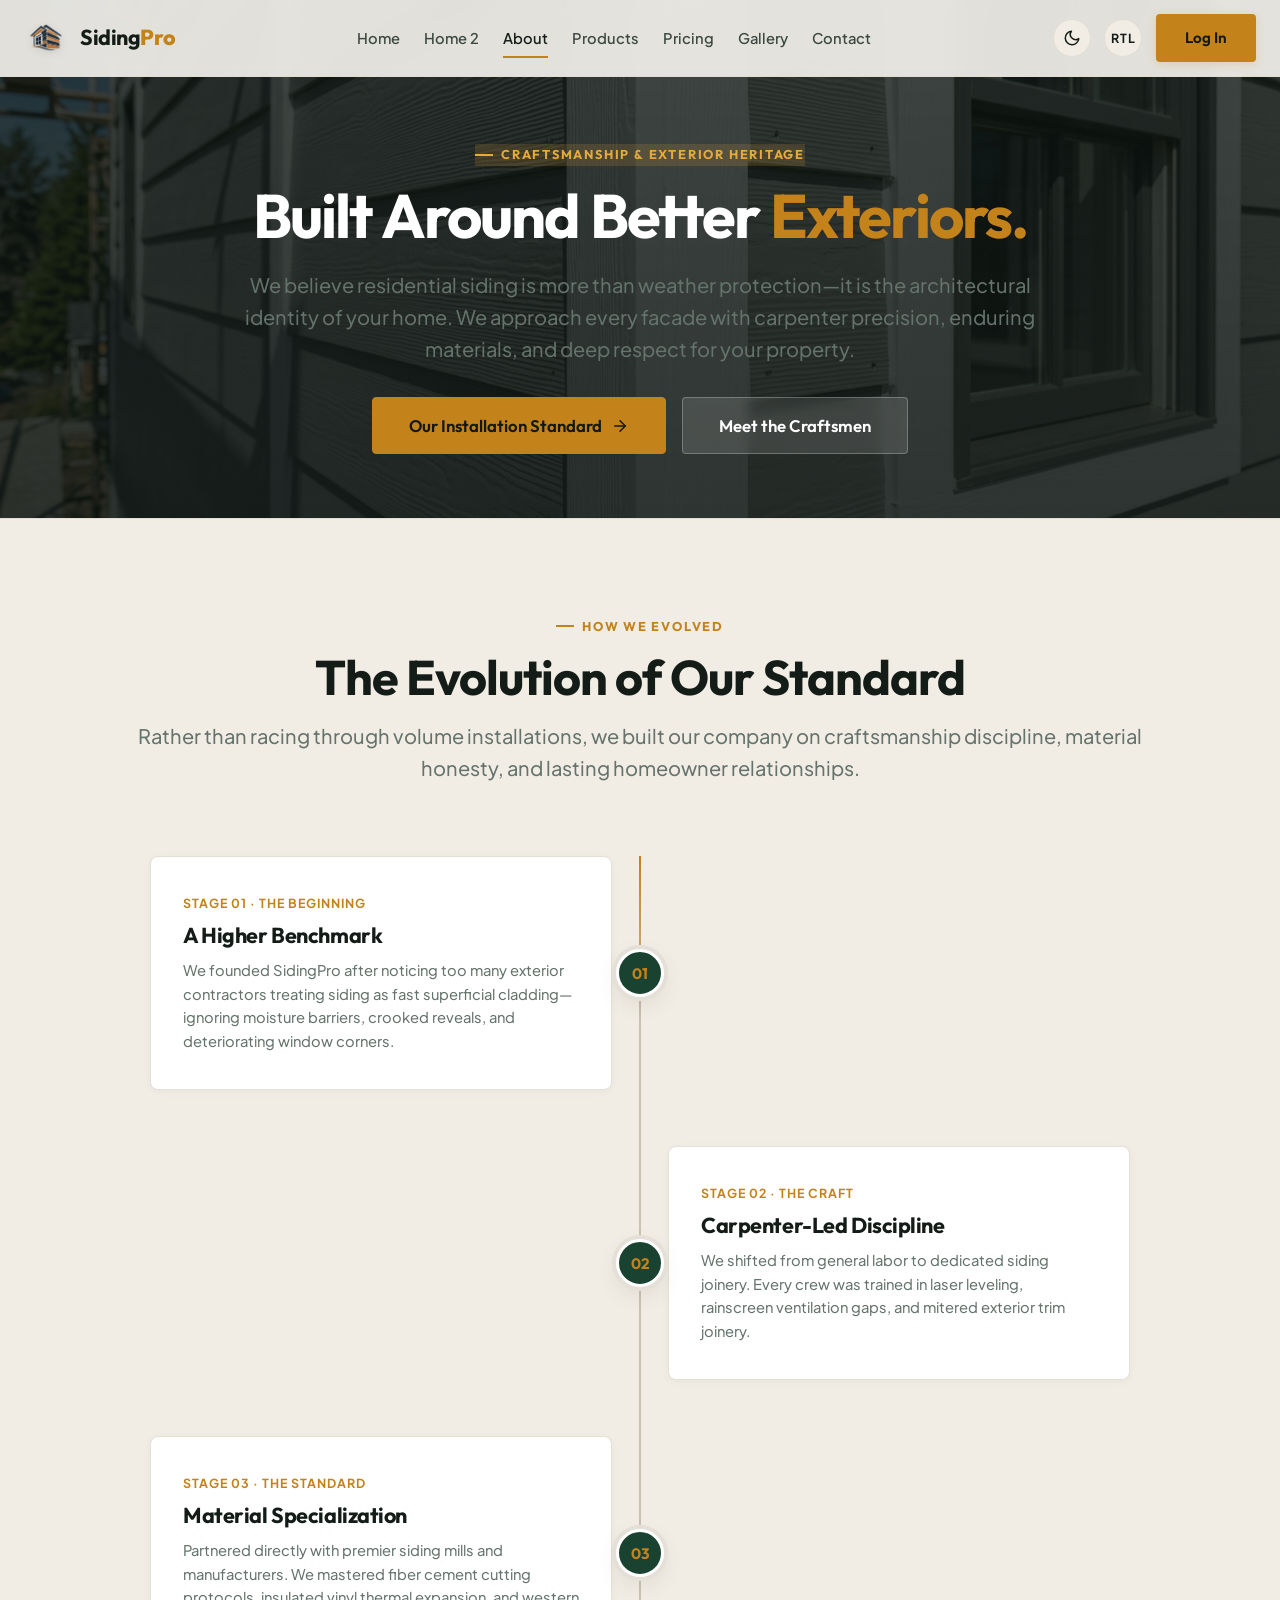
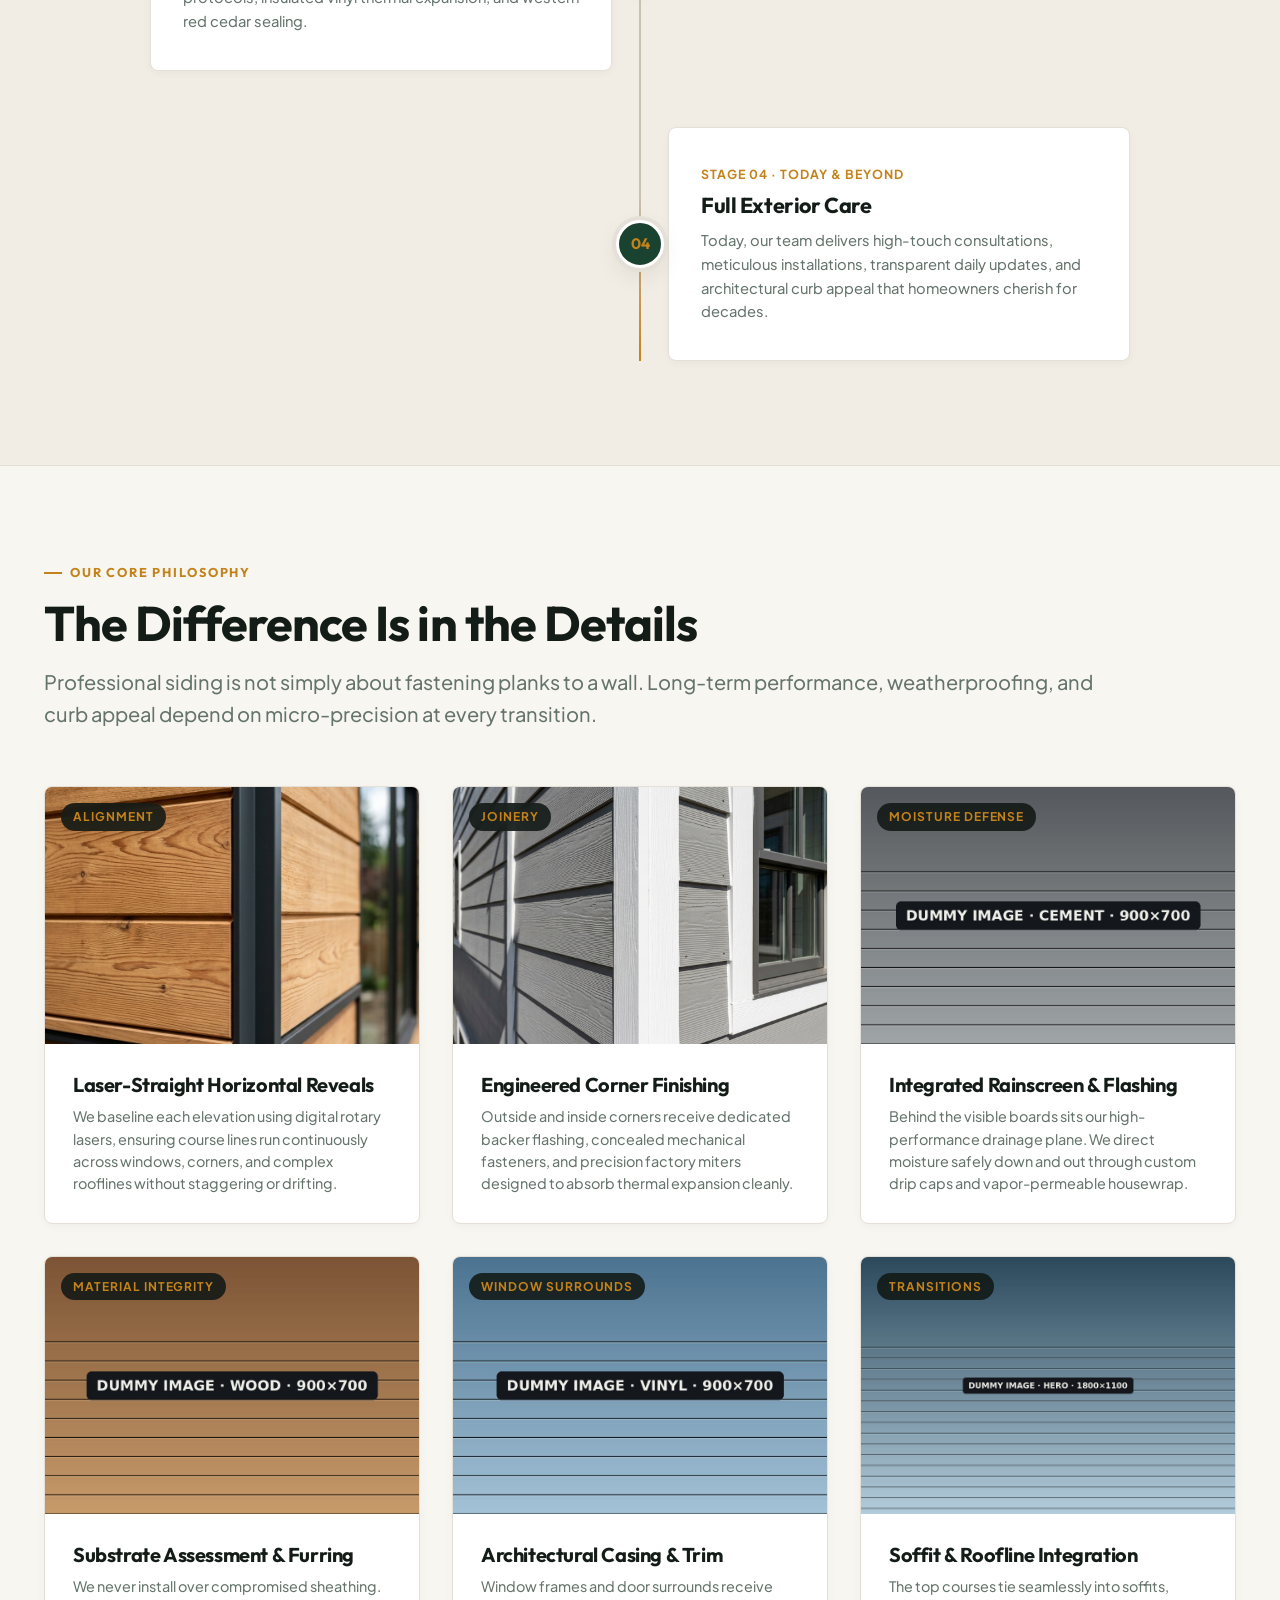
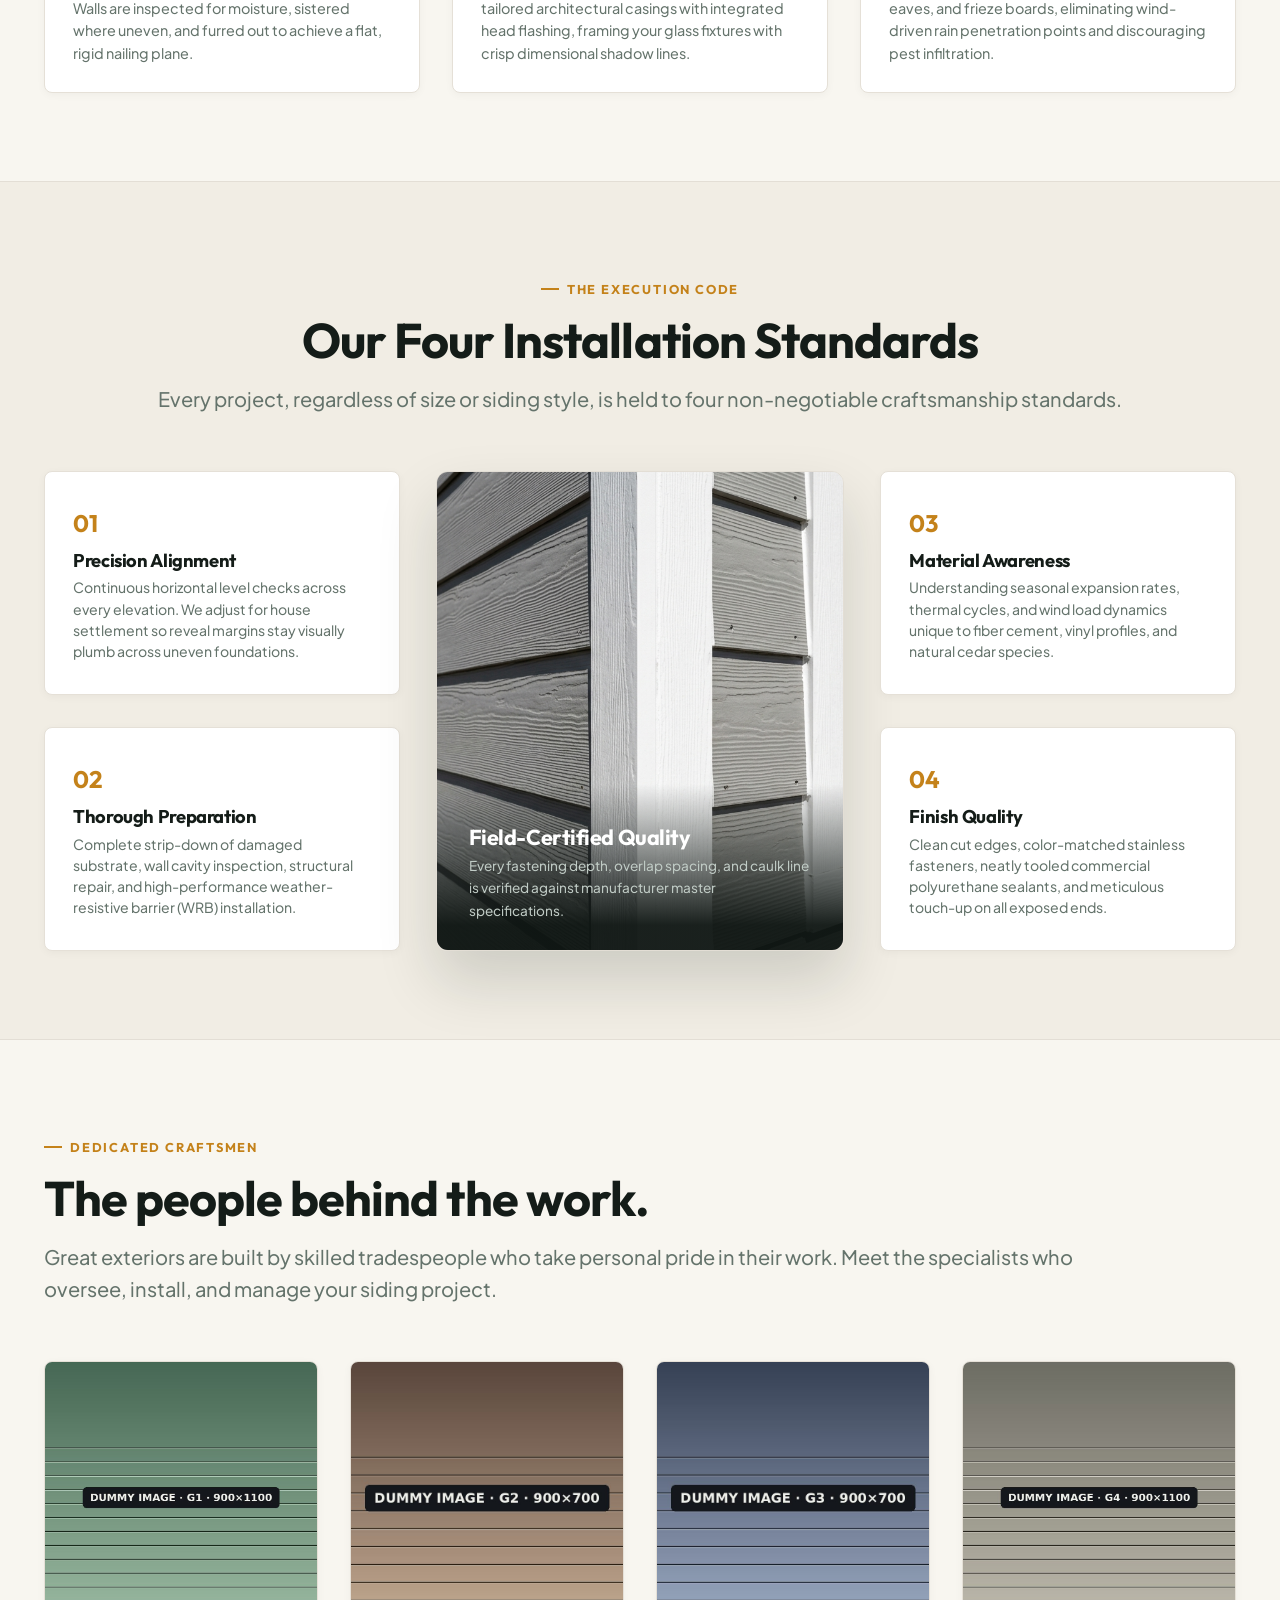
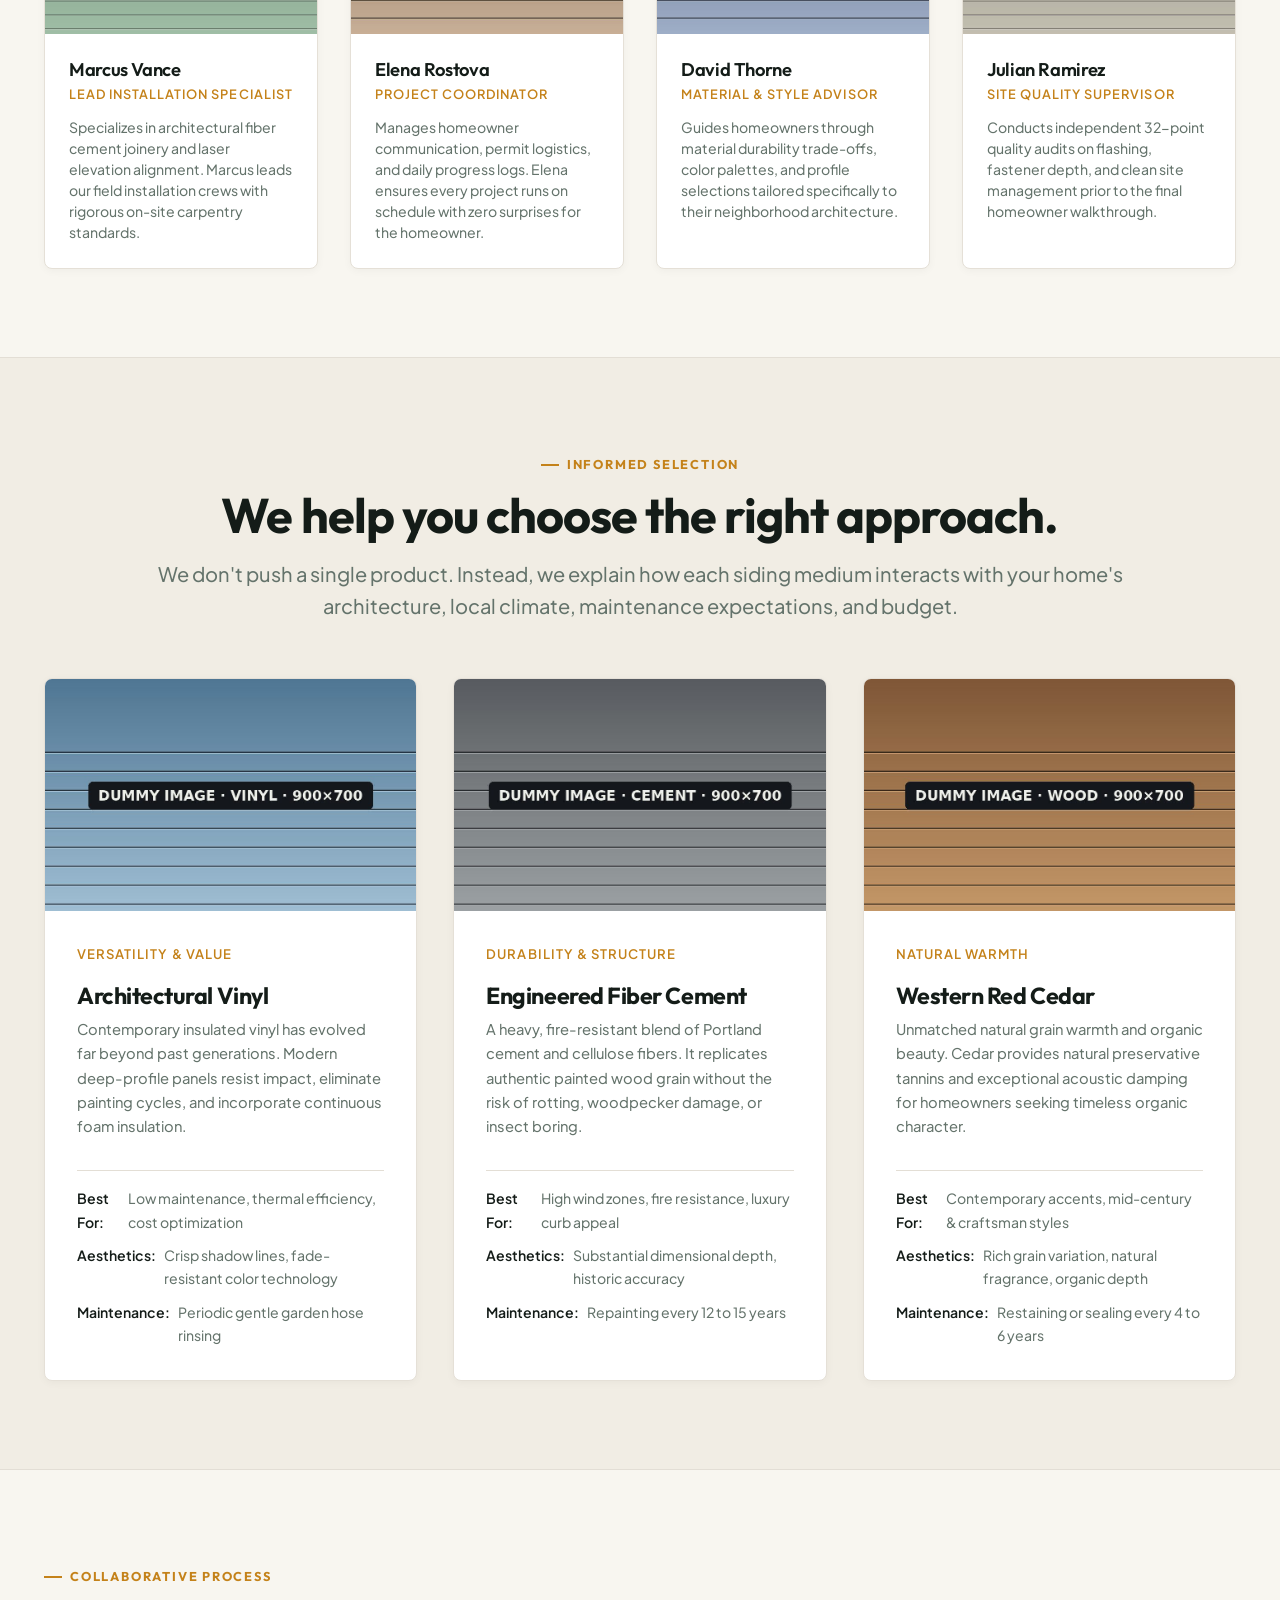
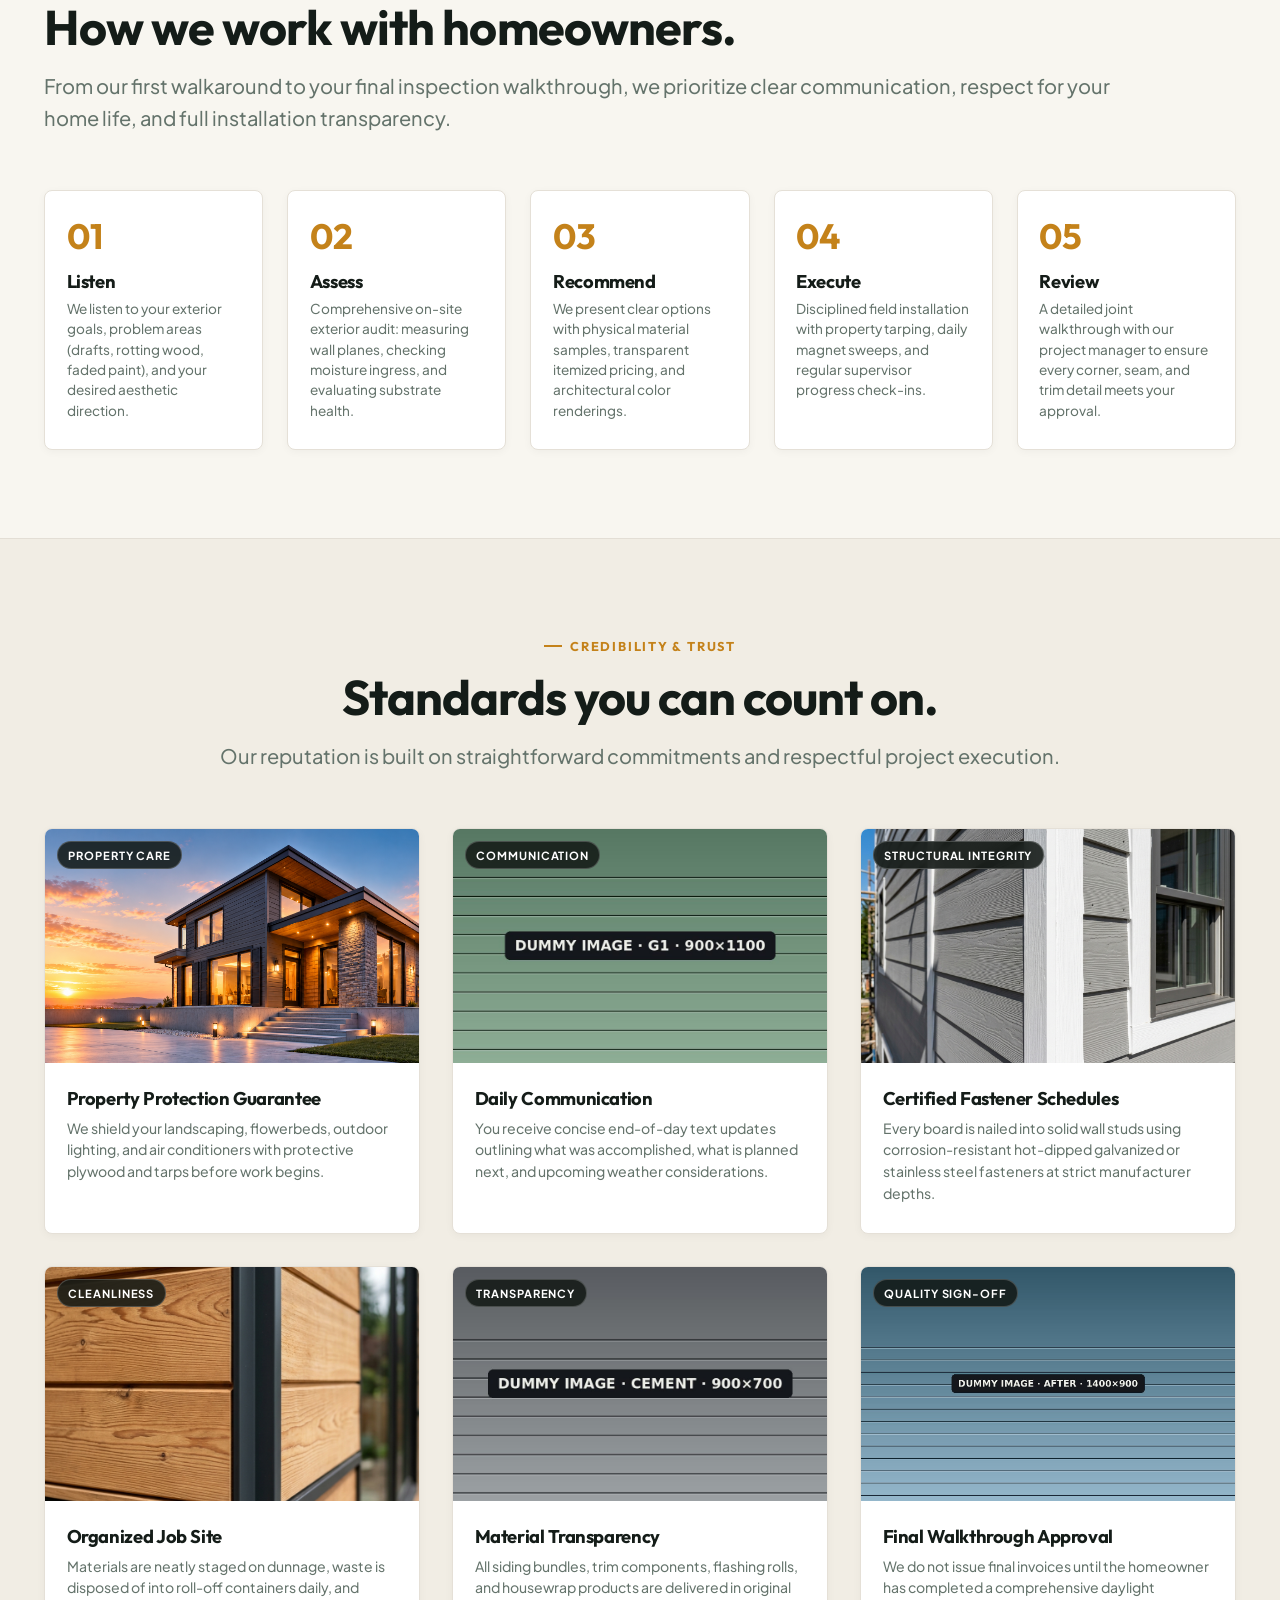
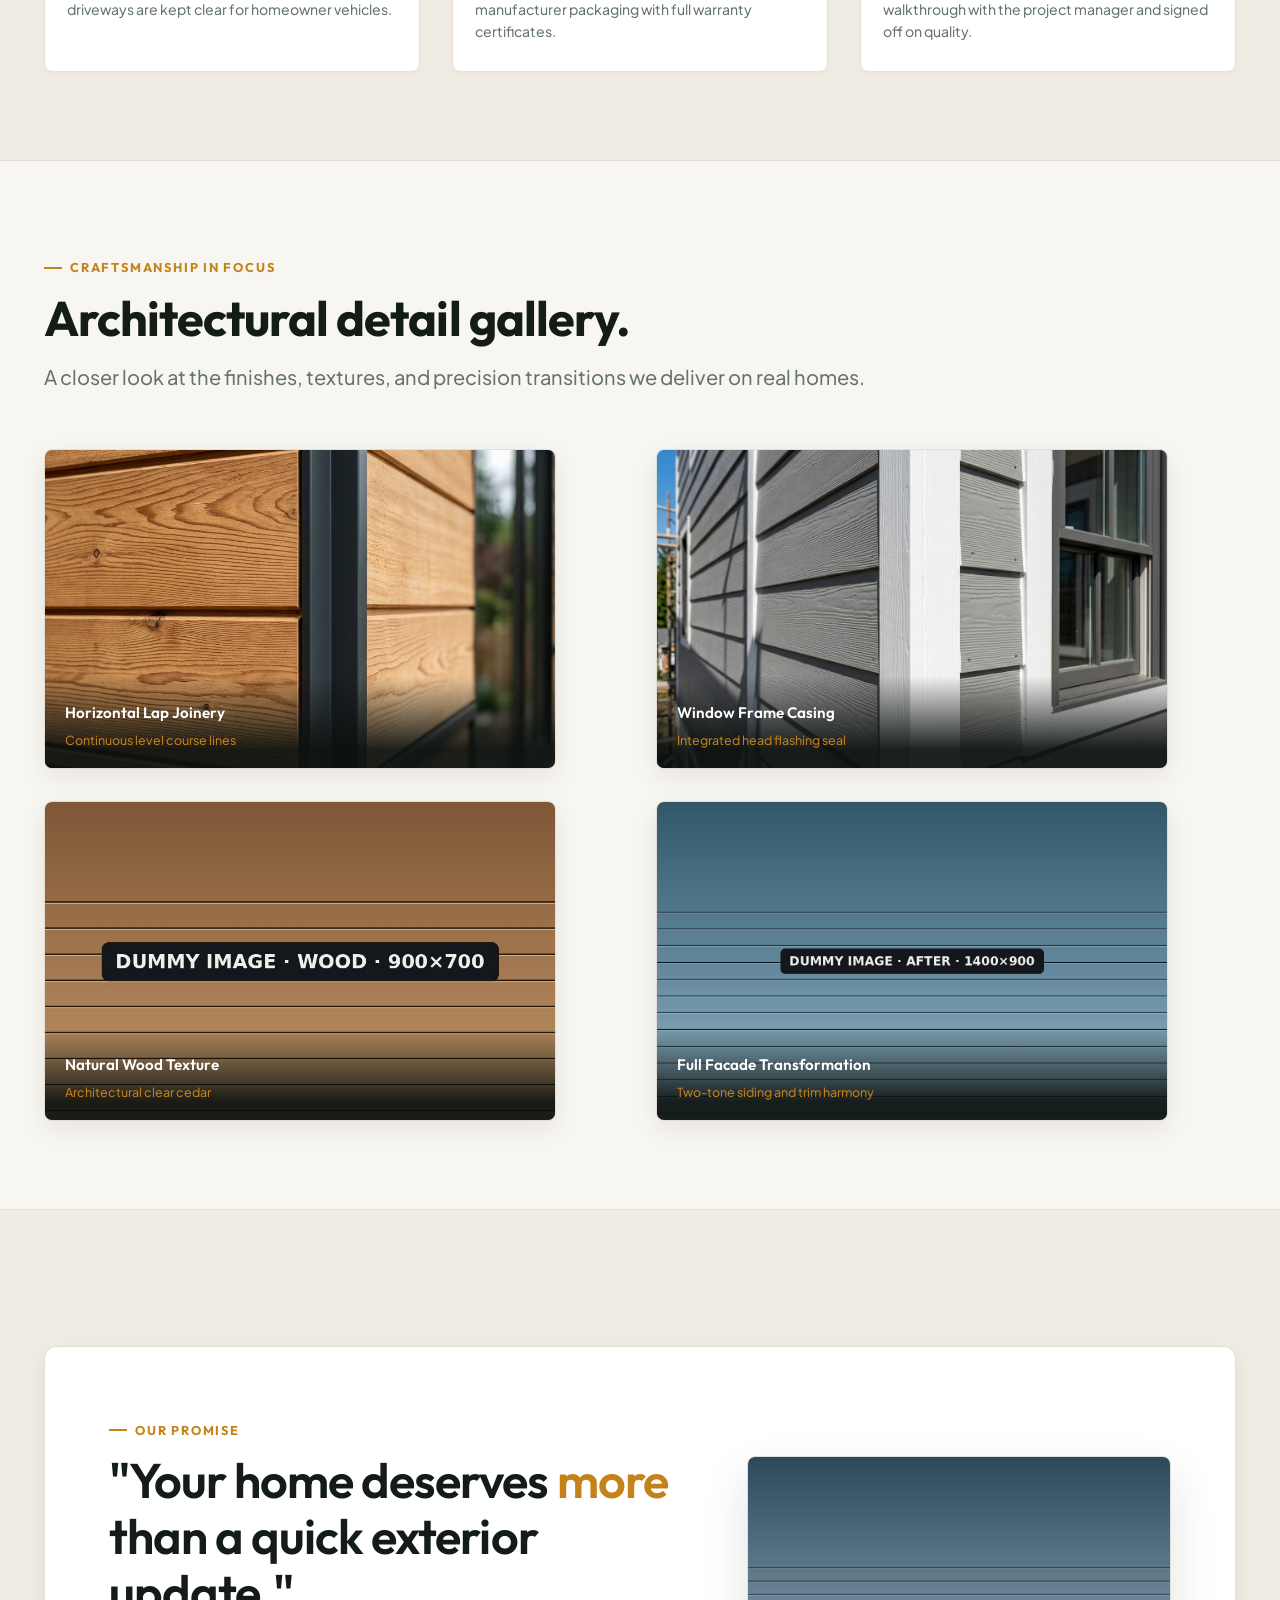
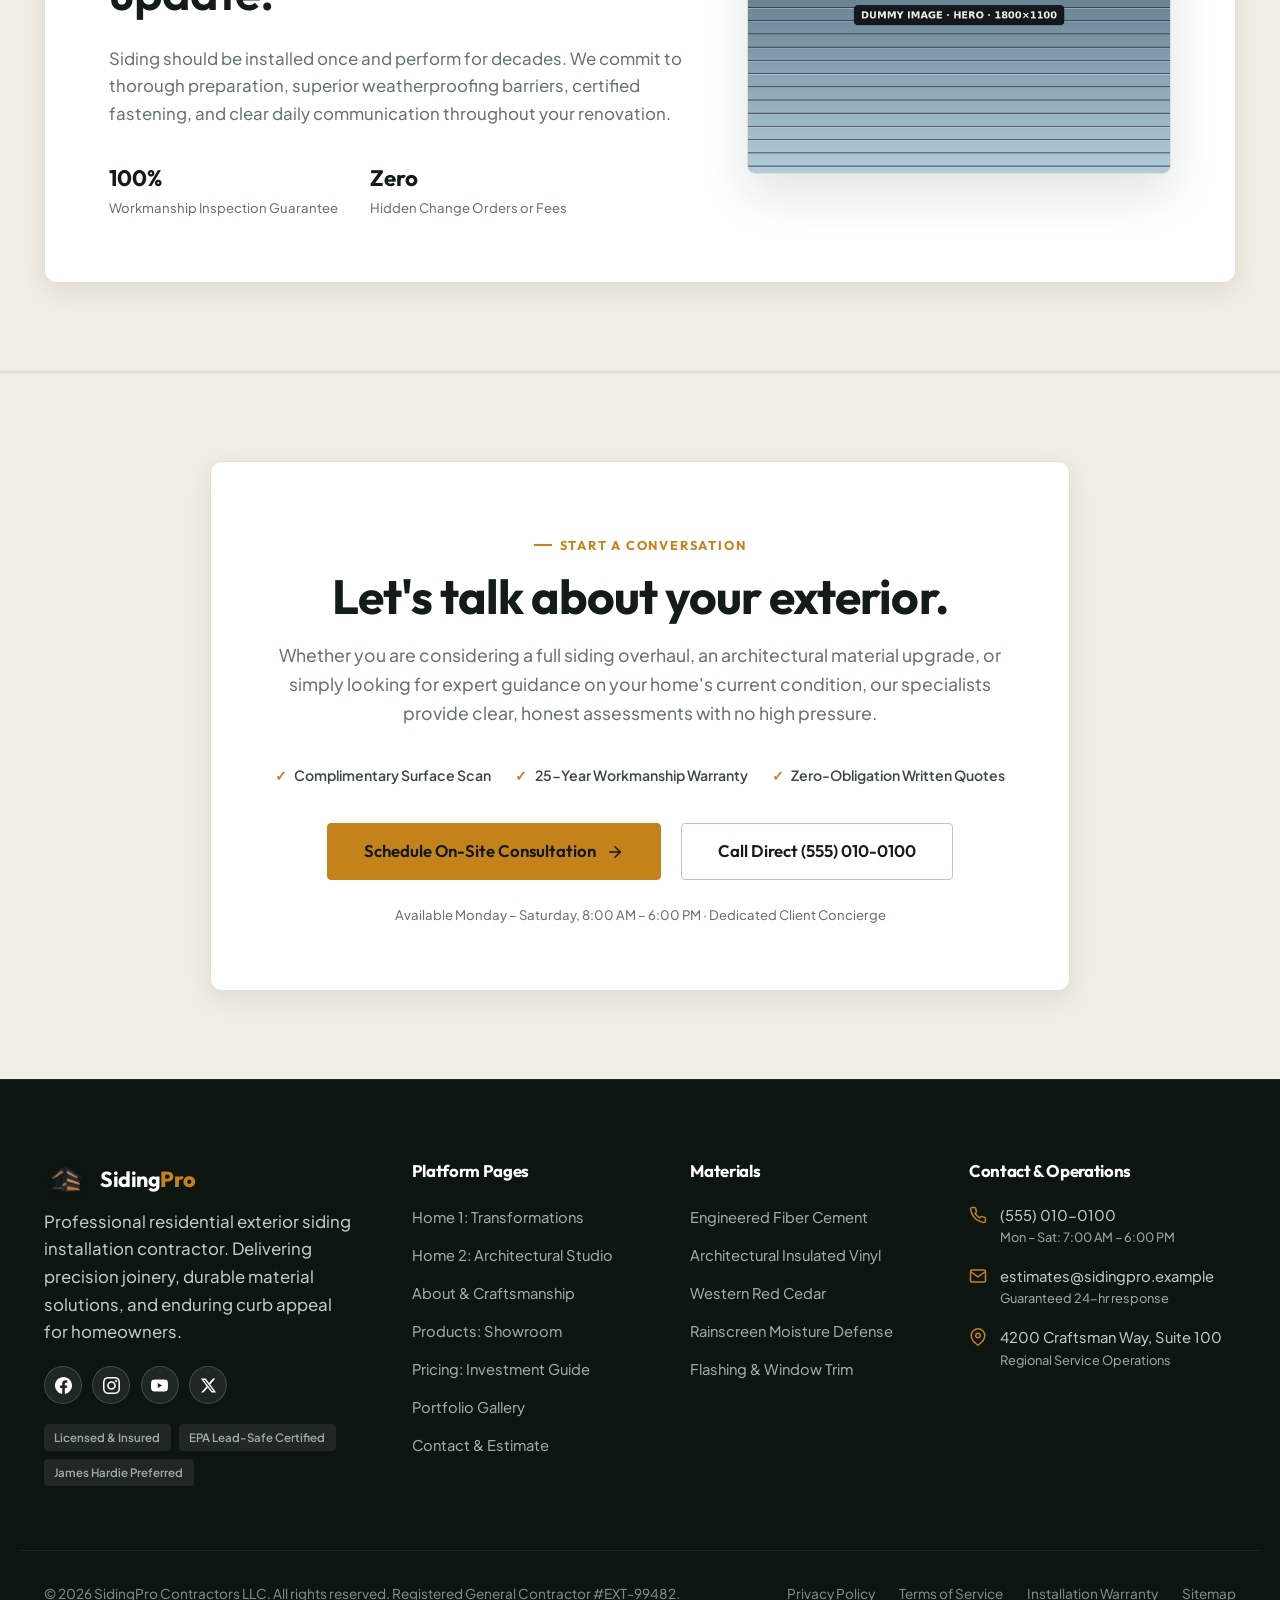
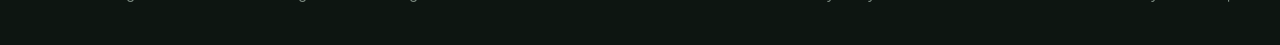
==== about.html @ b1157928 "ok fixed the issue" ====
<!DOCTYPE html>
<html lang="en" dir="ltr" data-theme="light">
<head>
  <meta charset="utf-8">
  <meta name="viewport" content="width=device-width, initial-scale=1">
  <title>About Us &amp; Our Craftsmanship | SidingPro Exterior Specialists</title>
  <meta name="description" content="Discover SidingPro's installation philosophy, meticulous exterior craftsmanship standards, and the dedicated team transforming residential exteriors.">
  <!-- Favicon -->
  <link rel="icon" type="image/png" href="images/Logo.png">
  <link rel="stylesheet" href="style.css">
</head>
<body>

  <!-- Global Header Navigation -->
  <header class="site-header">
    <div class="container-wide header-container">
      <a href="index.html" class="site-logo" aria-label="SidingPro Home">
        <img src="images/Logo.png" alt="SidingPro Logo" class="site-logo-img">
        <span class="site-logo-text">Siding<b>Pro</b></span>
      </a>

      <!-- Standardized Main Navigation Links -->
      <nav class="main-nav" id="mainNav" aria-label="Main Navigation">
        <a href="index.html" class="nav-link">Home</a>
        <a href="home2.html" class="nav-link">Home 2</a>
        <a href="about.html" class="nav-link active" aria-current="page">About</a>
        <a href="products.html" class="nav-link">Products</a>
        <a href="pricing.html" class="nav-link">Pricing</a>
        <a href="gallery.html" class="nav-link">Gallery</a>
        <a href="contact.html" class="nav-link">Contact</a>
      </nav>

      <!-- Header Controls: Theme & Direction (Desktop) -> Login -> Mobile Menu -->
      <div class="header-actions">
        <!-- Theme Toggle with SVG Icons (Desktop) -->
        <button type="button" class="icon-ctrl-btn theme-toggle desktop-only-ctrl" aria-label="Toggle theme">
          <svg class="icon-moon" width="18" height="18" viewBox="0 0 24 24" fill="none" stroke="currentColor" stroke-width="2" stroke-linecap="round" stroke-linejoin="round" aria-hidden="true">
            <path d="M21 12.79A9 9 0 1 1 11.21 3 7 7 0 0 0 21 12.79z"></path>
          </svg>
          <svg class="icon-sun" style="display:none;" width="18" height="18" viewBox="0 0 24 24" fill="none" stroke="currentColor" stroke-width="2" stroke-linecap="round" stroke-linejoin="round" aria-hidden="true">
            <circle cx="12" cy="12" r="5"></circle>
            <line x1="12" y1="1" x2="12" y2="3"></line>
            <line x1="12" y1="21" x2="12" y2="23"></line>
            <line x1="4.22" y1="4.22" x2="5.64" y2="5.64"></line>
            <line x1="18.36" y1="18.36" x2="19.78" y2="19.78"></line>
            <line x1="1" y1="12" x2="3" y2="12"></line>
            <line x1="21" y1="12" x2="23" y2="12"></line>
            <line x1="4.22" y1="19.78" x2="5.64" y2="18.36"></line>
            <line x1="18.36" y1="5.64" x2="19.78" y2="4.22"></line>
          </svg>
        </button>

        <!-- Direction Toggle (RTL / LTR) (Desktop) -->
        <button type="button" class="icon-ctrl-btn dir-toggle desktop-only-ctrl" aria-label="Toggle text direction LTR/RTL">
          <span class="dir-toggle-text">RTL</span>
        </button>

        <!-- Auth Controls: Direct Log In Link -->
        <a href="login.html" class="btn btn-login">
          <span>Log In</span>
        </a>

        <!-- Mobile Menu Hamburger -->
        <button type="button" class="mobile-menu-btn" aria-label="Open mobile navigation" aria-expanded="false" aria-controls="mobileDrawer">
          <span></span>
          <span></span>
          <span></span>
        </button>
      </div>
    </div>
  </header>

  <main id="mainContent">
    <!-- ====================================================================
         1. HERO — OUR APPROACH (Centered Architectural Text Hero)
         ==================================================================== -->
    <section class="about-hero" id="approach">
      <div class="container about-hero-grid">
        <div class="about-hero-copy">
          <span class="eyebrow rv">Craftsmanship &amp; Exterior Heritage</span>
          <h1 class="about-hero-heading rv rv-delay-1">Built Around Better <span style="color:var(--brand-accent);">Exteriors.</span></h1>
          <p class="about-hero-lead rv rv-delay-2">
            We believe residential siding is more than weather protection—it is the architectural identity of your home. We approach every facade with carpenter precision, enduring materials, and deep respect for your property.
          </p>

          <div class="about-hero-actions rv rv-delay-3">
            <a href="#standards" class="btn btn-primary btn-lg">
              <span>Our Installation Standard</span>
              <svg class="arrow-icon" viewBox="0 0 24 24" fill="none" stroke="currentColor" stroke-width="2" stroke-linecap="round" stroke-linejoin="round"><line x1="5" y1="12" x2="19" y2="12"></line><polyline points="12 5 19 12 12 19"></polyline></svg>
            </a>
            <a href="#team" class="btn btn-ghost-light btn-lg">
              <span>Meet the Craftsmen</span>
            </a>
          </div>
        </div>
      </div>
    </section>

    <!-- ====================================================================
         2. COMPANY STORY (Visual Timeline / Editorial Evolution)
         ==================================================================== -->
    <section class="section-shell bg-subtle-section" id="story">
      <div class="container">
        <div class="section-head text-center">
          <span class="eyebrow rv">How We Evolved</span>
          <h2 class="section-title rv rv-delay-1">The Evolution of Our Standard</h2>
          <p class="section-sub rv rv-delay-2">Rather than racing through volume installations, we built our company on craftsmanship discipline, material honesty, and lasting homeowner relationships.</p>
        </div>

        <div class="story-timeline-wrap">
          <div class="story-timeline-vertical">
            <!-- Stage 1 -->
            <div class="story-vertical-item">
              <article class="story-vertical-card rv">
                <span class="story-vertical-period">Stage 01 · The Beginning</span>
                <h3 class="story-vertical-title">A Higher Benchmark</h3>
                <p class="story-vertical-desc">
                  We founded SidingPro after noticing too many exterior contractors treating siding as fast superficial cladding—ignoring moisture barriers, crooked reveals, and deteriorating window corners.
                </p>
              </article>
              <div class="story-vertical-node" aria-hidden="true">01</div>
              <div class="story-vertical-spacer" aria-hidden="true"></div>
            </div>

            <!-- Stage 2 -->
            <div class="story-vertical-item">
              <div class="story-vertical-spacer" aria-hidden="true"></div>
              <div class="story-vertical-node" aria-hidden="true">02</div>
              <article class="story-vertical-card rv rv-delay-1">
                <span class="story-vertical-period">Stage 02 · The Craft</span>
                <h3 class="story-vertical-title">Carpenter-Led Discipline</h3>
                <p class="story-vertical-desc">
                  We shifted from general labor to dedicated siding joinery. Every crew was trained in laser leveling, rainscreen ventilation gaps, and mitered exterior trim joinery.
                </p>
              </article>
            </div>

            <!-- Stage 3 -->
            <div class="story-vertical-item">
              <article class="story-vertical-card rv rv-delay-2">
                <span class="story-vertical-period">Stage 03 · The Standard</span>
                <h3 class="story-vertical-title">Material Specialization</h3>
                <p class="story-vertical-desc">
                  Partnered directly with premier siding mills and manufacturers. We mastered fiber cement cutting protocols, insulated vinyl thermal expansion, and western red cedar sealing.
                </p>
              </article>
              <div class="story-vertical-node" aria-hidden="true">03</div>
              <div class="story-vertical-spacer" aria-hidden="true"></div>
            </div>

            <!-- Stage 4 -->
            <div class="story-vertical-item">
              <div class="story-vertical-spacer" aria-hidden="true"></div>
              <div class="story-vertical-node" aria-hidden="true">04</div>
              <article class="story-vertical-card rv rv-delay-3">
                <span class="story-vertical-period">Stage 04 · Today &amp; Beyond</span>
                <h3 class="story-vertical-title">Full Exterior Care</h3>
                <p class="story-vertical-desc">
                  Today, our team delivers high-touch consultations, meticulous installations, transparent daily updates, and architectural curb appeal that homeowners cherish for decades.
                </p>
              </article>
            </div>
          </div>
        </div>
      </div>
    </section>

    <!-- ====================================================================
         3. CRAFTSMANSHIP PHILOSOPHY (The Difference is in the Details)
         ==================================================================== -->
    <section class="section-shell" id="philosophy">
      <div class="container">
        <div class="section-head">
          <span class="eyebrow rv">Our Core Philosophy</span>
          <h2 class="section-title rv rv-delay-1">The Difference Is in the Details</h2>
          <p class="section-sub rv rv-delay-2">Professional siding is not simply about fastening planks to a wall. Long-term performance, weatherproofing, and curb appeal depend on micro-precision at every transition.</p>
        </div>

        <div class="craft-philosophy-grid">
          <!-- Card 1 -->
          <article class="craft-detail-card rv">
            <div class="craft-detail-thumb">
              <img src="images/arch_detail.jpg" alt="Close-up detail of architectural siding reveals and precision trim lines">
              <span class="craft-detail-badge">Alignment</span>
            </div>
            <div class="craft-detail-content">
              <h3>Laser-Straight Horizontal Reveals</h3>
              <p>We baseline each elevation using digital rotary lasers, ensuring course lines run continuously across windows, corners, and complex rooflines without staggering or drifting.</p>
            </div>
          </article>

          <!-- Card 2 -->
          <article class="craft-detail-card rv rv-delay-1">
            <div class="craft-detail-thumb">
              <img src="images/craftsmanship.jpg" alt="Detail view of custom corner trim joinery and weather seal">
              <span class="craft-detail-badge">Joinery</span>
            </div>
            <div class="craft-detail-content">
              <h3>Engineered Corner Finishing</h3>
              <p>Outside and inside corners receive dedicated backer flashing, concealed mechanical fasteners, and precision factory miters designed to absorb thermal expansion cleanly.</p>
            </div>
          </article>

          <!-- Card 3 -->
          <article class="craft-detail-card rv rv-delay-2">
            <div class="craft-detail-thumb">
              <img src="images/cement.jpg" alt="Close up texture of fiber cement siding panels and water management flashing">
              <span class="craft-detail-badge">Moisture Defense</span>
            </div>
            <div class="craft-detail-content">
              <h3>Integrated Rainscreen &amp; Flashing</h3>
              <p>Behind the visible boards sits our high-performance drainage plane. We direct moisture safely down and out through custom drip caps and vapor-permeable housewrap.</p>
            </div>
          </article>

          <!-- Card 4 -->
          <article class="craft-detail-card rv">
            <div class="craft-detail-thumb">
              <img src="images/wood.jpg" alt="Natural cedar wood siding grain with architectural stain finish">
              <span class="craft-detail-badge">Material Integrity</span>
            </div>
            <div class="craft-detail-content">
              <h3>Substrate Assessment &amp; Furring</h3>
              <p>We never install over compromised sheathing. Walls are inspected for moisture, sistered where uneven, and furred out to achieve a flat, rigid nailing plane.</p>
            </div>
          </article>

          <!-- Card 5 -->
          <article class="craft-detail-card rv rv-delay-1">
            <div class="craft-detail-thumb">
              <img src="images/vinyl.jpg" alt="Clean vinyl horizontal lap siding with seamless j-channel trim">
              <span class="craft-detail-badge">Window Surrounds</span>
            </div>
            <div class="craft-detail-content">
              <h3>Architectural Casing &amp; Trim</h3>
              <p>Window frames and door surrounds receive tailored architectural casings with integrated head flashing, framing your glass fixtures with crisp dimensional shadow lines.</p>
            </div>
          </article>

          <!-- Card 6 -->
          <article class="craft-detail-card rv rv-delay-2">
            <div class="craft-detail-thumb">
              <img src="images/hero.jpg" alt="Finished home exterior with clean roofline transition and soffit integration">
              <span class="craft-detail-badge">Transitions</span>
            </div>
            <div class="craft-detail-content">
              <h3>Soffit &amp; Roofline Integration</h3>
              <p>The top courses tie seamlessly into soffits, eaves, and frieze boards, eliminating wind-driven rain penetration points and discouraging pest infiltration.</p>
            </div>
          </article>
        </div>
      </div>
    </section>

    <!-- ====================================================================
         4. OUR INSTALLATION STANDARD (4 Principles Around Central Visual)
         ==================================================================== -->
    <section class="section-shell bg-subtle-section" id="standards">
      <div class="container">
        <div class="section-head text-center">
          <span class="eyebrow rv">The Execution Code</span>
          <h2 class="section-title rv rv-delay-1">Our Four Installation Standards</h2>
          <p class="section-sub rv rv-delay-2">Every project, regardless of size or siding style, is held to four non-negotiable craftsmanship standards.</p>
        </div>

        <div class="standard-complex-wrap">
          <!-- Column 1: Principles 1 & 2 -->
          <div class="standard-col">
            <div class="standard-item-box rv">
              <span class="standard-item-num">01</span>
              <h3 class="standard-item-title">Precision Alignment</h3>
              <p class="standard-item-text">
                Continuous horizontal level checks across every elevation. We adjust for house settlement so reveal margins stay visually plumb across uneven foundations.
              </p>
            </div>

            <div class="standard-item-box rv rv-delay-1">
              <span class="standard-item-num">02</span>
              <h3 class="standard-item-title">Thorough Preparation</h3>
              <p class="standard-item-text">
                Complete strip-down of damaged substrate, wall cavity inspection, structural repair, and high-performance weather-resistive barrier (WRB) installation.
              </p>
            </div>
          </div>

          <!-- Central Focal Image -->
          <div class="standard-central-visual rv rv-delay-2">
            <img src="images/craftsmanship.jpg" alt="Master installer checking alignment and precision fastening on residential siding">
            <div class="standard-visual-overlay">
              <h3>Field-Certified Quality</h3>
              <p>Every fastening depth, overlap spacing, and caulk line is verified against manufacturer master specifications.</p>
            </div>
          </div>

          <!-- Column 2: Principles 3 & 4 -->
          <div class="standard-col">
            <div class="standard-item-box rv">
              <span class="standard-item-num">03</span>
              <h3 class="standard-item-title">Material Awareness</h3>
              <p class="standard-item-text">
                Understanding seasonal expansion rates, thermal cycles, and wind load dynamics unique to fiber cement, vinyl profiles, and natural cedar species.
              </p>
            </div>

            <div class="standard-item-box rv rv-delay-1">
              <span class="standard-item-num">04</span>
              <h3 class="standard-item-title">Finish Quality</h3>
              <p class="standard-item-text">
                Clean cut edges, color-matched stainless fasteners, neatly tooled commercial polyurethane sealants, and meticulous touch-up on all exposed ends.
              </p>
            </div>
          </div>
        </div>
      </div>
    </section>

    <!-- ====================================================================
         5. PEOPLE BEHIND THE WORK (Human Team Editorial)
         ==================================================================== -->
    <section class="section-shell" id="team">
      <div class="container">
        <div class="section-head">
          <span class="eyebrow rv">Dedicated Craftsmen</span>
          <h2 class="section-title rv rv-delay-1">The people behind the work.</h2>
          <p class="section-sub rv rv-delay-2">Great exteriors are built by skilled tradespeople who take personal pride in their work. Meet the specialists who oversee, install, and manage your siding project.</p>
        </div>

        <div class="team-editorial-grid">
          <!-- Person 1 -->
          <article class="team-card rv">
            <div class="team-photo-wrap">
              <img src="images/g1.jpg" alt="Lead Installation Specialist reviewing architectural drawings on site">
            </div>
            <div class="team-body">
              <h3 class="team-name">Marcus Vance</h3>
              <span class="team-role">Lead Installation Specialist</span>
              <p class="team-bio">Specializes in architectural fiber cement joinery and laser elevation alignment. Marcus leads our field installation crews with rigorous on-site carpentry standards.</p>
            </div>
          </article>

          <!-- Person 2 -->
          <article class="team-card rv rv-delay-1">
            <div class="team-photo-wrap">
              <img src="images/g2.jpg" alt="Exterior Project Coordinator consulting on material samples">
            </div>
            <div class="team-body">
              <h3 class="team-name">Elena Rostova</h3>
              <span class="team-role">Project Coordinator</span>
              <p class="team-bio">Manages homeowner communication, permit logistics, and daily progress logs. Elena ensures every project runs on schedule with zero surprises for the homeowner.</p>
            </div>
          </article>

          <!-- Person 3 -->
          <article class="team-card rv rv-delay-2">
            <div class="team-photo-wrap">
              <img src="images/g3.jpg" alt="Architectural Material Advisor holding color and texture palettes">
            </div>
            <div class="team-body">
              <h3 class="team-name">David Thorne</h3>
              <span class="team-role">Material &amp; Style Advisor</span>
              <p class="team-bio">Guides homeowners through material durability trade-offs, color palettes, and profile selections tailored specifically to their neighborhood architecture.</p>
            </div>
          </article>

          <!-- Person 4 -->
          <article class="team-card rv rv-delay-3">
            <div class="team-photo-wrap">
              <img src="images/g4.jpg" alt="Site Quality Supervisor inspecting completed window surrounds">
            </div>
            <div class="team-body">
              <h3 class="team-name">Julian Ramirez</h3>
              <span class="team-role">Site Quality Supervisor</span>
              <p class="team-bio">Conducts independent 32-point quality audits on flashing, fastener depth, and clean site management prior to the final homeowner walkthrough.</p>
            </div>
          </article>
        </div>
      </div>
    </section>

    <!-- ====================================================================
         6. MATERIAL KNOWLEDGE (Architectural Guidance)
         ==================================================================== -->
    <section class="section-shell bg-subtle-section" id="materials">
      <div class="container">
        <div class="section-head text-center">
          <span class="eyebrow rv">Informed Selection</span>
          <h2 class="section-title rv rv-delay-1">We help you choose the right approach.</h2>
          <p class="section-sub rv rv-delay-2">We don't push a single product. Instead, we explain how each siding medium interacts with your home's architecture, local climate, maintenance expectations, and budget.</p>
        </div>

        <div class="material-knowledge-grid">
          <!-- Material 1: Vinyl -->
          <article class="mat-knowledge-card rv">
            <div class="mat-knowledge-img">
              <img src="images/vinyl.jpg" alt="Modern insulated vinyl siding in deep architectural tone">
            </div>
            <div class="mat-knowledge-body">
              <span class="mat-knowledge-role">Versatility &amp; Value</span>
              <h3>Architectural Vinyl</h3>
              <p style="color:var(--text-muted);font-size:0.92rem;">
                Contemporary insulated vinyl has evolved far beyond past generations. Modern deep-profile panels resist impact, eliminate painting cycles, and incorporate continuous foam insulation.
              </p>
              <ul class="mat-knowledge-points">
                <li><strong>Best For:</strong> Low maintenance, thermal efficiency, cost optimization</li>
                <li><strong>Aesthetics:</strong> Crisp shadow lines, fade-resistant color technology</li>
                <li><strong>Maintenance:</strong> Periodic gentle garden hose rinsing</li>
              </ul>
            </div>
          </article>

          <!-- Material 2: Fiber Cement -->
          <article class="mat-knowledge-card rv rv-delay-1">
            <div class="mat-knowledge-img">
              <img src="images/cement.jpg" alt="Architectural fiber cement lap siding on residential home">
            </div>
            <div class="mat-knowledge-body">
              <span class="mat-knowledge-role">Durability &amp; Structure</span>
              <h3>Engineered Fiber Cement</h3>
              <p style="color:var(--text-muted);font-size:0.92rem;">
                A heavy, fire-resistant blend of Portland cement and cellulose fibers. It replicates authentic painted wood grain without the risk of rotting, woodpecker damage, or insect boring.
              </p>
              <ul class="mat-knowledge-points">
                <li><strong>Best For:</strong> High wind zones, fire resistance, luxury curb appeal</li>
                <li><strong>Aesthetics:</strong> Substantial dimensional depth, historic accuracy</li>
                <li><strong>Maintenance:</strong> Repainting every 12 to 15 years</li>
              </ul>
            </div>
          </article>

          <!-- Material 3: Cedar Wood -->
          <article class="mat-knowledge-card rv rv-delay-2">
            <div class="mat-knowledge-img">
              <img src="images/wood.jpg" alt="Western red cedar siding installed with precision architectural lines">
            </div>
            <div class="mat-knowledge-body">
              <span class="mat-knowledge-role">Natural Warmth</span>
              <h3>Western Red Cedar</h3>
              <p style="color:var(--text-muted);font-size:0.92rem;">
                Unmatched natural grain warmth and organic beauty. Cedar provides natural preservative tannins and exceptional acoustic damping for homeowners seeking timeless organic character.
              </p>
              <ul class="mat-knowledge-points">
                <li><strong>Best For:</strong> Contemporary accents, mid-century &amp; craftsman styles</li>
                <li><strong>Aesthetics:</strong> Rich grain variation, natural fragrance, organic depth</li>
                <li><strong>Maintenance:</strong> Restaining or sealing every 4 to 6 years</li>
              </ul>
            </div>
          </article>
        </div>
      </div>
    </section>

    <!-- ====================================================================
         7. HOW WE WORK WITH HOMEOWNERS (5-Step Customer Journey)
         ==================================================================== -->
    <section class="section-shell" id="journey">
      <div class="container">
        <div class="section-head">
          <span class="eyebrow rv">Collaborative Process</span>
          <h2 class="section-title rv rv-delay-1">How we work with homeowners.</h2>
          <p class="section-sub rv rv-delay-2">From our first walkaround to your final inspection walkthrough, we prioritize clear communication, respect for your home life, and full installation transparency.</p>
        </div>

        <div class="journey-flow">
          <!-- Step 1 -->
          <div class="journey-step-card rv">
            <div class="journey-num">01</div>
            <h3 class="journey-step-title">Listen</h3>
            <p class="journey-step-desc">We listen to your exterior goals, problem areas (drafts, rotting wood, faded paint), and your desired aesthetic direction.</p>
          </div>

          <!-- Step 2 -->
          <div class="journey-step-card rv rv-delay-1">
            <div class="journey-num">02</div>
            <h3 class="journey-step-title">Assess</h3>
            <p class="journey-step-desc">Comprehensive on-site exterior audit: measuring wall planes, checking moisture ingress, and evaluating substrate health.</p>
          </div>

          <!-- Step 3 -->
          <div class="journey-step-card rv rv-delay-2">
            <div class="journey-num">03</div>
            <h3 class="journey-step-title">Recommend</h3>
            <p class="journey-step-desc">We present clear options with physical material samples, transparent itemized pricing, and architectural color renderings.</p>
          </div>

          <!-- Step 4 -->
          <div class="journey-step-card rv rv-delay-3">
            <div class="journey-num">04</div>
            <h3 class="journey-step-title">Execute</h3>
            <p class="journey-step-desc">Disciplined field installation with property tarping, daily magnet sweeps, and regular supervisor progress check-ins.</p>
          </div>

          <!-- Step 5 -->
          <div class="journey-step-card rv rv-delay-4">
            <div class="journey-num">05</div>
            <h3 class="journey-step-title">Review</h3>
            <p class="journey-step-desc">A detailed joint walkthrough with our project manager to ensure every corner, seam, and trim detail meets your approval.</p>
          </div>
        </div>
      </div>
    </section>

    <!-- ====================================================================
         8. QUALITY & TRUST SECTION (Credibility Principles)
         ==================================================================== -->
    <section class="section-shell bg-subtle-section">
      <div class="container">
        <div class="section-head text-center">
          <span class="eyebrow rv">Credibility &amp; Trust</span>
          <h2 class="section-title rv rv-delay-1">Standards you can count on.</h2>
          <p class="section-sub rv rv-delay-2">Our reputation is built on straightforward commitments and respectful project execution.</p>
        </div>

        <div class="trust-principles-grid">
          <!-- 01 -->
          <article class="trust-principle-card rv">
            <div class="trust-card-thumb">
              <img src="images/Home/hero.png" alt="Property and landscaping protection during exterior siding installation" loading="lazy">
              <span class="trust-card-tag">Property Care</span>
            </div>
            <div class="trust-card-body">
              <h3>Property Protection Guarantee</h3>
              <p>We shield your landscaping, flowerbeds, outdoor lighting, and air conditioners with protective plywood and tarps before work begins.</p>
            </div>
          </article>

          <!-- 02 -->
          <article class="trust-principle-card rv rv-delay-1">
            <div class="trust-card-thumb">
              <img src="images/g1.jpg" alt="Dedicated field project manager providing daily exterior progress updates" loading="lazy">
              <span class="trust-card-tag">Communication</span>
            </div>
            <div class="trust-card-body">
              <h3>Daily Communication</h3>
              <p>You receive concise end-of-day text updates outlining what was accomplished, what is planned next, and upcoming weather considerations.</p>
            </div>
          </article>

          <!-- 03 -->
          <article class="trust-principle-card rv rv-delay-2">
            <div class="trust-card-thumb">
              <img src="images/craftsmanship.jpg" alt="Master craftsman checking siding fastener depth and spacing" loading="lazy">
              <span class="trust-card-tag">Structural Integrity</span>
            </div>
            <div class="trust-card-body">
              <h3>Certified Fastener Schedules</h3>
              <p>Every board is nailed into solid wall studs using corrosion-resistant hot-dipped galvanized or stainless steel fasteners at strict manufacturer depths.</p>
            </div>
          </article>

          <!-- 04 -->
          <article class="trust-principle-card rv">
            <div class="trust-card-thumb">
              <img src="images/arch_detail.jpg" alt="Organized materials staged neatly on protective dunnage" loading="lazy">
              <span class="trust-card-tag">Cleanliness</span>
            </div>
            <div class="trust-card-body">
              <h3>Organized Job Site</h3>
              <p>Materials are neatly staged on dunnage, waste is disposed of into roll-off containers daily, and driveways are kept clear for homeowner vehicles.</p>
            </div>
          </article>

          <!-- 05 -->
          <article class="trust-principle-card rv rv-delay-1">
            <div class="trust-card-thumb">
              <img src="images/cement.jpg" alt="Mill direct siding packaging and warranty certificates" loading="lazy">
              <span class="trust-card-tag">Transparency</span>
            </div>
            <div class="trust-card-body">
              <h3>Material Transparency</h3>
              <p>All siding bundles, trim components, flashing rolls, and housewrap products are delivered in original manufacturer packaging with full warranty certificates.</p>
            </div>
          </article>

          <!-- 06 -->
          <article class="trust-principle-card rv rv-delay-2">
            <div class="trust-card-thumb">
              <img src="images/after.jpg" alt="Final daylight inspection and homeowner quality walkthrough" loading="lazy">
              <span class="trust-card-tag">Quality Sign-Off</span>
            </div>
            <div class="trust-card-body">
              <h3>Final Walkthrough Approval</h3>
              <p>We do not issue final invoices until the homeowner has completed a comprehensive daylight walkthrough with the project manager and signed off on quality.</p>
            </div>
          </article>
        </div>
      </div>
    </section>

    <!-- ====================================================================
         9. ARCHITECTURAL DETAIL GALLERY (Asymmetric Masonry Showcase)
         ==================================================================== -->
    <section class="section-shell">
      <div class="container">
        <div class="section-head">
          <span class="eyebrow rv">Craftsmanship In Focus</span>
          <h2 class="section-title rv rv-delay-1">Architectural detail gallery.</h2>
          <p class="section-sub rv rv-delay-2">A closer look at the finishes, textures, and precision transitions we deliver on real homes.</p>
        </div>

        <div class="masonry-gallery-grid">
          <!-- Item 1 -->
          <div class="gallery-masonry-item rv">
            <img src="images/arch_detail.jpg" alt="Crisp horizontal siding lines meeting corner trim">
            <div class="gallery-item-caption">
              <span class="gallery-caption-title">Horizontal Lap Joinery</span>
              <span class="gallery-caption-sub">Continuous level course lines</span>
            </div>
          </div>

          <!-- Item 2 -->
          <div class="gallery-masonry-item rv rv-delay-1">
            <img src="images/craftsmanship.jpg" alt="Close-up of precise trim work around custom window">
            <div class="gallery-item-caption">
              <span class="gallery-caption-title">Window Frame Casing</span>
              <span class="gallery-caption-sub">Integrated head flashing seal</span>
            </div>
          </div>

          <!-- Item 3 -->
          <div class="gallery-masonry-item rv">
            <img src="images/wood.jpg" alt="Rich texture of cedar wood siding finish">
            <div class="gallery-item-caption">
              <span class="gallery-caption-title">Natural Wood Texture</span>
              <span class="gallery-caption-sub">Architectural clear cedar</span>
            </div>
          </div>

          <!-- Item 4 -->
          <div class="gallery-masonry-item rv rv-delay-1">
            <img src="images/after.jpg" alt="Completed residential siding transformation with modern curb appeal">
            <div class="gallery-item-caption">
              <span class="gallery-caption-title">Full Facade Transformation</span>
              <span class="gallery-caption-sub">Two-tone siding and trim harmony</span>
            </div>
          </div>
        </div>
      </div>
    </section>

    <!-- ====================================================================
         10. OUR COMMITMENT (Typographic Manifesto Block)
         ==================================================================== -->
    <section class="section-shell bg-subtle-section">
      <div class="container">
        <div class="commitment-block">
          <div>
            <span class="eyebrow rv">Our Promise</span>
            <h2 class="commitment-quote rv rv-delay-1">
              "Your home deserves <span>more</span> than a quick exterior update."
            </h2>
            <p class="commitment-body rv rv-delay-2">
              Siding should be installed once and perform for decades. We commit to thorough preparation, superior weatherproofing barriers, certified fastening, and clear daily communication throughout your renovation.
            </p>
            <div class="rv rv-delay-3" style="display:flex;gap:2rem;flex-wrap:wrap;">
              <div>
                <div style="font-family:var(--font-display);font-weight:700;font-size:1.4rem;color:var(--text-main);">100%</div>
                <div style="font-size:0.82rem;color:var(--text-muted);">Workmanship Inspection Guarantee</div>
              </div>
              <div>
                <div style="font-family:var(--font-display);font-weight:700;font-size:1.4rem;color:var(--text-main);">Zero</div>
                <div style="font-size:0.82rem;color:var(--text-muted);">Hidden Change Orders or Fees</div>
              </div>
            </div>
          </div>

          <div class="commitment-image-wrap rv rv-delay-2">
            <img src="images/hero.jpg" alt="Finished architectural exterior home standing strong in twilight">
          </div>
        </div>
      </div>
    </section>

    <!-- ====================================================================
         11. CONSULTATION-FOCUSED QUIET CTA SECTION (IMAGE-FREE DIRECT CTA)
         ==================================================================== -->
    <section class="section-shell about-cta-section" id="contact-consult">
      <div class="container">
        <div class="about-cta-box rv">
          <span class="eyebrow" style="margin-inline:auto;">Start A Conversation</span>
          <h2>Let's talk about your exterior.</h2>
          <p>
            Whether you are considering a full siding overhaul, an architectural material upgrade, or simply looking for expert guidance on your home's current condition, our specialists provide clear, honest assessments with no high pressure.
          </p>

          <!-- Reassurance Badges -->
          <div style="display:flex;justify-content:center;gap:1.5rem;flex-wrap:wrap;margin-block-end:2.25rem;">
            <div style="display:inline-flex;align-items:center;gap:0.45rem;font-size:0.88rem;font-weight:600;color:var(--text-body);">
              <span style="color:var(--brand-accent);">✓</span> Complimentary Surface Scan
            </div>
            <div style="display:inline-flex;align-items:center;gap:0.45rem;font-size:0.88rem;font-weight:600;color:var(--text-body);">
              <span style="color:var(--brand-accent);">✓</span> 25-Year Workmanship Warranty
            </div>
            <div style="display:inline-flex;align-items:center;gap:0.45rem;font-size:0.88rem;font-weight:600;color:var(--text-body);">
              <span style="color:var(--brand-accent);">✓</span> Zero-Obligation Written Quotes
            </div>
          </div>

          <div class="about-cta-actions">
            <a href="contact.html" class="btn btn-primary btn-lg">
              <span>Schedule On-Site Consultation</span>
              <svg class="arrow-icon" viewBox="0 0 24 24" fill="none" stroke="currentColor" stroke-width="2" stroke-linecap="round" stroke-linejoin="round"><line x1="5" y1="12" x2="19" y2="12"></line><polyline points="12 5 19 12 12 19"></polyline></svg>
            </a>
            <a href="tel:+15550100100" class="btn btn-outline btn-lg">
              <span>Call Direct (555) 010-0100</span>
            </a>
          </div>

          <div style="margin-block-start:1.5rem;font-size:0.82rem;color:var(--text-muted);">
            Available Monday – Saturday, 8:00 AM – 6:00 PM · Dedicated Client Concierge
          </div>
        </div>
      </div>
    </section>
  </main>

  <!-- ====================================================================
       12. GLOBAL SITE FOOTER
       ==================================================================== -->
  <footer class="site-footer">
    <div class="container footer-grid">
      <!-- Col 1: Brand & Bio -->
      <div class="footer-brand">
        <a href="index.html" class="site-logo" style="color:#ffffff;">
          <img src="images/Logo.png" alt="SidingPro Logo" class="site-logo-img">
          <span class="site-logo-text">Siding<b>Pro</b></span>
        </a>
        <p class="footer-desc">
          Professional residential exterior siding installation contractor. Delivering precision joinery, durable material solutions, and enduring curb appeal for homeowners.
        </p>

        <!-- Social Media Icons: FB, Insta, YT, X -->
        <div class="footer-social-links" aria-label="Social media channels">
          <a href="https://facebook.com" class="footer-social-btn" aria-label="Follow SidingPro on Facebook" target="_blank" rel="noopener noreferrer">
            <svg viewBox="0 0 24 24" width="18" height="18" fill="currentColor"><path d="M24 12.073c0-6.627-5.373-12-12-12s-12 5.373-12 12c0 5.99 4.388 10.954 10.125 11.854v-8.385H7.078v-3.47h3.047V9.43c0-3.007 1.792-4.669 4.533-4.669 1.312 0 2.686.235 2.686.235v2.953H15.83c-1.491 0-1.956.925-1.956 1.874v2.25h3.328l-.532 3.47h-2.796v8.385C19.612 23.027 24 18.062 24 12.073z"/></svg>
          </a>
          <a href="https://instagram.com" class="footer-social-btn" aria-label="Follow SidingPro on Instagram" target="_blank" rel="noopener noreferrer">
            <svg viewBox="0 0 24 24" width="18" height="18" fill="currentColor"><path d="M12 2.163c3.204 0 3.584.012 4.85.07 3.252.148 4.771 1.691 4.919 4.919.058 1.265.069 1.645.069 4.849 0 3.205-.012 3.584-.069 4.849-.149 3.225-1.664 4.771-4.919 4.919-1.266.058-1.644.07-4.85.07-3.204 0-3.584-.012-4.849-.07-3.26-.149-4.771-1.699-4.919-4.92-.058-1.265-.07-1.644-.07-4.849 0-3.204.013-3.583.07-4.849.149-3.227 1.664-4.771 4.919-4.919 1.266-.057 1.645-.069 4.849-.069zm0-2.163c-3.259 0-3.667.014-4.947.072-4.358.2-6.78 2.618-6.98 6.98-.059 1.281-.073 1.689-.073 4.948 0 3.259.014 3.668.072 4.948.2 4.358 2.618 6.78 6.98 6.98 1.281.058 1.689.072 4.948.072 3.259 0 3.668-.014 4.948-.072 4.354-.2 6.782-2.618 6.979-6.98.059-1.28.073-1.689.073-4.948 0-3.259-.014-3.667-.072-4.947-.196-4.354-2.617-6.78-6.979-6.98-1.281-.059-1.69-.073-4.949-.073zm0 5.838c-3.403 0-6.162 2.759-6.162 6.162s2.759 6.163 6.162 6.163 6.162-2.759 6.162-6.163c0-3.403-2.759-6.162-6.162-6.162zm0 10.162c-2.209 0-4-1.79-4-4 0-2.209 1.791-4 4-4s4 1.791 4 4c0 2.21-1.791 4-4 4zm6.406-11.845c-.796 0-1.441.645-1.441 1.44s.645 1.44 1.441 1.44c.795 0 1.439-.645 1.439-1.44s-.644-1.44-1.439-1.44z"/></svg>
          </a>
          <a href="https://youtube.com" class="footer-social-btn" aria-label="Watch SidingPro on YouTube" target="_blank" rel="noopener noreferrer">
            <svg viewBox="0 0 24 24" width="18" height="18" fill="currentColor"><path d="M23.498 6.186a3.016 3.016 0 0 0-2.122-2.136C19.505 3.545 12 3.545 12 3.545s-7.505 0-9.377.505A3.017 3.017 0 0 0 .502 6.186C0 8.07 0 12 0 12s0 3.93.502 5.814a3.016 3.016 0 0 0 2.122 2.136c1.871.505 9.376.505 9.376.505s7.505 0 9.377-.505a3.015 3.015 0 0 0 2.122-2.136C24 15.93 24 12 24 12s0-3.93-.502-5.814zM9.545 15.568V8.432L15.818 12l-6.273 3.568z"/></svg>
          </a>
          <a href="https://x.com" class="footer-social-btn" aria-label="Follow SidingPro on X" target="_blank" rel="noopener noreferrer">
            <svg viewBox="0 0 24 24" width="16" height="16" fill="currentColor"><path d="M18.244 2.25h3.308l-7.227 8.26 8.502 11.24H16.17l-5.214-6.817L4.99 21.75H1.68l7.73-8.835L1.254 2.25H8.08l4.713 6.231zm-1.161 17.52h1.833L7.084 4.126H5.117z"/></svg>
          </a>
        </div>

        <div class="footer-badges">
          <span class="badge-tag">Licensed &amp; Insured</span>
          <span class="badge-tag">EPA Lead-Safe Certified</span>
          <span class="badge-tag">James Hardie Preferred</span>
        </div>
      </div>

      <!-- Col 2: Navigation -->
      <div>
        <h4 class="footer-heading">Platform Pages</h4>
        <ul class="footer-links">
          <li><a href="index.html">Home 1: Transformations</a></li>
          <li><a href="home2.html">Home 2: Architectural Studio</a></li>
          <li><a href="about.html">About &amp; Craftsmanship</a></li>
          <li><a href="products.html">Products: Showroom</a></li>
          <li><a href="pricing.html">Pricing: Investment Guide</a></li>
          <li><a href="gallery.html">Portfolio Gallery</a></li>
          <li><a href="contact.html">Contact &amp; Estimate</a></li>
        </ul>
      </div>

      <!-- Col 3: Materials -->
      <div>
        <h4 class="footer-heading">Materials</h4>
        <ul class="footer-links">
          <li><a href="#materials">Engineered Fiber Cement</a></li>
          <li><a href="#materials">Architectural Insulated Vinyl</a></li>
          <li><a href="#materials">Western Red Cedar</a></li>
          <li><a href="#philosophy">Rainscreen Moisture Defense</a></li>
          <li><a href="#standards">Flashing &amp; Window Trim</a></li>
        </ul>
      </div>

      <!-- Col 4: Contact -->
      <div>
        <h4 class="footer-heading">Contact &amp; Operations</h4>
        <div class="footer-contact-info">
          <div class="footer-contact-item">
            <svg viewBox="0 0 24 24" width="18" height="18" fill="none" stroke="currentColor" stroke-width="2"><path d="M22 16.92v3a2 2 0 0 1-2.18 2 19.79 19.79 0 0 1-8.63-3.07 19.5 19.5 0 0 1-6-6 19.79 19.79 0 0 1-3.07-8.67A2 2 0 0 1 4.11 2h3a2 2 0 0 1 2 1.72 12.84 12.84 0 0 0 .7 2.81 2 2 0 0 1-.45 2.11L8.09 9.91a16 16 0 0 0 6 6l1.27-1.27a2 2 0 0 1 2.11-.45 12.84 12.84 0 0 0 2.81.7A2 2 0 0 1 22 16.92z"></path></svg>
            <div>
              <a href="tel:+15550100">(555) 010-0100</a>
              <div style="font-size:0.8rem;opacity:0.8;">Mon – Sat: 7:00 AM – 6:00 PM</div>
            </div>
          </div>
          <div class="footer-contact-item">
            <svg viewBox="0 0 24 24" width="18" height="18" fill="none" stroke="currentColor" stroke-width="2"><path d="M4 4h16c1.1 0 2 .9 2 2v12c0 1.1-.9 2-2 2H4c-1.1 0-2-.9-2-2V6c0-1.1.9-2 2-2z"></path><polyline points="22,6 12,13 2,6"></polyline></svg>
            <div>
              <a href="mailto:estimates@sidingpro.example">estimates@sidingpro.example</a>
              <div style="font-size:0.8rem;opacity:0.8;">Guaranteed 24-hr response</div>
            </div>
          </div>
          <div class="footer-contact-item">
            <svg viewBox="0 0 24 24" width="18" height="18" fill="none" stroke="currentColor" stroke-width="2"><path d="M21 10c0 7-9 13-9 13s-9-6-9-13a9 9 0 0 1 18 0z"></path><circle cx="12" cy="10" r="3"></circle></svg>
            <div>
              <span>4200 Craftsman Way, Suite 100</span>
              <div style="font-size:0.8rem;opacity:0.8;">Regional Service Operations</div>
            </div>
          </div>
        </div>
      </div>
    </div>

    <!-- Sub-footer -->
    <div class="container footer-bottom">
      <div>
        © <span class="current-year">2026</span> SidingPro Contractors LLC. All rights reserved. Registered General Contractor #EXT-99482.
      </div>
      <div class="footer-bottom-links">
        <a href="#approach">Privacy Policy</a>
        <a href="#approach">Terms of Service</a>
        <a href="#standards">Installation Warranty</a>
        <a href="#story">Sitemap</a>
      </div>
    </div>
  </footer>

  <!-- Accessible Login Modal -->
  <div class="modal-overlay" id="loginModal" role="dialog" aria-modal="true" aria-labelledby="loginTitle" aria-hidden="true">
    <div class="modal-dialog">
      <div class="modal-header">
        <div>
          <h3 class="modal-title" id="loginTitle">Client Portal</h3>
          <p class="modal-sub">Sign in to track your siding project schedule &amp; invoices</p>
        </div>
        <button type="button" class="modal-close-btn" aria-label="Close modal">✕</button>
      </div>

      <div id="loginSuccessMsg" class="form-success-banner" style="display:none;margin-block-end:1rem;">
        ✓ Authentication successful. Redirecting to client portal...
      </div>

      <form id="loginForm">
        <div class="form-group">
          <label class="form-label" for="loginEmail">Email Address</label>
          <input type="email" id="loginEmail" class="form-input" required placeholder="name@example.com">
        </div>
        <div class="form-group">
          <label class="form-label" for="loginPassword">Password</label>
          <input type="password" id="loginPassword" class="form-input" required placeholder="••••••••">
        </div>
        <button type="submit" class="btn btn-primary" style="width:100%;padding:0.85rem;margin-block-start:0.5rem;">
          <span>Sign In to Portal</span>
        </button>
      </form>
    </div>
  </div>

  <!-- Unified Global Engine Script -->
  <script src="script.js"></script>
</body>
</html>
---- style.css ----
/* ==========================================================================
   SIDINGPRO ARCHITECTURAL PLATFORM - MASTER UNIFIED STYLESHEET
   100% Comprehensive Styling for Home 1 (index.html), Home 2 (home2.html)
   and About Page (about.html) in Light & Dark Mode and LTR & RTL.
   ========================================================================== */

@import url('https://fonts.googleapis.com/css2?family=Outfit:wght@400;500;600;700&family=Plus+Jakarta+Sans:wght@400;450;500;600;700&display=swap');

/* ==========================================================================
   1. DESIGN TOKENS & THEMING ENGINE
   ========================================================================== */
:root {
  /* Architectural Light Palette */
  --bg-body: #f8f6f0;
  --bg-surface: #ffffff;
  --bg-subtle: #f1ede4;
  --bg-card: #ffffff;
  --bg-elevated: #ffffff;
  --bg-dark-section: #151d19;
  
  --text-main: #141c18;
  --text-body: #3c4942;
  --text-muted: #64736b;
  --text-on-dark: #f8faf8;
  --text-on-dark-body: #c1ccc6;
  
  --border-subtle: #e3ded5;
  --border-card: #e5e0d7;
  --border-strong: #c8c1b4;
  
  /* Brand Accents */
  --brand-green: #1a4231;
  --brand-green-light: #245842;
  --brand-accent: #c4821a;
  --brand-accent-hover: #b07012;
  --brand-accent-bg: rgba(196, 130, 26, 0.12);
  --brand-accent-glow: rgba(196, 130, 26, 0.28);
  
  /* Typography */
  --font-display: 'Outfit', -apple-system, BlinkMacSystemFont, "Segoe UI", sans-serif;
  --font-body: 'Plus Jakarta Sans', -apple-system, BlinkMacSystemFont, "Segoe UI", sans-serif;
  --fw-heading: 600;
  --fw-body: 450;
  --fw-medium: 550;
  --fw-bold: 700;
  
  /* Elevation & Shadows */
  --shadow-sm: 0 2px 8px rgba(20, 28, 24, 0.04);
  --shadow-md: 0 8px 24px rgba(20, 28, 24, 0.08);
  --shadow-lg: 0 20px 48px rgba(20, 28, 24, 0.12);
  --shadow-xl: 0 30px 60px rgba(20, 28, 24, 0.16);
  
  --radius-sm: 4px;
  --radius-md: 8px;
  --radius-lg: 12px;
  --radius-full: 9999px;
  
  --container-max: 1240px;
  --container-wide: 1360px;
  
  --transition-fast: 0.2s cubic-bezier(0.16, 1, 0.3, 1);
  --transition-normal: 0.35s cubic-bezier(0.16, 1, 0.3, 1);
  --transition-slow: 0.65s cubic-bezier(0.16, 1, 0.3, 1);
}

/* Dark Mode Theme */
[data-theme="dark"] {
  --bg-body: #101513;
  --bg-surface: #151d19;
  --bg-subtle: #1b2420;
  --bg-card: #19221d;
  --bg-elevated: #202b25;
  --bg-dark-section: #0c110f;
  
  --text-main: #f5f6f4;
  --text-body: #c1ccc6;
  --text-muted: #829289;
  --text-on-dark: #f8faf8;
  --text-on-dark-body: #c1ccc6;
  
  --border-subtle: #24302a;
  --border-card: #27342e;
  --border-strong: #3b4e44;
  
  --brand-green: #295b45;
  --brand-green-light: #347157;
  --brand-accent: #d8962c;
  --brand-accent-hover: #e8a73d;
  --brand-accent-bg: rgba(216, 150, 44, 0.16);
  --brand-accent-glow: rgba(216, 150, 44, 0.35);
  
  --shadow-sm: 0 2px 8px rgba(0, 0, 0, 0.4);
  --shadow-md: 0 10px 28px rgba(0, 0, 0, 0.5);
  --shadow-lg: 0 24px 50px rgba(0, 0, 0, 0.65);
  --shadow-xl: 0 35px 70px rgba(0, 0, 0, 0.75);
}

/* ==========================================================================
   2. BASE RESET & FLUID TYPOGRAPHY
   ========================================================================== */
*, *::before, *::after {
  box-sizing: border-box;
  margin: 0;
  padding: 0;
}

html {
  font-size: 16px;
  scroll-behavior: smooth;
  -webkit-text-size-adjust: 100%;
  overflow-x: hidden;
  max-width: 100vw;
}

body {
  font-family: var(--font-body);
  font-weight: var(--fw-body);
  font-size: 1.05rem;
  line-height: 1.65;
  color: var(--text-body);
  background-color: var(--bg-body);
  transition: background-color var(--transition-normal), color var(--transition-normal);
  overflow-x: hidden;
  max-width: 100vw;
  text-rendering: optimizeLegibility;
  -webkit-font-smoothing: antialiased;
}

h1, h2, h3, h4, h5, h6 {
  font-family: var(--font-display);
  font-weight: var(--fw-heading);
  color: var(--text-main);
  line-height: 1.18;
  letter-spacing: -0.02em;
}

h1 {
  font-size: clamp(2.5rem, 4.8vw, 4.25rem);
  font-weight: 700;
  line-height: 1.1;
  letter-spacing: -0.03em;
}

h2 {
  font-size: clamp(2rem, 3.8vw, 3.25rem);
  font-weight: 700;
  line-height: 1.18;
  letter-spacing: -0.02em;
  margin-block-end: 0.85rem;
}

h3 {
  font-size: clamp(1.35rem, 2.2vw, 1.75rem);
  font-weight: 700;
  line-height: 1.25;
}

h4 {
  font-size: 1.15rem;
  font-weight: 700;
  line-height: 1.35;
}

p {
  max-width: 72ch;
  margin-block-end: 1rem;
}

p:last-child {
  margin-block-end: 0;
}

a {
  color: inherit;
  text-decoration: none;
  transition: color var(--transition-fast);
}

img {
  max-width: 100%;
  height: auto;
  display: block;
}

svg {
  display: inline-block;
  vertical-align: middle;
}

/* Fallback size for svgs missing explicit size */
svg:not([width]):not([height]) {
  width: 1.25rem;
  height: 1.25rem;
}

button, input, select, textarea {
  font: inherit;
  color: inherit;
}

/* ==========================================================================
   3. RTL LOGICAL PROPERTIES & ENGINE
   ========================================================================== */
[dir="rtl"] {
  text-align: start;
}

[dir="rtl"] .arrow-icon,
[dir="rtl"] .icon-flip-rtl {
  transform: scaleX(-1);
}

/* ==========================================================================
   4. GLOBAL LAYOUT SYSTEM & UTILITIES
   ========================================================================== */
.container {
  width: 100%;
  max-width: var(--container-max);
  margin-inline: auto;
  padding-inline: 1.5rem;
}

.container-wide {
  width: 100%;
  max-width: var(--container-wide);
  margin-inline: auto;
  padding-inline: 1.5rem;
}

/* Section system supporting both .section and .section-shell */
.section,
.section-shell {
  padding-block: 5.5rem;
  position: relative;
}

.section-shell-lg {
  padding-block: 7.5rem;
}

.section-alt,
.bg-subtle-section {
  background-color: var(--bg-subtle);
  border-block: 1px solid var(--border-subtle);
}

.section-dark,
.bg-dark-section {
  background-color: var(--bg-dark-section);
  color: var(--text-on-dark-body);
}

.section-dark h1,
.section-dark h2,
.section-dark h3,
.section-dark h4,
.bg-dark-section h1,
.bg-dark-section h2,
.bg-dark-section h3,
.bg-dark-section h4 {
  color: var(--text-on-dark);
}

.section-surface {
  background-color: var(--bg-surface);
}

/* Section headers (.section-header and .section-head) */
.section-header,
.section-head {
  margin-block-end: 3.5rem;
}

.section-header.text-center,
.section-head.text-center {
  text-align: center;
}

.section-header.text-center p,
.section-head.text-center p {
  margin-inline: auto;
}

.section-header h2,
.section-head h2,
.section-title,
.philosophy-content h2 {
  font-size: clamp(2rem, 3.8vw, 3.25rem);
  font-weight: 700;
  line-height: 1.18;
  letter-spacing: -0.02em;
  margin-block-end: 0.85rem;
}

.section-header p,
.section-head p,
.section-sub,
.philosophy-lead {
  font-size: clamp(1.05rem, 1.8vw, 1.25rem);
  color: var(--text-muted);
  line-height: 1.6;
}

.section-dark .section-header p,
.bg-dark-section .section-sub {
  color: var(--text-on-dark-body);
}

.eyebrow {
  display: inline-flex;
  align-items: center;
  gap: 0.5rem;
  font-family: var(--font-display);
  font-size: 0.8rem;
  font-weight: 700;
  text-transform: uppercase;
  letter-spacing: 0.14em;
  color: var(--brand-accent);
  margin-block-end: 0.75rem;
}

.eyebrow::before {
  content: "";
  display: inline-block;
  width: 18px;
  height: 2px;
  background-color: currentColor;
}

/* Reading Progress Bar Disabled To Prevent Top Horizontal Scroll */
.scroll-indicator-bar {
  display: none !important;
  width: 0 !important;
  height: 0 !important;
  opacity: 0 !important;
  visibility: hidden !important;
  pointer-events: none !important;
}

/* ==========================================================================
   5. SITE HEADER & NAVIGATION
   ========================================================================== */
.site-header {
  position: fixed;
  inset-block-start: 0;
  inset-inline: 0;
  z-index: 900;
  max-width: 100vw;
  overflow-x: clip;
  background-color: rgba(248, 246, 240, 0.9);
  backdrop-filter: blur(14px);
  -webkit-backdrop-filter: blur(14px);
  border-block-end: 1px solid var(--border-subtle);
  transition: background-color var(--transition-normal), border-color var(--transition-normal), box-shadow var(--transition-normal);
}

[data-theme="dark"] .site-header {
  background-color: rgba(16, 21, 19, 0.92);
}

.site-header.is-scrolled {
  box-shadow: var(--shadow-md);
}

.header-container {
  display: flex;
  align-items: center;
  justify-content: space-between;
  height: 76px;
  gap: 1.5rem;
}

.site-logo {
  display: inline-flex;
  align-items: center;
  gap: 0.75rem;
  font-family: var(--font-display);
  font-weight: 700;
  font-size: 1.35rem;
  color: var(--text-main);
  letter-spacing: -0.02em;
  text-decoration: none;
  flex-shrink: 0;
  transition: opacity var(--transition-fast);
}

.site-logo:hover {
  opacity: 0.95;
}

.site-logo-img {
  height: 38px;
  width: auto;
  max-width: 44px;
  object-fit: contain;
  display: block;
  filter: drop-shadow(0 2px 4px rgba(0, 0, 0, 0.12));
  transition: transform var(--transition-fast);
}

.site-logo:hover .site-logo-img {
  transform: scale(1.06);
}

.site-logo-text {
  display: inline-flex;
  align-items: baseline;
  line-height: 1;
}

.site-logo-text b {
  color: var(--brand-accent);
  font-weight: 800;
}

.logo-mark {
  display: inline-grid;
  place-items: center;
  width: 34px;
  height: 34px;
  background: var(--brand-green);
  color: var(--brand-accent);
  border-radius: var(--radius-sm);
  font-size: 1.1rem;
}

/* 3-Page Switcher Pill */
.page-switch-pill {
  display: inline-flex;
  align-items: center;
  background: var(--bg-subtle);
  border: 1px solid var(--border-strong);
  border-radius: var(--radius-full);
  padding: 3px;
  gap: 2px;
}

.page-switch-btn {
  padding: 0.35rem 0.85rem;
  border-radius: var(--radius-full);
  font-size: 0.78rem;
  font-weight: 600;
  color: var(--text-muted);
  transition: all var(--transition-fast);
  white-space: nowrap;
}

.page-switch-btn:hover {
  color: var(--text-main);
}

.page-switch-btn.active {
  background: var(--bg-surface);
  color: var(--text-main);
  box-shadow: var(--shadow-sm);
}

.main-nav {
  display: flex;
  align-items: center;
  gap: 1.5rem;
}

.nav-link {
  font-size: 0.92rem;
  font-weight: 550;
  color: var(--text-body);
  position: relative;
  padding-block: 0.5rem;
}

.nav-link:hover,
.nav-link.active {
  color: var(--text-main);
}

.nav-link::after {
  content: "";
  position: absolute;
  inset-block-end: 0;
  inset-inline: 0;
  height: 2px;
  background: var(--brand-accent);
  transform: scaleX(0);
  transform-origin: start;
  transition: transform var(--transition-fast);
}

.nav-link:hover::after,
.nav-link.active::after {
  transform: scaleX(1);
}

.header-actions {
  display: flex;
  align-items: center;
  gap: 0.85rem;
}

.icon-ctrl-btn {
  display: grid;
  place-items: center;
  width: 38px;
  height: 38px;
  border-radius: var(--radius-full);
  background: var(--bg-subtle);
  border: 1px solid var(--border-subtle);
  color: var(--text-main);
  cursor: pointer;
  transition: all var(--transition-fast);
}

.icon-ctrl-btn:hover {
  background: var(--bg-surface);
  border-color: var(--border-strong);
  transform: translateY(-1px);
}

.icon-ctrl-btn svg {
  width: 18px !important;
  height: 18px !important;
}

.dir-toggle-text {
  font-size: 0.78rem;
  font-weight: 700;
  letter-spacing: 0.05em;
}

@media (max-width: 1024px) {
  .header-actions .desktop-only-ctrl,
  .header-actions .btn-login {
    display: none !important;
  }
}

/* Login Button in Header */
.btn-login {
  padding: 0.5rem 1.35rem;
  font-size: 0.88rem;
  font-weight: 700;
  border-radius: var(--radius-full);
  background: var(--brand-accent);
  border: 1px solid var(--brand-accent);
  color: #121815;
  transition: all var(--transition-fast);
  white-space: nowrap;
  text-decoration: none;
  display: inline-flex;
  align-items: center;
  justify-content: center;
  box-shadow: 0 2px 8px rgba(216, 150, 44, 0.25);
}

.btn-login:hover {
  background: var(--brand-accent-hover);
  border-color: var(--brand-accent-hover);
  color: #121815;
  transform: translateY(-2px);
  box-shadow: 0 6px 18px var(--brand-accent-glow);
}

/* Standalone Sign-Up CTA in Header */
.btn-signup {
  padding: 0.42rem 1.15rem;
  font-size: 0.86rem;
  font-weight: 600;
  border-radius: var(--radius-full);
  background: var(--brand-accent);
  border: 1px solid var(--brand-accent);
  color: #121815;
  transition: all var(--transition-fast);
  white-space: nowrap;
  text-decoration: none;
  display: inline-flex;
  align-items: center;
  justify-content: center;
  gap: 0.4rem;
}

.btn-signup:hover {
  background: var(--brand-accent-hover);
  border-color: var(--brand-accent-hover);
  color: #ffffff;
  transform: translateY(-1px);
  box-shadow: 0 4px 14px var(--brand-accent-glow);
}

/* Mobile Menu Button */
.mobile-menu-btn {
  display: none;
  flex-direction: column;
  justify-content: center;
  gap: 5px;
  width: 40px;
  height: 40px;
  background: var(--bg-subtle);
  border: 1px solid var(--border-subtle);
  border-radius: var(--radius-sm);
  cursor: pointer;
  padding: 8px;
  z-index: 950;
}

.mobile-menu-btn span {
  display: block;
  width: 100%;
  height: 2px;
  background-color: var(--text-main);
  transition: transform var(--transition-fast), opacity var(--transition-fast);
}

.mobile-menu-btn.is-active span:nth-child(1) {
  transform: translateY(7px) rotate(45deg);
}

.mobile-menu-btn.is-active span:nth-child(2) {
  opacity: 0;
}

.mobile-menu-btn.is-active span:nth-child(3) {
  transform: translateY(-7px) rotate(-45deg);
}

/* Mobile Drawer & Backdrop */
.drawer-backdrop {
  position: fixed;
  inset: 0;
  background: rgba(10, 15, 12, 0.55);
  backdrop-filter: blur(4px);
  -webkit-backdrop-filter: blur(4px);
  z-index: 940;
  opacity: 0;
  visibility: hidden;
  pointer-events: none;
  transition: opacity var(--transition-normal), visibility var(--transition-normal);
}

.drawer-backdrop.is-open {
  opacity: 1;
  visibility: visible;
  pointer-events: auto;
}

.mobile-drawer {
  position: fixed;
  inset-block: 0;
  right: 0;
  left: auto;
  width: min(85vw, 360px);
  background: var(--bg-surface);
  border-left: 1px solid var(--border-subtle);
  border-right: none;
  z-index: 950;
  padding: 2rem 1.75rem;
  display: flex;
  flex-direction: column;
  transform: translateX(100%);
  visibility: hidden;
  pointer-events: none;
  transition: transform var(--transition-normal), visibility var(--transition-normal);
  box-shadow: var(--shadow-xl);
  overflow-y: auto;
}

[dir="rtl"] .mobile-drawer {
  right: auto;
  left: 0;
  border-left: none;
  border-right: 1px solid var(--border-subtle);
  transform: translateX(-100%);
}

.mobile-drawer.is-open {
  transform: translateX(0) !important;
  visibility: visible !important;
  pointer-events: auto !important;
}

.drawer-nav-list {
  display: flex;
  flex-direction: column;
  gap: 0.5rem;
}

.drawer-nav-link {
  font-family: var(--font-display);
  font-size: 1.15rem;
  font-weight: 600;
  color: var(--text-main);
  padding: 0.75rem 0.5rem;
  border-block-end: 1px solid var(--border-subtle);
  display: flex;
  align-items: center;
  justify-content: space-between;
  text-decoration: none;
  transition: color var(--transition-fast), padding-inline-start var(--transition-fast);
}

.drawer-nav-link:hover,
.drawer-nav-link.active {
  color: var(--brand-accent);
  padding-inline-start: 0.5rem;
}

/* Drawer Controls Row (Theme & Direction Toggle inside Hamburger Drawer) */
.drawer-controls-row {
  display: flex;
  align-items: center;
  justify-content: center;
  gap: 1.25rem;
  margin-block-end: 0.75rem;
}

.drawer-controls-row .icon-ctrl-btn {
  width: 42px;
  height: 42px;
}

/* Explicitly hide mobile navigation elements on desktop screens */
@media (min-width: 1025px) {
  .mobile-menu-btn,
  .mobile-drawer,
  .drawer-backdrop {
    display: none !important;
    visibility: hidden !important;
    pointer-events: none !important;
  }
}

/* Responsive Navigation Bar Breakpoint for Mobile/Tablet */
@media (max-width: 1024px) {
  .main-nav {
    display: none !important;
  }
  .mobile-menu-btn {
    display: flex !important;
  }
}

/* Accessible Modal Overlay & Dialog */
.modal-overlay {
  position: fixed;
  inset: 0;
  z-index: 2000;
  display: grid;
  place-items: center;
  padding: 1.5rem;
  background: rgba(10, 15, 12, 0.65);
  backdrop-filter: blur(8px);
  -webkit-backdrop-filter: blur(8px);
  opacity: 0;
  visibility: hidden;
  pointer-events: none;
  transition: opacity var(--transition-normal), visibility var(--transition-normal);
}

.modal-overlay.is-open,
.modal-overlay.is-active,
.modal-overlay[aria-hidden="false"] {
  opacity: 1;
  visibility: visible;
  pointer-events: auto;
}

.modal-dialog {
  position: relative;
  width: 100%;
  max-width: 440px;
  background: var(--bg-surface);
  border: 1px solid var(--border-subtle);
  border-radius: var(--radius-lg);
  box-shadow: var(--shadow-xl);
  padding: 2.25rem;
  transform: translateY(20px) scale(0.97);
  transition: transform var(--transition-normal);
}

.modal-overlay.is-open .modal-dialog,
.modal-overlay.is-active .modal-dialog {
  transform: translateY(0) scale(1);
}

.modal-header {
  display: flex;
  align-items: flex-start;
  justify-content: space-between;
  gap: 1rem;
  margin-block-end: 1.5rem;
}

.modal-title {
  font-size: 1.4rem;
  font-weight: 700;
  margin-block-end: 0.25rem;
  color: var(--text-main);
}

.modal-sub {
  font-size: 0.88rem;
  color: var(--text-muted);
  line-height: 1.45;
  margin: 0;
}

.modal-close-btn {
  display: inline-grid;
  place-items: center;
  width: 32px;
  height: 32px;
  border-radius: var(--radius-full);
  background: var(--bg-subtle);
  border: 1px solid var(--border-subtle);
  color: var(--text-muted);
  font-size: 1rem;
  cursor: pointer;
  transition: all var(--transition-fast);
  flex-shrink: 0;
}

.modal-close-btn:hover {
  background: var(--bg-surface);
  color: var(--text-main);
  border-color: var(--border-strong);
}

.form-success-banner {
  background: rgba(26, 66, 49, 0.15);
  border: 1px solid var(--brand-green);
  color: var(--brand-green-light);
  padding: 0.75rem 1rem;
  border-radius: var(--radius-sm);
  font-size: 0.88rem;
  font-weight: 550;
}

[data-theme="dark"] .form-success-banner {
  background: rgba(41, 91, 69, 0.25);
  border-color: var(--brand-green-light);
  color: #7ce3b6;
}

/* ==========================================================================
   6. BUTTON SYSTEM
   ========================================================================== */
.btn {
  display: inline-flex;
  align-items: center;
  justify-content: center;
  gap: 0.6rem;
  padding: 0.85rem 1.75rem;
  border-radius: var(--radius-sm);
  font-family: var(--font-display);
  font-weight: 600;
  font-size: 0.95rem;
  line-height: 1.2;
  cursor: pointer;
  transition: all var(--transition-fast);
  border: 1px solid transparent;
  white-space: nowrap;
}

.btn-primary {
  background-color: var(--brand-accent);
  color: #121815;
  border-color: var(--brand-accent);
}

.btn-primary:hover {
  background-color: var(--brand-accent-hover);
  border-color: var(--brand-accent-hover);
  transform: translateY(-2px);
  box-shadow: 0 6px 18px var(--brand-accent-glow);
}

.btn-secondary {
  background-color: var(--brand-green);
  color: #ffffff;
}

.btn-secondary:hover {
  background-color: var(--brand-green-light);
  transform: translateY(-2px);
  box-shadow: var(--shadow-md);
}

.btn-outline {
  background-color: transparent;
  color: var(--text-main);
  border-color: var(--border-strong);
}

.btn-outline:hover {
  background-color: var(--bg-surface);
  border-color: var(--text-main);
  transform: translateY(-2px);
}

.btn-ghost-light {
  background-color: rgba(255, 255, 255, 0.12);
  color: #ffffff;
  border-color: rgba(255, 255, 255, 0.25);
  backdrop-filter: blur(6px);
}

.btn-ghost-light:hover {
  background-color: rgba(255, 255, 255, 0.22);
  border-color: #ffffff;
  transform: translateY(-2px);
}

.btn-sm {
  padding: 0.55rem 1.15rem;
  font-size: 0.85rem;
}

.btn-lg {
  padding: 1.1rem 2.25rem;
  font-size: 1.05rem;
}

.arrow-icon {
  width: 18px !important;
  height: 18px !important;
  transition: transform var(--transition-fast);
}

.btn:hover .arrow-icon {
  transform: translateX(4px);
}

[dir="rtl"] .btn:hover .arrow-icon {
  transform: translateX(-4px) scaleX(-1);
}

/* ==========================================================================
   7. FORM CONTROLS (.form-control & .form-input)
   ========================================================================== */
.form-group {
  margin-block-end: 1.25rem;
}

.form-group label,
.form-label {
  display: block;
  font-family: var(--font-display);
  font-weight: 600;
  font-size: 0.88rem;
  color: var(--text-main);
  margin-block-end: 0.45rem;
}

.form-control,
.form-input,
.form-select,
.form-textarea {
  width: 100%;
  padding: 0.85rem 1.1rem;
  border: 1px solid var(--border-card);
  border-radius: var(--radius-sm);
  background-color: var(--bg-surface);
  color: var(--text-main);
  font-size: 0.95rem;
  transition: border-color var(--transition-fast), box-shadow var(--transition-fast);
}

.form-control:focus,
.form-input:focus,
.form-select:focus,
.form-textarea:focus {
  outline: none;
  border-color: var(--brand-accent);
  box-shadow: 0 0 0 3px var(--brand-accent-glow);
}

.form-textarea {
  resize: vertical;
  min-height: 110px;
}

.form-error-msg {
  font-size: 0.8rem;
  color: #c93b2b;
  margin-block-start: 0.35rem;
  display: none;
}

.has-error .form-control,
.has-error .form-input,
.has-error .form-select,
.has-error .form-textarea {
  border-color: #c93b2b;
}

.has-error .form-error-msg {
  display: block;
}

.form-success-banner,
.form-success-msg {
  display: none;
  background-color: rgba(26, 66, 49, 0.15);
  border: 1px solid var(--brand-green);
  color: var(--brand-green);
  padding: 1.25rem;
  border-radius: var(--radius-sm);
  margin-block-end: 1.5rem;
}

[data-theme="dark"] .form-success-banner,
[data-theme="dark"] .form-success-msg {
  background-color: rgba(41, 91, 69, 0.25);
  color: #a4e0c3;
  border-color: #347157;
}

/* ==========================================================================
   8. SCROLL REVEAL (.rv)
   Content is VISIBLE by default to prevent blank screens.
   When JS initializes, smooth transitions are activated.
   ========================================================================== */
.rv {
  opacity: 1;
  transform: none;
  transition: opacity 0.6s cubic-bezier(0.16, 1, 0.3, 1), transform 0.6s cubic-bezier(0.16, 1, 0.3, 1);
}

html.js-ready .rv {
  opacity: 0;
  transform: translateY(22px);
}

html.js-ready .rv.is-in {
  opacity: 1;
  transform: translateY(0);
}

.rv-delay-1 { transition-delay: 0.1s; }
.rv-delay-2 { transition-delay: 0.2s; }
.rv-delay-3 { transition-delay: 0.3s; }
.rv-delay-4 { transition-delay: 0.4s; }

@media (prefers-reduced-motion: reduce) {
  html.js-ready .rv {
    opacity: 1 !important;
    transform: none !important;
    transition: none !important;
  }
}

/* ==========================================================================
   9. HOME 1 STYLES (index.html)
   ========================================================================== */
/* Hero */
.hero {
  position: relative;
  min-height: calc(100vh - 72px);
  display: flex;
  align-items: center;
  color: #ffffff;
  overflow: hidden;
  background-color: #0d1511;
  padding-block: clamp(5.5rem, 9vh, 7rem) clamp(2.5rem, 5vh, 4rem);
  box-sizing: border-box;
}

.hero-bg {
  position: absolute;
  inset: 0;
  width: 100%;
  height: 100%;
  object-fit: cover;
  z-index: 0;
}

.shade {
  position: absolute;
  inset: 0;
  background: linear-gradient(90deg, rgba(8, 35, 29, 0.92) 0%, rgba(8, 35, 29, 0.72) 42%, rgba(8, 35, 29, 0.22) 70%, rgba(8, 35, 29, 0.05) 100%);
  z-index: 1;
  pointer-events: none;
}

[dir="rtl"] .shade {
  background: linear-gradient(270deg, rgba(8, 35, 29, 0.92) 0%, rgba(8, 35, 29, 0.72) 42%, rgba(8, 35, 29, 0.22) 70%, rgba(8, 35, 29, 0.05) 100%);
}

.hero-container {
  position: relative;
  z-index: 2;
  width: 100%;
}

.hero-c {
  position: relative;
  z-index: 2;
  max-width: 620px;
  margin-inline-start: 0;
  margin-inline-end: auto;
  text-align: start;
}

[dir="rtl"] .hero-c {
  margin-inline-start: auto;
  margin-inline-end: 0;
  text-align: start;
}

.hero h1 {
  font-size: clamp(2.35rem, 4.8vw, 4.25rem);
  font-weight: 700;
  color: #ffffff;
  max-width: 16ch;
  line-height: 1.1;
  margin-block-end: 0.85rem;
}

.hero .em {
  color: var(--brand-accent);
}

.hero .sub {
  font-size: clamp(1.02rem, 1.5vw, 1.2rem);
  color: #d1ded7;
  max-width: 52ch;
  margin-block-end: 1.5rem;
  line-height: 1.55;
}

.hero .acts {
  display: flex;
  gap: 1rem;
  flex-wrap: wrap;
  margin-block-end: 1.75rem;
}

.hero-stats {
  display: flex;
  gap: clamp(1.75rem, 3.5vw, 3rem);
  flex-wrap: wrap;
  border-block-start: 1px solid rgba(255, 255, 255, 0.15);
  padding-block-start: 1.25rem;
}

.hero-stats .stat-item {
  display: flex;
  flex-direction: column;
}

.hero-stats .stat-num {
  font-family: var(--font-display);
  font-size: clamp(1.8rem, 3vw, 2.35rem);
  font-weight: 700;
  color: var(--brand-accent);
  line-height: 1;
  margin-block-end: 0.35rem;
}

.hero-stats .stat-label {
  font-size: 0.85rem;
  color: #c1ccc6;
  white-space: nowrap;
}

.hero-scroll-prompt {
  position: absolute;
  inset-block-end: 1.25rem;
  inset-inline-start: 50%;
  transform: translateX(-50%);
  z-index: 3;
  display: flex;
  flex-direction: column;
  align-items: center;
  gap: 0.35rem;
  color: #ffffff;
  font-size: 0.75rem;
  font-weight: 600;
  text-transform: uppercase;
  letter-spacing: 0.1em;
  opacity: 0.75;
}

.hero-scroll-prompt i {
  width: 1px;
  height: 24px;
  background: var(--brand-accent);
}

/* ==========================================================================
   FLOATING SIDING MATERIAL SELECTOR COMPONENT (HERO SECTION)
   ========================================================================== */
.hero-material-selector {
  position: absolute;
  inset-block-end: clamp(2.5rem, 5vh, 4rem);
  inset-inline-end: clamp(1.5rem, 4vw, 4rem);
  z-index: 10;
  display: flex;
  flex-direction: column;
  align-items: flex-end;
  pointer-events: auto;
}

[dir="rtl"] .hero-material-selector {
  inset-inline-end: auto;
  inset-inline-start: clamp(1.5rem, 4vw, 4rem);
  align-items: flex-start;
}

.material-selector-header {
  display: inline-flex;
  align-items: center;
  gap: 0.65rem;
  margin-block-end: 0.85rem;
  background: rgba(8, 35, 29, 0.82);
  backdrop-filter: blur(10px);
  -webkit-backdrop-filter: blur(10px);
  padding: 0.35rem 0.95rem;
  border-radius: var(--radius-full);
  border: 1px solid rgba(247, 244, 236, 0.22);
  box-shadow: 0 4px 15px rgba(0, 0, 0, 0.25);
  transition: all var(--transition-fast);
}

.material-selector-badge {
  font-family: var(--font-display);
  font-size: 0.68rem;
  font-weight: 700;
  text-transform: uppercase;
  letter-spacing: 0.12em;
  color: #D99216;
}

.material-selector-active-name {
  font-family: var(--font-body);
  font-size: 0.82rem;
  font-weight: 600;
  color: #F7F4EC;
  letter-spacing: 0.01em;
}

/* 4-Card Horizontal Overlapping Floating Stack */
.material-cards-stack {
  display: flex;
  align-items: center;
  position: relative;
  padding-block: 16px;
}

.material-card {
  width: 125px;
  height: 175px;
  border-radius: 16px;
  overflow: hidden;
  position: relative;
  background: #172321;
  border: 1.5px solid rgba(247, 244, 236, 0.85);
  box-shadow: inset 0 1px 2px rgba(255, 255, 255, 0.55), 0 20px 45px rgba(0, 0, 0, 0.28);
  cursor: pointer;
  padding: 0;
  outline: none;
  flex-shrink: 0;
  transition: transform 300ms ease, box-shadow 300ms ease, border-color 300ms ease, z-index 0ms;
}

.material-card + .material-card {
  margin-inline-start: -18px;
}

/* Subtle glass-like highlight along upper edge */
.card-glass-shine {
  position: absolute;
  inset-block-start: 0;
  inset-inline: 0;
  height: 40%;
  background: linear-gradient(180deg, rgba(255, 255, 255, 0.28) 0%, rgba(255, 255, 255, 0) 100%);
  pointer-events: none;
  z-index: 2;
}

/* Card Photographic Siding Material */
.material-card img {
  width: 100%;
  height: 100%;
  object-fit: cover;
  display: block;
  pointer-events: none;
  user-select: none;
  transition: transform 400ms ease;
}

/* Individual Rotations and Natural Vertical Layering */
.material-card.card-1 {
  transform: translateY(4px) rotate(-6deg);
  z-index: 1;
}

.material-card.card-2 {
  transform: translateY(-6px) rotate(-2deg);
  z-index: 2;
}

.material-card.card-3 {
  transform: translateY(2px) rotate(3deg);
  z-index: 3;
}

.material-card.card-4 {
  transform: translateY(-4px) rotate(7deg);
  z-index: 4;
}

/* RTL Rotations */
[dir="rtl"] .material-card.card-1 {
  transform: translateY(4px) rotate(6deg);
}

[dir="rtl"] .material-card.card-2 {
  transform: translateY(-6px) rotate(2deg);
}

[dir="rtl"] .material-card.card-3 {
  transform: translateY(2px) rotate(-3deg);
}

[dir="rtl"] .material-card.card-4 {
  transform: translateY(-4px) rotate(-7deg);
}

/* Hover Interaction: Rises upward, rotation smoothly changes to 0deg, scale 1.05, shadow becomes stronger */
.material-card:hover {
  transform: translateY(-14px) rotate(0deg) scale(1.05) !important;
  box-shadow: inset 0 1px 2px rgba(255, 255, 255, 0.75), 0 28px 55px rgba(0, 0, 0, 0.42) !important;
  border-color: rgba(255, 255, 255, 0.95);
  z-index: 25 !important;
}

.material-card:hover img {
  transform: scale(1.04);
}

/* Selected Interaction: Thin warm-gold (#D99216) outline, enlarged, circular check icon */
.material-card.is-selected {
  border-color: #D99216 !important;
  border-width: 2px;
  box-shadow: inset 0 1px 2px rgba(255, 255, 255, 0.7), 0 24px 50px rgba(217, 146, 22, 0.35), 0 20px 45px rgba(0, 0, 0, 0.32) !important;
  z-index: 15;
}

/* Circular Check Icon in Top-Right Corner */
.card-check-badge {
  position: absolute;
  inset-block-start: 10px;
  inset-inline-end: 10px;
  width: 24px;
  height: 24px;
  border-radius: 50%;
  background: #D99216;
  color: #121815;
  display: grid;
  place-items: center;
  z-index: 3;
  opacity: 0;
  transform: scale(0.5);
  box-shadow: 0 3px 8px rgba(0, 0, 0, 0.35);
  transition: opacity 250ms ease, transform 250ms cubic-bezier(0.16, 1, 0.3, 1);
}

.card-check-badge svg {
  width: 14px;
  height: 14px;
  stroke: #121815;
}

.material-card.is-selected .card-check-badge {
  opacity: 1;
  transform: scale(1);
}

/* Responsive Scaling for Tablets and Mobile Devices */
@media (max-width: 1200px) {
  .hero-material-selector {
    inset-block-end: 2rem;
    inset-inline-end: 2rem;
  }
  [dir="rtl"] .hero-material-selector {
    inset-inline-start: 2rem;
  }
}

@media (max-width: 1024px) {
  .hero {
    flex-direction: column;
    align-items: stretch;
    justify-content: center;
    height: auto;
    min-height: 100vh;
  }

  .hero-material-selector {
    position: relative;
    inset-block-end: auto;
    inset-inline-end: auto;
    inset-inline-start: auto;
    align-items: center;
    margin-block-start: 2.5rem;
    width: 100%;
  }

  [dir="rtl"] .hero-material-selector {
    align-items: center;
    inset-inline-start: auto;
  }

  .material-card {
    width: 105px;
    height: 150px;
    border-radius: 14px;
  }

  .material-card + .material-card {
    margin-inline-start: -14px;
  }
}

@media (max-width: 640px) {
  .material-card {
    width: 82px;
    height: 120px;
    border-radius: 12px;
  }

  .material-card + .material-card {
    margin-inline-start: -10px;
  }

  .card-check-badge {
    width: 18px;
    height: 18px;
    inset-block-start: 6px;
    inset-inline-end: 6px;
  }

  .card-check-badge svg {
    width: 11px;
    height: 11px;
  }
}

/* Marquee Banner */
.marq {
  background-color: var(--brand-green);
  color: #ffffff;
  padding-block: 0.95rem;
  overflow: hidden;
  white-space: nowrap;
  border-block: 1px solid rgba(255, 255, 255, 0.1);
}

.track {
  display: inline-flex;
  gap: 3rem;
  animation: marqueeRoll 30s linear infinite;
  font-family: var(--font-display);
  font-size: 0.88rem;
  font-weight: 600;
  letter-spacing: 0.08em;
  text-transform: uppercase;
}

.track span {
  display: inline-flex;
  align-items: center;
  gap: 1.5rem;
}

.track span::after {
  content: "◆";
  color: var(--brand-accent);
  font-size: 0.65rem;
}

@keyframes marqueeRoll {
  0% { transform: translateX(0); }
  100% { transform: translateX(-50%); }
}

[dir="rtl"] .track {
  animation: marqueeRollRtl 30s linear infinite;
}

@keyframes marqueeRollRtl {
  0% { transform: translateX(0); }
  100% { transform: translateX(50%); }
}

/* Before / After Slider (.ba) */
.ba {
  position: relative;
  max-width: 1040px;
  margin-inline: auto;
  border-radius: var(--radius-md);
  overflow: hidden;
  box-shadow: var(--shadow-xl);
  aspect-ratio: 16/10;
  --pos: 50%;
  background-color: #0c110f;
  border: 1px solid var(--border-subtle);
}

.ba img {
  position: absolute;
  inset: 0;
  width: 100%;
  height: 100%;
  object-fit: cover;
}

.ba img.b {
  clip-path: polygon(0 0, var(--pos) 0, var(--pos) 100%, 0 100%);
  z-index: 2;
}

[dir="rtl"] .ba img.b {
  clip-path: polygon(calc(100% - var(--pos)) 0, 100% 0, 100% 100%, calc(100% - var(--pos)) 100%);
}

.ba-tag {
  position: absolute;
  inset-block-start: 1.25rem;
  padding: 0.35rem 0.95rem;
  background: rgba(12, 21, 17, 0.85);
  backdrop-filter: blur(6px);
  color: #ffffff;
  border-radius: var(--radius-full);
  font-size: 0.8rem;
  font-weight: 600;
  z-index: 15;
  border: 1px solid rgba(255, 255, 255, 0.2);
}

.before-tag { inset-inline-start: 1.25rem; }
.after-tag { inset-inline-end: 1.25rem; }

.ba .hd {
  position: absolute;
  inset-block: 0;
  inset-inline-start: var(--pos);
  width: 3px;
  background: #ffffff;
  pointer-events: none;
  z-index: 10;
  box-shadow: 0 0 10px rgba(0, 0, 0, 0.6);
}

.ba .hd::after {
  content: "↔";
  position: absolute;
  inset-block-start: 50%;
  inset-inline-start: 50%;
  transform: translate(-50%, -50%);
  width: 44px;
  height: 44px;
  background: var(--brand-accent);
  color: #121815;
  border-radius: var(--radius-full);
  display: grid;
  place-items: center;
  font-weight: 700;
  border: 3px solid #ffffff;
  box-shadow: 0 4px 12px rgba(0, 0, 0, 0.4);
}

.ba input[type="range"] {
  position: absolute;
  inset: 0;
  width: 100%;
  height: 100%;
  opacity: 0;
  cursor: ew-resize;
  z-index: 20;
  margin: 0;
}

/* Home 1 Materials Grid */
.mat-grid {
  display: grid;
  grid-template-columns: repeat(3, 1fr);
  gap: 2rem;
}

.mat-card {
  background: var(--bg-surface);
  border: 1px solid var(--border-card);
  border-radius: var(--radius-md);
  overflow: hidden;
  box-shadow: var(--shadow-sm);
  display: flex;
  flex-direction: column;
  transition: transform var(--transition-normal), box-shadow var(--transition-normal);
}

.mat-card:hover {
  transform: translateY(-6px);
  box-shadow: var(--shadow-lg);
}

.card-img {
  aspect-ratio: 16/10;
  overflow: hidden;
}

.card-img img {
  width: 100%;
  height: 100%;
  object-fit: cover;
  transition: transform var(--transition-slow);
}

.mat-card:hover .card-img img {
  transform: scale(1.06);
}

.card-body {
  padding: 2rem 1.75rem;
  display: flex;
  flex-direction: column;
  flex-grow: 1;
}

.card-tag {
  font-size: 0.78rem;
  font-weight: 700;
  text-transform: uppercase;
  letter-spacing: 0.08em;
  color: var(--brand-accent);
  margin-block-end: 0.65rem;
  display: block;
}

.card-body h3 {
  font-size: 1.35rem;
  margin-block-end: 0.65rem;
}

.card-body p {
  font-size: 0.92rem;
  color: var(--text-muted);
  line-height: 1.55;
  margin-block-end: 1.5rem;
}

.card-link {
  display: inline-flex;
  align-items: center;
  gap: 0.5rem;
  font-family: var(--font-display);
  font-weight: 600;
  font-size: 0.9rem;
  color: var(--brand-accent);
  margin-block-start: auto;
}

/* Home 1 Process Grid */
.proc-grid {
  list-style: none;
  display: grid;
  grid-template-columns: repeat(4, 1fr);
  gap: 2rem;
}

.proc-step {
  position: relative;
  background: rgba(255, 255, 255, 0.04);
  border: 1px solid rgba(255, 255, 255, 0.1);
  border-radius: var(--radius-md);
  padding: 2.25rem 1.75rem;
  display: flex;
  flex-direction: column;
}

.proc-num {
  font-family: var(--font-display);
  font-weight: 700;
  font-size: 2.25rem;
  color: var(--brand-accent);
  line-height: 1;
  margin-block-end: 1.25rem;
}

.proc-step h3 {
  font-size: 1.25rem;
  color: #ffffff;
  margin-block-end: 0.65rem;
}

.proc-step p {
  font-size: 0.9rem;
  color: #a4b3ab;
  line-height: 1.55;
  margin: 0;
}

/* Home 1 Gallery Grid */
.gal-grid {
  display: grid;
  grid-template-columns: repeat(2, 1fr);
  gap: 2rem;
}

.gal-item {
  margin: 0;
  position: relative;
  border-radius: var(--radius-md);
  overflow: hidden;
  box-shadow: var(--shadow-md);
  aspect-ratio: 16/10;
  border: 1px solid var(--border-card);
}

.gal-item img {
  width: 100%;
  height: 100%;
  object-fit: cover;
  transition: transform var(--transition-slow);
}

.gal-item:hover img {
  transform: scale(1.05);
}

.gal-caption {
  position: absolute;
  inset-inline: 0;
  inset-block-end: 0;
  background: linear-gradient(0deg, rgba(12, 21, 17, 0.95) 20%, transparent 100%);
  padding: 2rem 1.5rem 1.25rem;
  color: #ffffff;
  display: flex;
  align-items: flex-end;
  justify-content: space-between;
  gap: 1rem;
}

.gal-caption-title {
  font-family: var(--font-display);
  font-size: 1.1rem;
  font-weight: 600;
  color: #ffffff;
}

.gal-caption-tag {
  display: inline-block;
  padding: 0.25rem 0.75rem;
  background: rgba(255, 255, 255, 0.15);
  backdrop-filter: blur(6px);
  border-radius: var(--radius-full);
  font-size: 0.75rem;
  font-weight: 600;
  color: var(--brand-accent);
  white-space: nowrap;
}

/* Home 1 Pricing Guide */
.price-grid {
  display: grid;
  grid-template-columns: repeat(3, 1fr);
  gap: 2rem;
  align-items: stretch;
}

.price-card {
  background: var(--bg-surface);
  border: 1px solid var(--border-card);
  border-radius: var(--radius-md);
  padding: 2.5rem 2rem;
  box-shadow: var(--shadow-sm);
  display: flex;
  flex-direction: column;
  transition: transform var(--transition-normal), box-shadow var(--transition-normal);
  position: relative;
}

.price-card:hover {
  transform: translateY(-6px);
  box-shadow: var(--shadow-lg);
}

.price-card.featured {
  border-color: var(--brand-accent);
  box-shadow: 0 10px 30px var(--brand-accent-glow);
}

.price-card h3 {
  font-size: 1.45rem;
  margin-block-end: 0.5rem;
}

.price-card > p {
  font-size: 0.92rem;
  color: var(--text-muted);
  line-height: 1.5;
  margin-block-end: 1.75rem;
}

.price-val {
  font-family: var(--font-display);
  font-size: 2.5rem;
  font-weight: 700;
  color: var(--text-main);
  margin-block-end: 1.75rem;
  line-height: 1;
}

.price-val span {
  font-size: 0.95rem;
  font-weight: 500;
  color: var(--text-muted);
}

.price-card ul {
  list-style: none;
  margin: 0 0 2rem 0;
  padding: 0;
  display: flex;
  flex-direction: column;
  gap: 0.85rem;
}

.price-card li {
  display: flex;
  align-items: center;
  gap: 0.75rem;
  font-size: 0.92rem;
  color: var(--text-body);
}

.price-card li svg {
  width: 18px !important;
  height: 18px !important;
  flex-shrink: 0;
  color: var(--brand-accent);
}

/* Home 1 CTA Banner */
.cta-banner {
  position: relative;
  padding-block: 6rem;
  background-color: #0c1511;
  color: #ffffff;
  overflow: hidden;
  text-align: center;
}

.cta-banner img {
  position: absolute;
  inset: 0;
  width: 100%;
  height: 100%;
  object-fit: cover;
  opacity: 0.35;
}

.cta-content {
  position: relative;
  z-index: 2;
  max-width: 740px;
  margin-inline: auto;
}

.cta-content h2 {
  font-size: clamp(2rem, 3.8vw, 3.2rem);
  color: #ffffff;
  margin-block-end: 1rem;
}

.cta-content p {
  font-size: 1.15rem;
  color: #d1ded7;
  margin-block-end: 2rem;
  margin-inline: auto;
}

/* Home 1 Estimate Section */
.estimate-wrap {
  display: grid;
  grid-template-columns: 1fr 1.25fr;
  gap: 4.5rem;
  align-items: flex-start;
}

.phone-badge {
  display: inline-flex;
  align-items: center;
  gap: 0.75rem;
  background: var(--brand-accent-bg);
  color: var(--brand-accent);
  padding: 0.75rem 1.25rem;
  border-radius: var(--radius-sm);
  font-family: var(--font-display);
  font-weight: 700;
  font-size: 1.1rem;
  margin-block: 1.5rem;
}

.benefits-list {
  list-style: none;
  margin: 0;
  padding: 0;
  display: flex;
  flex-direction: column;
  gap: 0.85rem;
}

.benefits-list li {
  display: flex;
  align-items: center;
  gap: 0.75rem;
  font-size: 0.95rem;
  color: var(--text-body);
}

.benefits-list svg {
  width: 18px !important;
  height: 18px !important;
  color: var(--brand-accent);
  flex-shrink: 0;
}

.estimate-form {
  background: var(--bg-surface);
  border: 1px solid var(--border-card);
  border-radius: var(--radius-md);
  padding: 2.75rem 2.25rem;
  box-shadow: var(--shadow-md);
  display: grid;
  grid-template-columns: 1fr 1fr;
  gap: 1.25rem;
}

.estimate-form .col-full,
.estimate-form .form-submit-row {
  grid-column: span 2;
}

/* Redesigned Consultation Section & Interactive Scope Chips */
.consult-step-card {
  background: var(--bg-subtle);
  border: 1px solid var(--border-subtle);
  border-radius: var(--radius-sm);
  padding: 1rem 1.15rem;
  display: flex;
  gap: 0.85rem;
  align-items: flex-start;
  margin-block-end: 0.85rem;
  transition: border-color var(--transition-fast);
}

.consult-step-card:hover {
  border-color: var(--brand-accent);
}

.consult-step-num {
  font-family: var(--font-display);
  font-weight: 700;
  font-size: 0.85rem;
  color: var(--brand-accent);
  background: var(--brand-accent-bg);
  width: 28px;
  height: 28px;
  border-radius: var(--radius-full);
  display: grid;
  place-items: center;
  flex-shrink: 0;
}

.consult-step-text h4 {
  font-size: 0.95rem;
  font-weight: 700;
  margin-block-end: 0.2rem;
  color: var(--text-main);
}

.consult-step-text p {
  font-size: 0.82rem;
  color: var(--text-muted);
  line-height: 1.4;
  margin: 0;
}

.consult-trust-tags {
  display: flex;
  flex-wrap: wrap;
  gap: 0.5rem;
  margin-block-start: 1.5rem;
}

.consult-tag {
  display: inline-flex;
  align-items: center;
  gap: 0.4rem;
  font-size: 0.76rem;
  font-weight: 600;
  padding: 0.3rem 0.65rem;
  background: var(--bg-surface);
  border: 1px solid var(--border-subtle);
  border-radius: var(--radius-sm);
  color: var(--text-body);
}

.consult-tag svg {
  color: var(--brand-accent);
  width: 14px;
  height: 14px;
}

/* Interactive Chip Selectors in Estimate Form */
.chip-select-group {
  display: flex;
  flex-wrap: wrap;
  gap: 0.45rem;
  margin-block-start: 0.35rem;
}

.chip-btn {
  padding: 0.45rem 0.85rem;
  font-size: 0.82rem;
  font-weight: 550;
  color: var(--text-body);
  background: var(--bg-subtle);
  border: 1px solid var(--border-subtle);
  border-radius: var(--radius-sm);
  cursor: pointer;
  transition: all var(--transition-fast);
}

.chip-btn:hover {
  border-color: var(--brand-accent);
  color: var(--text-main);
}

.chip-btn.active {
  background: var(--brand-accent);
  border-color: var(--brand-accent);
  color: #121815;
  font-weight: 700;
}

/* Secondary CTA Banner for Home Page */
.estimate-secondary-cta-wrap {
  margin-block-start: 4rem;
  padding: 2.5rem;
  background: var(--bg-surface);
  border: 1px solid var(--border-card);
  border-radius: var(--radius-md);
  box-shadow: var(--shadow-sm);
  display: grid;
  grid-template-columns: 1fr 1fr;
  gap: 2rem;
  align-items: center;
}

@media (max-width: 860px) {
  .estimate-secondary-cta-wrap {
    grid-template-columns: 1fr;
    padding: 1.75rem 1.25rem;
    gap: 1.5rem;
  }
}

.estimate-sec-card {
  background: var(--bg-body);
  border: 1px solid var(--border-subtle);
  border-radius: var(--radius-sm);
  padding: 1.5rem;
  display: flex;
  flex-direction: column;
  height: 100%;
  transition: transform var(--transition-normal), border-color var(--transition-normal);
}

.estimate-sec-card:hover {
  transform: translateY(-3px);
  border-color: var(--brand-accent);
}

.estimate-sec-badge {
  font-size: 0.72rem;
  font-weight: 700;
  text-transform: uppercase;
  color: var(--brand-accent);
  margin-block-end: 0.4rem;
}

.estimate-sec-card h3 {
  font-size: 1.15rem;
  font-weight: 700;
  margin-block-end: 0.4rem;
}

.estimate-sec-card p {
  font-size: 0.86rem;
  color: var(--text-muted);
  line-height: 1.45;
  margin-block-end: 1.25rem;
  flex-grow: 1;
}

/* Home 1 Multi-Column Footer */
.footer-grid,
.footer-top-grid {
  display: grid;
  grid-template-columns: 1.4fr 1fr 1fr 1.2fr;
  gap: 3.5rem;
  margin-block-end: 4rem;
}

.footer-brand .site-logo {
  color: #ffffff;
}

.footer-brand .site-logo-img {
  height: 40px;
}

.footer-social-links {
  display: flex;
  align-items: center;
  gap: 0.65rem;
  margin-block-start: 1.25rem;
  flex-wrap: wrap;
}

.footer-social-btn {
  display: inline-flex;
  align-items: center;
  justify-content: center;
  width: 38px;
  height: 38px;
  border-radius: var(--radius-full);
  background: rgba(255, 255, 255, 0.08);
  color: #ffffff;
  border: 1px solid rgba(255, 255, 255, 0.16);
  transition: all var(--transition-fast);
  text-decoration: none;
}

.footer-social-btn svg {
  width: 17px;
  height: 17px;
  fill: currentColor;
  transition: transform var(--transition-fast);
}

.footer-social-btn:hover {
  background: var(--brand-accent);
  color: #121815;
  border-color: var(--brand-accent);
  transform: translateY(-2px);
  box-shadow: 0 4px 12px rgba(216, 150, 44, 0.35);
}

.footer-social-btn:hover svg {
  transform: scale(1.1);
}

.footer-badges {
  display: flex;
  gap: 0.5rem;
  flex-wrap: wrap;
  margin-block-start: 1.25rem;
}

.badge-tag {
  padding: 0.25rem 0.65rem;
  background: rgba(255, 255, 255, 0.08);
  border-radius: var(--radius-sm);
  font-size: 0.72rem;
  font-weight: 600;
  color: #a0ada6;
}

.footer-heading,
.footer-col h4 {
  color: #ffffff;
  font-size: 1.05rem;
  margin-block-end: 1.25rem;
  font-weight: 700;
}

.footer-links,
.footer-nav-list {
  list-style: none;
  display: flex;
  flex-direction: column;
  gap: 0.65rem;
  margin: 0;
  padding: 0;
}

.footer-links a {
  color: #a0ada6;
  font-size: 0.92rem;
  transition: color var(--transition-fast);
}

.footer-links a:hover {
  color: var(--brand-accent);
}

.footer-contact-info {
  display: flex;
  flex-direction: column;
  gap: 1rem;
}

.footer-contact-item {
  display: flex;
  align-items: flex-start;
  gap: 0.85rem;
  font-size: 0.92rem;
}

.footer-contact-item svg {
  color: var(--brand-accent);
  flex-shrink: 0;
  margin-block-start: 3px;
  width: 18px !important;
  height: 18px !important;
}

.site-footer {
  background-color: #0d1511;
  color: #c1ccc6;
  padding-block: 5rem 2.5rem;
  border-block-start: 1px solid #1a2520;
}

.footer-bottom {
  display: flex;
  align-items: center;
  justify-content: space-between;
  padding-block-start: 2rem;
  border-block-start: 1px solid #1a2520;
  font-size: 0.85rem;
  color: #7d8c83;
  flex-wrap: wrap;
  gap: 1rem;
}

.footer-bottom-links {
  display: flex;
  gap: 1.5rem;
}

.footer-bottom-links a:hover {
  color: #ffffff;
}

/* ==========================================================================
   10. HOME 2 STYLES (home2.html)
   ========================================================================== */
.h2-hero {
  position: relative;
  min-height: 94vh;
  display: flex;
  align-items: center;
  padding-block: 7.5rem 4rem;
  background-color: var(--bg-body);
  overflow: hidden;
}

.h2-hero-grid {
  display: grid;
  grid-template-columns: 1.15fr 0.85fr;
  gap: 3.5rem;
  align-items: center;
}

.h2-hero-headline {
  font-size: clamp(2.6rem, 5.2vw, 4.5rem);
  font-weight: 700;
  line-height: 1.06;
  letter-spacing: -0.03em;
  margin-block-end: 1.5rem;
}

.h2-hero-sub {
  font-size: clamp(1.05rem, 1.8vw, 1.25rem);
  line-height: 1.6;
  color: var(--text-muted);
  max-width: 48ch;
  margin-block-end: 2.25rem;
}

.h2-hero-actions {
  display: flex;
  gap: 1.25rem;
  flex-wrap: wrap;
  align-items: center;
}

.h2-hero-visuals {
  position: relative;
}

.h2-hero-primary-img {
  width: 100%;
  aspect-ratio: 16/11;
  border-radius: var(--radius-md);
  overflow: hidden;
  box-shadow: var(--shadow-xl);
  border: 1px solid var(--border-subtle);
}

.h2-hero-primary-img img {
  width: 100%;
  height: 100%;
  object-fit: cover;
}

.h2-hero-secondary-img {
  position: absolute;
  inset-inline-start: -12%;
  inset-block-end: -10%;
  width: 44%;
  aspect-ratio: 3/4;
  border-radius: var(--radius-md);
  overflow: hidden;
  box-shadow: var(--shadow-xl);
  border: 4px solid var(--bg-body);
  z-index: 4;
}

.h2-hero-secondary-img img {
  width: 100%;
  height: 100%;
  object-fit: cover;
}

.h2-hero-indicator {
  position: absolute;
  inset-block-start: 10%;
  inset-inline-end: -5%;
  background: var(--bg-surface);
  border: 1px solid var(--border-subtle);
  border-inline-start: 3px solid var(--brand-accent);
  padding: 1rem 1.4rem;
  border-radius: var(--radius-sm);
  box-shadow: var(--shadow-lg);
  z-index: 5;
  font-size: 0.82rem;
  max-width: 220px;
}

.h2-indicator-label {
  font-family: var(--font-display);
  font-weight: 700;
  text-transform: uppercase;
  letter-spacing: 0.12em;
  font-size: 0.7rem;
  color: var(--brand-accent);
  display: block;
  margin-block-end: 0.35rem;
}

.h2-indicator-title {
  font-family: var(--font-display);
  font-weight: 600;
  font-size: 0.95rem;
  color: var(--text-main);
  line-height: 1.2;
  margin-block-end: 0.25rem;
}

.h2-indicator-spec {
  color: var(--text-muted);
  font-size: 0.8rem;
  line-height: 1.35;
}

/* Home 2 Philosophy */
.philosophy-grid {
  display: grid;
  grid-template-columns: 1fr 1.15fr;
  gap: 4.5rem;
  align-items: stretch;
}

.philosophy-content {
  display: flex;
  flex-direction: column;
  justify-content: center;
}

.philosophy-lead {
  font-size: 1.15rem;
  color: var(--text-body);
  line-height: 1.65;
  margin-block-end: 2rem;
}

.decision-pillars {
  display: grid;
  grid-template-columns: 1fr 1fr;
  gap: 1.5rem 2rem;
}

.pillar-item {
  border-inline-start: 2px solid var(--brand-accent);
  padding-inline-start: 1rem;
}

.pillar-name {
  font-family: var(--font-display);
  font-weight: 700;
  font-size: 0.95rem;
  color: var(--text-main);
  display: block;
  margin-block-end: 0.2rem;
}

.pillar-desc {
  font-size: 0.85rem;
  color: var(--text-muted);
  line-height: 1.45;
  margin: 0;
}

.philosophy-image-wrap {
  height: 100%;
  min-height: 100%;
  border-radius: var(--radius-md);
  overflow: hidden;
  box-shadow: var(--shadow-lg);
  border: 1px solid var(--border-subtle);
  display: flex;
}

.philosophy-image-wrap img {
  width: 100%;
  height: 100%;
  object-fit: cover;
  object-position: center;
  display: block;
}

/* Home 2 Materials Editorial */
.materials-editorial {
  display: grid;
  grid-template-columns: 1.3fr 1fr;
  gap: 2rem;
  margin-block-start: 3rem;
}

.mat-lead-panel {
  background: var(--bg-surface);
  border: 1px solid var(--border-card);
  border-radius: var(--radius-md);
  overflow: hidden;
  box-shadow: var(--shadow-md);
  display: flex;
  flex-direction: column;
}

.mat-lead-img {
  aspect-ratio: 16/10;
  overflow: hidden;
}

.mat-lead-img img {
  width: 100%;
  height: 100%;
  object-fit: cover;
}

.mat-lead-body {
  padding: 2.25rem;
  display: flex;
  flex-direction: column;
  flex-grow: 1;
}

.mat-lead-body h3 {
  font-size: 1.85rem;
  margin-block-end: 0.5rem;
}

.mat-lead-body p {
  color: var(--text-muted);
  margin-block-end: 1.5rem;
}

.mat-side-stack {
  display: grid;
  grid-template-rows: 1fr 1fr;
  gap: 2rem;
}

.mat-side-card {
  background: var(--bg-surface);
  border: 1px solid var(--border-card);
  border-radius: var(--radius-md);
  overflow: hidden;
  box-shadow: var(--shadow-sm);
  display: grid;
  grid-template-columns: 0.9fr 1.1fr;
  align-items: center;
}

.mat-side-card .card-thumb {
  height: 100%;
  min-height: 180px;
}

.mat-side-card .card-thumb img {
  width: 100%;
  height: 100%;
  object-fit: cover;
}

.mat-side-card .card-text {
  padding: 1.5rem;
}

.mat-side-card h4 {
  font-size: 1.35rem;
  margin-block-end: 0.4rem;
}

.mat-side-card p {
  font-size: 0.88rem;
  color: var(--text-muted);
  margin-block-end: 1rem;
}

/* Home 2 Textures Grid */
.textures-grid {
  display: grid;
  grid-template-columns: repeat(5, 1fr);
  gap: 1.25rem;
  margin-block-start: 3rem;
}

.texture-card {
  background: var(--bg-surface);
  border: 1px solid var(--border-card);
  border-radius: var(--radius-md);
  overflow: hidden;
  box-shadow: var(--shadow-sm);
  text-align: center;
}

.texture-swatch {
  aspect-ratio: 4/3;
  overflow: hidden;
  background-color: var(--bg-subtle);
}

.texture-swatch img {
  width: 100%;
  height: 100%;
  object-fit: cover;
}

.texture-info {
  padding: 1.25rem 1rem;
}

.texture-title {
  font-family: var(--font-display);
  font-weight: 600;
  font-size: 1rem;
  color: var(--text-main);
  display: block;
  margin-block-end: 0.25rem;
}

.texture-sub {
  font-size: 0.78rem;
  color: var(--text-muted);
  text-transform: uppercase;
  letter-spacing: 0.08em;
}

/* Home 2 Color Studio */
.color-studio-wrap {
  display: grid;
  grid-template-columns: 1.25fr 0.75fr;
  gap: 2.5rem;
  align-items: stretch;
  background: var(--bg-surface);
  border: 1px solid var(--border-card);
  border-radius: var(--radius-lg);
  padding: 2.5rem;
  box-shadow: var(--shadow-md);
  margin-block-start: 2.5rem;
}

.studio-canvas {
  position: relative;
  height: 100%;
  min-height: 480px;
  border-radius: var(--radius-md);
  overflow: hidden;
  border: 1px solid var(--border-subtle);
  display: flex;
}

.studio-canvas img {
  width: 100%;
  height: 100%;
  object-fit: cover;
  object-position: center;
  display: block;
}

.studio-canvas-overlay {
  position: absolute;
  inset: 0;
  mix-blend-mode: color;
  opacity: 0.45;
  transition: background-color var(--transition-normal);
  pointer-events: none;
}

.studio-live-badge {
  position: absolute;
  inset-block-start: 1rem;
  inset-inline-start: 1rem;
  background: rgba(18, 24, 21, 0.85);
  backdrop-filter: blur(8px);
  color: #ffffff;
  padding: 0.35rem 0.95rem;
  border-radius: var(--radius-full);
  font-size: 0.78rem;
  font-weight: 600;
  border: 1px solid rgba(255, 255, 255, 0.2);
}

.swatch-selector-panel {
  display: flex;
  flex-direction: column;
  justify-content: space-between;
  gap: 0.85rem;
  height: 100%;
}

.swatch-item-btn {
  display: flex;
  align-items: center;
  gap: 1.25rem;
  padding: 0.95rem 1.25rem;
  background: var(--bg-subtle);
  border: 1px solid var(--border-subtle);
  border-radius: var(--radius-md);
  cursor: pointer;
  text-align: start;
  transition: all var(--transition-fast);
  width: 100%;
}

.swatch-item-btn:hover {
  background: var(--bg-surface);
  border-color: var(--border-strong);
}

.swatch-item-btn.is-active {
  background: var(--bg-surface);
  border-color: var(--brand-accent);
  box-shadow: 0 4px 18px var(--brand-accent-glow);
}

.swatch-chips {
  display: flex;
  gap: 4px;
}

.swatch-color-dot {
  width: 24px;
  height: 24px;
  border-radius: var(--radius-full);
  border: 2px solid #ffffff;
  box-shadow: 0 2px 4px rgba(0, 0, 0, 0.15);
}

.swatch-meta {
  flex-grow: 1;
}

.swatch-name {
  font-family: var(--font-display);
  font-weight: 600;
  font-size: 0.95rem;
  color: var(--text-main);
  display: block;
}

.swatch-formula {
  font-size: 0.8rem;
  color: var(--text-muted);
}

/* Home 2 Architectural Styles */
.arch-styles-grid {
  display: grid;
  grid-template-columns: repeat(2, 1fr);
  gap: 2rem;
  margin-block-start: 3rem;
}

.style-editorial-card {
  background: var(--bg-surface);
  border: 1px solid var(--border-card);
  border-radius: var(--radius-md);
  overflow: hidden;
  box-shadow: var(--shadow-sm);
  display: flex;
  flex-direction: column;
  height: 100%;
}

.style-editorial-card.span-7,
.style-editorial-card.span-5 {
  grid-column: span 1;
}

.style-card-image {
  aspect-ratio: 16/9;
  height: 250px;
  overflow: hidden;
}

.style-card-image img {
  width: 100%;
  height: 100%;
  object-fit: cover;
  transition: transform var(--transition-medium);
}

.style-card-content {
  padding: 1.75rem;
}

.style-card-content h3 {
  font-size: 1.45rem;
  margin-block-end: 0.4rem;
}

.style-card-content p {
  font-size: 0.92rem;
  color: var(--text-muted);
  margin-block-end: 1rem;
}

.style-tag-pill {
  display: inline-block;
  padding: 0.25rem 0.75rem;
  background: var(--bg-subtle);
  border-radius: var(--radius-full);
  font-size: 0.75rem;
  font-weight: 600;
  color: var(--brand-accent);
}

/* Home 2 Craftsmanship Hotspots */
.craftsmanship-stage {
  position: relative;
  aspect-ratio: 16/9;
  border-radius: var(--radius-lg);
  overflow: hidden;
  box-shadow: var(--shadow-xl);
  border: 1px solid var(--border-subtle);
  margin-block-start: 3rem;
}

.craftsmanship-stage img {
  width: 100%;
  height: 100%;
  object-fit: cover;
}

.craft-hotspot {
  position: absolute;
  z-index: 10;
}

.craft-hotspot-pin {
  width: 38px;
  height: 38px;
  background: var(--brand-accent);
  color: #121815;
  border-radius: var(--radius-full);
  display: grid;
  place-items: center;
  font-family: var(--font-display);
  font-weight: 700;
  font-size: 0.85rem;
  border: 3px solid #ffffff;
  box-shadow: 0 4px 18px rgba(0, 0, 0, 0.4);
  cursor: pointer;
  transition: transform var(--transition-fast);
}

.craft-hotspot-pin::before {
  content: "";
  position: absolute;
  inset: -6px;
  border-radius: var(--radius-full);
  border: 2px solid var(--brand-accent);
  animation: pulseMarker 2s infinite;
}

@keyframes pulseMarker {
  0% { transform: scale(0.9); opacity: 1; }
  100% { transform: scale(1.6); opacity: 0; }
}

.craft-popover {
  position: absolute;
  inset-block-end: calc(100% + 12px);
  inset-inline-start: 50%;
  transform: translateX(-50%);
  background: rgba(18, 24, 21, 0.95);
  backdrop-filter: blur(12px);
  color: #ffffff;
  padding: 1.15rem 1.4rem;
  border-radius: var(--radius-md);
  border: 1px solid rgba(255, 255, 255, 0.15);
  box-shadow: var(--shadow-xl);
  width: 260px;
  opacity: 0;
  visibility: hidden;
  pointer-events: none;
  transition: opacity var(--transition-fast), transform var(--transition-fast);
  z-index: 20;
}

[dir="rtl"] .craft-popover {
  transform: translateX(50%);
}

.craft-hotspot:hover .craft-popover,
.craft-hotspot.is-open .craft-popover {
  opacity: 1;
  visibility: visible;
  pointer-events: auto;
  transform: translateX(-50%) translateY(-4px);
}

[dir="rtl"] .craft-hotspot:hover .craft-popover,
[dir="rtl"] .craft-hotspot.is-open .craft-popover {
  transform: translateX(50%) translateY(-4px);
}

.craft-popover-title {
  font-family: var(--font-display);
  font-weight: 700;
  font-size: 0.95rem;
  color: var(--brand-accent);
  margin-block-end: 0.35rem;
}

.craft-popover-text {
  font-size: 0.85rem;
  line-height: 1.45;
  color: #d1ded7;
  margin: 0;
}

.hotspot-1 { inset-block-start: 42%; inset-inline-start: 32%; }
.hotspot-2 { inset-block-start: 60%; inset-inline-start: 53%; }
.hotspot-3 { inset-block-start: 28%; inset-inline-start: 80%; }

/* Home 2 Timeline */
.timeline-architectural {
  display: grid;
  grid-template-columns: repeat(5, 1fr);
  gap: 1.5rem;
  margin-block-start: 3.5rem;
  position: relative;
}

.timeline-architectural::before {
  content: "";
  position: absolute;
  inset-block-start: 24px;
  inset-inline: 40px;
  height: 2px;
  background: var(--border-strong);
  z-index: 1;
}

.timeline-node {
  position: relative;
  z-index: 2;
  text-align: center;
}

.timeline-dot {
  width: 48px;
  height: 48px;
  border-radius: var(--radius-full);
  background: var(--bg-surface);
  border: 2px solid var(--border-strong);
  color: var(--text-main);
  display: grid;
  place-items: center;
  font-family: var(--font-display);
  font-weight: 700;
  margin: 0 auto 1.25rem;
}

.timeline-title {
  font-family: var(--font-display);
  font-weight: 700;
  font-size: 1.05rem;
  text-transform: uppercase;
  margin-block-end: 0.4rem;
}

.timeline-desc {
  font-size: 0.85rem;
  color: var(--text-muted);
  line-height: 1.5;
}

/* Home 2 Featured Panoramic Architecture */
.featured-arch-hero {
  position: relative;
  width: 100%;
  aspect-ratio: 21/9;
  min-height: 420px;
  border-radius: var(--radius-lg);
  overflow: hidden;
  box-shadow: var(--shadow-xl);
  margin-block-start: 3rem;
}

.featured-arch-hero img {
  width: 100%;
  height: 100%;
  object-fit: cover;
}

.featured-arch-overlay {
  position: absolute;
  inset: 0;
  background: linear-gradient(0deg, rgba(14, 21, 18, 0.92) 10%, rgba(14, 21, 18, 0.2) 60%);
  display: flex;
  align-items: flex-end;
  padding: 3rem;
  color: #ffffff;
}

.featured-arch-caption {
  max-width: 65ch;
}

.featured-arch-caption h3 {
  font-size: clamp(1.8rem, 3.5vw, 2.75rem);
  color: #ffffff;
  margin-block-end: 0.5rem;
}

.featured-arch-specs {
  display: flex;
  gap: 1.5rem;
  flex-wrap: wrap;
  font-size: 0.92rem;
  color: var(--brand-accent);
  font-weight: 600;
  margin-block-end: 1rem;
}

.featured-arch-link {
  display: inline-flex;
  align-items: center;
  gap: 0.5rem;
  color: #ffffff;
  font-family: var(--font-display);
  font-weight: 600;
  text-decoration: underline;
  text-underline-offset: 4px;
}

/* Home 2 Comparison Table */
.comparison-table-wrap {
  margin-block-start: 3rem;
  overflow-x: auto;
  border: 1px solid var(--border-card);
  border-radius: var(--radius-md);
  background: var(--bg-surface);
  box-shadow: var(--shadow-sm);
}

.arch-compare-table {
  width: 100%;
  border-collapse: collapse;
  text-align: start;
  font-size: 0.95rem;
}

.arch-compare-table th,
.arch-compare-table td {
  padding: 1.25rem 1.5rem;
  border-block-end: 1px solid var(--border-subtle);
}

.arch-compare-table th {
  font-family: var(--font-display);
  font-weight: 700;
  text-transform: uppercase;
  font-size: 0.8rem;
  letter-spacing: 0.08em;
  color: var(--text-muted);
  background: var(--bg-subtle);
}

.arch-compare-table td:first-child {
  font-family: var(--font-display);
  font-weight: 700;
  color: var(--text-main);
  font-size: 1.05rem;
}

/* Home 2 Four Pillars Image-Based Grid */
.monument-visual-grid {
  display: grid;
  grid-template-columns: repeat(4, 1fr);
  gap: 1.75rem;
  margin-block-start: 2.5rem;
}

.pillar-card {
  background: var(--bg-surface);
  border: 1px solid var(--border-card);
  border-radius: var(--radius-md);
  overflow: hidden;
  box-shadow: var(--shadow-sm);
  display: flex;
  flex-direction: column;
  transition: transform var(--transition-fast), box-shadow var(--transition-fast), border-color var(--transition-fast);
}

.pillar-card:hover {
  transform: translateY(-6px);
  box-shadow: var(--shadow-lg);
  border-color: var(--brand-accent);
}

.pillar-card-media {
  position: relative;
  aspect-ratio: 16/11;
  overflow: hidden;
  background: var(--bg-subtle);
}

.pillar-card-media img {
  width: 100%;
  height: 100%;
  object-fit: cover;
  transition: transform 0.5s ease;
  display: block;
}

.pillar-card:hover .pillar-card-media img {
  transform: scale(1.06);
}

.pillar-card-step {
  position: absolute;
  inset-block-start: 0.85rem;
  inset-inline-start: 0.85rem;
  background: rgba(18, 24, 21, 0.85);
  backdrop-filter: blur(8px);
  color: #ffffff;
  font-size: 0.72rem;
  font-weight: 700;
  letter-spacing: 0.08em;
  text-transform: uppercase;
  padding: 0.3rem 0.75rem;
  border-radius: var(--radius-full);
  border: 1px solid rgba(255, 255, 255, 0.2);
}

.pillar-card-body {
  padding: 1.5rem 1.35rem 1.75rem;
  display: flex;
  flex-direction: column;
  flex-grow: 1;
}

.pillar-card-body h3 {
  font-size: 1.2rem;
  margin-block-end: 0.5rem;
  color: var(--text-main);
}

.pillar-card-body p {
  font-size: 0.88rem;
  color: var(--text-muted);
  line-height: 1.55;
  margin: 0;
}

/* Home 2 Consultation Split */
.consultation-split {
  display: grid;
  grid-template-columns: 1fr 1.15fr;
  gap: 4.5rem;
  align-items: center;
  background: var(--bg-surface);
  border: 1px solid var(--border-card);
  border-radius: var(--radius-lg);
  padding: 3.5rem;
  box-shadow: var(--shadow-md);
  margin-block-start: 3rem;
}

.consult-form {
  display: grid;
  grid-template-columns: 1fr 1fr;
  gap: 1.25rem;
}

/* ==========================================================================
   11. ABOUT PAGE STYLES (about.html)
   ========================================================================== */
.about-hero {
  position: relative;
  padding-block: 8.5rem 5.5rem;
  background: linear-gradient(rgba(14, 21, 18, 0.78), rgba(14, 21, 18, 0.86)),
              url('images/craftsmanship.jpg') center/cover no-repeat;
  text-align: center;
  color: #ffffff;
  overflow: hidden;
  isolation: isolate;
}

.about-hero-grid {
  display: block;
  max-width: 860px;
  margin-inline: auto;
}

.about-hero-copy {
  position: relative;
  z-index: 2;
  text-align: center;
}

.about-hero .eyebrow {
  color: #e5a93c;
  background: rgba(229, 169, 60, 0.16);
  border-color: rgba(229, 169, 60, 0.35);
  margin-inline: auto;
  margin-block-end: 1rem;
}

.about-hero-heading {
  font-size: clamp(2.6rem, 5.2vw, 4.2rem);
  font-weight: 700;
  line-height: 1.12;
  letter-spacing: -0.025em;
  color: #ffffff;
  margin-block-end: 1.25rem;
}

.about-hero-lead {
  font-size: clamp(1.1rem, 1.8vw, 1.25rem);
  line-height: 1.65;
  color: rgba(255, 255, 255, 0.9);
  max-width: 720px;
  margin-inline: auto;
  margin-block-end: 2rem;
}

.about-hero-actions {
  display: flex;
  gap: 1rem;
  justify-content: center;
  align-items: center;
  flex-wrap: wrap;
}

.about-hero-manifesto {
  display: flex;
  flex-direction: column;
  gap: 0.85rem;
  margin-block-end: 2.25rem;
  border-inline-start: 2px solid var(--brand-accent);
  padding-inline-start: 1.25rem;
}

.about-manifesto-item {
  font-size: 0.95rem;
  color: var(--text-muted);
}

.about-manifesto-item strong {
  color: var(--text-main);
  font-weight: 600;
}

.about-hero-visual {
  position: relative;
}

.about-hero-main-img {
  width: 100%;
  aspect-ratio: 16/11;
  border-radius: var(--radius-md);
  overflow: hidden;
  box-shadow: var(--shadow-xl);
  border: 1px solid var(--border-subtle);
}

.about-hero-main-img img {
  width: 100%;
  height: 100%;
  object-fit: cover;
  transition: transform 1.2s cubic-bezier(0.16, 1, 0.3, 1);
}

.about-hero-visual:hover .about-hero-main-img img {
  transform: scale(1.03);
}

.about-hero-badge {
  position: absolute;
  inset-block-end: -1.5rem;
  inset-inline-start: -1.5rem;
  background: var(--bg-surface);
  border: 1px solid var(--border-card);
  padding: 1.25rem 1.6rem;
  border-radius: var(--radius-sm);
  box-shadow: var(--shadow-lg);
  max-width: 260px;
  z-index: 3;
}

.about-badge-title {
  font-family: var(--font-display);
  font-weight: 700;
  font-size: 0.95rem;
  color: var(--text-main);
  margin-block-end: 0.25rem;
}

.about-badge-text {
  font-size: 0.82rem;
  color: var(--text-muted);
  line-height: 1.4;
}

/* About Story Vertical Timeline */
.story-timeline-wrap {
  margin-block-start: 3.5rem;
  position: relative;
}

.story-timeline-vertical {
  position: relative;
  max-width: 980px;
  margin-inline: auto;
  padding-block: 1rem;
}

.story-timeline-vertical::before {
  content: "";
  position: absolute;
  top: 1rem;
  bottom: 1rem;
  left: 50%;
  right: auto;
  width: 2px;
  background: linear-gradient(180deg, var(--brand-accent) 0%, var(--border-strong) 15%, var(--border-strong) 85%, var(--brand-accent) 100%);
  transform: translateX(-50%);
  z-index: 1;
}

[dir="rtl"] .story-timeline-vertical::before {
  left: 50%;
  right: auto;
  transform: translateX(-50%);
}

.story-vertical-item {
  position: relative;
  display: grid;
  grid-template-columns: 1fr 1fr;
  gap: 3.5rem;
  align-items: center;
  margin-block-end: 3.5rem;
  z-index: 2;
}

.story-vertical-item:last-child {
  margin-block-end: 0;
}

/* Alternating Card Placement */
.story-vertical-item:nth-child(odd) .story-vertical-card {
  grid-column: 1;
  text-align: start;
}

.story-vertical-item:nth-child(even) .story-vertical-card {
  grid-column: 2;
  text-align: start;
}

.story-vertical-item:nth-child(odd) .story-vertical-spacer {
  grid-column: 2;
}

.story-vertical-item:nth-child(even) .story-vertical-spacer {
  grid-column: 1;
}

.story-vertical-node {
  position: absolute;
  left: 50%;
  right: auto;
  top: 50%;
  transform: translate(-50%, -50%);
  width: 48px;
  height: 48px;
  border-radius: var(--radius-full);
  background: var(--brand-green);
  color: var(--brand-accent);
  display: grid;
  place-items: center;
  font-family: var(--font-display);
  font-weight: 700;
  font-size: 0.95rem;
  border: 3px solid #ffffff;
  box-shadow: 0 0 0 4px var(--border-card), var(--shadow-md);
  z-index: 3;
}

[dir="rtl"] .story-vertical-node {
  left: 50%;
  right: auto;
  transform: translate(-50%, -50%);
}

[data-theme="dark"] .story-vertical-node {
  border-color: #121815;
}

.story-vertical-card {
  background: var(--bg-surface);
  border: 1px solid var(--border-card);
  border-radius: var(--radius-md);
  padding: 2.25rem 2rem;
  box-shadow: var(--shadow-sm);
  text-align: start;
  transition: transform var(--transition-fast), box-shadow var(--transition-fast), border-color var(--transition-fast);
}

.story-vertical-card:hover {
  transform: translateY(-4px);
  box-shadow: var(--shadow-lg);
  border-color: var(--brand-accent);
}

.story-vertical-period {
  font-size: 0.78rem;
  font-weight: 700;
  text-transform: uppercase;
  letter-spacing: 0.08em;
  color: var(--brand-accent);
  margin-block-end: 0.5rem;
  display: block;
}

.story-vertical-title {
  font-size: 1.35rem;
  margin-block-end: 0.65rem;
  color: var(--text-main);
}

.story-vertical-desc {
  font-size: 0.92rem;
  color: var(--text-muted);
  line-height: 1.6;
  margin: 0;
}

/* About Philosophy Cards */
.craft-philosophy-grid {
  display: grid;
  grid-template-columns: repeat(3, 1fr);
  gap: 2rem;
  margin-block-start: 3rem;
}

.craft-detail-card {
  background: var(--bg-surface);
  border: 1px solid var(--border-card);
  border-radius: var(--radius-md);
  overflow: hidden;
  box-shadow: var(--shadow-sm);
  display: flex;
  flex-direction: column;
}

.craft-detail-thumb {
  aspect-ratio: 16/11;
  overflow: hidden;
  position: relative;
}

.craft-detail-thumb img {
  width: 100%;
  height: 100%;
  object-fit: cover;
}

.craft-detail-badge {
  position: absolute;
  inset-block-start: 1rem;
  inset-inline-start: 1rem;
  background: rgba(18, 24, 21, 0.88);
  backdrop-filter: blur(8px);
  color: var(--brand-accent);
  padding: 0.25rem 0.75rem;
  border-radius: var(--radius-full);
  font-size: 0.75rem;
  font-weight: 700;
  text-transform: uppercase;
  letter-spacing: 0.08em;
}

.craft-detail-content {
  padding: 1.75rem;
  display: flex;
  flex-direction: column;
  flex-grow: 1;
}

.craft-detail-content h3 {
  font-size: 1.25rem;
  margin-block-end: 0.5rem;
}

.craft-detail-content p {
  font-size: 0.9rem;
  color: var(--text-muted);
  line-height: 1.55;
}

/* About Standard (4 Principles Around Center) */
.standard-complex-wrap {
  display: grid;
  grid-template-columns: 1fr 1.15fr 1fr;
  gap: 2.25rem;
  align-items: stretch;
  margin-block-start: 3.5rem;
}

.standard-col {
  display: flex;
  flex-direction: column;
  justify-content: space-between;
  gap: 2rem;
  height: 100%;
}

.standard-item-box {
  background: var(--bg-surface);
  border: 1px solid var(--border-card);
  border-radius: var(--radius-md);
  padding: 2rem 1.75rem;
  box-shadow: var(--shadow-sm);
  display: flex;
  flex-direction: column;
  justify-content: center;
  flex-grow: 1;
}

.standard-item-num {
  font-family: var(--font-display);
  font-weight: 700;
  font-size: 1.5rem;
  color: var(--brand-accent);
  display: block;
  margin-block-end: 0.35rem;
}

.standard-item-title {
  font-size: 1.15rem;
  margin-block-end: 0.35rem;
}

.standard-item-text {
  font-size: 0.88rem;
  color: var(--text-muted);
  line-height: 1.5;
  margin: 0;
}

.standard-central-visual {
  position: relative;
  height: 100%;
  min-height: 100%;
  border-radius: var(--radius-lg);
  overflow: hidden;
  box-shadow: var(--shadow-xl);
  border: 1px solid var(--border-subtle);
  display: flex;
}

.standard-central-visual img {
  width: 100%;
  height: 100%;
  object-fit: cover;
  object-position: center;
  display: block;
}

.standard-visual-overlay {
  position: absolute;
  inset-inline: 0;
  inset-block-end: 0;
  background: linear-gradient(0deg, rgba(14, 21, 18, 0.95) 15%, transparent 100%);
  padding: 2.5rem 2rem 1.75rem;
  color: #ffffff;
}

.standard-visual-overlay h3 {
  color: #ffffff;
  font-size: 1.35rem;
  margin-block-end: 0.25rem;
}

.standard-visual-overlay p {
  color: #c1ccc6;
  font-size: 0.85rem;
  margin: 0;
}

/* About Team Grid */
.team-editorial-grid {
  display: grid;
  grid-template-columns: repeat(4, 1fr);
  gap: 2rem;
  margin-block-start: 3.5rem;
}

.team-card {
  background: var(--bg-surface);
  border: 1px solid var(--border-card);
  border-radius: var(--radius-md);
  overflow: hidden;
  box-shadow: var(--shadow-sm);
  display: flex;
  flex-direction: column;
}

.team-photo-wrap {
  aspect-ratio: 1/1;
  overflow: hidden;
  background: var(--bg-subtle);
}

.team-photo-wrap img {
  width: 100%;
  height: 100%;
  object-fit: cover;
}

.team-body {
  padding: 1.5rem;
  display: flex;
  flex-direction: column;
  flex-grow: 1;
}

.team-name {
  font-size: 1.15rem;
  font-weight: 600;
  margin-block-end: 0.2rem;
}

.team-role {
  font-size: 0.8rem;
  font-weight: 600;
  text-transform: uppercase;
  letter-spacing: 0.08em;
  color: var(--brand-accent);
  margin-block-end: 0.75rem;
  display: block;
}

.team-bio {
  font-size: 0.88rem;
  color: var(--text-muted);
  line-height: 1.5;
  margin: 0;
}

/* About Material Knowledge */
.material-knowledge-grid {
  display: grid;
  grid-template-columns: repeat(3, 1fr);
  gap: 2.25rem;
  margin-block-start: 3rem;
}

.mat-knowledge-card {
  background: var(--bg-surface);
  border: 1px solid var(--border-card);
  border-radius: var(--radius-md);
  overflow: hidden;
  box-shadow: var(--shadow-sm);
  display: flex;
  flex-direction: column;
}

.mat-knowledge-img {
  aspect-ratio: 16/10;
  overflow: hidden;
}

.mat-knowledge-img img {
  width: 100%;
  height: 100%;
  object-fit: cover;
}

.mat-knowledge-body {
  padding: 2rem;
  display: flex;
  flex-direction: column;
  flex-grow: 1;
}

.mat-knowledge-body h3 {
  font-size: 1.45rem;
  margin-block-end: 0.45rem;
}

.mat-knowledge-role {
  font-size: 0.82rem;
  font-weight: 600;
  color: var(--brand-accent);
  text-transform: uppercase;
  letter-spacing: 0.08em;
  margin-block-end: 1rem;
  display: block;
}

.mat-knowledge-points {
  list-style: none;
  display: flex;
  flex-direction: column;
  gap: 0.65rem;
  margin-block-start: 1rem;
  border-block-start: 1px solid var(--border-subtle);
  padding-block-start: 1rem;
}

.mat-knowledge-points li {
  font-size: 0.88rem;
  color: var(--text-muted);
  display: flex;
  align-items: flex-start;
  gap: 0.5rem;
}

.mat-knowledge-points li strong {
  color: var(--text-main);
  font-weight: 600;
}

/* About Journey Flow */
.journey-flow {
  display: grid;
  grid-template-columns: repeat(5, 1fr);
  gap: 1.5rem;
  margin-block-start: 3.5rem;
  position: relative;
}

.journey-step-card {
  background: var(--bg-surface);
  border: 1px solid var(--border-card);
  border-radius: var(--radius-md);
  padding: 1.75rem 1.35rem;
  box-shadow: var(--shadow-sm);
  display: flex;
  flex-direction: column;
}

.journey-num {
  font-family: var(--font-display);
  font-size: 2.2rem;
  font-weight: 700;
  color: var(--brand-accent);
  line-height: 1;
  margin-block-end: 1rem;
}

.journey-step-title {
  font-size: 1.15rem;
  margin-block-end: 0.35rem;
}

.journey-step-desc {
  font-size: 0.85rem;
  color: var(--text-muted);
  line-height: 1.5;
  margin: 0;
}

/* About Trust Principles (Image-Based) */
.trust-principles-grid {
  display: grid;
  grid-template-columns: repeat(3, 1fr);
  gap: 2rem;
  margin-block-start: 3rem;
}

.trust-principle-card {
  background: var(--bg-surface);
  border: 1px solid var(--border-card);
  border-radius: var(--radius-md);
  overflow: hidden;
  box-shadow: var(--shadow-sm);
  display: flex;
  flex-direction: column;
  transition: transform var(--transition-fast), box-shadow var(--transition-fast), border-color var(--transition-fast);
}

.trust-principle-card:hover {
  transform: translateY(-5px);
  box-shadow: var(--shadow-lg);
  border-color: var(--brand-accent);
}

.trust-card-thumb {
  position: relative;
  aspect-ratio: 16/10;
  overflow: hidden;
  background: var(--bg-subtle);
}

.trust-card-thumb img {
  width: 100%;
  height: 100%;
  object-fit: cover;
  transition: transform 0.5s ease;
  display: block;
}

.trust-principle-card:hover .trust-card-thumb img {
  transform: scale(1.06);
}

.trust-card-tag {
  position: absolute;
  inset-block-start: 0.75rem;
  inset-inline-start: 0.75rem;
  background: rgba(18, 24, 21, 0.85);
  backdrop-filter: blur(8px);
  color: #ffffff;
  font-size: 0.7rem;
  font-weight: 700;
  letter-spacing: 0.08em;
  text-transform: uppercase;
  padding: 0.25rem 0.65rem;
  border-radius: var(--radius-full);
  border: 1px solid rgba(255, 255, 255, 0.2);
}

.trust-card-body {
  padding: 1.5rem 1.35rem 1.75rem;
  display: flex;
  flex-direction: column;
  flex-grow: 1;
}

.trust-card-body h3 {
  font-size: 1.15rem;
  margin-block-end: 0.5rem;
  color: var(--text-main);
}

.trust-card-body p {
  font-size: 0.88rem;
  color: var(--text-muted);
  line-height: 1.55;
  margin: 0;
}

/* About Masonry Detail Gallery */
.masonry-gallery-grid {
  display: grid;
  grid-template-columns: repeat(2, 1fr);
  gap: 2rem;
  margin-block-start: 3rem;
}

.gallery-masonry-item {
  position: relative;
  border-radius: var(--radius-md);
  overflow: hidden;
  box-shadow: var(--shadow-md);
  border: 1px solid var(--border-subtle);
  background-color: var(--bg-subtle);
  aspect-ratio: 16/10;
  height: 320px;
}

.gallery-masonry-item img {
  width: 100%;
  height: 100%;
  object-fit: cover;
  transition: transform var(--transition-medium);
}

.gallery-masonry-item:hover img {
  transform: scale(1.04);
}

.gallery-masonry-item.span-7,
.gallery-masonry-item.span-5,
.gallery-masonry-item.span-4,
.gallery-masonry-item.span-8 {
  grid-column: span 1;
}

.gallery-item-caption {
  position: absolute;
  inset-inline: 0;
  inset-block-end: 0;
  background: linear-gradient(0deg, rgba(12, 17, 15, 0.92) 20%, transparent 100%);
  padding: 1.5rem 1.25rem 1rem;
  color: #ffffff;
}

.gallery-caption-title {
  font-family: var(--font-display);
  font-size: 0.95rem;
  font-weight: 600;
  color: #ffffff;
  display: block;
}

.gallery-caption-sub {
  font-size: 0.78rem;
  color: var(--brand-accent);
}

/* About Commitment */
.commitment-block {
  display: grid;
  grid-template-columns: 1.15fr 0.85fr;
  gap: 4rem;
  align-items: center;
  background: var(--bg-surface);
  border: 1px solid var(--border-card);
  border-radius: var(--radius-lg);
  padding: 4rem;
  box-shadow: var(--shadow-md);
  margin-block-start: 3rem;
}

.commitment-quote {
  font-family: var(--font-display);
  font-size: clamp(2rem, 3.8vw, 3.2rem);
  font-weight: 600;
  line-height: 1.15;
  letter-spacing: -0.02em;
  color: var(--text-main);
  margin-block-end: 1.5rem;
}

.commitment-quote span {
  color: var(--brand-accent);
}

.commitment-body {
  font-size: 1.05rem;
  color: var(--text-muted);
  line-height: 1.65;
  margin-block-end: 2rem;
}

.commitment-image-wrap {
  aspect-ratio: 4/3;
  border-radius: var(--radius-md);
  overflow: hidden;
  box-shadow: var(--shadow-lg);
  border: 1px solid var(--border-subtle);
}

.commitment-image-wrap img {
  width: 100%;
  height: 100%;
  object-fit: cover;
}

/* About CTA Box */
.about-cta-section {
  background-color: var(--bg-subtle);
  border-block-start: 1px solid var(--border-subtle);
}

.about-cta-box {
  background: var(--bg-surface);
  border: 1px solid var(--border-card);
  border-radius: var(--radius-lg);
  padding: 4rem 3rem;
  text-align: center;
  max-width: 860px;
  margin-inline: auto;
  box-shadow: var(--shadow-md);
}

.about-cta-box h2 {
  font-size: clamp(2rem, 3.8vw, 3rem);
  margin-block-end: 1rem;
}

.about-cta-box p {
  font-size: 1.1rem;
  color: var(--text-muted);
  max-width: 58ch;
  margin-inline: auto;
  margin-block-end: 2.25rem;
}

.about-cta-actions {
  display: flex;
  gap: 1.25rem;
  justify-content: center;
  flex-wrap: wrap;
}

/* ==========================================================================
   12. RESPONSIVE BREAKPOINT SYSTEM
   ========================================================================== */

/* Tablet (iPad Mini 768px & iPad Pro 1024px) */
@media (max-width: 1024px) {
  .header-container {
    height: 70px;
  }
  
  .main-nav {
    display: none;
  }

  .mobile-menu-btn {
    display: flex;
  }

  .btn-quote {
    display: none;
  }

  /* Center Hero Section on <= 1024px (iPad Pro, iPad, Mobile) */
  .hero-c {
    max-width: 760px;
    margin-inline: auto !important;
    text-align: center !important;
  }

  .hero h1 {
    max-width: 100% !important;
    margin-inline: auto !important;
    text-align: center !important;
  }

  .hero .sub {
    margin-inline: auto !important;
    text-align: center !important;
  }

  .hero .acts {
    justify-content: center !important;
    margin-inline: auto !important;
  }

  .hero-stats {
    justify-content: center !important;
    margin-inline: auto !important;
  }

  .h2-hero-content {
    max-width: 760px;
    margin-inline: auto !important;
    text-align: center !important;
  }

  .h2-hero-actions {
    justify-content: center !important;
    margin-inline: auto !important;
  }

  /* Single or Two Div Rows Centering across all pages */
  .mat-grid,
  .proc-grid,
  .gal-grid,
  .price-grid,
  .monument-visual-grid,
  .textures-grid,
  .blueprint-callouts-grid,
  .transparency-grid,
  .mat-cost-grid,
  .drivers-grid,
  .scenarios-grid,
  .estimate-steps-grid,
  .craft-philosophy-grid,
  .team-editorial-grid,
  .install-considerations-grid,
  .home-styles-grid {
    justify-content: center !important;
    justify-items: center !important;
  }

  .mat-grid > *,
  .gal-grid > *,
  .price-grid > *,
  .monument-visual-grid > *,
  .transparency-grid > *,
  .mat-cost-grid > *,
  .blueprint-card,
  .texture-card,
  .pillar-card {
    max-width: 580px;
    width: 100%;
    margin-inline: auto;
  }

  /* Home 1 */
  .mat-grid {
    grid-template-columns: 1fr;
  }

  .proc-grid {
    grid-template-columns: 1fr 1fr;
  }

  .gal-grid {
    grid-template-columns: 1fr;
  }

  .price-grid {
    grid-template-columns: 1fr;
  }

  .estimate-wrap {
    grid-template-columns: 1fr;
    gap: 3rem;
  }

  /* Home 2 */
  .h2-hero-grid {
    grid-template-columns: 1fr;
    gap: 3.5rem;
  }
  
  .h2-hero-secondary-img {
    inset-inline-start: 0;
    inset-block-end: -6%;
    width: 36%;
  }

  .philosophy-grid {
    grid-template-columns: 1fr;
    gap: 2.5rem;
  }

  .philosophy-image-wrap {
    height: 380px;
    min-height: unset;
    aspect-ratio: 16/10;
  }

  .materials-editorial {
    grid-template-columns: 1fr;
  }

  .mat-side-stack {
    grid-template-columns: 1fr 1fr;
    grid-template-rows: 1fr;
  }

  .color-studio-wrap {
    grid-template-columns: 1fr;
    padding: 2rem;
    gap: 2rem;
  }

  .studio-canvas {
    min-height: 360px;
  }

  .arch-styles-grid {
    grid-template-columns: 1fr;
  }

  .style-editorial-card.span-7,
  .style-editorial-card.span-5 {
    grid-column: span 12;
  }

  .textures-grid {
    grid-template-columns: repeat(3, 1fr);
  }

  .monument-visual-grid {
    grid-template-columns: repeat(2, 1fr);
    gap: 1.5rem;
  }

  .expertise-monument {
    grid-template-columns: 1fr 1fr;
    gap: 2rem;
  }

  .consultation-split {
    grid-template-columns: 1fr;
    padding: 2.5rem;
  }

  /* About */
  .about-hero-grid {
    grid-template-columns: 1fr;
    gap: 3rem;
  }

  .about-hero-badge {
    position: static;
    margin-block-start: 1.5rem;
    max-width: 100%;
  }

  .story-timeline-vertical::before {
    inset-inline-start: 24px;
    transform: none;
  }

  [dir="rtl"] .story-timeline-vertical::before {
    inset-inline-start: auto;
    inset-inline-end: 24px;
    transform: none;
  }

  .story-vertical-item {
    grid-template-columns: 1fr;
    gap: 1.5rem;
    padding-inline-start: 4.5rem;
    margin-block-end: 2.5rem;
  }

  .story-vertical-item:nth-child(odd) .story-vertical-card,
  .story-vertical-item:nth-child(even) .story-vertical-card {
    grid-column: 1;
    text-align: start;
  }

  .story-vertical-item .story-vertical-spacer {
    display: none;
  }

  .story-vertical-node {
    inset-inline-start: 24px;
    inset-block-start: 2.5rem;
    transform: translate(-50%, -50%);
  }

  [dir="rtl"] .story-vertical-node {
    inset-inline-start: auto;
    inset-inline-end: 24px;
    transform: translate(50%, -50%);
  }

  .craft-philosophy-grid {
    grid-template-columns: 1fr 1fr;
  }

  .standard-complex-wrap {
    grid-template-columns: 1fr;
    gap: 2rem;
  }

  .standard-central-visual {
    order: 0;
    height: 380px;
    min-height: unset;
  }

  .team-editorial-grid {
    grid-template-columns: 1fr 1fr;
  }

  .material-knowledge-grid {
    grid-template-columns: 1fr;
  }

  .journey-flow {
    grid-template-columns: 1fr 1fr;
  }

  .trust-principles-grid {
    grid-template-columns: 1fr 1fr;
  }

  .gallery-masonry-item.span-7,
  .gallery-masonry-item.span-5,
  .gallery-masonry-item.span-4,
  .gallery-masonry-item.span-8 {
    grid-column: span 6;
  }

  .commitment-block {
    grid-template-columns: 1fr;
    padding: 2.5rem;
  }

  /* Footers */
  .footer-grid,
  .footer-top-grid {
    grid-template-columns: 1fr 1fr;
    gap: 2.5rem;
  }
}

/* Mobile (Samsung Galaxy S8+ 360x740) */
@media (max-width: 640px) {
  .section,
  .section-shell {
    padding-block: 4rem;
  }

  .page-switch-pill {
    display: none;
  }

  .tagline-hide {
    display: none;
  }

  /* Home 1 */
  .hero {
    padding-block-start: 6.5rem;
  }

  .hero .acts {
    flex-direction: column;
  }

  .hero .acts .btn {
    width: 100%;
  }

  .hero-stats {
    gap: 1.75rem;
  }

  .proc-grid {
    grid-template-columns: 1fr;
  }

  .estimate-form {
    grid-template-columns: 1fr;
    padding: 1.75rem 1.25rem;
  }

  .estimate-form .col-full,
  .estimate-form .form-submit-row {
    grid-column: span 1;
  }

  /* Home 2 */
  .h2-hero {
    padding-block: 5.5rem 3rem;
  }

  .h2-hero-secondary-img {
    display: none;
  }

  .h2-hero-indicator {
    position: static;
    margin-block-start: 1rem;
    max-width: 100%;
  }

  .h2-hero-actions {
    flex-direction: column;
  }

  .h2-hero-actions .btn {
    width: 100%;
  }

  .decision-pillars {
    grid-template-columns: 1fr;
    gap: 1.25rem;
  }

  .mat-side-stack {
    grid-template-columns: 1fr;
  }

  .textures-grid {
    grid-template-columns: 1fr;
  }

  .timeline-architectural {
    grid-template-columns: 1fr;
    gap: 1.5rem;
  }

  .timeline-architectural::before {
    display: none;
  }

  .timeline-node {
    display: flex;
    align-items: flex-start;
    gap: 1.25rem;
    text-align: start;
  }

  .timeline-dot {
    margin: 0;
    flex-shrink: 0;
  }

  .expertise-monument,
  .monument-visual-grid {
    grid-template-columns: 1fr;
    gap: 1.5rem;
  }

  .consult-form {
    grid-template-columns: 1fr;
  }

  /* About */
  .about-hero {
    padding-block: 6rem 3rem;
  }

  .about-hero-actions {
    flex-direction: column;
  }

  .about-hero-actions .btn {
    width: 100%;
  }

  .story-timeline-grid {
    grid-template-columns: 1fr;
  }

  .craft-philosophy-grid {
    grid-template-columns: 1fr;
  }

  .team-editorial-grid {
    grid-template-columns: 1fr;
  }

  .journey-flow {
    grid-template-columns: 1fr;
  }

  .trust-principles-grid {
    grid-template-columns: 1fr;
  }

  .masonry-gallery-grid {
    grid-template-columns: 1fr;
  }

  .gallery-masonry-item.span-7,
  .gallery-masonry-item.span-5,
  .gallery-masonry-item.span-4,
  .gallery-masonry-item.span-8 {
    grid-column: span 1;
  }

  .commitment-block {
    padding: 1.75rem;
  }

  .about-cta-box {
    padding: 2.5rem 1.5rem;
  }

  .about-cta-actions {
    flex-direction: column;
  }

  .about-cta-actions .btn {
    width: 100%;
  }

  /* Footers */
  .footer-grid,
  .footer-top-grid {
    grid-template-columns: 1fr;
    gap: 2rem;
  }

  .footer-bottom {
    flex-direction: column;
    align-items: flex-start;
  }
}

/* ==========================================================================
   14. PRODUCTS SHOWROOM MODULE (products.html)
   ========================================================================== */

/* Products Hero */
.prod-hero {
  position: relative;
  padding-block: 8.5rem 5.5rem;
  background: linear-gradient(rgba(14, 21, 18, 0.78), rgba(14, 21, 18, 0.86)),
              url('images/cement.jpg') center/cover no-repeat;
  text-align: center;
  color: #ffffff;
  overflow: hidden;
  isolation: isolate;
}

.prod-hero-grid {
  display: block;
  max-width: 860px;
  margin-inline: auto;
}

.prod-hero-content {
  text-align: center;
}

.prod-hero .eyebrow {
  color: #e5a93c;
  background: rgba(229, 169, 60, 0.16);
  border-color: rgba(229, 169, 60, 0.35);
  margin-inline: auto;
  margin-block-end: 1rem;
}

.prod-hero-headline {
  font-size: clamp(2.6rem, 5.2vw, 4.2rem);
  font-weight: 700;
  line-height: 1.12;
  letter-spacing: -0.025em;
  color: #ffffff;
  margin-block-end: 1.25rem;
}

.prod-hero-lead {
  font-size: clamp(1.1rem, 1.8vw, 1.25rem);
  color: rgba(255, 255, 255, 0.9);
  line-height: 1.65;
  max-width: 720px;
  margin-inline: auto;
  margin-block-end: 2rem;
}

.prod-hero-actions {
  display: flex;
  gap: 1rem;
  justify-content: center;
  align-items: center;
  flex-wrap: wrap;
}

.prod-hero-visual {
  position: relative;
}

.prod-hero-main-img {
  width: 100%;
  aspect-ratio: 16/11;
  border-radius: var(--radius-md);
  overflow: hidden;
  box-shadow: var(--shadow-xl);
  border: 1px solid var(--border-subtle);
}

.prod-hero-main-img img {
  width: 100%;
  height: 100%;
  object-fit: cover;
  transition: transform 1.2s cubic-bezier(0.16, 1, 0.3, 1);
}

.prod-hero-visual:hover .prod-hero-main-img img {
  transform: scale(1.03);
}

.prod-swatch-layers {
  display: flex;
  gap: 0.75rem;
  position: absolute;
  inset-block-end: -1.75rem;
  inset-inline-start: 1rem;
  z-index: 5;
}

.prod-swatch-chip {
  background: var(--bg-surface);
  border: 1px solid var(--border-card);
  padding: 0.65rem 1rem;
  border-radius: var(--radius-sm);
  box-shadow: var(--shadow-lg);
  display: flex;
  align-items: center;
  gap: 0.65rem;
  font-family: var(--font-display);
  font-size: 0.82rem;
  font-weight: 600;
  color: var(--text-main);
}

.prod-swatch-thumb {
  width: 24px;
  height: 24px;
  border-radius: var(--radius-sm);
  overflow: hidden;
}

.prod-swatch-thumb img {
  width: 100%;
  height: 100%;
  object-fit: cover;
}

/* Material Interactive Selector Pill Bar */
.prod-mat-nav-shell {
  position: sticky;
  inset-block-start: 76px;
  z-index: 850;
  background: rgba(248, 246, 240, 0.95);
  backdrop-filter: blur(12px);
  -webkit-backdrop-filter: blur(12px);
  border-block: 1px solid var(--border-subtle);
  padding-block: 0.85rem;
  transition: background-color var(--transition-normal);
}

[data-theme="dark"] .prod-mat-nav-shell {
  background: rgba(16, 21, 19, 0.95);
}

.prod-mat-nav {
  display: flex;
  align-items: center;
  justify-content: center;
  gap: 0.85rem;
  overflow-x: auto;
  padding-inline: 1rem;
  -webkit-overflow-scrolling: touch;
}

.prod-mat-btn {
  display: inline-flex;
  align-items: center;
  gap: 0.6rem;
  padding: 0.65rem 1.4rem;
  border-radius: var(--radius-full);
  background: var(--bg-surface);
  border: 1px solid var(--border-card);
  color: var(--text-muted);
  font-family: var(--font-display);
  font-weight: 600;
  font-size: 0.92rem;
  cursor: pointer;
  white-space: nowrap;
  transition: all var(--transition-fast);
}

.prod-mat-btn:hover {
  color: var(--text-main);
  border-color: var(--border-strong);
}

.prod-mat-btn.active {
  background: var(--brand-green);
  color: #ffffff;
  border-color: var(--brand-green);
  box-shadow: var(--shadow-sm);
}

/* Dedicated Material Showcases */
.mat-feature-section {
  padding-block: 5.5rem;
  border-block-end: 1px solid var(--border-subtle);
}

.mat-feature-grid {
  display: grid;
  grid-template-columns: 1.15fr 0.85fr;
  gap: 4.5rem;
  align-items: stretch;
}

.mat-feature-grid.reverse {
  grid-template-columns: 0.85fr 1.15fr;
  align-items: stretch;
}

.mat-feature-content {
  display: flex;
  flex-direction: column;
  justify-content: center;
}

.mat-feature-visual {
  position: relative;
  height: 100%;
  min-height: 100%;
  border-radius: var(--radius-md);
  overflow: hidden;
  box-shadow: var(--shadow-lg);
  border: 1px solid var(--border-subtle);
  display: flex;
}

.mat-feature-visual img {
  width: 100%;
  height: 100%;
  object-fit: cover;
  object-position: center;
  display: block;
}

.mat-spec-matrix {
  display: grid;
  grid-template-columns: 1fr 1fr;
  gap: 1.5rem;
  margin-block: 2rem;
}

.mat-spec-box {
  background: var(--bg-surface);
  border: 1px solid var(--border-card);
  border-radius: var(--radius-sm);
  padding: 1.25rem 1.15rem;
}

.mat-spec-label {
  font-size: 0.78rem;
  font-weight: 700;
  text-transform: uppercase;
  letter-spacing: 0.08em;
  color: var(--brand-accent);
  display: block;
  margin-block-end: 0.35rem;
}

.mat-spec-val {
  font-size: 0.92rem;
  color: var(--text-body);
  line-height: 1.45;
  margin: 0;
}

/* Comparison Matrix (Homeowner-Friendly) */
.comparison-table-wrap {
  margin-block-start: 3rem;
  overflow-x: auto;
  border: 1px solid var(--border-card);
  border-radius: var(--radius-md);
  background: var(--bg-surface);
  box-shadow: var(--shadow-sm);
}

.homeowner-compare-table {
  width: 100%;
  border-collapse: collapse;
  text-align: start;
  font-size: 0.95rem;
}

.homeowner-compare-table th,
.homeowner-compare-table td {
  padding: 1.35rem 1.6rem;
  border-block-end: 1px solid var(--border-subtle);
  vertical-align: top;
}

.homeowner-compare-table th {
  font-family: var(--font-display);
  font-weight: 700;
  text-transform: uppercase;
  font-size: 0.8rem;
  letter-spacing: 0.08em;
  color: var(--text-muted);
  background: var(--bg-subtle);
}

.homeowner-compare-table th.col-feature {
  width: 20%;
}

.homeowner-compare-table td.feature-title {
  font-family: var(--font-display);
  font-weight: 700;
  color: var(--text-main);
  background: var(--bg-subtle);
}

.homeowner-compare-table td {
  color: var(--text-body);
  line-height: 1.55;
  width: 26.66%;
}

.homeowner-compare-table tr:last-child td {
  border-block-end: none;
}

/* Tactile Texture Showcase */
.tactile-showcase-grid {
  display: grid;
  grid-template-columns: repeat(3, 1fr);
  gap: 2rem;
  margin-block-start: 3rem;
}

.tactile-card {
  background: var(--bg-surface);
  border: 1px solid var(--border-card);
  border-radius: var(--radius-md);
  overflow: hidden;
  box-shadow: var(--shadow-sm);
  transition: transform var(--transition-normal), box-shadow var(--transition-normal);
}

.tactile-card:hover {
  transform: translateY(-6px);
  box-shadow: var(--shadow-lg);
}

.tactile-img-wrap {
  aspect-ratio: 4/3;
  overflow: hidden;
  position: relative;
}

.tactile-img-wrap img {
  width: 100%;
  height: 100%;
  object-fit: cover;
  transition: transform var(--transition-slow);
}

.tactile-card:hover .tactile-img-wrap img {
  transform: scale(1.08);
}

.tactile-caption {
  padding: 1.5rem;
}

.tactile-caption h4 {
  font-size: 1.25rem;
  margin-block-end: 0.35rem;
}

.tactile-caption p {
  font-size: 0.88rem;
  color: var(--text-muted);
  line-height: 1.5;
  margin: 0;
}

/* Colors & Finishes Grid */
.color-inspiration-grid {
  display: grid;
  grid-template-columns: repeat(4, 1fr);
  gap: 1.75rem;
  margin-block-start: 3rem;
}

.color-palette-card {
  background: var(--bg-surface);
  border: 1px solid var(--border-card);
  border-radius: var(--radius-md);
  overflow: hidden;
  box-shadow: var(--shadow-sm);
  display: flex;
  flex-direction: column;
}

.color-palette-photo {
  aspect-ratio: 16/10;
  overflow: hidden;
}

.color-palette-photo img {
  width: 100%;
  height: 100%;
  object-fit: cover;
  transition: transform var(--transition-slow);
}

.color-palette-card:hover .color-palette-photo img {
  transform: scale(1.06);
}

.color-palette-info {
  padding: 1.5rem;
  display: flex;
  flex-direction: column;
  flex-grow: 1;
}

.color-palette-info h4 {
  font-size: 1.15rem;
  margin-block-end: 0.35rem;
}

.color-palette-info p {
  font-size: 0.85rem;
  color: var(--text-muted);
  line-height: 1.45;
  margin-block-end: 1rem;
}

.color-chips-row {
  display: flex;
  gap: 0.5rem;
  margin-block-start: auto;
}

.color-chip {
  width: 22px;
  height: 22px;
  border-radius: var(--radius-full);
  border: 2px solid #ffffff;
  box-shadow: 0 1px 3px rgba(0, 0, 0, 0.2);
}

/* Match Material to Home Style */
.home-styles-grid {
  display: grid;
  grid-template-columns: repeat(4, 1fr);
  gap: 1.75rem;
  margin-block-start: 3rem;
}

.home-style-card {
  background: var(--bg-surface);
  border: 1px solid var(--border-card);
  border-radius: var(--radius-md);
  overflow: hidden;
  box-shadow: var(--shadow-sm);
  display: flex;
  flex-direction: column;
}

.home-style-thumb {
  aspect-ratio: 16/10;
  overflow: hidden;
}

.home-style-thumb img {
  width: 100%;
  height: 100%;
  object-fit: cover;
}

.home-style-content {
  padding: 1.5rem;
  display: flex;
  flex-direction: column;
  flex-grow: 1;
}

.home-style-content h4 {
  font-size: 1.2rem;
  margin-block-end: 0.35rem;
}

.home-style-content p {
  font-size: 0.85rem;
  color: var(--text-muted);
  line-height: 1.45;
  margin-block-end: 1rem;
}

.home-style-rec {
  margin-block-start: auto;
  padding-block-start: 0.75rem;
  border-block-start: 1px solid var(--border-subtle);
  font-size: 0.82rem;
  color: var(--brand-accent);
  font-weight: 600;
}

/* Interactive Material Decision Guide */
.decision-guide-box {
  background: var(--bg-surface);
  border: 1px solid var(--border-card);
  border-radius: var(--radius-lg);
  padding: 3.5rem;
  box-shadow: var(--shadow-md);
  margin-block-start: 3rem;
}

.priority-selector-row {
  display: flex;
  gap: 0.85rem;
  flex-wrap: wrap;
  margin-block: 2rem;
}

.priority-btn {
  display: inline-flex;
  align-items: center;
  gap: 0.55rem;
  padding: 0.75rem 1.4rem;
  border-radius: var(--radius-full);
  background: var(--bg-subtle);
  border: 1px solid var(--border-subtle);
  color: var(--text-main);
  font-family: var(--font-display);
  font-weight: 600;
  font-size: 0.92rem;
  cursor: pointer;
  transition: all var(--transition-fast);
}

.priority-btn svg {
  width: 17px;
  height: 17px;
  flex-shrink: 0;
}

.priority-btn:hover {
  border-color: var(--brand-accent);
  background: var(--bg-surface);
}

.priority-btn.active {
  background: var(--brand-accent);
  color: #121815;
  border-color: var(--brand-accent);
  box-shadow: 0 4px 14px var(--brand-accent-glow);
}

.decision-result-panel {
  background: var(--bg-subtle);
  border: 1px solid var(--border-subtle);
  border-inline-start: 4px solid var(--brand-accent);
  border-radius: var(--radius-sm);
  padding: 2rem;
  display: flex;
  flex-direction: column;
  gap: 0.75rem;
}

.decision-result-badge {
  font-family: var(--font-display);
  font-size: 0.8rem;
  font-weight: 700;
  text-transform: uppercase;
  letter-spacing: 0.1em;
  color: var(--brand-accent);
}

.decision-result-title {
  font-size: 1.35rem;
  font-weight: 600;
  color: var(--text-main);
}

.decision-result-desc {
  font-size: 0.95rem;
  color: var(--text-body);
  line-height: 1.6;
  max-width: 65ch;
  margin: 0;
}

/* Installation Considerations (Image Cards) */
.install-considerations-grid {
  display: grid;
  grid-template-columns: repeat(4, 1fr);
  gap: 1.75rem;
  margin-block-start: 3rem;
}

.install-consider-card {
  background: var(--bg-surface);
  border: 1px solid var(--border-card);
  border-radius: var(--radius-md);
  overflow: hidden;
  box-shadow: var(--shadow-sm);
  display: flex;
  flex-direction: column;
  transition: transform var(--transition-fast), box-shadow var(--transition-fast), border-color var(--transition-fast);
}

.install-consider-card:hover {
  transform: translateY(-5px);
  box-shadow: var(--shadow-lg);
  border-color: var(--brand-accent);
}

.install-card-media {
  position: relative;
  aspect-ratio: 16/10;
  overflow: hidden;
  background: var(--bg-subtle);
}

.install-card-media img {
  width: 100%;
  height: 100%;
  object-fit: cover;
  transition: transform 0.5s ease;
  display: block;
}

.install-consider-card:hover .install-card-media img {
  transform: scale(1.06);
}

.install-card-step {
  position: absolute;
  inset-block-start: 0.75rem;
  inset-inline-start: 0.75rem;
  background: rgba(18, 24, 21, 0.85);
  backdrop-filter: blur(8px);
  color: #ffffff;
  font-size: 0.7rem;
  font-weight: 700;
  letter-spacing: 0.08em;
  text-transform: uppercase;
  padding: 0.25rem 0.65rem;
  border-radius: var(--radius-full);
  border: 1px solid rgba(255, 255, 255, 0.2);
}

.install-card-body {
  padding: 1.5rem 1.35rem 1.75rem;
  display: flex;
  flex-direction: column;
  flex-grow: 1;
}

.install-card-body h4 {
  font-size: 1.15rem;
  margin-block-end: 0.5rem;
  color: var(--text-main);
}

.install-card-body p {
  font-size: 0.88rem;
  color: var(--text-muted);
  line-height: 1.55;
  margin: 0;
}

/* Architectural Detail Blueprint Callouts (Image Cards) */
.blueprint-callouts-grid {
  display: grid;
  grid-template-columns: repeat(5, 1fr);
  gap: 1.5rem;
  margin-block-start: 3rem;
}

.blueprint-card {
  background: var(--bg-surface);
  border: 1px solid var(--border-card);
  border-radius: var(--radius-md);
  overflow: hidden;
  box-shadow: var(--shadow-sm);
  display: flex;
  flex-direction: column;
  transition: transform var(--transition-fast), box-shadow var(--transition-fast), border-color var(--transition-fast);
}

.blueprint-card:hover {
  transform: translateY(-5px);
  box-shadow: var(--shadow-lg);
  border-color: var(--brand-accent);
}

.blueprint-card-media {
  position: relative;
  aspect-ratio: 16/11;
  overflow: hidden;
  background: var(--bg-subtle);
}

.blueprint-card-media img {
  width: 100%;
  height: 100%;
  object-fit: cover;
  transition: transform 0.5s ease;
  display: block;
}

.blueprint-card:hover .blueprint-card-media img {
  transform: scale(1.06);
}

.blueprint-card-tag {
  position: absolute;
  inset-block-start: 0.65rem;
  inset-inline-start: 0.65rem;
  background: rgba(18, 24, 21, 0.85);
  backdrop-filter: blur(8px);
  color: #ffffff;
  font-size: 0.68rem;
  font-weight: 700;
  letter-spacing: 0.08em;
  text-transform: uppercase;
  padding: 0.2rem 0.6rem;
  border-radius: var(--radius-full);
  border: 1px solid rgba(255, 255, 255, 0.2);
}

.blueprint-card-body {
  padding: 1.25rem 1.15rem 1.5rem;
  display: flex;
  flex-direction: column;
  flex-grow: 1;
}

.blueprint-title {
  font-size: 1.1rem;
  margin-block-end: 0.35rem;
  color: var(--text-main);
}

.blueprint-text {
  font-size: 0.85rem;
  color: var(--text-muted);
  line-height: 1.5;
  margin: 0;
}

/* Products Consultation CTA */
.prod-cta-box {
  background: var(--bg-surface);
  border: 1px solid var(--border-card);
  border-radius: var(--radius-lg);
  padding: 4rem 3rem;
  text-align: center;
  max-width: 860px;
  margin-inline: auto;
  box-shadow: var(--shadow-md);
}

.prod-cta-box h2 {
  font-size: clamp(2rem, 3.8vw, 3rem);
  margin-block-end: 1rem;
}

.prod-cta-box p {
  font-size: 1.1rem;
  color: var(--text-muted);
  max-width: 58ch;
  margin-inline: auto;
  margin-block-end: 2.25rem;
}

/* Responsive Overrides for Products Showroom */
@media (max-width: 1024px) {
  .prod-hero-grid,
  .mat-feature-grid,
  .mat-feature-grid.reverse {
    grid-template-columns: 1fr;
    gap: 3rem;
  }

  .mat-feature-visual {
    height: 380px;
    min-height: unset;
    aspect-ratio: 16/10;
  }

  .tactile-showcase-grid {
    grid-template-columns: 1fr;
  }

  .color-inspiration-grid,
  .home-styles-grid,
  .install-considerations-grid {
    grid-template-columns: 1fr 1fr;
  }

  .blueprint-callouts-grid {
    grid-template-columns: 1fr 1fr;
  }
}

@media (max-width: 640px) {
  .mat-feature-visual {
    height: 280px;
  }

  .color-inspiration-grid,
  .home-styles-grid,
  .install-considerations-grid,
  .blueprint-callouts-grid {
    grid-template-columns: 1fr;
  }

  .mat-spec-matrix {
    grid-template-columns: 1fr;
  }

  .decision-guide-box {
    padding: 2rem 1.5rem;
  }

  .prod-cta-box {
    padding: 2.5rem 1.5rem;
  }
}

/* ==========================================================================
   15. GALLERY MODULE (gallery.html)
   ========================================================================== */
.gallery-hero {
  position: relative;
  padding-block: 8.5rem 4.5rem;
  background: linear-gradient(rgba(14, 21, 18, 0.78), rgba(14, 21, 18, 0.86)),
              url('images/arch_hero.jpg') center/cover no-repeat;
  text-align: center;
  color: #ffffff;
  overflow: hidden;
  isolation: isolate;
}

.gallery-hero .eyebrow {
  color: #e5a93c;
  background: rgba(229, 169, 60, 0.16);
  border-color: rgba(229, 169, 60, 0.35);
  margin-inline: auto;
  margin-block-end: 1rem;
}

.gallery-hero-headline {
  font-size: clamp(2.6rem, 5vw, 4.2rem);
  font-weight: 700;
  line-height: 1.12;
  letter-spacing: -0.025em;
  color: #ffffff;
  margin-block-end: 1.25rem;
}

.gallery-hero-lead {
  font-size: clamp(1.1rem, 1.8vw, 1.25rem);
  color: rgba(255, 255, 255, 0.9);
  max-width: 68ch;
  margin-inline: auto;
  margin-block-end: 0;
  line-height: 1.65;
}

/* Filter Pill Bar */
.gallery-filter-bar {
  display: flex;
  justify-content: center;
  align-items: center;
  flex-wrap: wrap;
  gap: 0.65rem;
  margin-inline: auto;
}

.filter-pill {
  padding: 0.5rem 1.25rem;
  border-radius: var(--radius-full);
  background: var(--bg-subtle);
  border: 1px solid var(--border-strong);
  color: var(--text-muted);
  font-family: var(--font-display);
  font-size: 0.88rem;
  font-weight: 600;
  cursor: pointer;
  transition: all var(--transition-fast);
}

.filter-pill:hover,
.filter-pill.active {
  background: var(--brand-accent);
  border-color: var(--brand-accent);
  color: #121815;
  box-shadow: var(--shadow-sm);
  transform: translateY(-1px);
}

/* 4x5 Image Grid */
.gallery-section {
  padding-block: 4rem 6rem;
  background: var(--bg-body);
}

.gallery-grid {
  display: grid;
  grid-template-columns: repeat(4, 1fr);
  gap: 1.75rem;
}

.gallery-card {
  background: var(--bg-surface);
  border: 1px solid var(--border-card);
  border-radius: var(--radius-md);
  overflow: hidden;
  box-shadow: var(--shadow-sm);
  transition: transform var(--transition-normal), box-shadow var(--transition-normal), border-color var(--transition-normal);
  display: flex;
  flex-direction: column;
  cursor: pointer;
}

.gallery-card:hover {
  transform: translateY(-4px);
  box-shadow: var(--shadow-lg);
  border-color: var(--brand-accent);
}

.gallery-card-img-wrap {
  position: relative;
  aspect-ratio: 4/3;
  overflow: hidden;
  background-color: #121815;
}

.gallery-card-img-wrap img {
  width: 100%;
  height: 100%;
  object-fit: cover;
  transition: transform var(--transition-slow);
}

.gallery-card:hover .gallery-card-img-wrap img {
  transform: scale(1.06);
}

.gallery-card-badge {
  position: absolute;
  inset-block-start: 0.85rem;
  inset-inline-start: 0.85rem;
  padding: 0.3rem 0.75rem;
  background: rgba(18, 24, 21, 0.85);
  backdrop-filter: blur(6px);
  border-radius: var(--radius-full);
  font-size: 0.72rem;
  font-weight: 700;
  color: var(--brand-accent);
  text-transform: uppercase;
  letter-spacing: 0.08em;
  border: 1px solid rgba(255, 255, 255, 0.15);
}

.gallery-card-overlay-btn {
  position: absolute;
  inset-block-end: 0.85rem;
  inset-inline-end: 0.85rem;
  width: 34px;
  height: 34px;
  border-radius: var(--radius-full);
  background: rgba(255, 255, 255, 0.9);
  color: #121815;
  display: grid;
  place-items: center;
  font-size: 1rem;
  opacity: 0;
  transform: translateY(6px);
  transition: all var(--transition-fast);
}

.gallery-card:hover .gallery-card-overlay-btn {
  opacity: 1;
  transform: translateY(0);
}

.gallery-card-body {
  padding: 1.25rem;
  display: flex;
  flex-direction: column;
  flex-grow: 1;
}

.gallery-card-title {
  font-family: var(--font-display);
  font-size: 1.05rem;
  font-weight: 600;
  color: var(--text-main);
  margin-block-end: 0.35rem;
  line-height: 1.3;
}

.gallery-card-location {
  font-size: 0.82rem;
  color: var(--text-muted);
  margin-block-end: 0.85rem;
  display: flex;
  align-items: center;
  gap: 0.35rem;
}

.gallery-card-specs {
  display: flex;
  gap: 0.45rem;
  flex-wrap: wrap;
  margin-block-start: auto;
  padding-block-start: 0.75rem;
  border-block-start: 1px solid var(--border-subtle);
}

.gallery-spec-pill {
  font-size: 0.72rem;
  font-weight: 600;
  padding: 0.2rem 0.55rem;
  background: var(--bg-subtle);
  border-radius: var(--radius-sm);
  color: var(--text-muted);
}

/* Hidden items for View More */
.gallery-card.is-hidden {
  display: none !important;
}

/* Centered View More Button */
.gallery-actions {
  display: flex;
  flex-direction: column;
  align-items: center;
  justify-content: center;
  margin-block-start: 3.5rem;
  gap: 0.75rem;
}

.gallery-counter-label {
  font-size: 0.88rem;
  color: var(--text-muted);
  font-weight: 500;
}

/* Lightbox Modal */
.lightbox-modal {
  position: fixed;
  inset: 0;
  background: rgba(8, 12, 10, 0.92);
  backdrop-filter: blur(10px);
  z-index: 2100;
  display: grid;
  place-items: center;
  padding: 2rem;
  opacity: 0;
  visibility: hidden;
  pointer-events: none;
  transition: opacity var(--transition-normal), visibility var(--transition-normal);
}

.lightbox-modal.is-open {
  opacity: 1;
  visibility: visible;
  pointer-events: auto;
}

.lightbox-dialog {
  max-width: 900px;
  width: 100%;
  background: var(--bg-surface);
  border-radius: var(--radius-md);
  overflow: hidden;
  box-shadow: var(--shadow-xl);
  position: relative;
  transform: translateY(20px) scale(0.98);
  transition: transform var(--transition-normal);
}

.lightbox-modal.is-open .lightbox-dialog {
  transform: translateY(0) scale(1);
}

.lightbox-img-wrap {
  width: 100%;
  aspect-ratio: 16/10;
  background: #000;
}

.lightbox-img-wrap img {
  width: 100%;
  height: 100%;
  object-fit: cover;
}

.lightbox-details {
  padding: 1.75rem 2rem;
  display: flex;
  justify-content: space-between;
  align-items: center;
  flex-wrap: wrap;
  gap: 1.5rem;
}

/* ==========================================================================
   16. CONTACT MODULE (contact.html)
   ========================================================================== */
.contact-hero {
  position: relative;
  padding-block: 8.5rem 4.5rem;
  background: linear-gradient(rgba(14, 21, 18, 0.78), rgba(14, 21, 18, 0.86)),
              url('images/Home/hero.png') center/cover no-repeat;
  text-align: center;
  color: #ffffff;
  overflow: hidden;
  isolation: isolate;
}

.contact-hero .eyebrow {
  color: #e5a93c;
  background: rgba(229, 169, 60, 0.16);
  border-color: rgba(229, 169, 60, 0.35);
  margin-inline: auto;
  margin-block-end: 1rem;
}

.contact-hero-headline {
  font-size: clamp(2.6rem, 5vw, 4.2rem);
  font-weight: 700;
  line-height: 1.12;
  letter-spacing: -0.025em;
  color: #ffffff;
  margin-block-end: 1.25rem;
}

.contact-hero-lead {
  font-size: clamp(1.1rem, 1.8vw, 1.25rem);
  color: rgba(255, 255, 255, 0.9);
  max-width: 68ch;
  margin-inline: auto;
  margin-block-end: 2rem;
  line-height: 1.65;
}

.contact-trust-chips {
  display: flex;
  justify-content: center;
  gap: 1rem;
  flex-wrap: wrap;
}

.trust-chip {
  display: inline-flex;
  align-items: center;
  gap: 0.5rem;
  padding: 0.45rem 1rem;
  border-radius: var(--radius-full);
  background: rgba(255, 255, 255, 0.1);
  border: 1px solid rgba(255, 255, 255, 0.18);
  font-size: 0.82rem;
  font-weight: 600;
  color: #ffffff;
  backdrop-filter: blur(6px);
}

.trust-chip svg {
  width: 16px;
  height: 16px;
  color: var(--brand-accent);
}

/* Main Contact Section */
.contact-section {
  padding-block: 4.5rem 6rem;
  background: var(--bg-body);
}

.contact-layout-grid {
  display: grid;
  grid-template-columns: 1.15fr 0.85fr;
  gap: 3rem;
  align-items: start;
}

.contact-form-card {
  background: var(--bg-surface);
  border: 1px solid var(--border-card);
  border-radius: var(--radius-md);
  padding: 2.25rem 2.25rem;
  box-shadow: var(--shadow-md);
  display: flex;
  flex-direction: column;
}

.contact-form-guarantees {
  display: flex;
  flex-direction: column;
  gap: 0.65rem;
  margin-block-start: 1.5rem;
  padding-block-start: 1.25rem;
  border-block-start: 1px solid var(--border-subtle);
  font-size: 0.82rem;
  color: var(--text-muted);
}

.contact-guarantee-item,
.guarantee-item {
  display: flex;
  align-items: center;
  gap: 0.5rem;
}

.contact-guarantee-item svg,
.guarantee-item svg {
  width: 15px;
  height: 15px;
  color: var(--brand-accent);
  flex-shrink: 0;
}

.contact-info-column {
  display: flex;
  flex-direction: column;
  gap: 1.5rem;
}

.info-card {
  background: var(--bg-surface);
  border: 1px solid var(--border-card);
  border-radius: var(--radius-md);
  padding: 1.75rem 1.85rem;
  box-shadow: var(--shadow-sm);
}

/* Contact Social Media Connect Card */
.contact-social-card {
  background: var(--bg-surface);
  border: 1px solid var(--border-card);
  border-radius: var(--radius-md);
  padding: 1.75rem 1.85rem;
  box-shadow: var(--shadow-sm);
  display: flex;
  flex-direction: column;
}

.contact-social-grid {
  display: grid;
  grid-template-columns: repeat(2, 1fr);
  gap: 0.85rem;
  margin-block-start: 1rem;
}

.contact-social-btn {
  display: flex;
  align-items: center;
  gap: 0.75rem;
  padding: 0.75rem 1rem;
  background: var(--bg-subtle);
  border: 1px solid var(--border-subtle);
  border-radius: var(--radius-sm);
  color: var(--text-main);
  text-decoration: none;
  font-size: 0.86rem;
  font-weight: 600;
  transition: all var(--transition-fast);
}

.contact-social-btn svg {
  width: 18px;
  height: 18px;
  fill: currentColor;
  flex-shrink: 0;
  color: var(--brand-accent);
}

.contact-social-btn:hover {
  background: var(--brand-green);
  color: #ffffff;
  border-color: var(--brand-green);
  transform: translateY(-2px);
  box-shadow: var(--shadow-sm);
}

.contact-social-btn:hover svg {
  color: #ffffff;
}

.info-card-title {
  font-family: var(--font-display);
  font-size: 1.2rem;
  font-weight: 700;
  color: var(--text-main);
  margin-block-end: 1rem;
  display: flex;
  align-items: center;
  gap: 0.65rem;
}

.info-card-title svg {
  width: 22px;
  height: 22px;
  color: var(--brand-accent);
}

.info-list {
  display: flex;
  flex-direction: column;
  gap: 1.1rem;
  list-style: none;
  padding: 0;
  margin: 0;
}

.info-item {
  display: flex;
  align-items: flex-start;
  gap: 0.85rem;
}

.info-item-icon {
  width: 36px;
  height: 36px;
  border-radius: var(--radius-full);
  background: var(--bg-subtle);
  display: grid;
  place-items: center;
  flex-shrink: 0;
  color: var(--brand-accent);
}

.info-item-icon svg {
  width: 18px;
  height: 18px;
}

.info-item-content strong {
  display: block;
  font-size: 0.95rem;
  color: var(--text-main);
  margin-block-end: 0.2rem;
}

.info-item-content span {
  font-size: 0.88rem;
  color: var(--text-muted);
  line-height: 1.45;
}

.hours-table {
  width: 100%;
  font-size: 0.88rem;
  border-collapse: collapse;
}

.hours-table tr {
  border-block-end: 1px solid var(--border-subtle);
}

.hours-table td {
  padding-block: 0.55rem;
}

.hours-table td:last-child {
  text-align: end;
  font-weight: 600;
}

[dir="rtl"] .hours-table td:last-child {
  text-align: start;
}

/* Real Map Section */
.map-section {
  padding-block-end: 6rem;
}

.map-card {
  background: var(--bg-surface);
  border: 1px solid var(--border-card);
  border-radius: var(--radius-md);
  overflow: hidden;
  box-shadow: var(--shadow-lg);
}

.map-header {
  padding: 1.5rem 2rem;
  display: flex;
  justify-content: space-between;
  align-items: center;
  flex-wrap: wrap;
  gap: 1rem;
  border-block-end: 1px solid var(--border-subtle);
}

.map-frame-wrapper {
  position: relative;
  width: 100%;
  height: 440px;
}

.map-frame-wrapper iframe {
  width: 100%;
  height: 100%;
  border: none;
}

[data-theme="dark"] .map-frame-wrapper iframe {
  filter: invert(90%) hue-rotate(180deg) contrast(95%);
}

/* Responsive Overrides for Gallery & Contact */
@media (max-width: 1200px) {
  .gallery-grid {
    grid-template-columns: repeat(3, 1fr);
  }
}

@media (max-width: 900px) {
  .gallery-grid {
    grid-template-columns: repeat(2, 1fr);
  }

  .contact-layout-grid {
    grid-template-columns: 1fr;
    gap: 3rem;
  }
}

@media (max-width: 600px) {
  .gallery-grid {
    grid-template-columns: 1fr;
  }

  .contact-form-card {
    padding: 2rem 1.25rem;
  }

  .map-frame-wrapper {
    height: 320px;
  }
}

/* ==========================================================================
   17. PRICING MODULE (pricing.html)
   ========================================================================== */
.pricing-hero {
  position: relative;
  padding-block: 8.5rem 5.5rem;
  background: linear-gradient(rgba(14, 21, 18, 0.78), rgba(14, 21, 18, 0.86)),
              url('images/hero.jpg') center/cover no-repeat;
  text-align: center;
  color: #ffffff;
  overflow: hidden;
  isolation: isolate;
}

.pricing-hero-grid {
  display: block;
  max-width: 860px;
  margin-inline: auto;
}

.pricing-hero-content {
  text-align: center;
}

.pricing-hero .eyebrow {
  color: #e5a93c;
  background: rgba(229, 169, 60, 0.16);
  border-color: rgba(229, 169, 60, 0.35);
  margin-inline: auto;
  margin-block-end: 1rem;
}

.pricing-hero-headline {
  font-size: clamp(2.6rem, 5vw, 4.2rem);
  font-weight: 700;
  line-height: 1.12;
  letter-spacing: -0.025em;
  color: #ffffff;
  margin-block-end: 1.25rem;
}

.pricing-hero-lead {
  font-size: clamp(1.1rem, 1.8vw, 1.25rem);
  color: rgba(255, 255, 255, 0.9);
  line-height: 1.65;
  max-width: 720px;
  margin-inline: auto;
  margin-block-end: 2rem;
}

.pricing-hero-actions {
  display: flex;
  gap: 1rem;
  justify-content: center;
  align-items: center;
  flex-wrap: wrap;
}

/* Technical Line Drawing & Cost Illustration Mockup */
.pricing-line-drawing-card {
  background: var(--bg-body);
  border: 1px solid var(--border-card);
  border-radius: var(--radius-md);
  padding: 2rem;
  box-shadow: var(--shadow-lg);
  position: relative;
}

.line-drawing-header {
  display: flex;
  justify-content: space-between;
  align-items: center;
  margin-block-end: 1.25rem;
  padding-block-end: 0.75rem;
  border-block-end: 1px solid var(--border-subtle);
}

.drawing-badge {
  font-size: 0.72rem;
  font-weight: 700;
  text-transform: uppercase;
  letter-spacing: 0.1em;
  color: var(--brand-accent);
}

.blueprint-svg {
  width: 100%;
  height: auto;
  display: block;
}

.line-drawing-bars {
  display: flex;
  flex-direction: column;
  gap: 0.65rem;
  margin-block-start: 1.25rem;
  padding-block-start: 1rem;
  border-block-start: 1px solid var(--border-subtle);
}

.cost-bar-item {
  display: flex;
  align-items: center;
  justify-content: space-between;
  font-size: 0.82rem;
  color: var(--text-muted);
}

.cost-bar-track {
  width: 45%;
  height: 6px;
  background: var(--bg-subtle);
  border-radius: var(--radius-full);
  overflow: hidden;
}

.cost-bar-fill {
  height: 100%;
  background: var(--brand-accent);
  border-radius: var(--radius-full);
}

/* Pricing Transparency Statement */
.pricing-transparency {
  padding-block: 5rem;
  background: var(--bg-body);
}

.transparency-box {
  background: var(--bg-surface);
  border: 1px solid var(--border-card);
  border-radius: var(--radius-md);
  padding: 3rem 2.5rem;
  box-shadow: var(--shadow-sm);
}

.transparency-grid {
  display: grid;
  grid-template-columns: repeat(4, 1fr);
  gap: 1.5rem;
  margin-block-start: 2.5rem;
}

.transparency-chip {
  background: var(--bg-surface);
  border: 1px solid var(--border-card);
  border-radius: var(--radius-md);
  overflow: hidden;
  box-shadow: var(--shadow-sm);
  display: flex;
  flex-direction: column;
  transition: transform var(--transition-fast), box-shadow var(--transition-fast), border-color var(--transition-fast);
}

.transparency-chip:hover {
  transform: translateY(-4px);
  box-shadow: var(--shadow-lg);
  border-color: var(--brand-accent);
}

.transparency-chip-media {
  position: relative;
  aspect-ratio: 16/10;
  overflow: hidden;
  background: var(--bg-subtle);
}

.transparency-chip-media img {
  width: 100%;
  height: 100%;
  object-fit: cover;
  transition: transform 0.5s ease;
  display: block;
}

.transparency-chip:hover .transparency-chip-media img {
  transform: scale(1.06);
}

.transparency-chip-tag {
  position: absolute;
  inset-block-start: 0.65rem;
  inset-inline-start: 0.65rem;
  background: rgba(18, 24, 21, 0.85);
  backdrop-filter: blur(8px);
  color: #ffffff;
  font-size: 0.68rem;
  font-weight: 700;
  letter-spacing: 0.08em;
  text-transform: uppercase;
  padding: 0.2rem 0.55rem;
  border-radius: var(--radius-full);
  border: 1px solid rgba(255, 255, 255, 0.2);
}

.transparency-chip-body {
  padding: 1.25rem 1.15rem 1.5rem;
  display: flex;
  flex-direction: column;
  flex-grow: 1;
}

.transparency-chip-body strong {
  display: block;
  font-size: 1.05rem;
  color: var(--text-main);
  margin-block-end: 0.35rem;
}

.transparency-chip-body span {
  font-size: 0.85rem;
  color: var(--text-muted);
  line-height: 1.5;
}

/* 6 Pricing Drivers */
.pricing-drivers-section {
  padding-block: 5.5rem;
  background: var(--bg-surface);
  border-block: 1px solid var(--border-subtle);
}

.drivers-grid {
  display: grid;
  grid-template-columns: repeat(3, 1fr);
  gap: 2rem;
}

.driver-card {
  background: var(--bg-body);
  border: 1px solid var(--border-card);
  border-radius: var(--radius-md);
  overflow: hidden;
  box-shadow: var(--shadow-sm);
  transition: transform var(--transition-normal), box-shadow var(--transition-normal);
  display: flex;
  flex-direction: column;
}

.driver-card:hover {
  transform: translateY(-4px);
  box-shadow: var(--shadow-md);
  border-color: var(--brand-accent);
}

.driver-card-img {
  aspect-ratio: 16/9;
  overflow: hidden;
  background-color: #121815;
}

.driver-card-img img {
  width: 100%;
  height: 100%;
  object-fit: cover;
  transition: transform var(--transition-slow);
}

.driver-card:hover .driver-card-img img {
  transform: scale(1.05);
}

.driver-card-body {
  padding: 1.5rem;
  display: flex;
  flex-direction: column;
  flex-grow: 1;
}

.driver-num {
  font-family: var(--font-display);
  font-size: 0.8rem;
  font-weight: 700;
  color: var(--brand-accent);
  letter-spacing: 0.1em;
  margin-block-end: 0.35rem;
}

.driver-card-title {
  font-size: 1.25rem;
  font-weight: 700;
  color: var(--text-main);
  margin-block-end: 0.5rem;
}

.driver-card-desc {
  font-size: 0.9rem;
  color: var(--text-muted);
  line-height: 1.55;
  margin: 0;
}

/* Material Cost Guide */
.material-cost-section {
  padding-block: 5.5rem;
  background: var(--bg-body);
}

.mat-cost-grid {
  display: grid;
  grid-template-columns: repeat(3, 1fr);
  gap: 2rem;
}

.mat-cost-card {
  background: var(--bg-surface);
  border: 1px solid var(--border-card);
  border-radius: var(--radius-md);
  padding: 2.25rem 2rem;
  box-shadow: var(--shadow-sm);
  display: flex;
  flex-direction: column;
  transition: transform var(--transition-normal), border-color var(--transition-normal);
}

.mat-cost-card:hover {
  transform: translateY(-4px);
  border-color: var(--brand-accent);
}

.mat-cost-header {
  display: flex;
  flex-direction: column;
  align-items: center;
  text-align: center;
  margin-block-end: 1.5rem;
}

.mat-cost-tier {
  font-size: 0.75rem;
  font-weight: 700;
  text-transform: uppercase;
  letter-spacing: 0.1em;
  color: var(--brand-accent);
  background: var(--brand-accent-bg);
  padding: 0.35rem 0.95rem;
  border-radius: var(--radius-full);
  border: 1px solid var(--border-subtle);
  margin-block-end: 0.85rem;
  display: inline-block;
}

.mat-cost-title {
  font-size: 1.55rem;
  font-weight: 700;
  margin: 0;
  text-align: center;
}

.mat-cost-desc {
  font-size: 0.92rem;
  color: var(--text-muted);
  line-height: 1.55;
  margin-block-end: 1.5rem;
}

.mat-cost-specs-list {
  list-style: none;
  padding: 0;
  margin: 0;
  display: flex;
  flex-direction: column;
  gap: 0.65rem;
  font-size: 0.88rem;
  color: var(--text-body);
  margin-block-end: 2rem;
  flex-grow: 1;
}

.mat-cost-specs-list li {
  display: flex;
  align-items: center;
  gap: 0.5rem;
}

.mat-cost-specs-list li::before {
  content: "•";
  color: var(--brand-accent);
  font-size: 1.2rem;
}

/* 6-Step Progression Pipeline */
.pipeline-section {
  padding-block: 5rem;
  background: var(--bg-surface);
  border-block: 1px solid var(--border-subtle);
}

.pipeline-grid {
  display: grid;
  grid-template-columns: repeat(6, 1fr);
  gap: 1rem;
  position: relative;
  margin-block-start: 2.5rem;
}

.pipeline-step {
  background: var(--bg-body);
  border: 1px solid var(--border-subtle);
  border-radius: var(--radius-sm);
  padding: 1.25rem 1rem;
  text-align: center;
  position: relative;
}

.pipeline-step-num {
  font-family: var(--font-display);
  font-size: 0.75rem;
  font-weight: 700;
  color: var(--brand-accent);
  margin-block-end: 0.25rem;
}

.pipeline-step-title {
  font-size: 0.92rem;
  font-weight: 700;
  color: var(--text-main);
  margin-block-end: 0.35rem;
}

.pipeline-step-desc {
  font-size: 0.78rem;
  color: var(--text-muted);
  line-height: 1.35;
  margin: 0;
}

/* Interactive Project Qualification Guide */
.quiz-section {
  padding-block: 5.5rem;
  background: var(--bg-body);
}

.quiz-container-box {
  background: var(--bg-surface);
  border: 1px solid var(--border-card);
  border-radius: var(--radius-md);
  padding: 3rem 2.5rem;
  box-shadow: var(--shadow-md);
  display: grid;
  grid-template-columns: 1.2fr 0.8fr;
  gap: 3rem;
  align-items: stretch;
}

.quiz-step-block {
  margin-block-end: 1.75rem;
}

.quiz-step-title {
  font-size: 0.95rem;
  font-weight: 700;
  color: var(--text-main);
  margin-block-end: 0.65rem;
}

.quiz-btn-group {
  display: flex;
  flex-wrap: wrap;
  gap: 0.5rem;
}

.quiz-option-btn {
  padding: 0.55rem 1rem;
  background: var(--bg-subtle);
  border: 1px solid var(--border-subtle);
  border-radius: var(--radius-sm);
  font-size: 0.85rem;
  font-weight: 600;
  color: var(--text-body);
  cursor: pointer;
  transition: all var(--transition-fast);
}

.quiz-option-btn:hover {
  border-color: var(--brand-accent);
  color: var(--text-main);
}

.quiz-option-btn.active {
  background: var(--brand-accent);
  border-color: var(--brand-accent);
  color: #121815;
}

.quiz-summary-card {
  background: var(--bg-subtle);
  border: 1px solid var(--border-strong);
  border-radius: var(--radius-md);
  padding: 2.25rem 2rem;
  display: flex;
  flex-direction: column;
  justify-content: space-between;
  height: 100%;
}

.quiz-summary-title {
  font-size: 1.15rem;
  font-weight: 700;
  color: var(--text-main);
  margin-block-end: 0.5rem;
}

.quiz-summary-list {
  display: flex;
  flex-direction: column;
  justify-content: space-around;
  flex-grow: 1;
  gap: 0.75rem;
  font-size: 0.88rem;
  margin-block: 1.25rem 1.5rem;
  padding-block: 1.25rem;
  border-block: 1px solid var(--border-subtle);
}

.quiz-summary-item {
  display: flex;
  justify-content: space-between;
}

.quiz-summary-item strong {
  color: var(--text-main);
}

/* Sample Project Scenarios */
.scenarios-section {
  padding-block: 5.5rem;
  background: var(--bg-surface);
  border-block-end: 1px solid var(--border-subtle);
}

.scenarios-grid {
  display: grid;
  grid-template-columns: repeat(4, 1fr);
  gap: 1.5rem;
}

.scenario-card {
  background: var(--bg-body);
  border: 1px solid var(--border-card);
  border-radius: var(--radius-md);
  padding: 1.75rem 1.5rem;
  display: flex;
  flex-direction: column;
  transition: transform var(--transition-normal);
}

.scenario-card:hover {
  transform: translateY(-3px);
  border-color: var(--brand-accent);
}

.scenario-badge {
  font-size: 0.72rem;
  font-weight: 700;
  color: var(--brand-accent);
  text-transform: uppercase;
  margin-block-end: 0.5rem;
}

.scenario-card h3 {
  font-size: 1.15rem;
  font-weight: 700;
  margin-block-end: 0.5rem;
}

.scenario-card p {
  font-size: 0.88rem;
  color: var(--text-muted);
  line-height: 1.5;
  margin: 0;
}

/* Scope Matrix (Potentially Included vs Project-Dependent) */
.scope-section {
  padding-block: 5.5rem;
  background: var(--bg-body);
}

.scope-grid {
  display: grid;
  grid-template-columns: 1fr 1fr;
  gap: 2rem;
}

.scope-col {
  background: var(--bg-surface);
  border: 1px solid var(--border-card);
  border-radius: var(--radius-md);
  padding: 2.25rem 2rem;
}

.scope-col-title {
  font-size: 1.3rem;
  font-weight: 700;
  margin-block-end: 0.5rem;
  display: flex;
  align-items: center;
  gap: 0.5rem;
}

.scope-items-list {
  list-style: none;
  padding: 0;
  margin: 1.25rem 0 0;
  display: flex;
  flex-direction: column;
  gap: 0.85rem;
}

.scope-item {
  display: flex;
  align-items: flex-start;
  gap: 0.75rem;
  font-size: 0.92rem;
  line-height: 1.45;
}

.scope-icon-included {
  color: var(--brand-accent);
  font-weight: 700;
  font-size: 1rem;
}

.scope-icon-dependent {
  color: var(--text-muted);
  font-size: 0.95rem;
}

/* Pricing Document Mockup Visual */
.doc-mockup-section {
  padding-block: 5.5rem;
  background: var(--bg-surface);
  border-block: 1px solid var(--border-subtle);
}

.doc-mockup-box {
  max-width: 820px;
  margin-inline: auto;
  background: var(--bg-body);
  border: 1px solid var(--border-strong);
  border-radius: var(--radius-md);
  padding: 2.5rem;
  box-shadow: var(--shadow-xl);
  position: relative;
  font-family: var(--font-body);
}

.doc-mockup-header {
  display: flex;
  justify-content: space-between;
  align-items: flex-start;
  padding-block-end: 1.5rem;
  border-block-end: 2px solid var(--border-subtle);
  margin-block-end: 1.5rem;
}

.doc-stamp {
  padding: 0.35rem 0.85rem;
  border: 2px dashed var(--brand-accent);
  color: var(--brand-accent);
  font-size: 0.75rem;
  font-weight: 700;
  text-transform: uppercase;
  border-radius: var(--radius-sm);
  transform: rotate(-3deg);
}

.doc-table {
  width: 100%;
  border-collapse: collapse;
  font-size: 0.88rem;
  margin-block-end: 1.5rem;
}

.doc-table th {
  text-align: start;
  padding-block: 0.6rem;
  border-block-end: 1px solid var(--border-strong);
  font-weight: 700;
  color: var(--text-main);
}

.doc-table td {
  padding-block: 0.65rem;
  border-block-end: 1px solid var(--border-subtle);
  color: var(--text-body);
}

[dir="rtl"] .doc-table th,
[dir="rtl"] .doc-table td {
  text-align: start;
}

.doc-table td:last-child,
.doc-table th:last-child {
  text-align: end;
}

[dir="rtl"] .doc-table td:last-child,
[dir="rtl"] .doc-table th:last-child {
  text-align: start;
}

.doc-disclaimer-label {
  font-size: 0.78rem;
  color: var(--text-muted);
  font-style: italic;
  text-align: center;
  margin-block-start: 1rem;
}

/* Pricing FAQ Accordion */
.pricing-faq-section {
  padding-block: 5.5rem;
  background: var(--bg-body);
}

.pricing-faq-list {
  max-width: 840px;
  margin-inline: auto;
  display: flex;
  flex-direction: column;
  gap: 1rem;
}

.pricing-faq-item {
  background: var(--bg-surface);
  border: 1px solid var(--border-card);
  border-radius: var(--radius-md);
  overflow: hidden;
  transition: border-color var(--transition-fast);
}

.pricing-faq-item.is-open {
  border-color: var(--brand-accent);
}

.pricing-faq-trigger {
  width: 100%;
  padding: 1.25rem 1.5rem;
  background: none;
  border: none;
  display: flex;
  justify-content: space-between;
  align-items: center;
  gap: 1rem;
  text-align: start;
  font-family: var(--font-display);
  font-size: 1.05rem;
  font-weight: 600;
  color: var(--text-main);
  cursor: pointer;
}

[dir="rtl"] .pricing-faq-trigger {
  text-align: start;
}

.pricing-faq-icon {
  font-size: 1.25rem;
  color: var(--brand-accent);
  transition: transform var(--transition-fast);
}

.pricing-faq-item.is-open .pricing-faq-icon {
  transform: rotate(45deg);
}

.pricing-faq-content {
  padding: 0 1.5rem 1.25rem;
  font-size: 0.92rem;
  color: var(--text-muted);
  line-height: 1.6;
  display: none;
}

.pricing-faq-item.is-open .pricing-faq-content {
  display: block;
}

/* 4-Step Estimate Journey */
.estimate-steps-grid {
  display: grid;
  grid-template-columns: repeat(4, 1fr);
  gap: 1.5rem;
}

.estimate-step-card {
  background: var(--bg-surface);
  border: 1px solid var(--border-card);
  border-radius: var(--radius-md);
  padding: 1.75rem 1.5rem;
  display: flex;
  flex-direction: column;
}

.step-number-tag {
  font-family: var(--font-display);
  font-size: 1.75rem;
  font-weight: 700;
  color: var(--brand-accent);
  margin-block-end: 0.75rem;
}

/* Responsive Overrides for Pricing Page */
@media (max-width: 1024px) {
  .pricing-hero-grid,
  .quiz-container-box,
  .scope-grid {
    grid-template-columns: 1fr;
    gap: 2.5rem;
  }

  .drivers-grid,
  .mat-cost-grid {
    grid-template-columns: repeat(2, 1fr);
  }

  .transparency-grid,
  .scenarios-grid,
  .estimate-steps-grid {
    grid-template-columns: repeat(2, 1fr);
  }

  .pipeline-grid {
    grid-template-columns: repeat(3, 1fr);
  }
}

@media (max-width: 640px) {
  .drivers-grid,
  .mat-cost-grid,
  .transparency-grid,
  .scenarios-grid,
  .estimate-steps-grid,
  .pipeline-grid {
    grid-template-columns: 1fr;
  }

  .quiz-container-box,
  .transparency-box,
  .doc-mockup-box {
    padding: 1.75rem 1.25rem;
  }
}

/* ==========================================================================
   18. STANDALONE AUTH PAGES (login.html & signup.html)
   ========================================================================== */
.auth-page {
  min-height: 100vh;
  display: flex;
  flex-direction: column;
  justify-content: center;
  align-items: center;
  padding: 4rem 1.5rem 2.5rem;
  background-color: var(--bg-body);
  position: relative;
}

.auth-top-bar {
  position: fixed;
  inset-block-start: 0;
  inset-inline: 0;
  padding: 1rem 1.75rem;
  display: flex;
  justify-content: space-between;
  align-items: center;
  z-index: 100;
  background: rgba(248, 246, 240, 0.85);
  backdrop-filter: blur(10px);
  -webkit-backdrop-filter: blur(10px);
  border-block-end: 1px solid var(--border-subtle);
}

[data-theme="dark"] .auth-top-bar {
  background: rgba(16, 21, 19, 0.88);
}

.auth-back-link {
  display: inline-flex;
  align-items: center;
  gap: 0.5rem;
  font-size: 0.88rem;
  font-weight: 600;
  color: var(--text-main);
  text-decoration: none;
  transition: color var(--transition-fast);
}

.auth-back-link:hover {
  color: var(--brand-accent);
}

.auth-top-controls {
  display: flex;
  align-items: center;
  gap: 0.75rem;
}

.auth-card {
  width: 100%;
  max-width: 460px;
  background: var(--bg-surface);
  border: 1px solid var(--border-card);
  border-radius: var(--radius-md);
  padding: 2.75rem 2.25rem;
  box-shadow: var(--shadow-xl);
  position: relative;
  margin-block: 2rem 1.5rem;
}

.auth-logo-badge {
  display: flex;
  align-items: center;
  justify-content: center;
  gap: 0.65rem;
  margin-block-end: 1.5rem;
  font-family: var(--font-display);
  font-weight: 700;
  font-size: 1.35rem;
  color: var(--text-main);
  text-decoration: none;
}

.auth-logo-badge .site-logo-img {
  height: 40px;
  width: auto;
  object-fit: contain;
}

.auth-header {
  text-align: center;
  margin-block-end: 2rem;
}

.auth-title {
  font-size: 1.65rem;
  font-weight: 700;
  margin-block-end: 0.35rem;
  color: var(--text-main);
}

.auth-sub {
  font-size: 0.9rem;
  color: var(--text-muted);
  line-height: 1.45;
}

.auth-remember-row {
  display: flex;
  justify-content: space-between;
  align-items: center;
  font-size: 0.85rem;
  margin-block-end: 1.25rem;
}

.auth-link {
  color: var(--brand-accent);
  text-decoration: none;
  font-weight: 600;
  transition: color var(--transition-fast);
}

.auth-link:hover {
  text-decoration: underline;
}

.auth-footer-prompt {
  text-align: center;
  margin-block-start: 1.75rem;
  padding-block-start: 1.25rem;
  border-block-start: 1px solid var(--border-subtle);
  font-size: 0.88rem;
  color: var(--text-muted);
}

.auth-security-notice {
  display: flex;
  align-items: center;
  gap: 0.4rem;
  font-size: 0.78rem;
  color: var(--text-muted);
  margin-block-start: 1.25rem;
  text-align: center;
  justify-content: center;
}

/* Auth Floating Top Controls (Top Right) */
.auth-top-controls-floating {
  position: fixed;
  inset-block-start: 1.5rem;
  inset-inline-end: 1.75rem;
  display: flex;
  align-items: center;
  gap: 0.75rem;
  z-index: 1000;
}

[dir="rtl"] .auth-top-controls-floating {
  inset-inline-end: auto;
  inset-inline-start: 1.75rem;
}

/* OAuth Social Auth Components */
.auth-oauth-divider {
  display: flex;
  align-items: center;
  gap: 1rem;
  margin-block: 1.5rem;
  color: var(--text-muted);
  font-size: 0.82rem;
  text-transform: lowercase;
}

.auth-oauth-divider::before,
.auth-oauth-divider::after {
  content: '';
  flex: 1;
  height: 1px;
  background: var(--border-subtle);
}

.auth-oauth-buttons {
  display: flex;
  flex-direction: column;
  gap: 0.75rem;
  width: 100%;
}

.btn-oauth {
  display: flex;
  align-items: center;
  justify-content: center;
  gap: 0.75rem;
  width: 100%;
  padding: 0.75rem 1rem;
  background: var(--bg-surface);
  border: 1px solid var(--border-card);
  border-radius: var(--radius-sm);
  font-size: 0.9rem;
  font-weight: 600;
  color: var(--text-main);
  cursor: pointer;
  transition: all var(--transition-fast);
  text-decoration: none;
  font-family: inherit;
}

.btn-oauth:hover {
  background: var(--bg-subtle);
  border-color: var(--border-strong);
  transform: translateY(-1px);
  box-shadow: var(--shadow-sm);
}

.btn-oauth svg {
  width: 18px;
  height: 18px;
  flex-shrink: 0;
}

/* ==========================================================================
   19. MASTER UNIFIED HERO TYPOGRAPHY & WIDTH (ALL 7 PAGES)
   ========================================================================== */
/* All Hero Headlines (h1) on Every Page */
.hero h1,
.h2-hero-headline,
.about-hero-heading,
.prod-hero-headline,
.pricing-hero-headline,
.gallery-hero-headline,
.contact-hero-headline {
  font-size: clamp(2.5rem, 4.8vw, 4.25rem) !important;
  font-weight: 700 !important;
  line-height: 1.1 !important;
  letter-spacing: -0.03em !important;
  max-width: 20ch !important;
  margin-block-end: 1.25rem !important;
}

/* Centered Hero Headlines (About, Products, Pricing, Gallery & Contact) */
.about-hero-heading,
.prod-hero-headline,
.pricing-hero-headline,
.gallery-hero-headline,
.contact-hero-headline {
  margin-inline: auto !important;
  text-align: center !important;
}

/* All Hero Lead Paragraphs on Every Page */
.hero .sub,
.h2-hero-sub,
.about-hero-lead,
.prod-hero-lead,
.pricing-hero-lead,
.gallery-hero-lead,
.contact-hero-lead {
  font-size: clamp(1.05rem, 1.8vw, 1.25rem) !important;
  line-height: 1.6 !important;
  max-width: 54ch !important;
  color: var(--text-muted);
  margin-block-end: 2rem !important;
}

/* Home 1 Hero subtext color over dark background image */
.hero .sub {
  color: #d1ded7 !important;
}

/* Centered Hero Leads (About, Products, Pricing, Gallery & Contact) */
.about-hero-lead,
.prod-hero-lead,
.pricing-hero-lead,
.gallery-hero-lead,
.contact-hero-lead {
  margin-inline: auto !important;
  text-align: center !important;
}

/* Uniform Hero Text Column Widths */
.hero-c,
.h2-hero-content {
  max-width: 620px;
}

.about-hero-copy,
.prod-hero-grid > div:first-child,
.pricing-hero-content {
  max-width: 820px;
  margin-inline: auto !important;
  text-align: center !important;
}

.about-hero > .container,
.prod-hero > .container,
.pricing-hero > .container,
.gallery-hero > .container,
.contact-hero > .container {
  max-width: 840px;
  margin-inline: auto;
  text-align: center;
}

/* Standardized Inner Page Hero Section Heights (About, Products, Pricing, Gallery, Contact) */
@media (min-width: 769px) {
  .about-hero,
  .prod-hero,
  .pricing-hero,
  .gallery-hero,
  .contact-hero {
    min-height: 480px;
    display: flex;
    align-items: center;
    padding-block: 8.5rem 4rem;
    box-sizing: border-box;
  }
}

.about-hero > .container,
.about-hero > .container-wide,
.prod-hero > .container,
.pricing-hero > .container,
.pricing-hero > .pricing-hero-grid,
.gallery-hero > .container,
.contact-hero > .container {
  width: 100%;
}

/* ==========================================================================
   20. GALLERY TOOLBAR & REAL-TIME SEARCH (gallery.html)
   ========================================================================== */
.gallery-toolbar-section {
  padding-block: 2rem;
  background-color: var(--bg-body);
  border-block-end: 1px solid var(--border-subtle);
  position: relative;
  z-index: 10;
}

.gallery-toolbar-wrap {
  display: flex;
  align-items: center;
  justify-content: space-between;
  gap: 1.5rem;
  flex-wrap: wrap;
}

.gallery-filter-toolbar {
  display: flex;
  align-items: center;
  gap: 0.65rem;
  flex-wrap: wrap;
}

.gallery-search-wrap {
  position: relative;
  display: flex;
  align-items: center;
  min-width: 280px;
  max-width: 380px;
  flex-grow: 1;
}

.gallery-search-icon {
  position: absolute;
  inset-inline-start: 1.15rem;
  color: var(--text-muted);
  pointer-events: none;
  display: flex;
  align-items: center;
  justify-content: center;
}

.gallery-search-icon svg {
  width: 18px;
  height: 18px;
}

.gallery-search-input {
  width: 100%;
  padding-block: 0.75rem;
  padding-inline-start: 2.85rem;
  padding-inline-end: 2.25rem;
  background: var(--bg-surface);
  border: 1px solid var(--border-card);
  border-radius: 9999px;
  font-size: 0.92rem;
  color: var(--text-main);
  outline: none;
  transition: all var(--transition-fast);
}

.gallery-search-input:focus {
  border-color: var(--brand-accent);
  box-shadow: 0 0 0 3px rgba(45, 106, 79, 0.15);
}

.gallery-search-clear {
  position: absolute;
  inset-inline-end: 0.85rem;
  background: transparent;
  border: none;
  color: var(--text-muted);
  cursor: pointer;
  padding: 0.35rem;
  display: none;
  border-radius: 50%;
  font-size: 0.85rem;
  line-height: 1;
}

.gallery-search-clear:hover {
  color: var(--text-main);
}

.gallery-no-results {
  text-align: center;
  padding-block: 4rem;
  grid-column: 1 / -1;
  background: var(--bg-surface);
  border-radius: var(--radius-md);
  border: 1px dashed var(--border-subtle);
}

.gallery-no-results h3 {
  font-size: 1.25rem;
  margin-block-end: 0.5rem;
}

.gallery-no-results p {
  color: var(--text-muted);
  font-size: 0.95rem;
}

/* ==========================================================================
   21. REDESIGNED HOME 2 DESIGN CONSULTATION HUB (home2.html)
   ========================================================================== */
.h2-consult-hub {
  background: var(--bg-surface);
  border: 1px solid var(--border-card);
  border-radius: var(--radius-lg);
  padding: 3.5rem 3rem;
  box-shadow: var(--shadow-md);
}

.h2-consult-header {
  max-width: 780px;
  margin-inline: auto;
  text-align: center;
  margin-block-end: 3rem;
}

.h2-consult-header h2 {
  font-size: clamp(1.85rem, 3.2vw, 2.6rem);
  font-weight: 700;
  line-height: 1.2;
  margin-block: 0.5rem 1rem;
}

.h2-consult-header p {
  font-size: 1.05rem;
  color: var(--text-muted);
  line-height: 1.6;
}

.h2-consult-grid {
  display: grid;
  grid-template-columns: repeat(3, 1fr);
  gap: 2rem;
  margin-block-end: 3rem;
}

.h2-consult-card {
  background: var(--bg-body);
  border: 1px solid var(--border-card);
  border-radius: var(--radius-md);
  padding: 2.25rem 1.75rem;
  display: flex;
  flex-direction: column;
  position: relative;
  transition: transform var(--transition-fast), box-shadow var(--transition-fast), border-color var(--transition-fast);
}

.h2-consult-card:hover {
  transform: translateY(-4px);
  box-shadow: var(--shadow-lg);
  border-color: var(--brand-accent);
}

.h2-consult-step-num {
  font-family: var(--font-display);
  font-size: 0.85rem;
  font-weight: 700;
  color: var(--brand-accent);
  letter-spacing: 0.1em;
  text-transform: uppercase;
  margin-block-end: 1rem;
}

.h2-consult-icon {
  width: 48px;
  height: 48px;
  border-radius: var(--radius-sm);
  background: var(--brand-accent-bg);
  color: var(--brand-accent);
  display: flex;
  align-items: center;
  justify-content: center;
  margin-block-end: 1.25rem;
}

.h2-consult-card h3 {
  font-size: 1.25rem;
  font-weight: 700;
  margin-block-end: 0.75rem;
  line-height: 1.3;
}

.h2-consult-card p {
  font-size: 0.92rem;
  color: var(--text-muted);
  line-height: 1.6;
  margin-block-end: 1.25rem;
}

.h2-consult-list {
  list-style: none;
  margin: 0;
  padding: 0;
  display: flex;
  flex-direction: column;
  gap: 0.65rem;
  margin-block-start: auto;
  border-block-start: 1px solid var(--border-subtle);
  padding-block-start: 1rem;
}

.h2-consult-list li {
  display: flex;
  align-items: center;
  gap: 0.5rem;
  font-size: 0.85rem;
  color: var(--text-body);
}

.h2-consult-list svg {
  color: var(--brand-accent);
  flex-shrink: 0;
  width: 16px;
  height: 16px;
}

.h2-consult-action-bar {
  display: flex;
  align-items: center;
  justify-content: space-between;
  flex-wrap: wrap;
  gap: 1.5rem;
  background: var(--bg-subtle);
  border-radius: var(--radius-md);
  padding: 1.5rem 2rem;
  border: 1px solid var(--border-card);
}

.h2-consult-action-left {
  display: flex;
  align-items: center;
  gap: 1rem;
  flex-wrap: wrap;
}

.h2-consult-action-right {
  display: flex;
  align-items: center;
  gap: 1.25rem;
  flex-wrap: wrap;
}

/* ==========================================================================
   22. REDESIGNED HOME 1 EVALUATION BLUEPRINT (index.html)
   ========================================================================== */
.h1-eval-hub {
  background: var(--bg-surface);
  border: 1px solid var(--border-card);
  border-radius: var(--radius-lg);
  padding: 4rem 3rem;
  box-shadow: var(--shadow-md);
}

.h1-eval-header {
  text-align: center;
  max-width: 820px;
  margin-inline: auto;
  margin-block-end: 3.5rem;
}

.h1-eval-header h2 {
  font-size: clamp(2rem, 3.5vw, 2.75rem);
  font-weight: 700;
  margin-block: 0.5rem 1rem;
  line-height: 1.2;
}

.h1-eval-header p {
  font-size: 1.05rem;
  color: var(--text-muted);
  line-height: 1.6;
}

.h1-eval-grid {
  display: grid;
  grid-template-columns: repeat(4, 1fr);
  gap: 1.75rem;
  margin-block-end: 3.5rem;
}

.h1-eval-card {
  background: var(--bg-body);
  border: 1px solid var(--border-card);
  border-radius: var(--radius-md);
  padding: 2rem 1.5rem;
  position: relative;
  transition: transform var(--transition-fast), border-color var(--transition-fast), box-shadow var(--transition-fast);
}

.h1-eval-card:hover {
  transform: translateY(-4px);
  border-color: var(--brand-accent);
  box-shadow: var(--shadow-md);
}

.h1-eval-num {
  width: 34px;
  height: 34px;
  background: var(--brand-accent-bg);
  color: var(--brand-accent);
  border-radius: 50%;
  display: flex;
  align-items: center;
  justify-content: center;
  font-weight: 800;
  font-size: 0.95rem;
  margin-block-end: 1.25rem;
}

.h1-eval-card h3 {
  font-size: 1.15rem;
  font-weight: 700;
  margin-block-end: 0.65rem;
  line-height: 1.35;
}

.h1-eval-card p {
  font-size: 0.9rem;
  color: var(--text-muted);
  line-height: 1.55;
}

.h1-eval-trust-box {
  display: grid;
  grid-template-columns: 1.2fr 1fr;
  gap: 2.5rem;
  align-items: center;
  background: var(--bg-subtle);
  border-radius: var(--radius-md);
  padding: 2.25rem 2.5rem;
  border: 1px solid var(--border-card);
}

.h1-eval-trust-info h4 {
  font-size: 1.25rem;
  font-weight: 700;
  margin-block-end: 0.5rem;
}

.h1-eval-trust-info p {
  color: var(--text-muted);
  font-size: 0.92rem;
  line-height: 1.55;
  margin-block-end: 1rem;
}

.h1-eval-chips {
  display: flex;
  flex-wrap: wrap;
  gap: 0.65rem;
}

.h1-eval-chip {
  display: inline-flex;
  align-items: center;
  gap: 0.4rem;
  background: var(--bg-surface);
  border: 1px solid var(--border-card);
  border-radius: 9999px;
  padding: 0.35rem 0.85rem;
  font-size: 0.82rem;
  font-weight: 600;
  color: var(--text-body);
}

.h1-eval-chip svg {
  color: var(--brand-accent);
  width: 14px;
  height: 14px;
}

.h1-eval-cta-group {
  display: flex;
  flex-direction: column;
  align-items: flex-end;
  gap: 1rem;
}

@media (max-width: 992px) {
  .h2-consult-grid {
    grid-template-columns: 1fr;
  }
  .h1-eval-grid {
    grid-template-columns: repeat(2, 1fr);
  }
  .h1-eval-trust-box {
    grid-template-columns: 1fr;
  }
  .h1-eval-cta-group {
    align-items: flex-start;
  }
}

@media (max-width: 600px) {
  .h1-eval-grid {
    grid-template-columns: 1fr;
  }
  .h2-consult-hub,
  .h1-eval-hub {
    padding: 2rem 1.25rem;
  }
  .gallery-toolbar-wrap {
    flex-direction: column;
    align-items: stretch;
  }
  .gallery-search-wrap {
    max-width: 100%;
  }
}

/* ==========================================================================
   22. RESPONSIVE CENTERING (<=1024px, 768px, 360px)
   Align single or dual column cards and hero components to center
   ========================================================================== */
@media (max-width: 1024px) {
  /* Center hero containers and text on tablets and mobile */
  .hero-c,
  .h2-hero-content {
    margin-inline: auto !important;
    text-align: center !important;
    align-items: center !important;
  }

  .hero h1,
  .hero .sub,
  .h2-hero-headline,
  .h2-hero-sub {
    margin-inline: auto !important;
    text-align: center !important;
  }

  .hero .acts,
  .h2-hero-actions,
  .about-hero-actions,
  .hero-stats {
    justify-content: center !important;
    margin-inline: auto !important;
  }

  /* Center single or two-div wrapped card rows across pages */
  .grid-3,
  .grid-4,
  .h2-feat-grid,
  .arch-grid,
  .reality-grid,
  .cost-grid,
  .prod-grid,
  .contact-social-grid,
  .h1-eval-grid {
    justify-items: center !important;
    justify-content: center !important;
  }

  .grid-3 > *,
  .grid-4 > *,
  .h2-feat-grid > *,
  .arch-grid > *,
  .reality-grid > *,
  .cost-grid > *,
  .prod-grid > *,
  .h1-eval-grid > * {
    max-width: 560px;
    width: 100%;
    margin-inline: auto;
  }
}

@media (max-width: 768px) {
  .hero-stats {
    flex-direction: column;
    align-items: center;
    gap: 1.25rem;
  }

  .hero-stat {
    text-align: center;
  }

  .about-hero-actions,
  .hero .acts,
  .h2-hero-actions {
    flex-direction: column;
    width: 100%;
    max-width: 320px;
    margin-inline: auto;
  }

  .about-hero-actions .btn,
  .hero .acts .btn,
  .h2-hero-actions .btn {
    width: 100%;
    justify-content: center;
  }

  /* Vertical Timeline Single-Column on Tablets & Mobile */
  .story-timeline-vertical::before {
    left: 24px !important;
    right: auto !important;
    transform: none !important;
  }

  [dir="rtl"] .story-timeline-vertical::before {
    left: auto !important;
    right: 24px !important;
    transform: none !important;
  }

  .story-vertical-item {
    display: flex !important;
    flex-direction: column !important;
    padding-left: 64px !important;
    padding-right: 0 !important;
    gap: 1rem !important;
    margin-block-end: 2.5rem !important;
  }

  [dir="rtl"] .story-vertical-item {
    padding-left: 0 !important;
    padding-right: 64px !important;
  }

  .story-vertical-spacer {
    display: none !important;
  }

  .story-vertical-node {
    left: 0 !important;
    right: auto !important;
    top: 1.5rem !important;
    transform: none !important;
  }

  [dir="rtl"] .story-vertical-node {
    left: auto !important;
    right: 0 !important;
    transform: none !important;
  }

  .story-vertical-card {
    width: 100% !important;
  }
}

@media (max-width: 360px) {
  .site-header {
    padding-inline: 0.75rem;
  }

  .mobile-drawer .btn-login {
    padding: 0.65rem 1rem;
    font-size: 0.88rem;
  }

  .container {
    padding-inline: 1rem;
  }
}
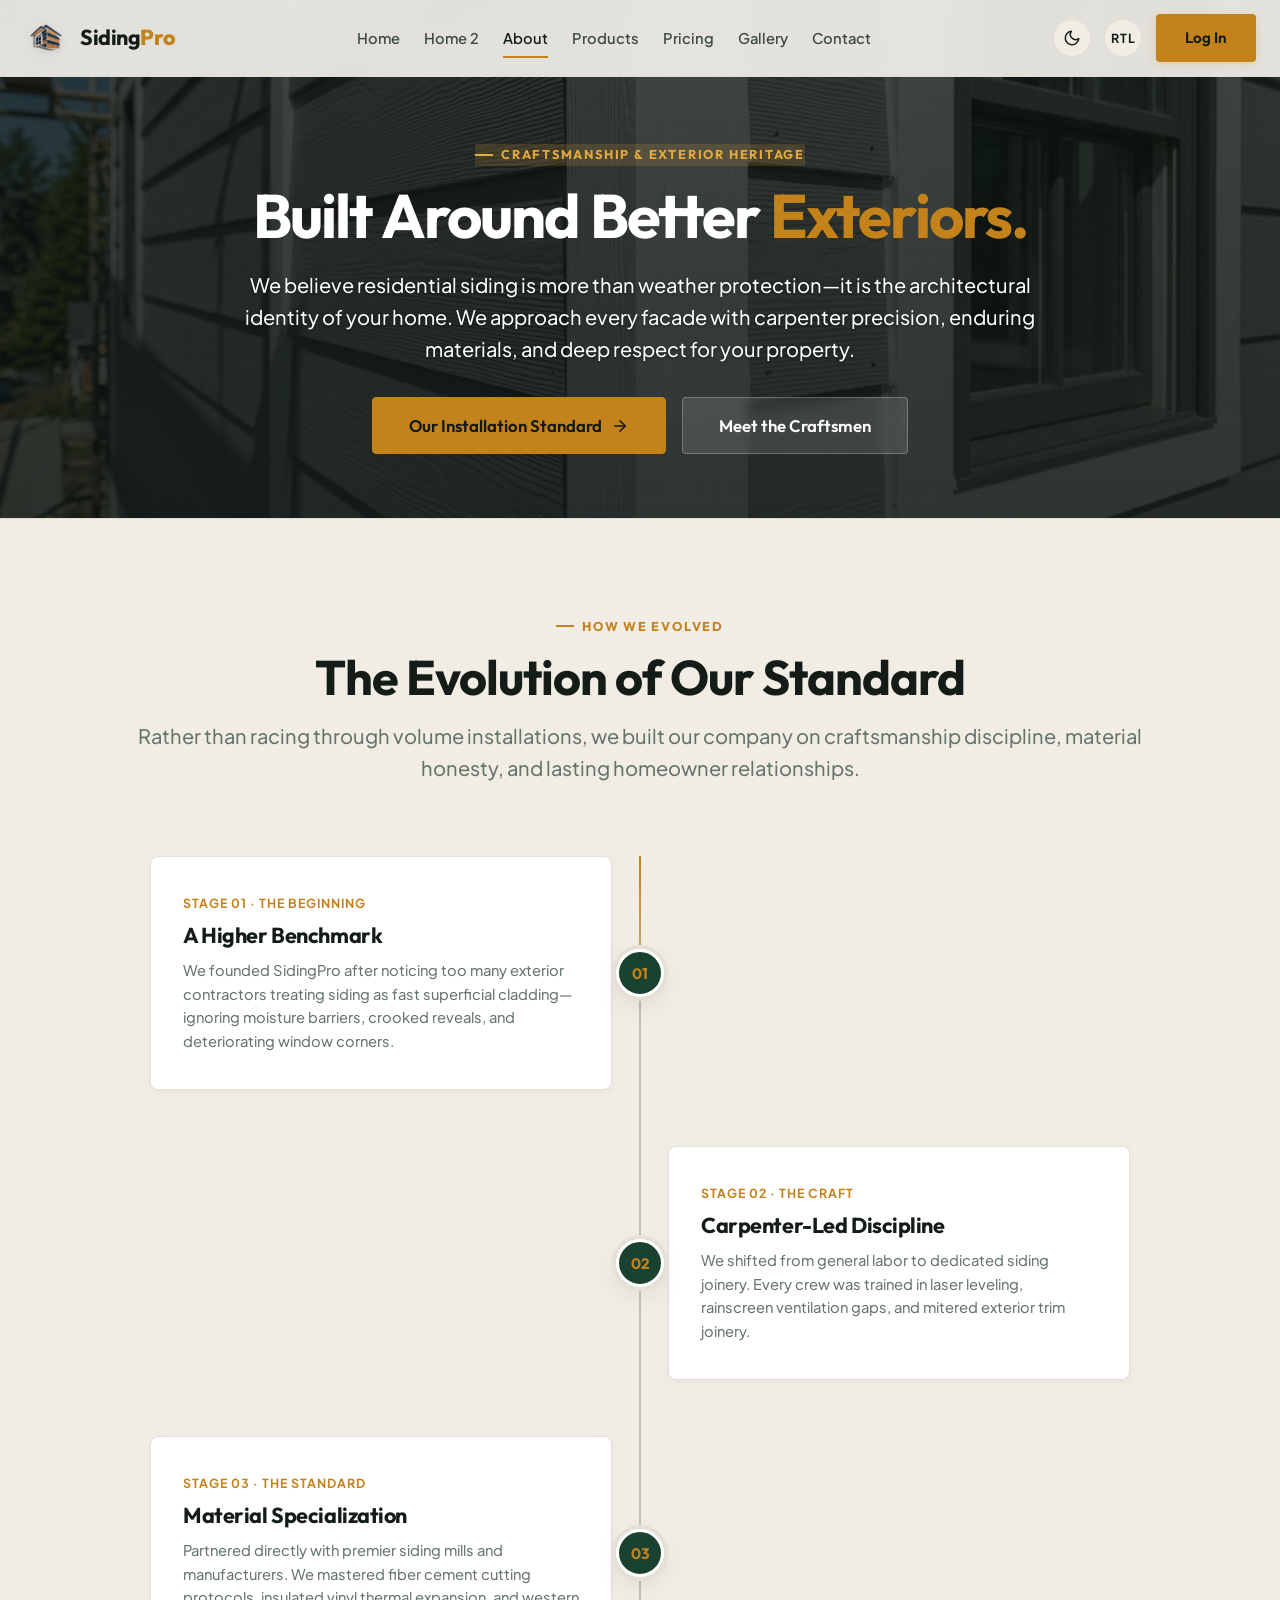
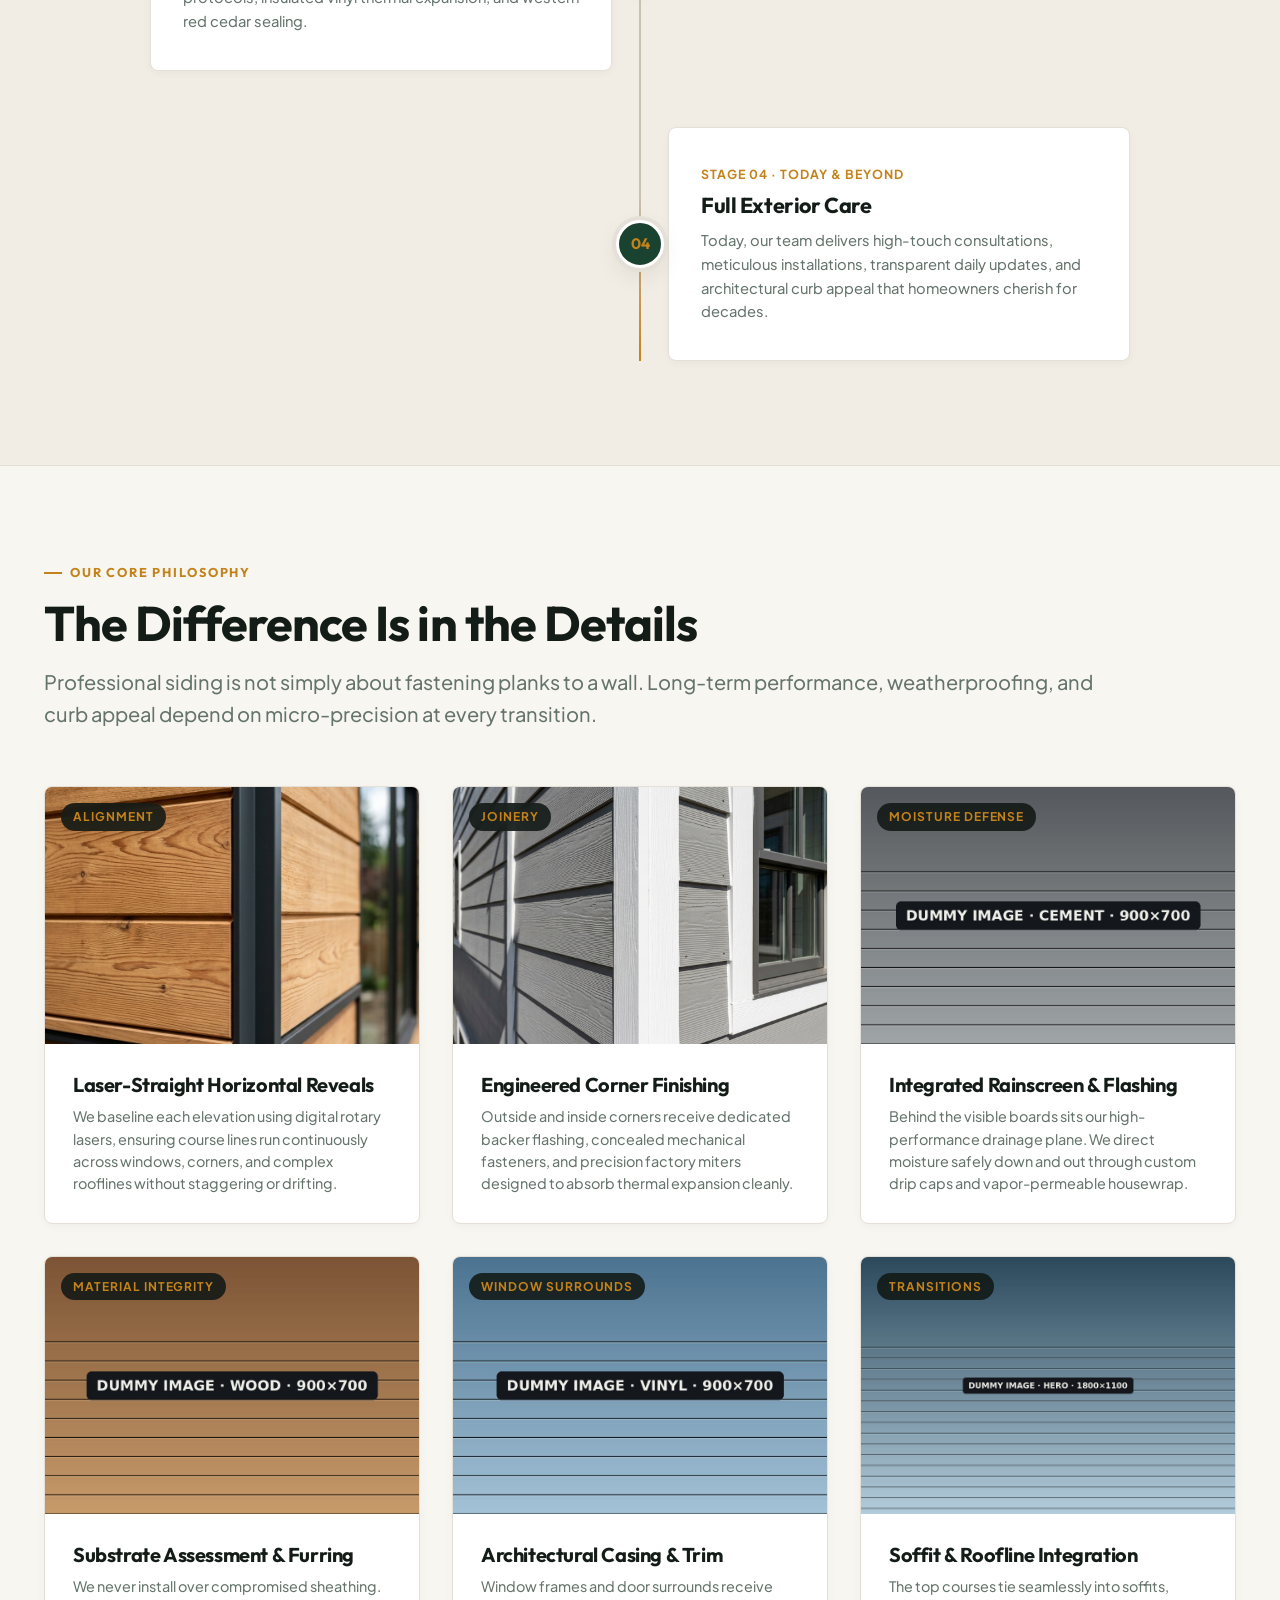
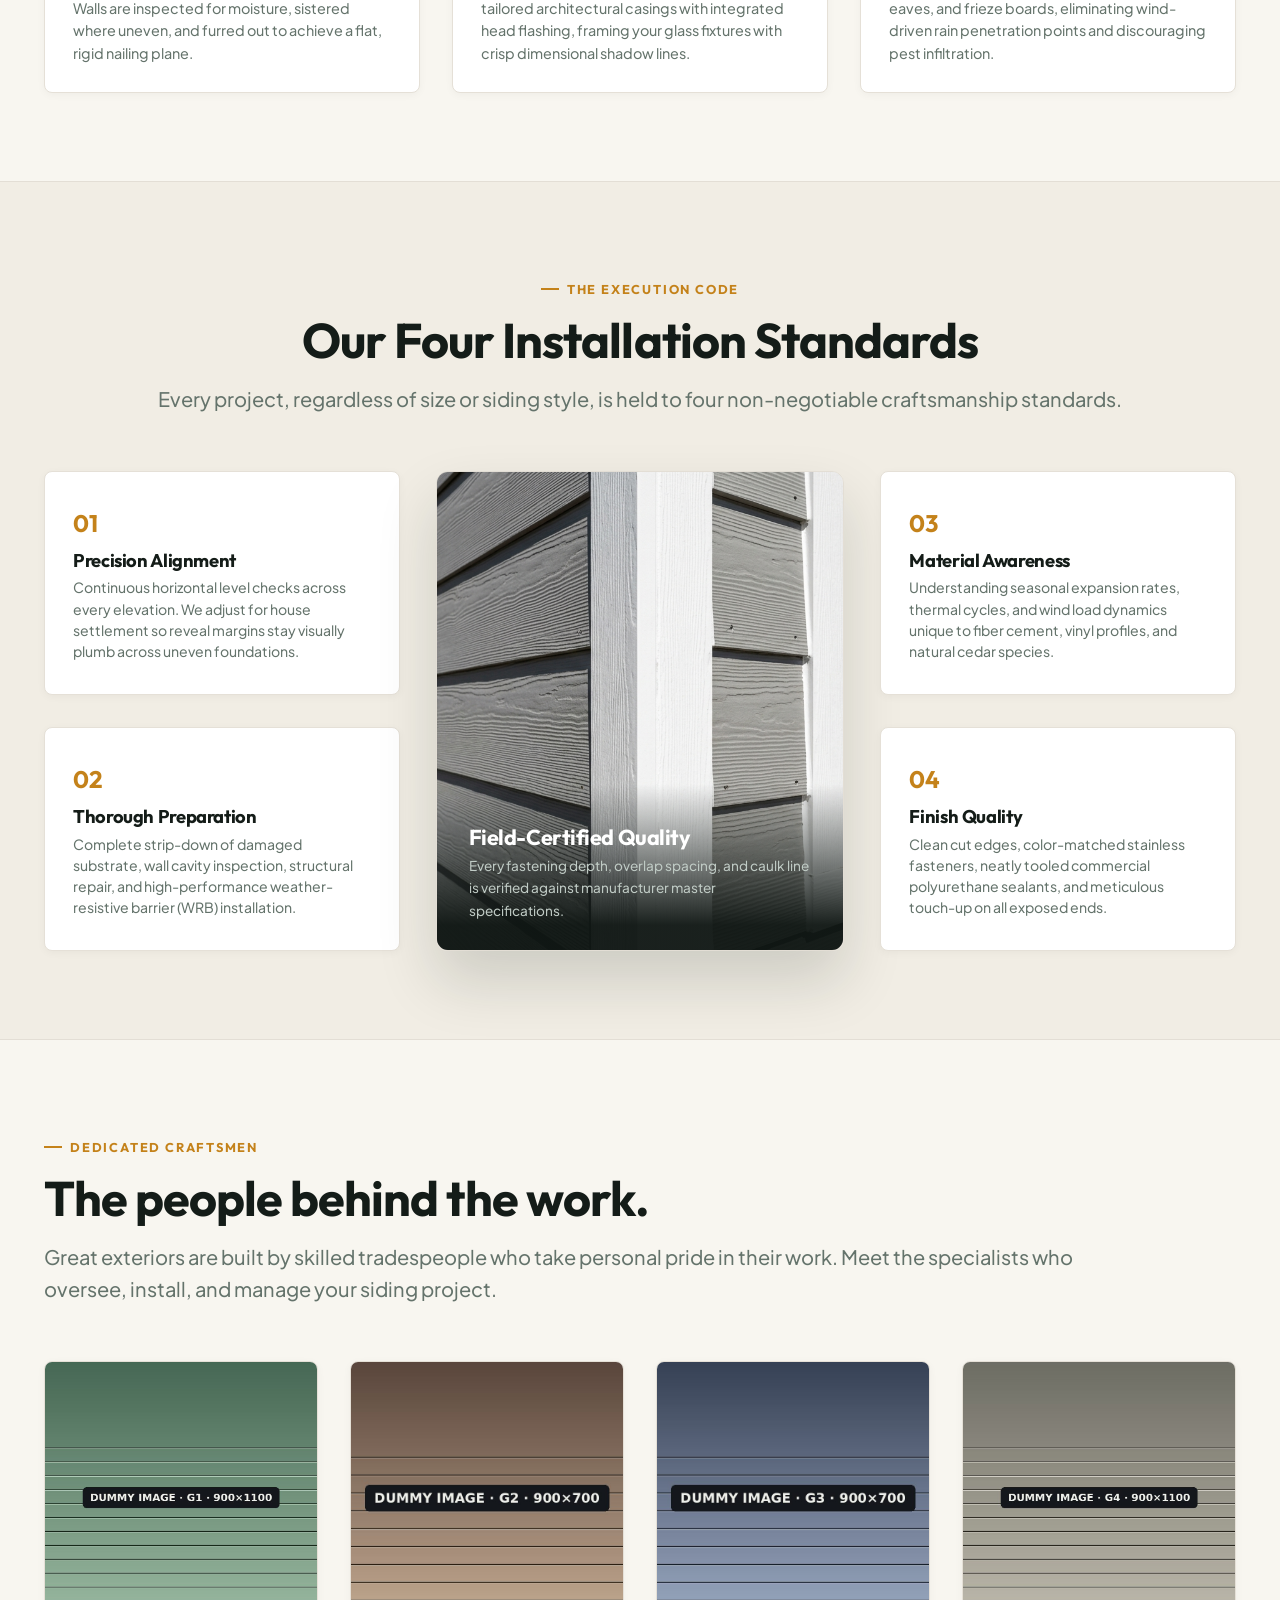
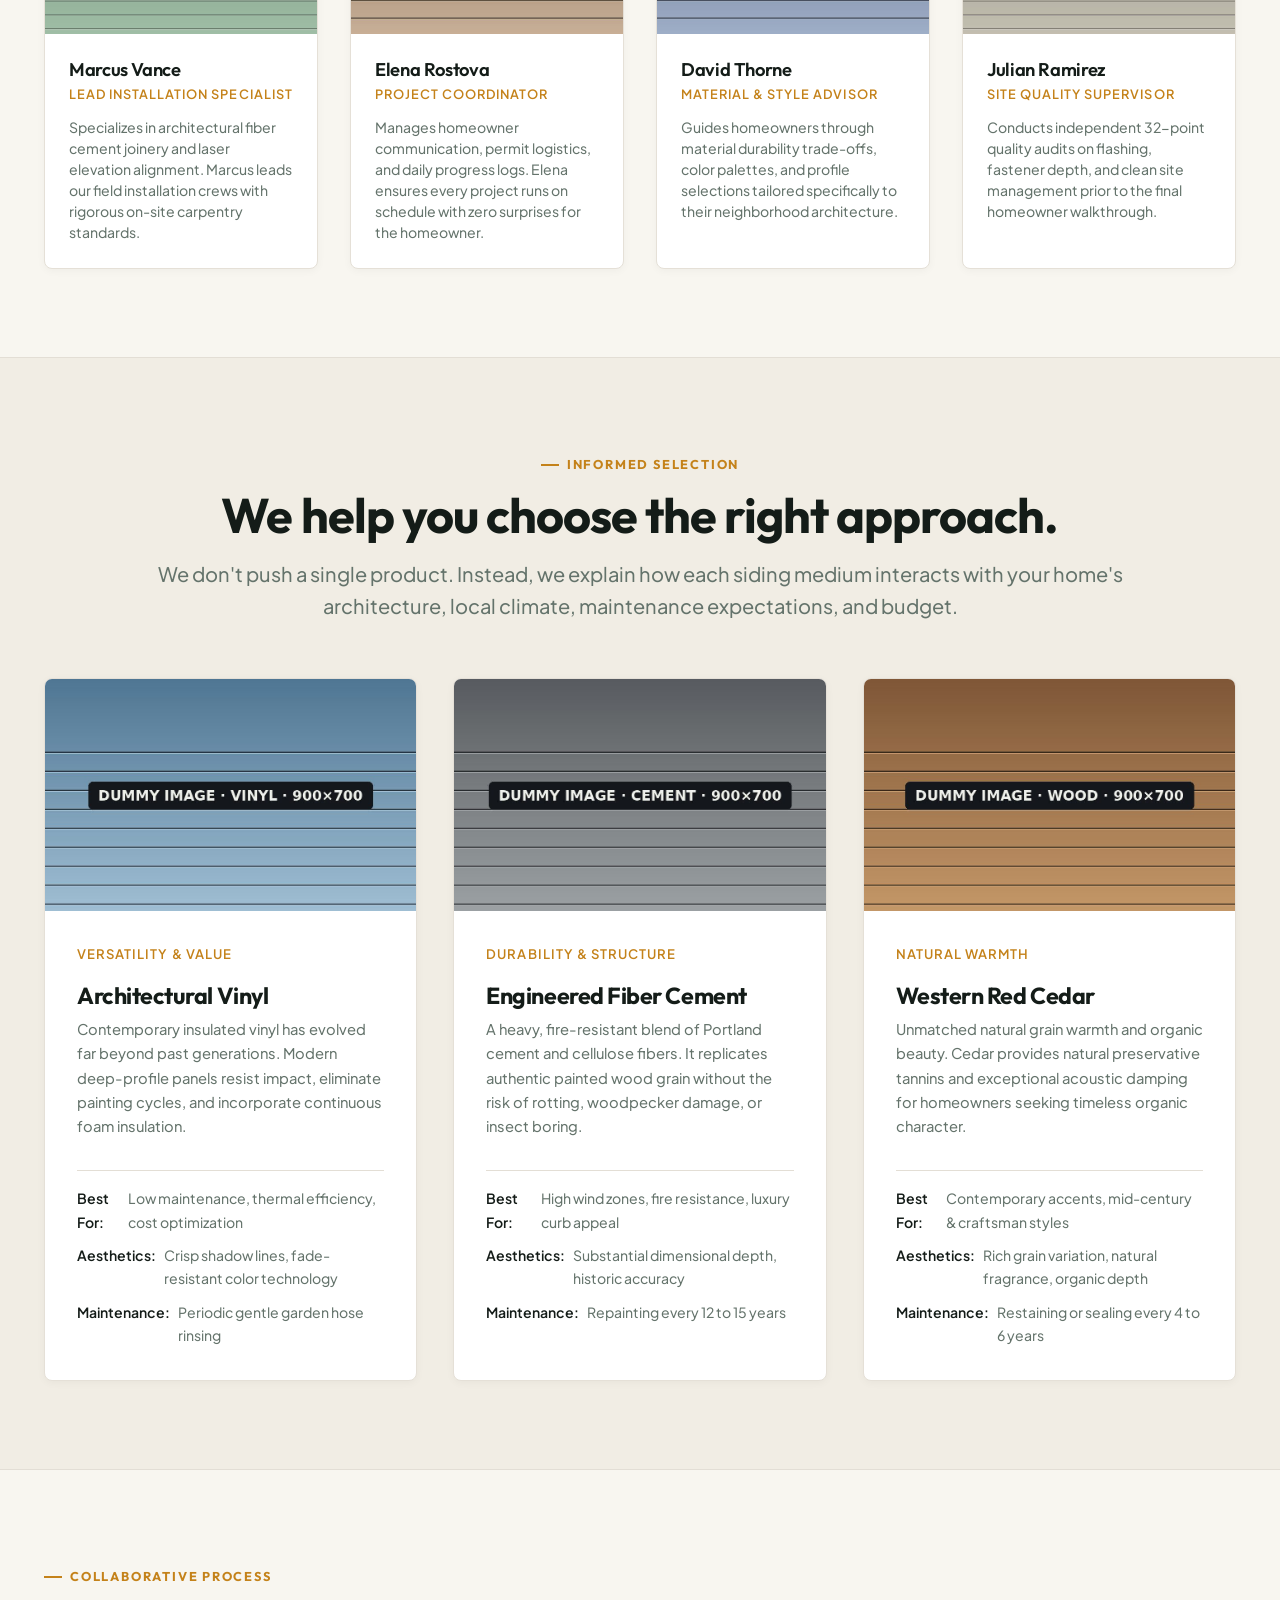
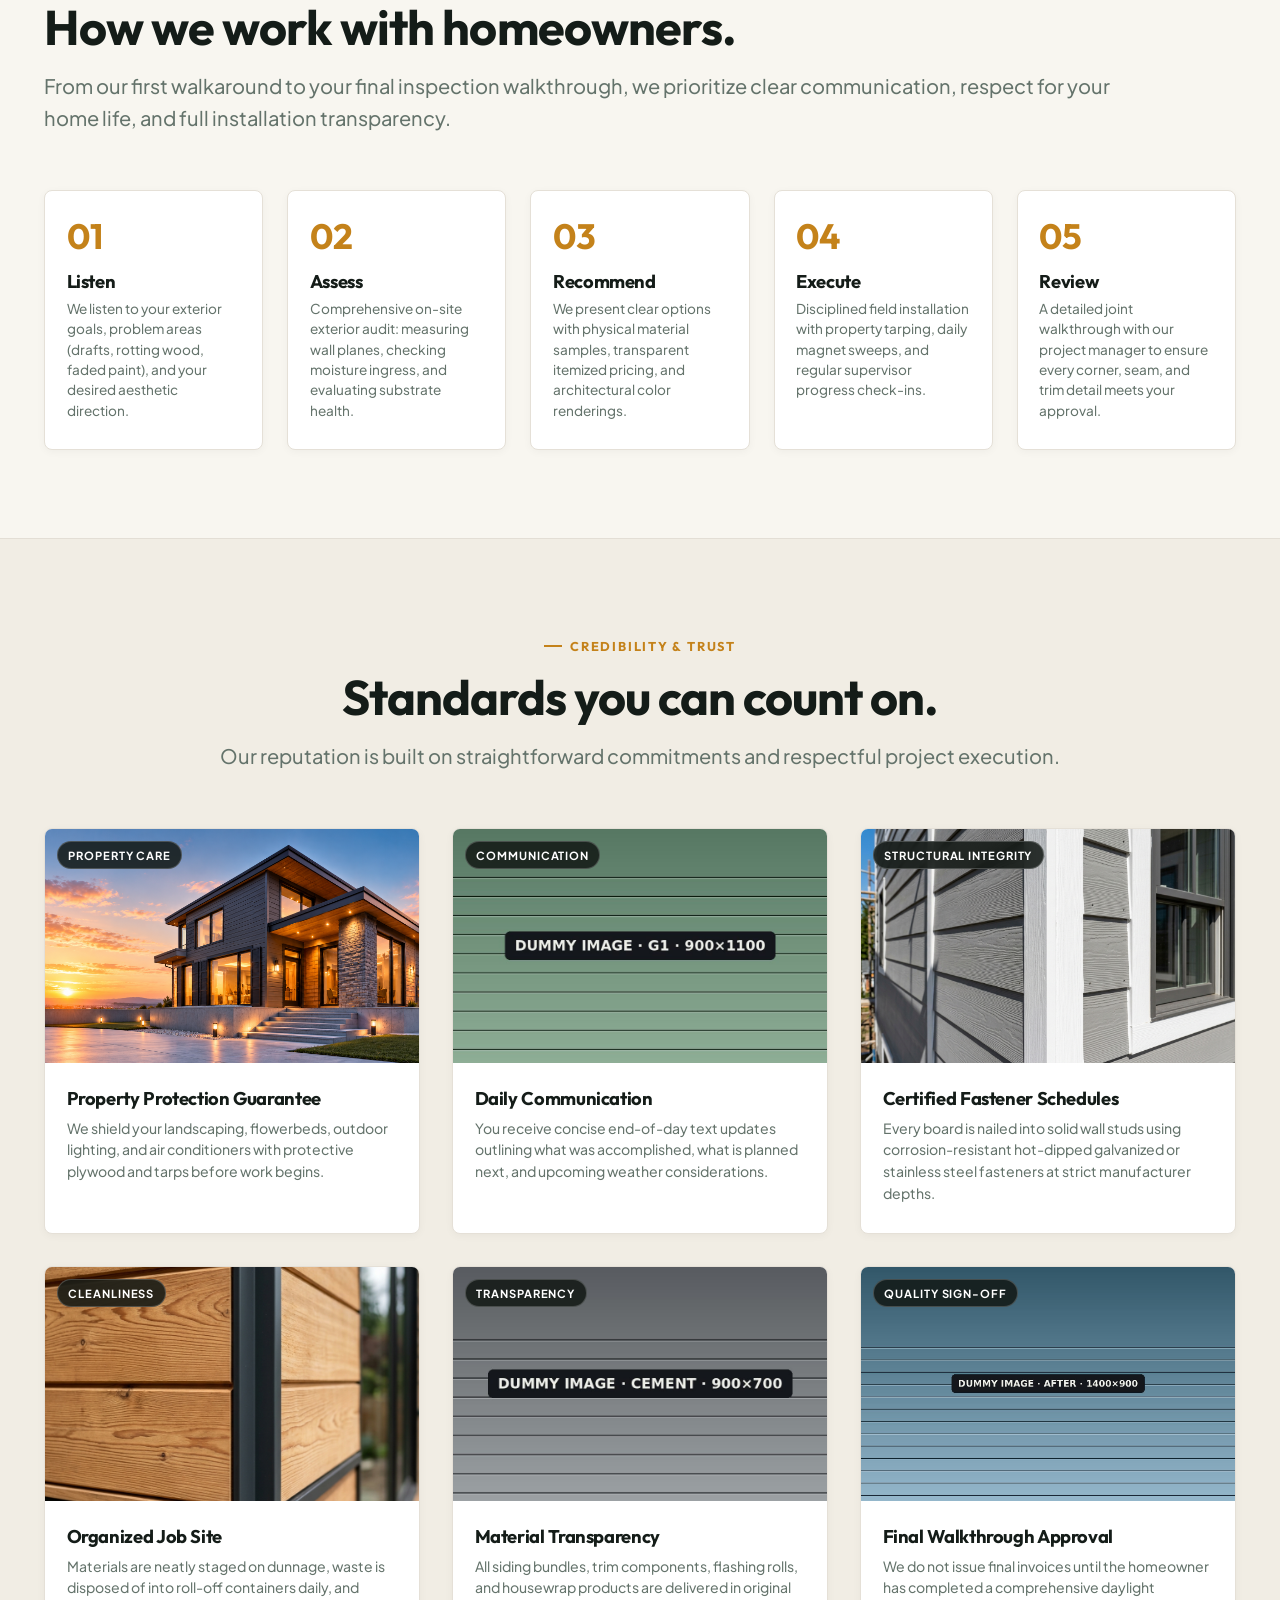
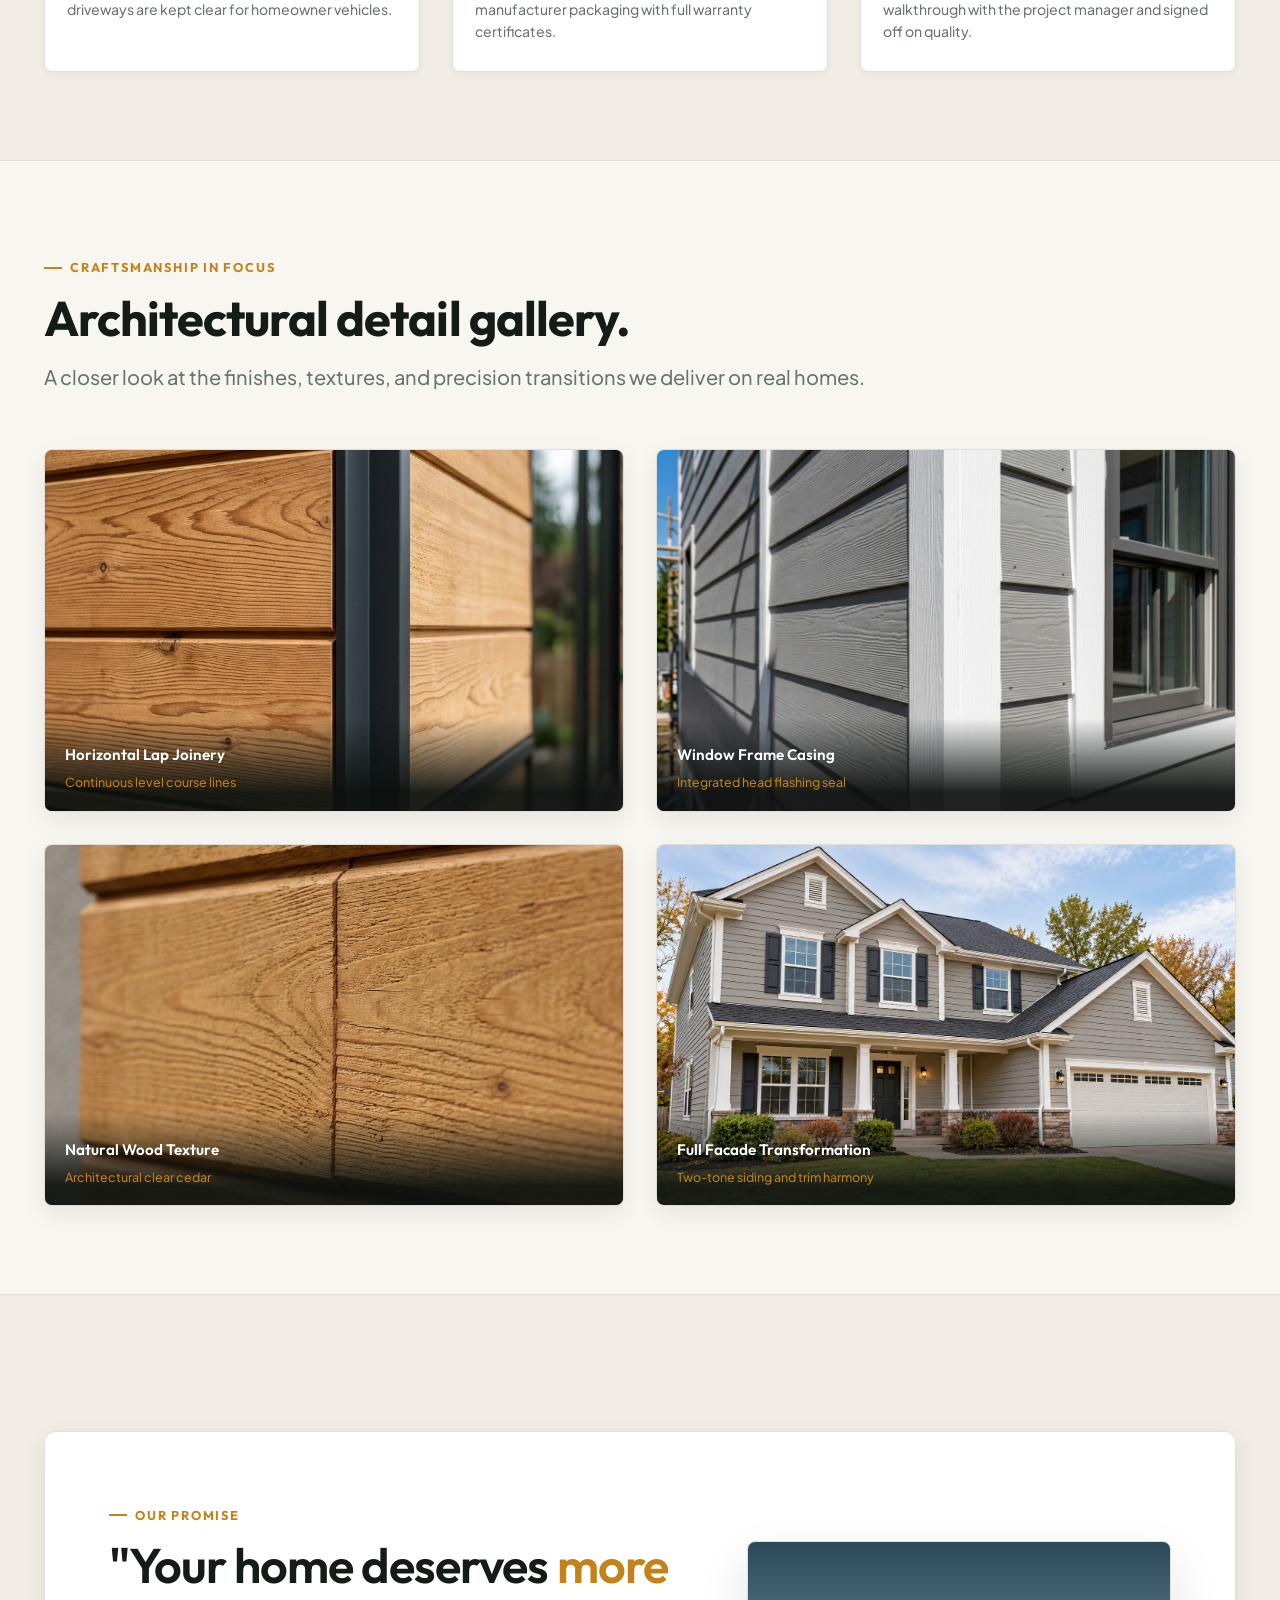
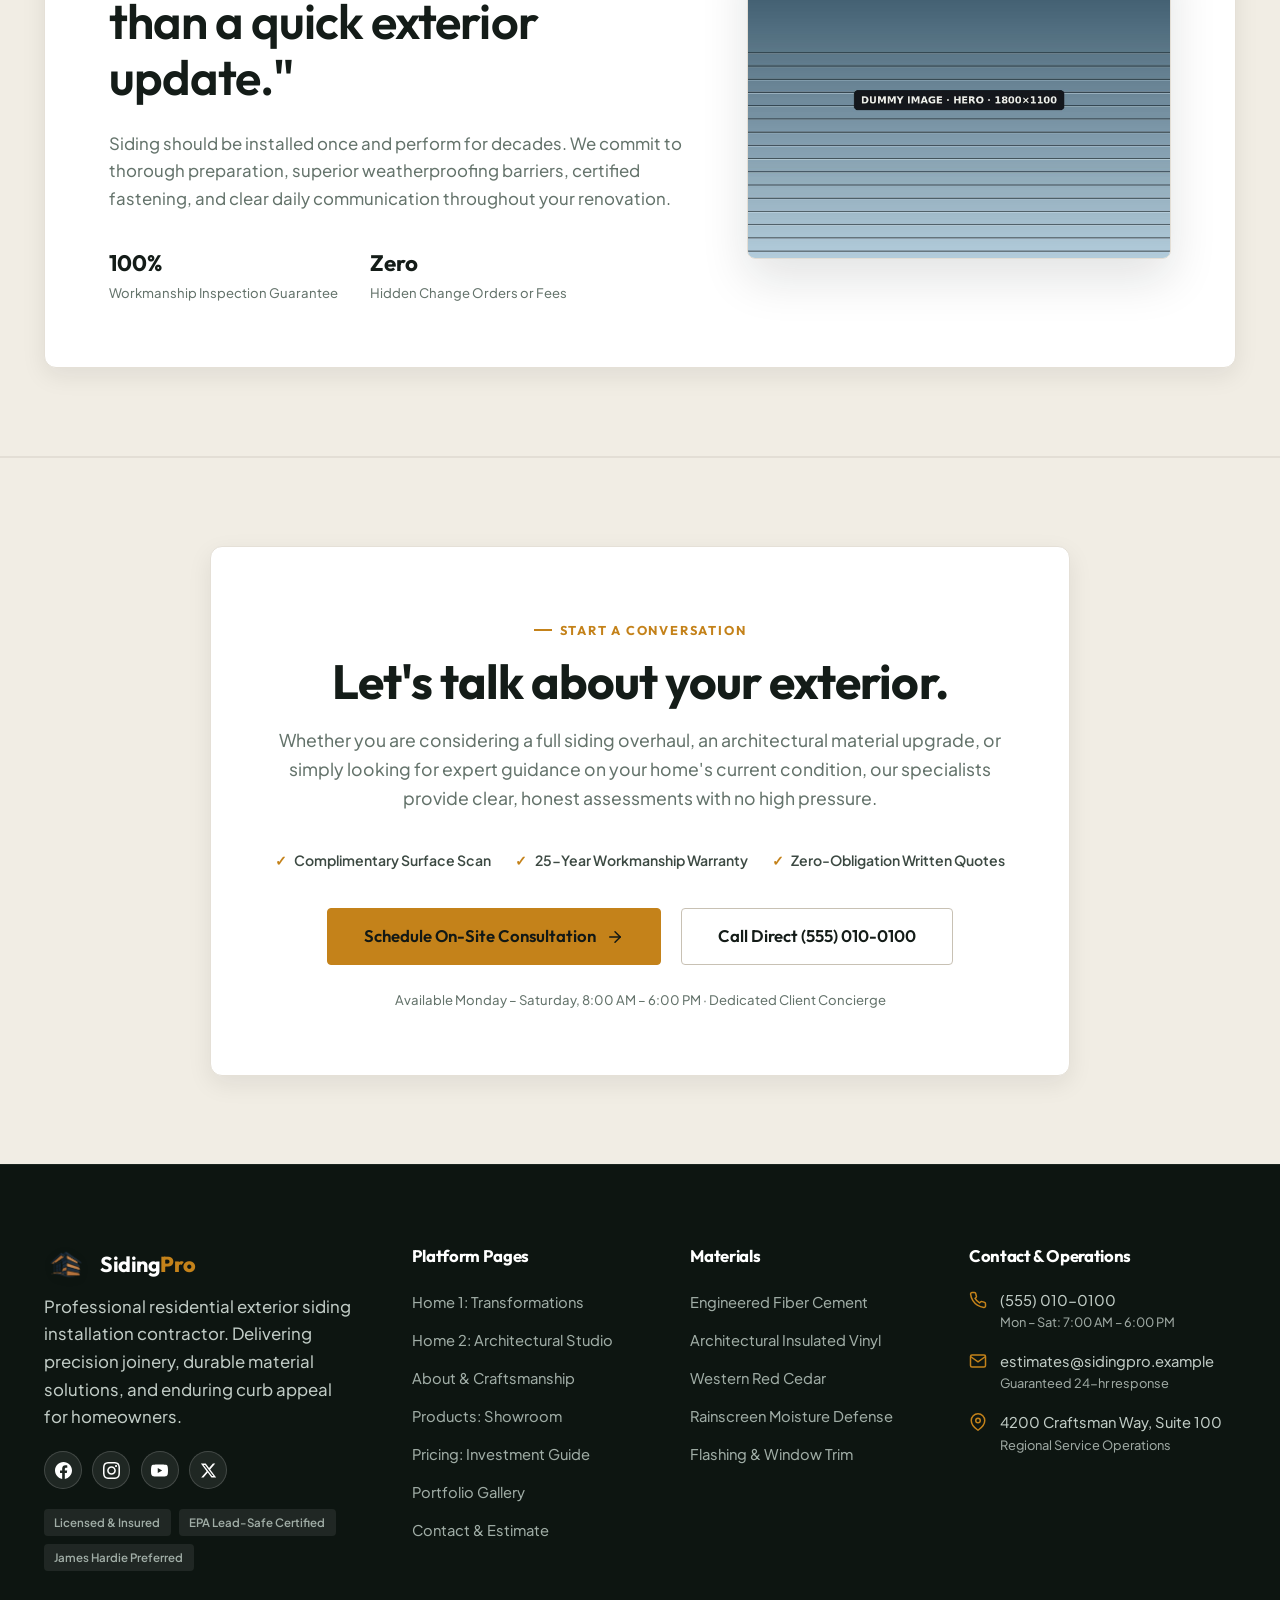
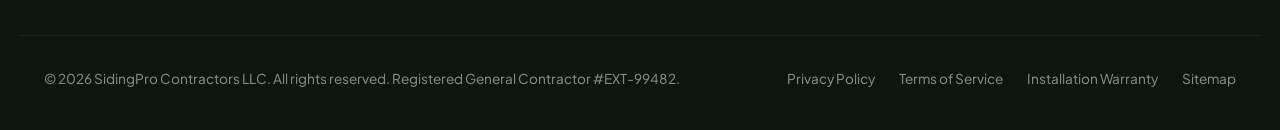
==== commit e92b4d2f: "fixing the issue" ====
--- a/about.html
+++ b/about.html
@@ -600,7 +600,7 @@
         <div class="masonry-gallery-grid">
           <!-- Item 1 -->
           <div class="gallery-masonry-item rv">
-            <img src="images/arch_detail.jpg" alt="Crisp horizontal siding lines meeting corner trim">
+            <img src="images/arch_detail.jpg" alt="Crisp horizontal siding lines meeting corner trim" loading="lazy">
             <div class="gallery-item-caption">
               <span class="gallery-caption-title">Horizontal Lap Joinery</span>
               <span class="gallery-caption-sub">Continuous level course lines</span>
@@ -609,7 +609,7 @@
 
           <!-- Item 2 -->
           <div class="gallery-masonry-item rv rv-delay-1">
-            <img src="images/craftsmanship.jpg" alt="Close-up of precise trim work around custom window">
+            <img src="images/craftsmanship.jpg" alt="Close-up of precise trim work around custom window" loading="lazy">
             <div class="gallery-item-caption">
               <span class="gallery-caption-title">Window Frame Casing</span>
               <span class="gallery-caption-sub">Integrated head flashing seal</span>
@@ -618,7 +618,7 @@
 
           <!-- Item 3 -->
           <div class="gallery-masonry-item rv">
-            <img src="images/wood.jpg" alt="Rich texture of cedar wood siding finish">
+            <img src="images/material_honey_cedar.jpg" alt="Rich texture of architectural clear cedar wood siding finish" loading="lazy">
             <div class="gallery-item-caption">
               <span class="gallery-caption-title">Natural Wood Texture</span>
               <span class="gallery-caption-sub">Architectural clear cedar</span>
@@ -627,7 +627,7 @@
 
           <!-- Item 4 -->
           <div class="gallery-masonry-item rv rv-delay-1">
-            <img src="images/after.jpg" alt="Completed residential siding transformation with modern curb appeal">
+            <img src="images/Home/After.png" alt="Completed residential siding transformation with two-tone siding and trim harmony" loading="lazy">
             <div class="gallery-item-caption">
               <span class="gallery-caption-title">Full Facade Transformation</span>
               <span class="gallery-caption-sub">Two-tone siding and trim harmony</span>
--- a/style.css
+++ b/style.css
@@ -2381,7 +2381,7 @@
 /* Home 2 Philosophy */
 .philosophy-grid {
   display: grid;
-  grid-template-columns: 1fr 1.15fr;
+  grid-template-columns: 1.15fr 0.95fr;
   gap: 4.5rem;
   align-items: stretch;
 }
@@ -2428,17 +2428,20 @@
 
 .philosophy-image-wrap {
   height: 100%;
-  min-height: 100%;
+  max-height: 100%;
+  min-height: 0;
   border-radius: var(--radius-md);
   overflow: hidden;
   box-shadow: var(--shadow-lg);
   border: 1px solid var(--border-subtle);
   display: flex;
+  align-self: stretch;
 }
 
 .philosophy-image-wrap img {
   width: 100%;
   height: 100%;
+  max-height: 100%;
   object-fit: cover;
   object-position: center;
   display: block;
@@ -3169,7 +3172,8 @@
 .about-hero-lead {
   font-size: clamp(1.1rem, 1.8vw, 1.25rem);
   line-height: 1.65;
-  color: rgba(255, 255, 255, 0.9);
+  color: #ffffff;
+  text-shadow: 0 1px 3px rgba(0, 0, 0, 0.45);
   max-width: 720px;
   margin-inline: auto;
   margin-block-end: 2rem;
@@ -3811,13 +3815,17 @@
   border: 1px solid var(--border-subtle);
   background-color: var(--bg-subtle);
   aspect-ratio: 16/10;
-  height: 320px;
+  width: 100%;
+  height: auto;
+  min-height: 240px;
+  display: flex;
 }
 
 .gallery-masonry-item img {
   width: 100%;
   height: 100%;
   object-fit: cover;
+  display: block;
   transition: transform var(--transition-medium);
 }
 
@@ -4076,9 +4084,13 @@
   }
 
   .philosophy-image-wrap {
-    height: 380px;
+    height: 360px;
+    max-height: 380px;
     min-height: unset;
     aspect-ratio: 16/10;
+    width: 100%;
+    max-width: 620px;
+    margin-inline: auto;
   }
 
   .materials-editorial {
@@ -4110,7 +4122,16 @@
   }
 
   .textures-grid {
-    grid-template-columns: repeat(3, 1fr);
+    display: flex;
+    flex-wrap: wrap;
+    justify-content: center;
+    gap: 1.5rem;
+  }
+
+  .texture-card {
+    flex: 0 1 calc(33.333% - 1.25rem);
+    min-width: 240px;
+    max-width: 320px;
   }
 
   .monument-visual-grid {
@@ -4204,18 +4225,43 @@
   }
 
   .journey-flow {
-    grid-template-columns: 1fr 1fr;
+    display: flex;
+    flex-wrap: wrap;
+    justify-content: center;
+    gap: 1.5rem;
+    margin-block-start: 2.5rem;
+  }
+
+  .journey-step-card {
+    flex: 0 1 calc(50% - 1rem);
+    min-width: 280px;
+    max-width: 460px;
   }
 
   .trust-principles-grid {
     grid-template-columns: 1fr 1fr;
+  }
+
+  .masonry-gallery-grid {
+    display: grid;
+    grid-template-columns: repeat(2, 1fr);
+    gap: 1.5rem;
+    justify-content: center;
+    justify-items: center;
+  }
+
+  .gallery-masonry-item {
+    width: 100%;
+    aspect-ratio: 16/10;
+    height: auto;
+    min-height: 240px;
   }
 
   .gallery-masonry-item.span-7,
   .gallery-masonry-item.span-5,
   .gallery-masonry-item.span-4,
   .gallery-masonry-item.span-8 {
-    grid-column: span 6;
+    grid-column: span 1;
   }
 
   .commitment-block {
@@ -4310,7 +4356,16 @@
   }
 
   .textures-grid {
-    grid-template-columns: 1fr;
+    display: flex;
+    flex-direction: column;
+    align-items: center;
+    gap: 1.25rem;
+  }
+
+  .texture-card {
+    flex: 1 1 100%;
+    max-width: 100%;
+    width: 100%;
   }
 
   .timeline-architectural {
@@ -4370,7 +4425,16 @@
   }
 
   .journey-flow {
-    grid-template-columns: 1fr;
+    display: flex;
+    flex-direction: column;
+    align-items: center;
+    gap: 1.25rem;
+  }
+
+  .journey-step-card {
+    flex: 1 1 100%;
+    max-width: 100%;
+    width: 100%;
   }
 
   .trust-principles-grid {
@@ -4462,7 +4526,8 @@
 
 .prod-hero-lead {
   font-size: clamp(1.1rem, 1.8vw, 1.25rem);
-  color: rgba(255, 255, 255, 0.9);
+  color: #ffffff;
+  text-shadow: 0 1px 3px rgba(0, 0, 0, 0.45);
   line-height: 1.65;
   max-width: 720px;
   margin-inline: auto;
@@ -5198,7 +5263,16 @@
   }
 
   .blueprint-callouts-grid {
-    grid-template-columns: 1fr 1fr;
+    display: flex;
+    flex-wrap: wrap;
+    justify-content: center;
+    gap: 1.5rem;
+  }
+
+  .blueprint-card {
+    flex: 0 1 calc(50% - 1rem);
+    min-width: 280px;
+    max-width: 440px;
   }
 }
 
@@ -5209,9 +5283,20 @@
 
   .color-inspiration-grid,
   .home-styles-grid,
-  .install-considerations-grid,
+  .install-considerations-grid {
+    grid-template-columns: 1fr;
+  }
+
   .blueprint-callouts-grid {
-    grid-template-columns: 1fr;
+    display: flex;
+    flex-direction: column;
+    align-items: center;
+  }
+
+  .blueprint-card {
+    flex: 1 1 100%;
+    max-width: 100%;
+    width: 100%;
   }
 
   .mat-spec-matrix {
@@ -5260,7 +5345,8 @@
 
 .gallery-hero-lead {
   font-size: clamp(1.1rem, 1.8vw, 1.25rem);
-  color: rgba(255, 255, 255, 0.9);
+  color: #ffffff;
+  text-shadow: 0 1px 3px rgba(0, 0, 0, 0.45);
   max-width: 68ch;
   margin-inline: auto;
   margin-block-end: 0;
@@ -5541,7 +5627,8 @@
 
 .contact-hero-lead {
   font-size: clamp(1.1rem, 1.8vw, 1.25rem);
-  color: rgba(255, 255, 255, 0.9);
+  color: #ffffff;
+  text-shadow: 0 1px 3px rgba(0, 0, 0, 0.45);
   max-width: 68ch;
   margin-inline: auto;
   margin-block-end: 2rem;
@@ -5584,18 +5671,20 @@
 .contact-layout-grid {
   display: grid;
   grid-template-columns: 1.15fr 0.85fr;
-  gap: 3rem;
-  align-items: start;
+  gap: 2.5rem;
+  align-items: stretch;
 }
 
 .contact-form-card {
   background: var(--bg-surface);
   border: 1px solid var(--border-card);
   border-radius: var(--radius-md);
-  padding: 2.25rem 2.25rem;
+  padding: 2.25rem;
   box-shadow: var(--shadow-md);
   display: flex;
   flex-direction: column;
+  justify-content: space-between;
+  height: 100%;
 }
 
 .contact-form-guarantees {
@@ -5628,14 +5717,19 @@
   display: flex;
   flex-direction: column;
   gap: 1.5rem;
+  height: 100%;
 }
 
 .info-card {
   background: var(--bg-surface);
   border: 1px solid var(--border-card);
   border-radius: var(--radius-md);
-  padding: 1.75rem 1.85rem;
+  padding: 1.85rem;
   box-shadow: var(--shadow-sm);
+  display: flex;
+  flex-direction: column;
+  flex: 1.1;
+  justify-content: space-between;
 }
 
 /* Contact Social Media Connect Card */
@@ -5643,10 +5737,12 @@
   background: var(--bg-surface);
   border: 1px solid var(--border-card);
   border-radius: var(--radius-md);
-  padding: 1.75rem 1.85rem;
+  padding: 1.85rem;
   box-shadow: var(--shadow-sm);
   display: flex;
   flex-direction: column;
+  flex: 0.9;
+  justify-content: space-between;
 }
 
 .contact-social-grid {
@@ -5821,14 +5917,14 @@
   }
 }
 
-@media (max-width: 900px) {
+@media (max-width: 1024px) {
   .gallery-grid {
     grid-template-columns: repeat(2, 1fr);
   }
 
   .contact-layout-grid {
     grid-template-columns: 1fr;
-    gap: 3rem;
+    gap: 2.5rem;
   }
 }
 
@@ -5889,7 +5985,8 @@
 
 .pricing-hero-lead {
   font-size: clamp(1.1rem, 1.8vw, 1.25rem);
-  color: rgba(255, 255, 255, 0.9);
+  color: #ffffff;
+  text-shadow: 0 1px 3px rgba(0, 0, 0, 0.45);
   line-height: 1.65;
   max-width: 720px;
   margin-inline: auto;
@@ -5902,6 +5999,15 @@
   justify-content: center;
   align-items: center;
   flex-wrap: wrap;
+}
+
+/* Universal High-Contrast Paragraph Color for Dark Hero Sections */
+.about-hero p,
+.prod-hero p,
+.gallery-hero p,
+.contact-hero p,
+.pricing-hero p {
+  color: #ffffff;
 }
 
 /* Technical Line Drawing & Cost Illustration Mockup */
@@ -6660,9 +6766,21 @@
     gap: 2.5rem;
   }
 
-  .drivers-grid,
+  .drivers-grid {
+    grid-template-columns: repeat(2, 1fr);
+  }
+
   .mat-cost-grid {
-    grid-template-columns: repeat(2, 1fr);
+    display: flex;
+    flex-wrap: wrap;
+    justify-content: center;
+    gap: 2rem;
+  }
+
+  .mat-cost-card {
+    flex: 0 1 calc(50% - 1rem);
+    min-width: 280px;
+    max-width: 440px;
   }
 
   .transparency-grid,
@@ -6678,12 +6796,23 @@
 
 @media (max-width: 640px) {
   .drivers-grid,
-  .mat-cost-grid,
   .transparency-grid,
   .scenarios-grid,
   .estimate-steps-grid,
   .pipeline-grid {
     grid-template-columns: 1fr;
+  }
+
+  .mat-cost-grid {
+    display: flex;
+    flex-direction: column;
+    align-items: center;
+  }
+
+  .mat-cost-card {
+    flex: 1 1 100%;
+    max-width: 100%;
+    width: 100%;
   }
 
   .quiz-container-box,
@@ -6835,15 +6964,15 @@
   justify-content: center;
 }
 
-/* Auth Floating Top Controls (Top Right) */
+/* Auth Top Controls (Top Right - Non-Sticky) */
 .auth-top-controls-floating {
-  position: fixed;
+  position: absolute;
   inset-block-start: 1.5rem;
   inset-inline-end: 1.75rem;
   display: flex;
   align-items: center;
   gap: 0.75rem;
-  z-index: 1000;
+  z-index: 100;
 }
 
 [dir="rtl"] .auth-top-controls-floating {
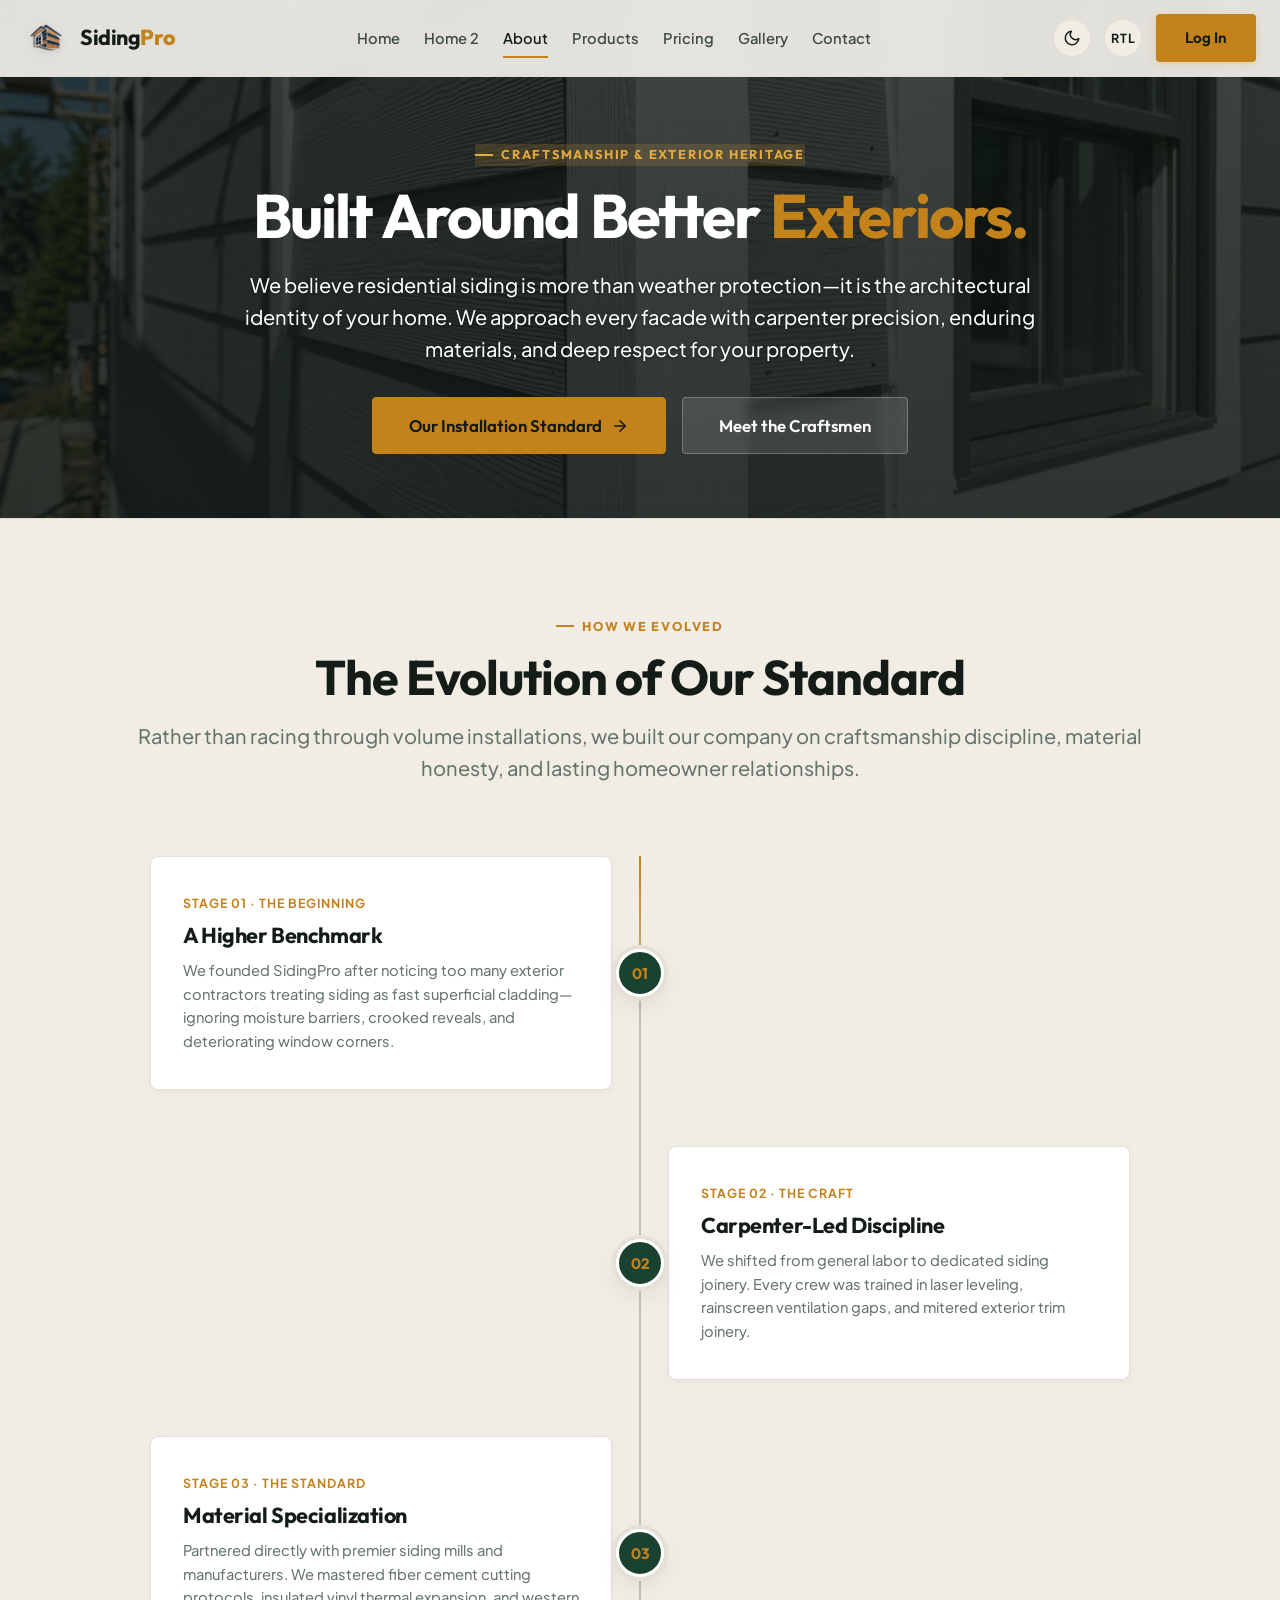
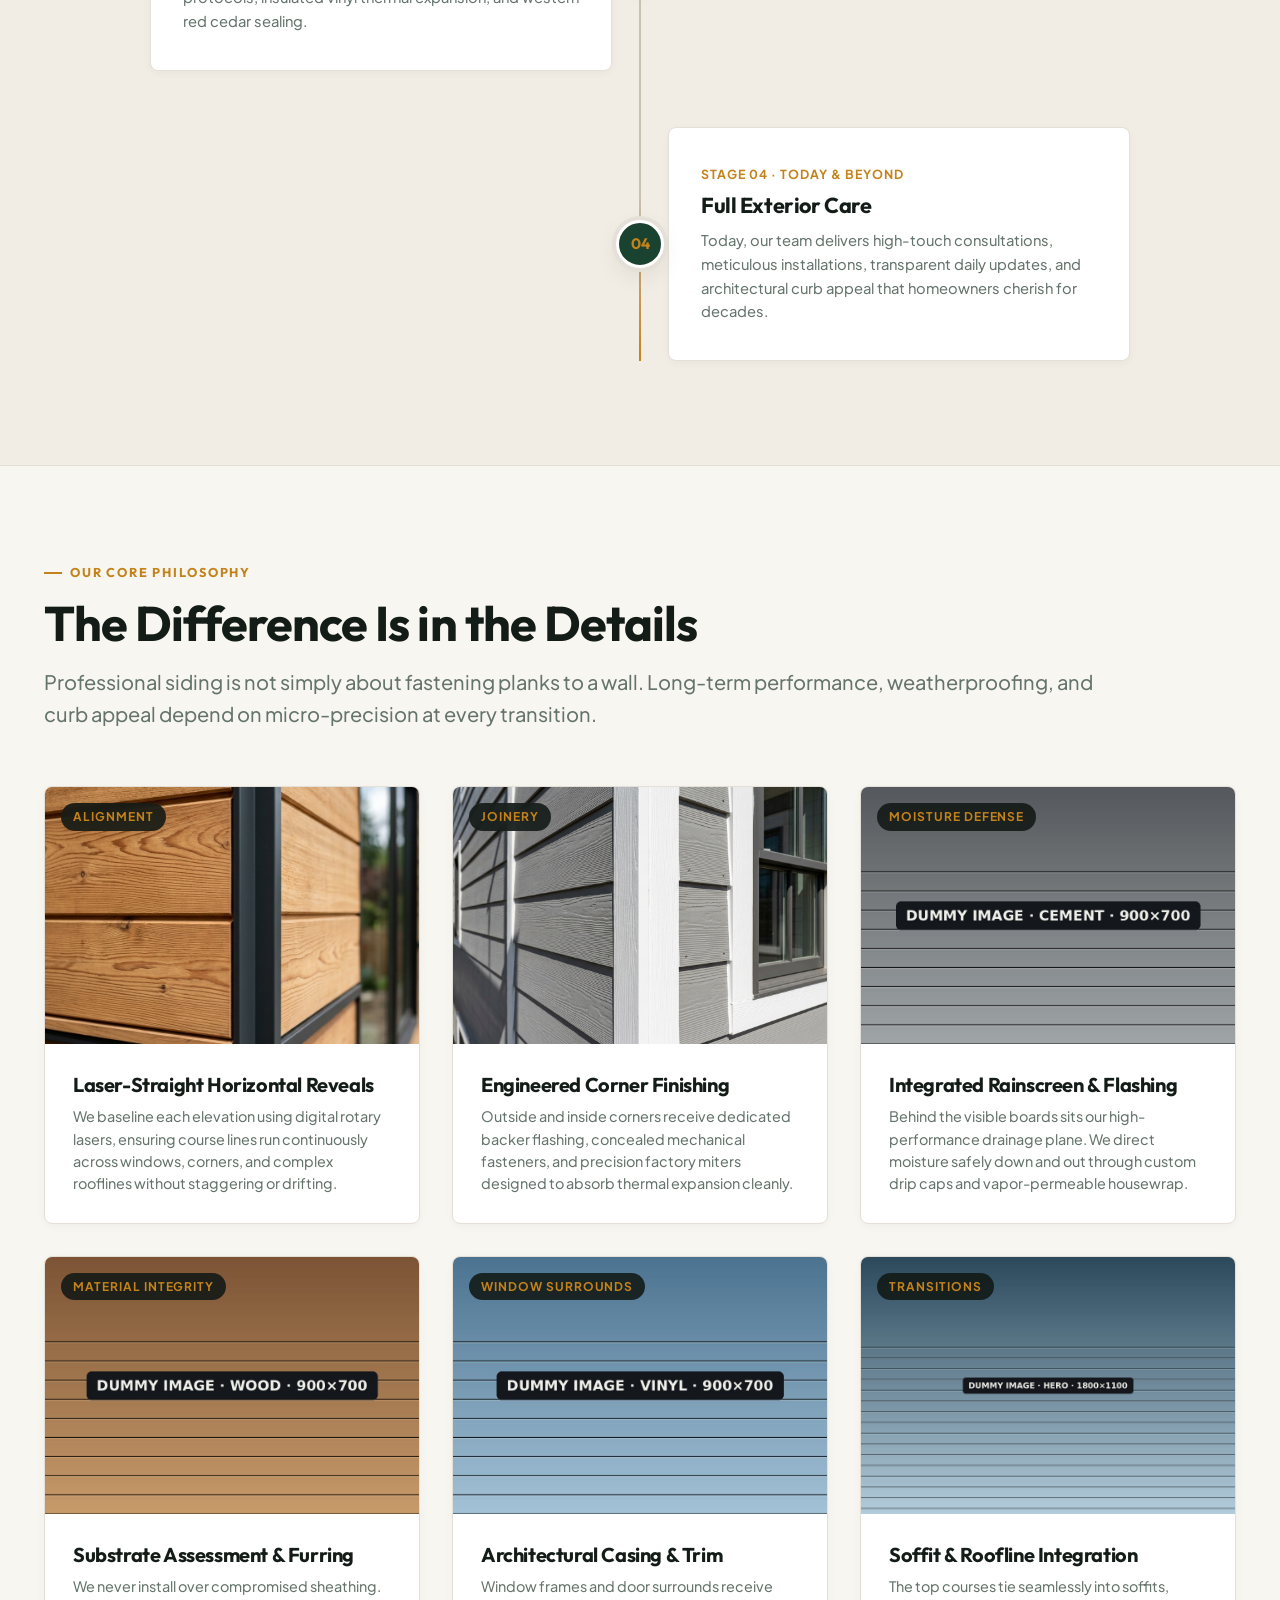
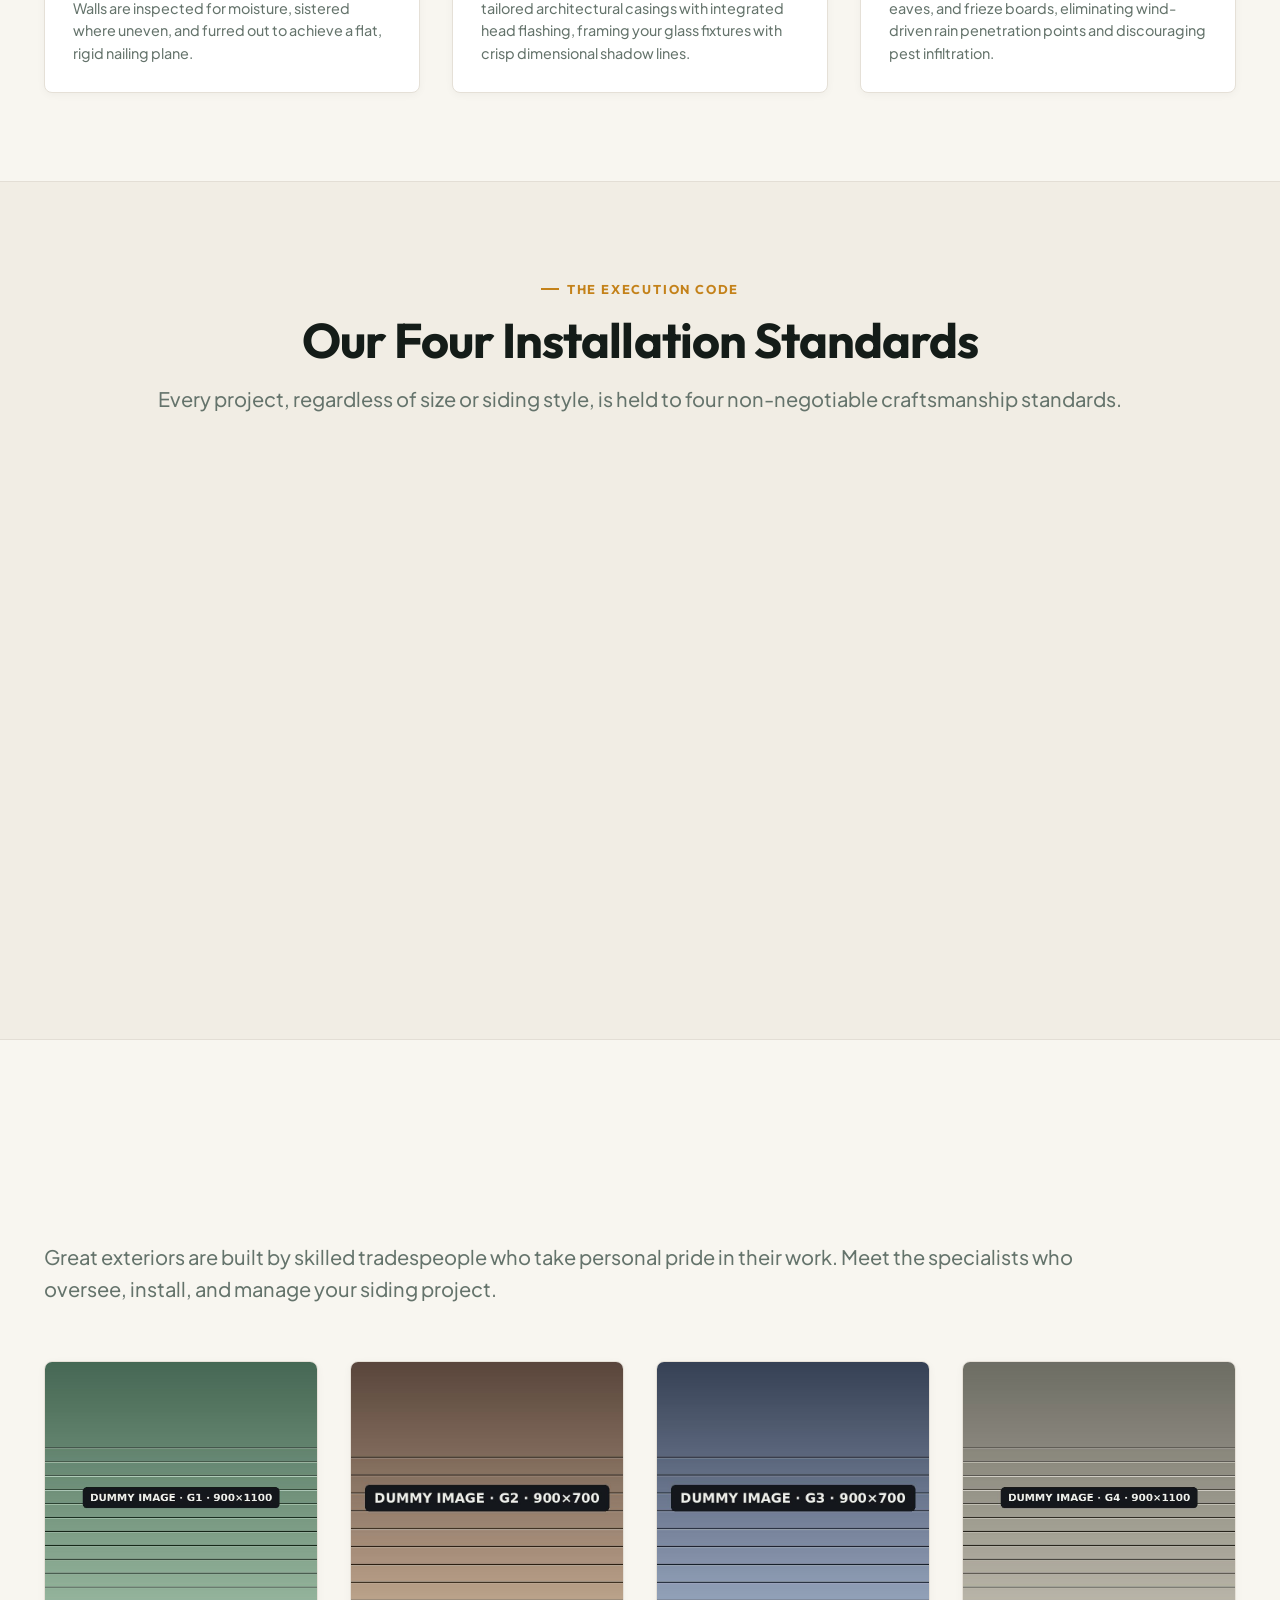
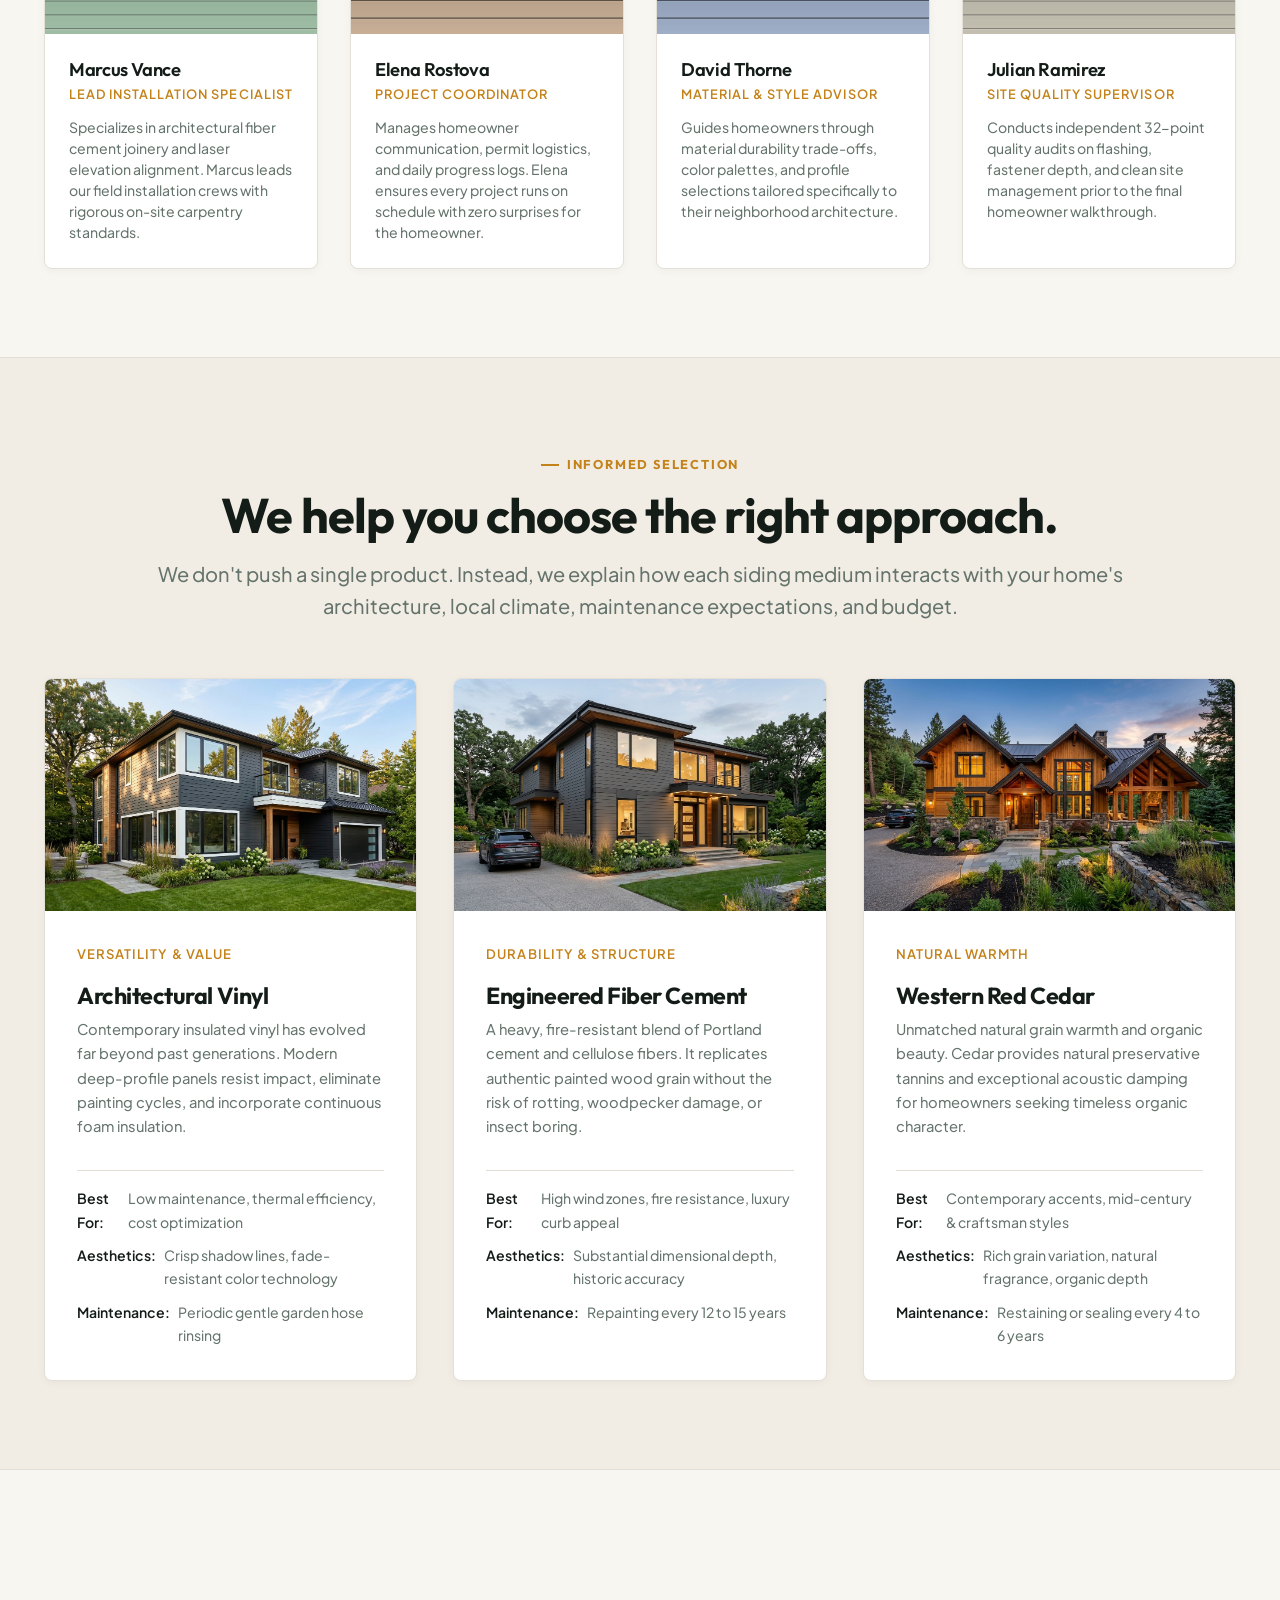
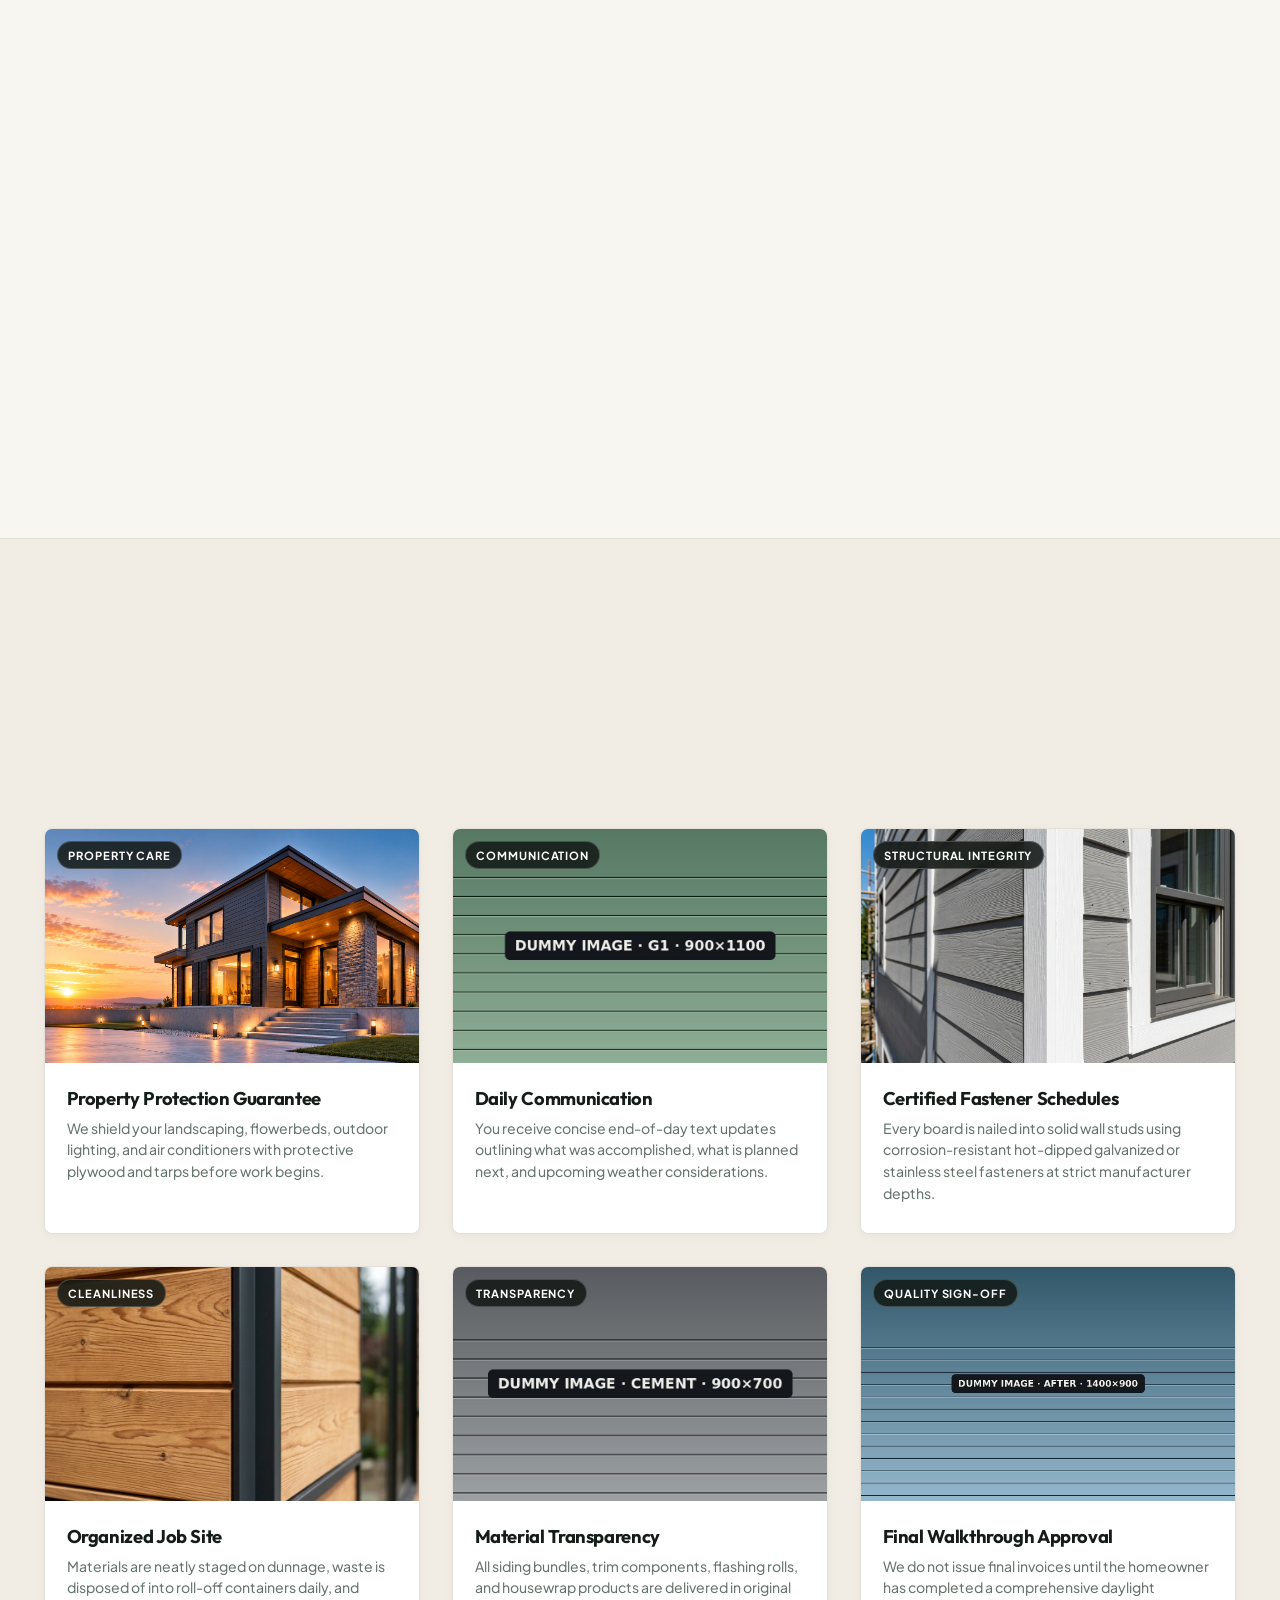
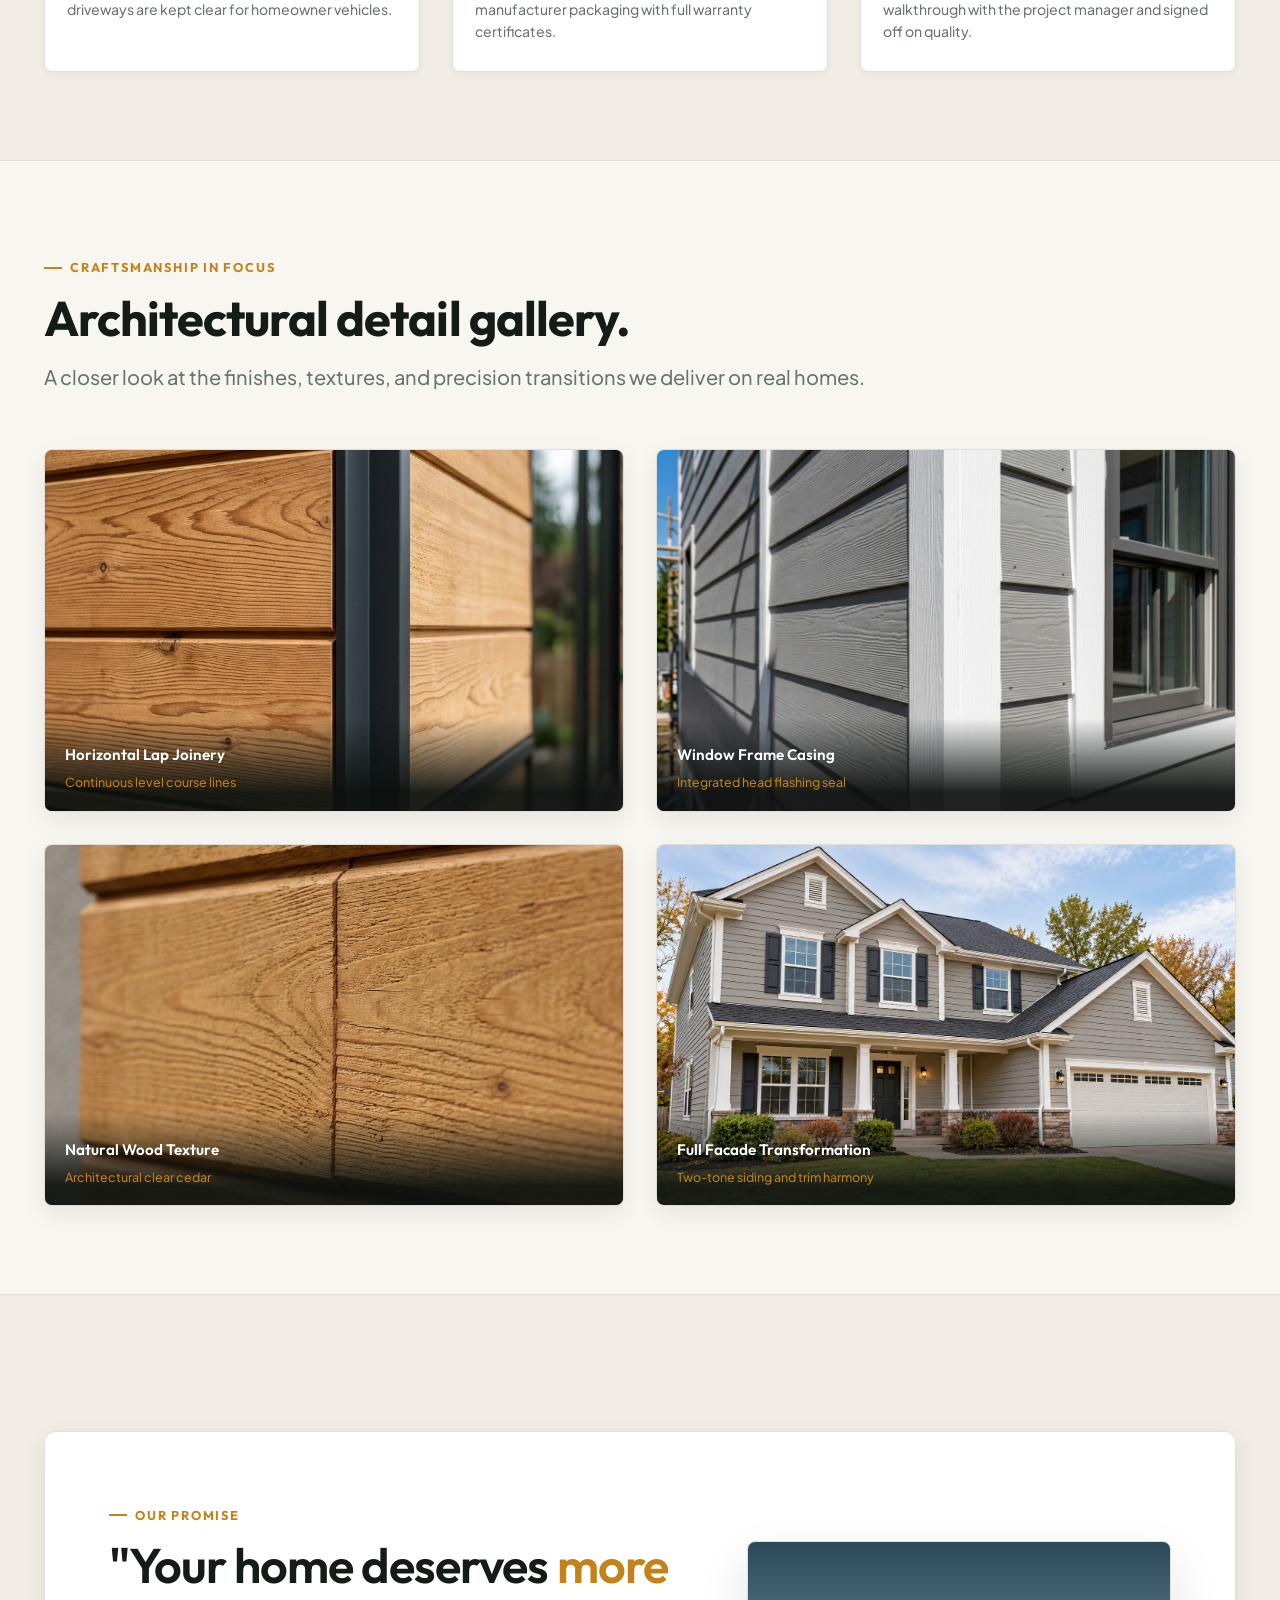
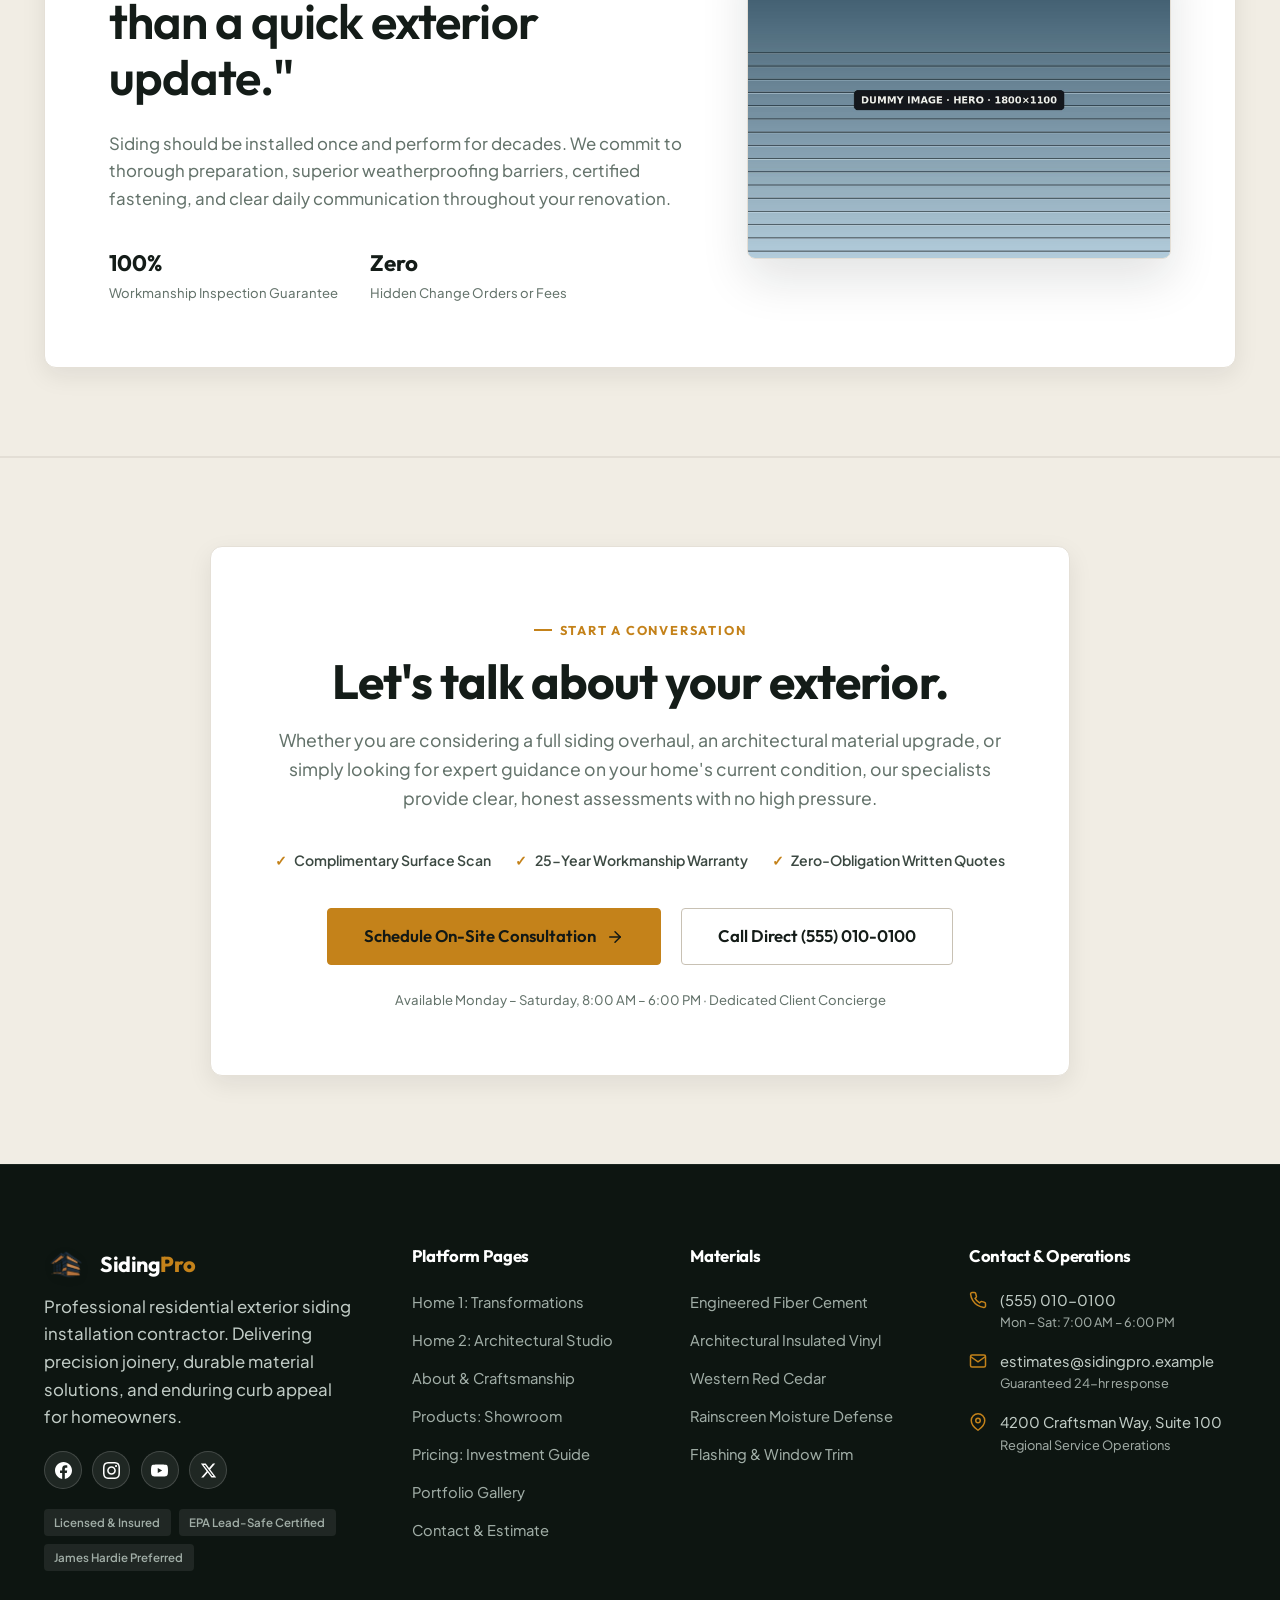
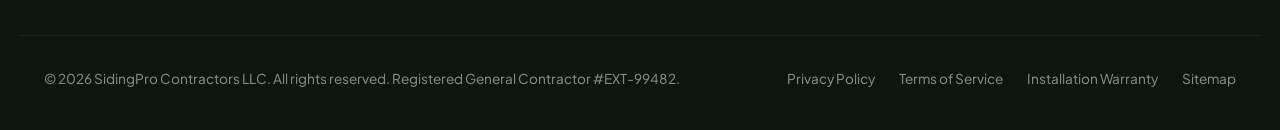
==== commit a2d32bea: "Adding images Phase 1" ====
--- a/about.html
+++ b/about.html
@@ -392,7 +392,7 @@
           <!-- Material 1: Vinyl -->
           <article class="mat-knowledge-card rv">
             <div class="mat-knowledge-img">
-              <img src="images/vinyl.jpg" alt="Modern insulated vinyl siding in deep architectural tone">
+              <img src="images/about_mat_vinyl.jpg" alt="Modern luxury home with architectural insulated vinyl siding and crisp trim" loading="lazy">
             </div>
             <div class="mat-knowledge-body">
               <span class="mat-knowledge-role">Versatility &amp; Value</span>
@@ -411,7 +411,7 @@
           <!-- Material 2: Fiber Cement -->
           <article class="mat-knowledge-card rv rv-delay-1">
             <div class="mat-knowledge-img">
-              <img src="images/cement.jpg" alt="Architectural fiber cement lap siding on residential home">
+              <img src="images/about_mat_cement.jpg" alt="Upscale residential home with engineered fiber cement lap siding" loading="lazy">
             </div>
             <div class="mat-knowledge-body">
               <span class="mat-knowledge-role">Durability &amp; Structure</span>
@@ -430,7 +430,7 @@
           <!-- Material 3: Cedar Wood -->
           <article class="mat-knowledge-card rv rv-delay-2">
             <div class="mat-knowledge-img">
-              <img src="images/wood.jpg" alt="Western red cedar siding installed with precision architectural lines">
+              <img src="images/about_mat_cedar.jpg" alt="Contemporary craftsman home with authentic Western red cedar siding" loading="lazy">
             </div>
             <div class="mat-knowledge-body">
               <span class="mat-knowledge-role">Natural Warmth</span>
--- a/style.css
+++ b/style.css
@@ -109,7 +109,7 @@
   scroll-behavior: smooth;
   -webkit-text-size-adjust: 100%;
   overflow-x: hidden;
-  max-width: 100vw;
+  max-width: 100%;
 }
 
 body {
@@ -121,7 +121,7 @@
   background-color: var(--bg-body);
   transition: background-color var(--transition-normal), color var(--transition-normal);
   overflow-x: hidden;
-  max-width: 100vw;
+  max-width: 100%;
   text-rendering: optimizeLegibility;
   -webkit-font-smoothing: antialiased;
 }
@@ -919,6 +919,15 @@
   font-size: 1.05rem;
 }
 
+.btn-block {
+  display: flex !important;
+  width: 100% !important;
+  justify-content: center !important;
+  align-items: center !important;
+  text-align: center !important;
+  box-sizing: border-box !important;
+}
+
 .arrow-icon {
   width: 18px !important;
   height: 18px !important;
@@ -2067,6 +2076,33 @@
   }
 }
 
+@media (max-width: 480px) {
+  .estimate-secondary-cta-wrap {
+    padding: 1.25rem 0.85rem;
+    width: 100%;
+    max-width: 100%;
+    box-sizing: border-box;
+    overflow: hidden;
+  }
+
+  .estimate-sec-card {
+    padding: 1.25rem 0.85rem;
+    width: 100%;
+    max-width: 100%;
+    box-sizing: border-box;
+  }
+
+  .estimate-sec-card .btn {
+    width: 100% !important;
+    white-space: normal;
+    text-align: center;
+    justify-content: center;
+    padding: 0.75rem 0.85rem;
+    font-size: 0.85rem;
+    box-sizing: border-box;
+  }
+}
+
 .estimate-sec-card {
   background: var(--bg-body);
   border: 1px solid var(--border-subtle);
@@ -2076,6 +2112,9 @@
   flex-direction: column;
   height: 100%;
   transition: transform var(--transition-normal), border-color var(--transition-normal);
+  min-width: 0;
+  max-width: 100%;
+  box-sizing: border-box;
 }
 
 .estimate-sec-card:hover {
@@ -4670,17 +4709,28 @@
   grid-template-columns: 1.15fr 0.85fr;
   gap: 4.5rem;
   align-items: stretch;
+  min-width: 0;
+  max-width: 100%;
+  width: 100%;
+  box-sizing: border-box;
 }
 
 .mat-feature-grid.reverse {
   grid-template-columns: 0.85fr 1.15fr;
   align-items: stretch;
+  min-width: 0;
+  max-width: 100%;
+  width: 100%;
+  box-sizing: border-box;
 }
 
 .mat-feature-content {
   display: flex;
   flex-direction: column;
   justify-content: center;
+  min-width: 0;
+  max-width: 100%;
+  box-sizing: border-box;
 }
 
 .mat-feature-visual {
@@ -4692,6 +4742,10 @@
   box-shadow: var(--shadow-lg);
   border: 1px solid var(--border-subtle);
   display: flex;
+  min-width: 0;
+  max-width: 100%;
+  width: 100%;
+  box-sizing: border-box;
 }
 
 .mat-feature-visual img {
@@ -4707,6 +4761,8 @@
   grid-template-columns: 1fr 1fr;
   gap: 1.5rem;
   margin-block: 2rem;
+  min-width: 0;
+  max-width: 100%;
 }
 
 .mat-spec-box {
@@ -4714,6 +4770,9 @@
   border: 1px solid var(--border-card);
   border-radius: var(--radius-sm);
   padding: 1.25rem 1.15rem;
+  min-width: 0;
+  max-width: 100%;
+  box-sizing: border-box;
 }
 
 .mat-spec-label {
@@ -4737,14 +4796,20 @@
 .comparison-table-wrap {
   margin-block-start: 3rem;
   overflow-x: auto;
+  -webkit-overflow-scrolling: touch;
   border: 1px solid var(--border-card);
   border-radius: var(--radius-md);
   background: var(--bg-surface);
   box-shadow: var(--shadow-sm);
+  width: 100%;
+  max-width: 100%;
+  box-sizing: border-box;
+  display: block;
 }
 
 .homeowner-compare-table {
   width: 100%;
+  min-width: 580px;
   border-collapse: collapse;
   text-align: start;
   font-size: 0.95rem;
@@ -5278,7 +5343,13 @@
 
 @media (max-width: 640px) {
   .mat-feature-visual {
-    height: 280px;
+    width: 100%;
+    max-width: 100%;
+    aspect-ratio: 16/10;
+    height: auto;
+    min-height: 200px;
+    overflow: hidden;
+    box-sizing: border-box;
   }
 
   .color-inspiration-grid,
@@ -6818,7 +6889,94 @@
   .quiz-container-box,
   .transparency-box,
   .doc-mockup-box {
-    padding: 1.75rem 1.25rem;
+    padding: 1.25rem 0.85rem;
+    width: 100%;
+    max-width: 100%;
+    box-sizing: border-box;
+    overflow: hidden;
+  }
+
+  .doc-mockup-header {
+    flex-direction: column;
+    align-items: flex-start;
+    gap: 0.75rem;
+  }
+
+  .quiz-questions-column,
+  .quiz-step-block {
+    min-width: 0;
+    max-width: 100%;
+    width: 100%;
+    box-sizing: border-box;
+  }
+
+  .quiz-btn-group {
+    display: grid;
+    grid-template-columns: 1fr;
+    gap: 0.45rem;
+    width: 100%;
+    box-sizing: border-box;
+  }
+
+  .quiz-option-btn {
+    width: 100%;
+    text-align: center;
+    padding: 0.65rem 0.75rem;
+    font-size: 0.85rem;
+    white-space: normal;
+    word-break: break-word;
+    box-sizing: border-box;
+  }
+
+  .quiz-summary-card {
+    padding: 1.25rem 0.85rem !important;
+    width: 100% !important;
+    max-width: 100% !important;
+    box-sizing: border-box !important;
+    overflow: hidden !important;
+  }
+
+  .quiz-summary-list {
+    margin-block: 0.85rem !important;
+    padding-block: 0.85rem !important;
+    gap: 0.65rem !important;
+    width: 100% !important;
+    box-sizing: border-box !important;
+  }
+
+  .quiz-summary-item {
+    display: flex !important;
+    flex-direction: column !important;
+    align-items: flex-start !important;
+    gap: 0.2rem !important;
+    font-size: 0.85rem !important;
+    width: 100% !important;
+    box-sizing: border-box !important;
+    border-block-end: 1px dashed var(--border-subtle) !important;
+    padding-block-end: 0.4rem !important;
+  }
+
+  .quiz-summary-item span {
+    font-size: 0.72rem !important;
+    color: var(--text-muted) !important;
+    text-transform: uppercase !important;
+    letter-spacing: 0.05em !important;
+  }
+
+  .quiz-summary-item strong {
+    font-size: 0.92rem !important;
+    color: var(--text-main) !important;
+    word-break: break-word !important;
+  }
+
+  .quiz-summary-card .btn {
+    width: 100% !important;
+    white-space: normal !important;
+    text-align: center !important;
+    justify-content: center !important;
+    padding: 0.85rem 1rem !important;
+    font-size: 0.88rem !important;
+    box-sizing: border-box !important;
   }
 }
 
@@ -6942,6 +7100,28 @@
 
 .auth-link:hover {
   text-decoration: underline;
+}
+
+.auth-form .btn-primary,
+.auth-form button[type="submit"] {
+  width: 100% !important;
+  display: flex !important;
+  justify-content: center !important;
+  align-items: center !important;
+  text-align: center !important;
+  padding: 0.95rem 1.5rem !important;
+  font-size: 1rem !important;
+  box-sizing: border-box !important;
+}
+
+@media (max-width: 480px) {
+  .auth-card {
+    padding: 2rem 1.25rem;
+    margin-block: 1rem;
+    width: 100%;
+    max-width: 100%;
+    box-sizing: border-box;
+  }
 }
 
 .auth-footer-prompt {
@@ -7553,7 +7733,79 @@
   }
   .h2-consult-hub,
   .h1-eval-hub {
-    padding: 2rem 1.25rem;
+    padding: 1.5rem 1rem;
+    width: 100%;
+    max-width: 100%;
+    box-sizing: border-box;
+    overflow: hidden;
+  }
+  .h1-eval-trust-box {
+    padding: 1.25rem 1rem;
+    grid-template-columns: 1fr;
+    gap: 1.25rem;
+    width: 100%;
+    max-width: 100%;
+    box-sizing: border-box;
+    overflow: hidden;
+  }
+  .h1-eval-chips {
+    display: flex;
+    flex-wrap: wrap;
+    gap: 0.4rem;
+    width: 100%;
+  }
+  .h1-eval-chip {
+    font-size: 0.78rem;
+    padding: 0.3rem 0.6rem;
+    max-width: 100%;
+    box-sizing: border-box;
+  }
+  .h1-eval-cta-group {
+    width: 100%;
+    align-items: stretch;
+    gap: 0.75rem;
+  }
+  .h1-eval-cta-group .btn {
+    width: 100% !important;
+    white-space: normal;
+    text-align: center;
+    justify-content: center;
+    padding: 0.85rem 1rem;
+    font-size: 0.9rem;
+    box-sizing: border-box;
+  }
+  .h2-consult-action-bar {
+    display: flex;
+    flex-direction: column;
+    align-items: stretch;
+    padding: 1.25rem 1rem;
+    gap: 1.25rem;
+    width: 100%;
+    max-width: 100%;
+    box-sizing: border-box;
+    overflow: hidden;
+  }
+  .h2-consult-action-left {
+    display: flex;
+    flex-direction: column;
+    align-items: flex-start;
+    gap: 0.45rem;
+    width: 100%;
+  }
+  .h2-consult-action-right {
+    display: flex;
+    flex-direction: column;
+    width: 100%;
+    gap: 0.75rem;
+  }
+  .h2-consult-action-right .btn {
+    width: 100% !important;
+    white-space: normal;
+    text-align: center;
+    justify-content: center;
+    padding: 0.85rem 1rem;
+    font-size: 0.9rem;
+    box-sizing: border-box;
   }
   .gallery-toolbar-wrap {
     flex-direction: column;
@@ -7561,6 +7813,12 @@
   }
   .gallery-search-wrap {
     max-width: 100%;
+  }
+}
+
+@media (max-width: 480px) {
+  .container {
+    padding-inline: 1rem;
   }
 }
 
@@ -7697,6 +7955,126 @@
   }
 }
 
+/* ==========================================================================
+   23. MOBILE RESPONSIVE TABLES (ONE AFTER ANOTHER - ZERO HORIZONTAL SCROLL)
+   Transforms multi-column comparison & document tables into vertical card stacks
+   ========================================================================== */
+@media (max-width: 640px) {
+  .comparison-table-wrap {
+    overflow-x: visible !important;
+    background: transparent !important;
+    border: none !important;
+    box-shadow: none !important;
+    padding: 0 !important;
+    margin-block-start: 1.5rem !important;
+  }
+
+  .arch-compare-table,
+  .doc-table,
+  .homeowner-compare-table {
+    display: block !important;
+    width: 100% !important;
+    min-width: 0 !important;
+    border: none !important;
+    margin: 0 !important;
+  }
+
+  .arch-compare-table thead,
+  .doc-table thead,
+  .homeowner-compare-table thead {
+    display: none !important;
+  }
+
+  .arch-compare-table tbody,
+  .doc-table tbody,
+  .homeowner-compare-table tbody {
+    display: flex !important;
+    flex-direction: column !important;
+    gap: 1.25rem !important;
+    width: 100% !important;
+  }
+
+  .arch-compare-table tr,
+  .doc-table tr,
+  .homeowner-compare-table tr {
+    display: flex !important;
+    flex-direction: column !important;
+    background: var(--bg-surface) !important;
+    border: 1px solid var(--border-card) !important;
+    border-radius: var(--radius-md) !important;
+    padding: 1.25rem 1rem !important;
+    box-shadow: var(--shadow-sm) !important;
+    gap: 0.65rem !important;
+    width: 100% !important;
+    box-sizing: border-box !important;
+  }
+
+  .arch-compare-table td,
+  .doc-table td,
+  .homeowner-compare-table td {
+    display: flex !important;
+    flex-direction: column !important;
+    align-items: flex-start !important;
+    text-align: start !important;
+    padding: 0.35rem 0 !important;
+    border: none !important;
+    border-block-end: 1px dashed var(--border-subtle) !important;
+    font-size: 0.88rem !important;
+    width: 100% !important;
+    box-sizing: border-box !important;
+    white-space: normal !important;
+    word-break: break-word !important;
+  }
+
+  .arch-compare-table td:last-child,
+  .doc-table td:last-child,
+  .homeowner-compare-table td:last-child {
+    border-block-end: none !important;
+  }
+
+  .arch-compare-table td:first-child,
+  .doc-table td:first-child,
+  .homeowner-compare-table td:first-child,
+  .homeowner-compare-table td.feature-title {
+    font-family: var(--font-display) !important;
+    font-size: 1.15rem !important;
+    font-weight: 700 !important;
+    color: var(--brand-accent) !important;
+    border-block-end: 1px solid var(--border-strong) !important;
+    padding-block-end: 0.5rem !important;
+    margin-block-end: 0.25rem !important;
+  }
+
+  .arch-compare-table td[data-label]:not(:first-child)::before,
+  .doc-table td[data-label]:not(:first-child)::before,
+  .homeowner-compare-table td[data-label]:not(:first-child)::before {
+    content: attr(data-label);
+    font-size: 0.74rem;
+    font-weight: 700;
+    text-transform: uppercase;
+    letter-spacing: 0.06em;
+    color: var(--text-muted);
+    margin-block-end: 0.2rem;
+  }
+
+  [dir="rtl"] .arch-compare-table td,
+  [dir="rtl"] .doc-table td,
+  [dir="rtl"] .homeowner-compare-table td {
+    text-align: start !important;
+    align-items: flex-start !important;
+  }
+
+  .hours-table,
+  .hours-table tbody,
+  .hours-table tr,
+  .hours-table td {
+    display: block !important;
+    width: 100% !important;
+    text-align: start !important;
+    padding: 0.25rem 0 !important;
+  }
+}
+
 @media (max-width: 360px) {
   .site-header {
     padding-inline: 0.75rem;
@@ -7708,9 +8086,39 @@
   }
 
   .container {
-    padding-inline: 1rem;
-  }
-}
-
-
-
+    padding-inline: 0.75rem !important;
+  }
+
+  .estimate-secondary-cta-wrap {
+    padding: 1rem 0.65rem !important;
+  }
+
+  .estimate-sec-card {
+    padding: 1rem 0.65rem !important;
+  }
+
+  .estimate-sec-card .btn {
+    padding: 0.65rem 0.5rem !important;
+    font-size: 0.82rem !important;
+  }
+
+  .quiz-container-box,
+  .doc-mockup-box,
+  .transparency-box {
+    padding: 1rem 0.65rem !important;
+  }
+
+  .quiz-summary-card {
+    padding: 1rem 0.65rem !important;
+  }
+
+  .arch-compare-table tr,
+  .doc-table tr,
+  .homeowner-compare-table tr {
+    padding: 1rem 0.75rem !important;
+  }
+}
+
+
+
+
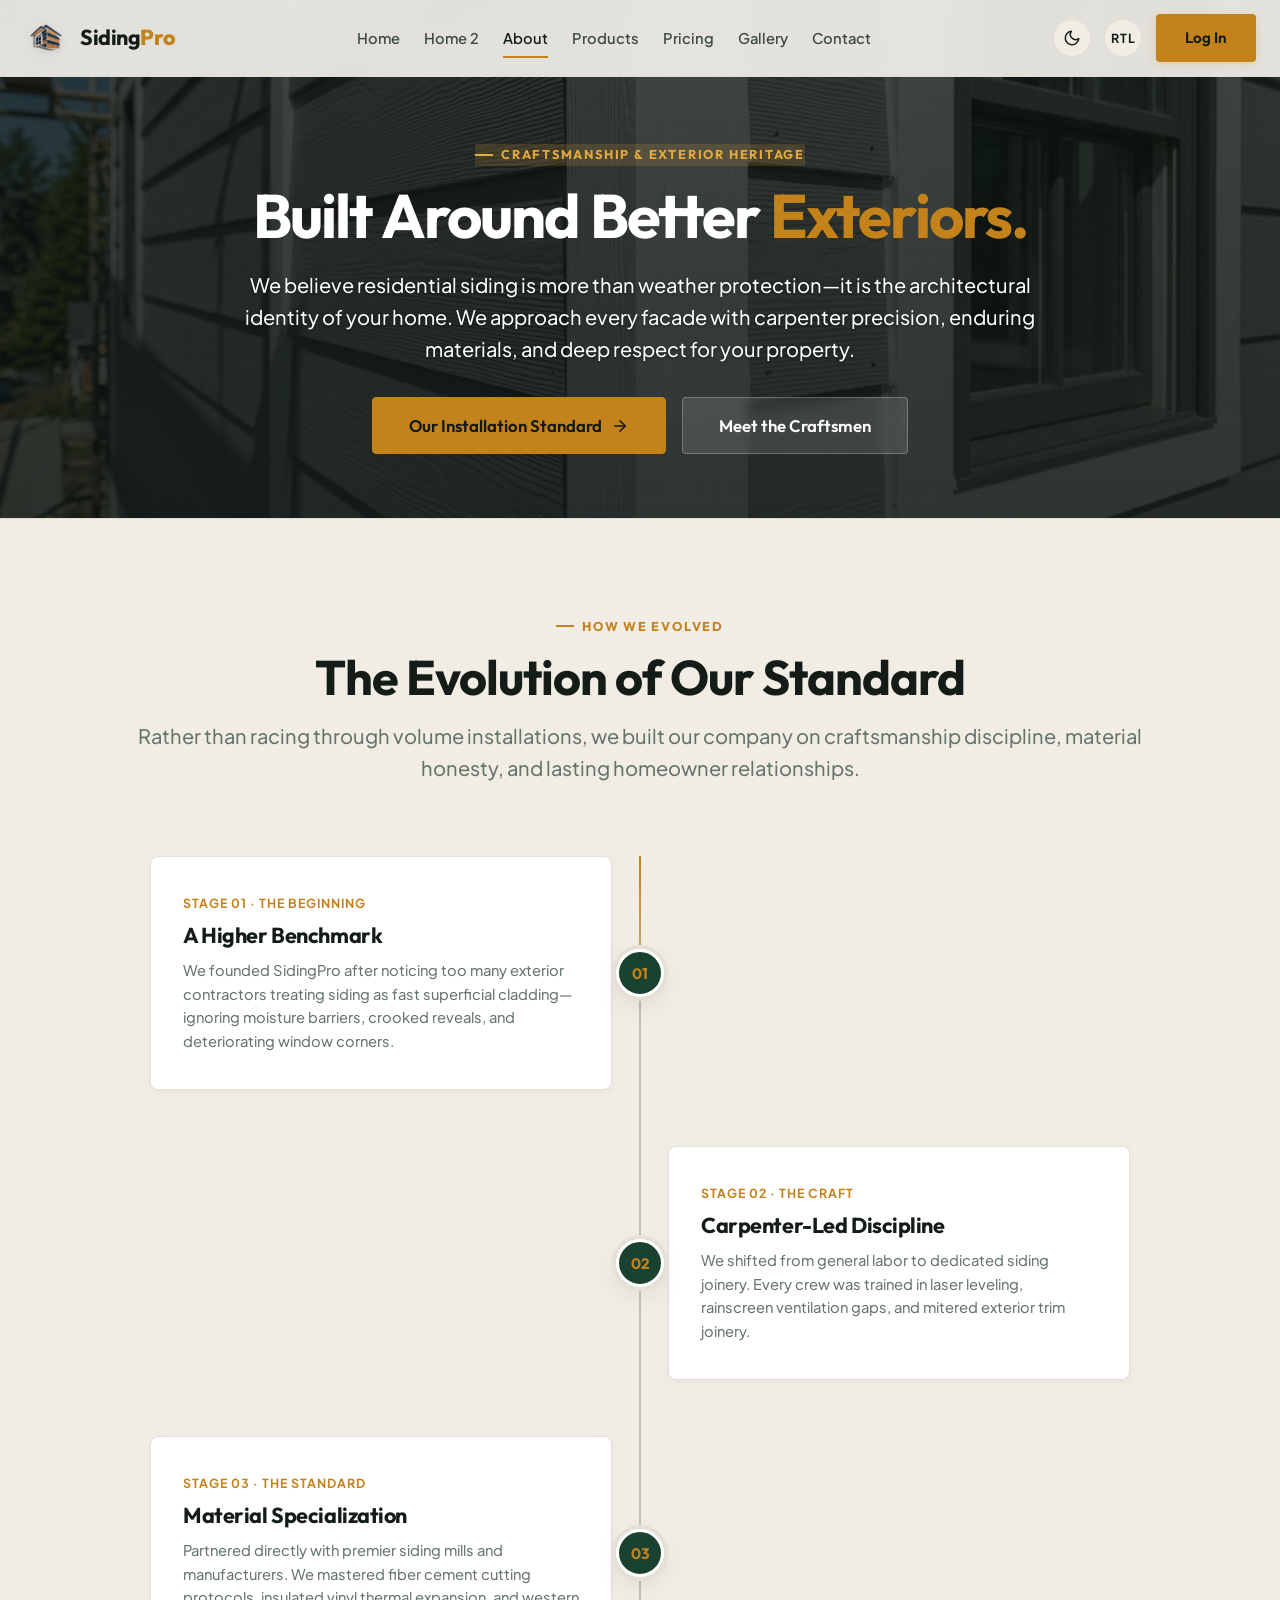
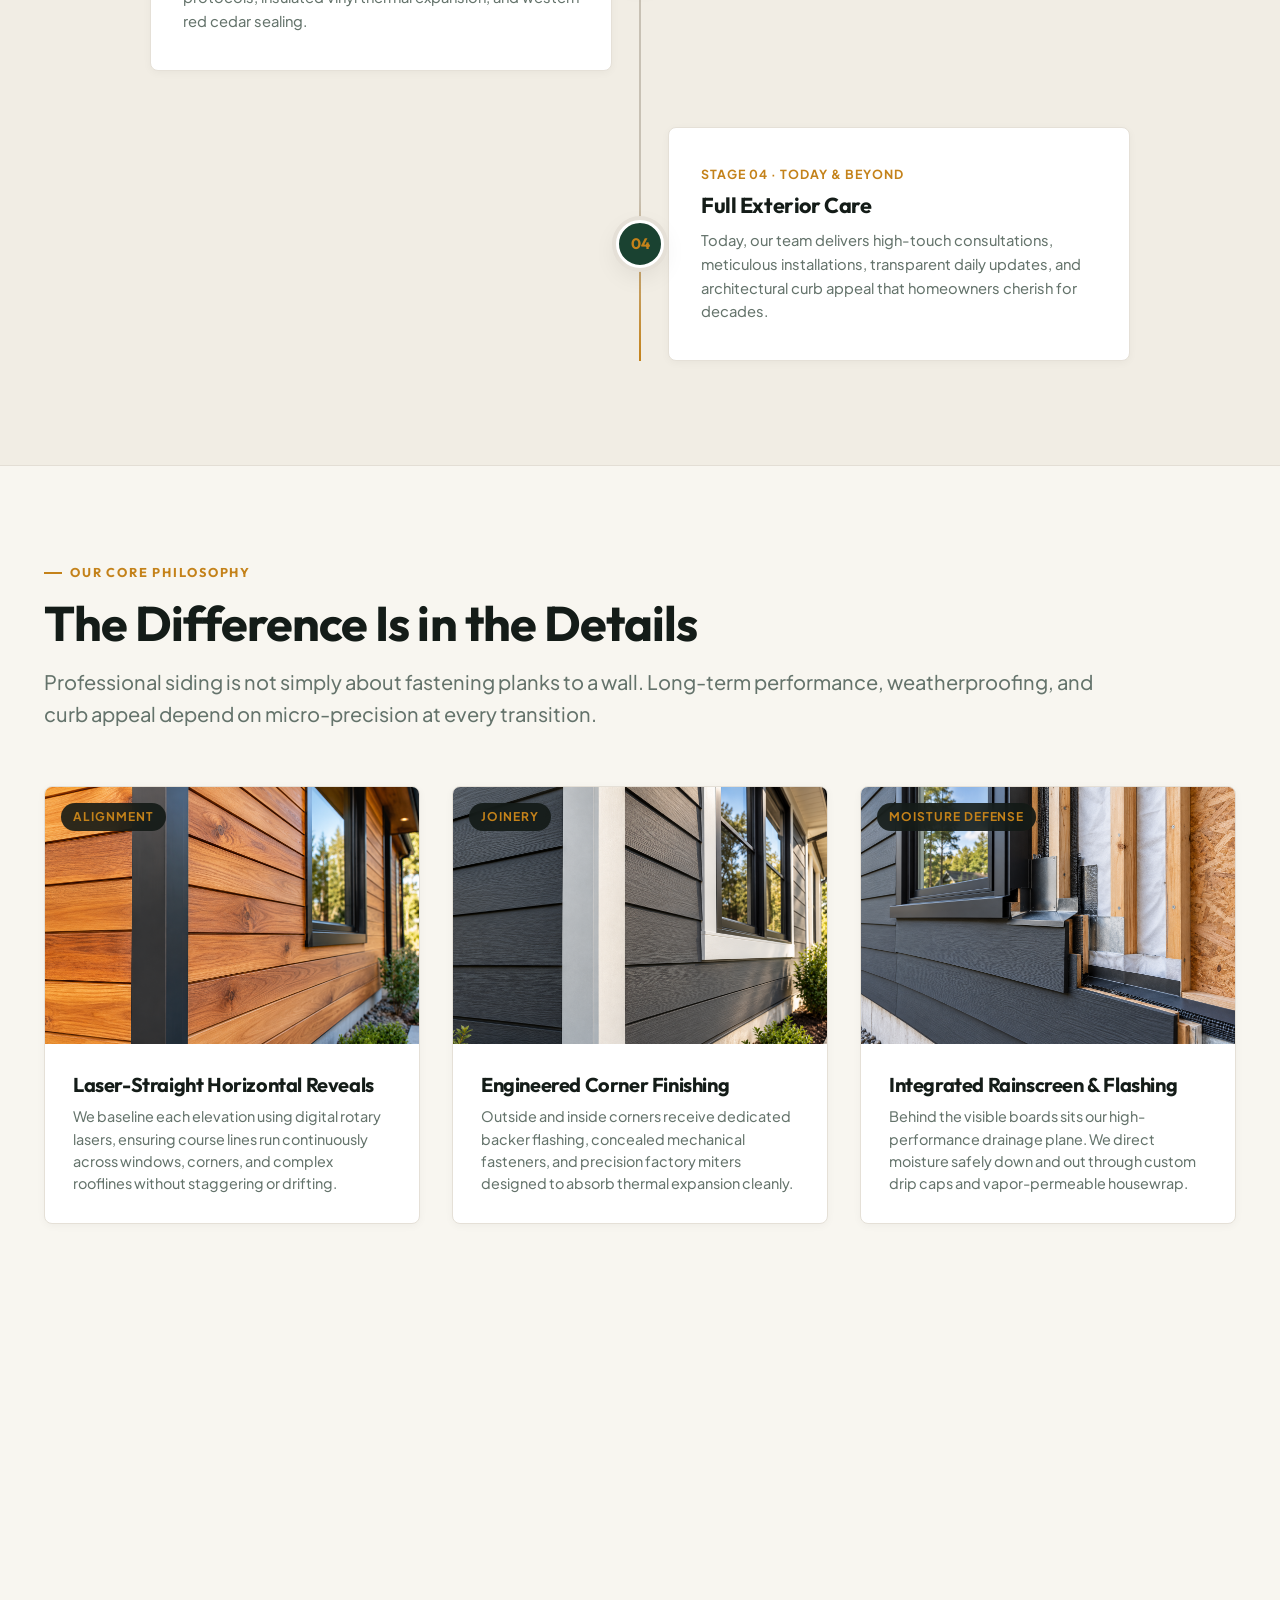
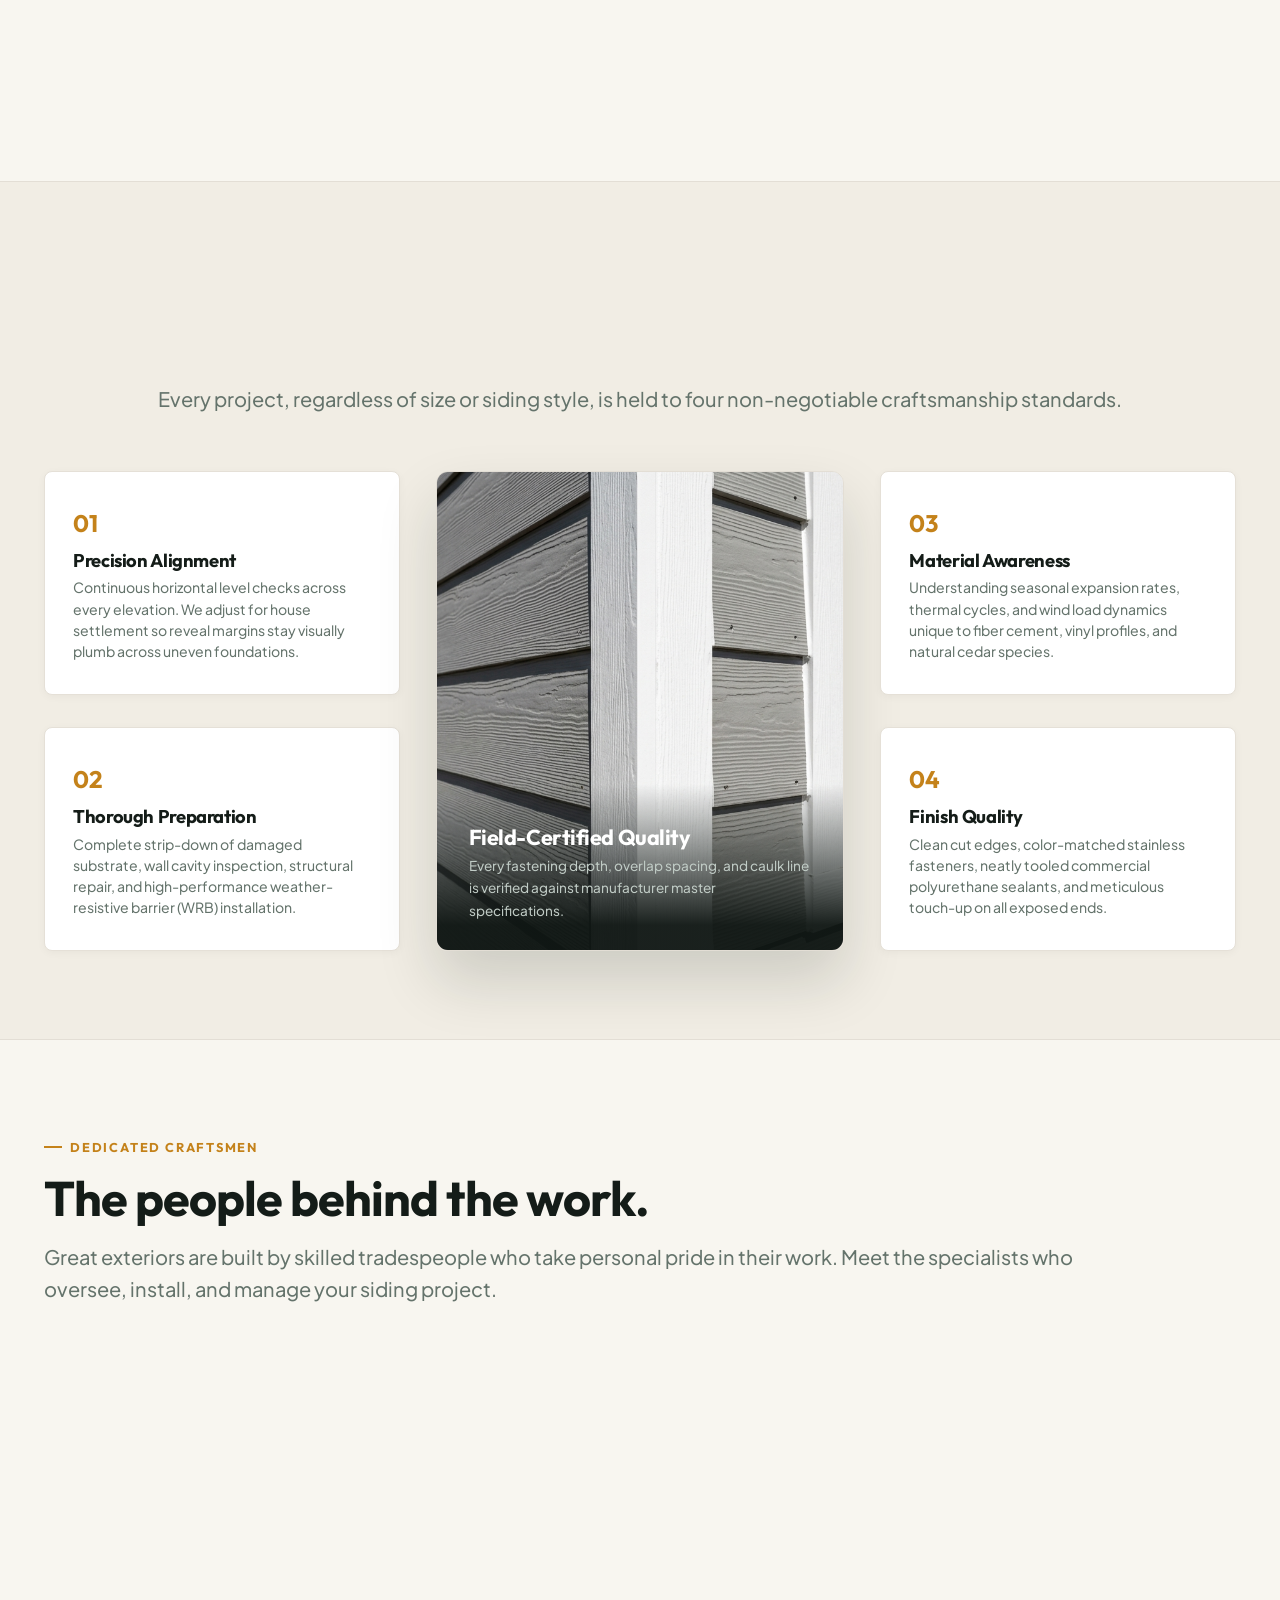
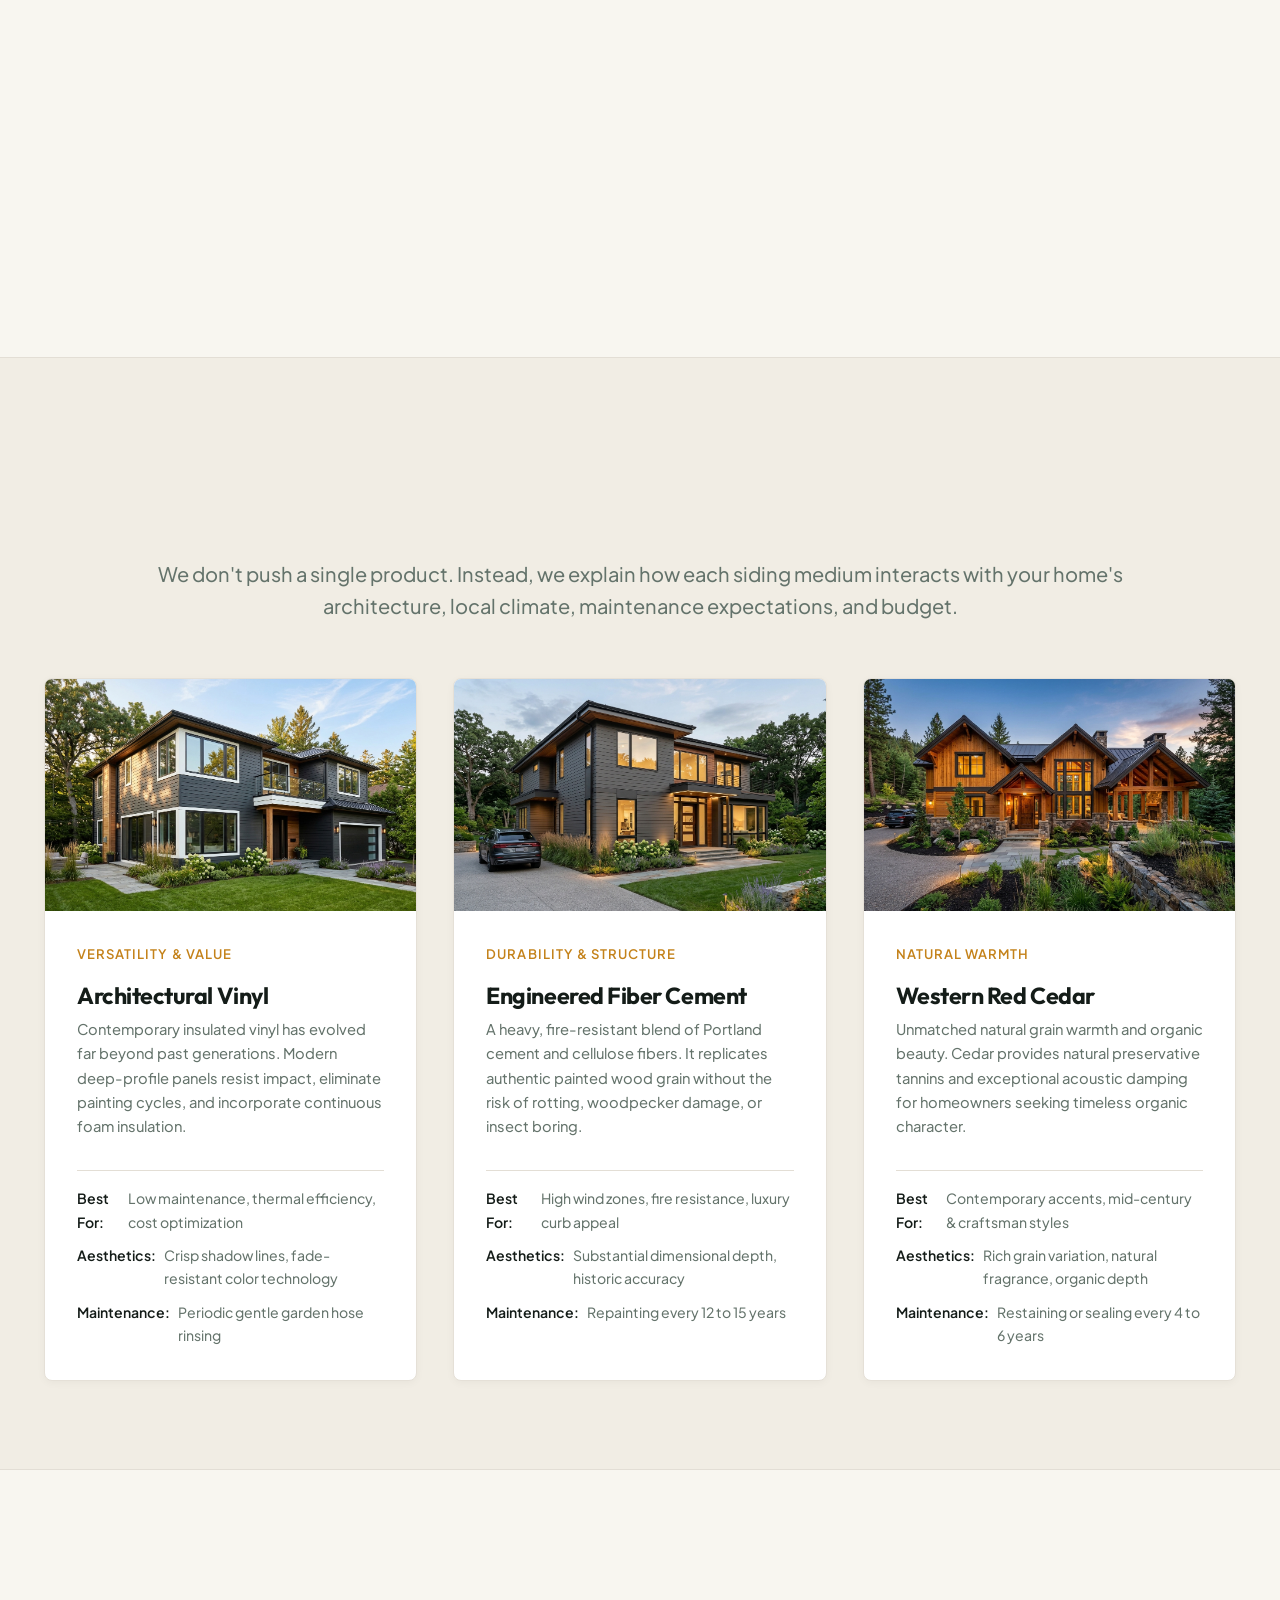
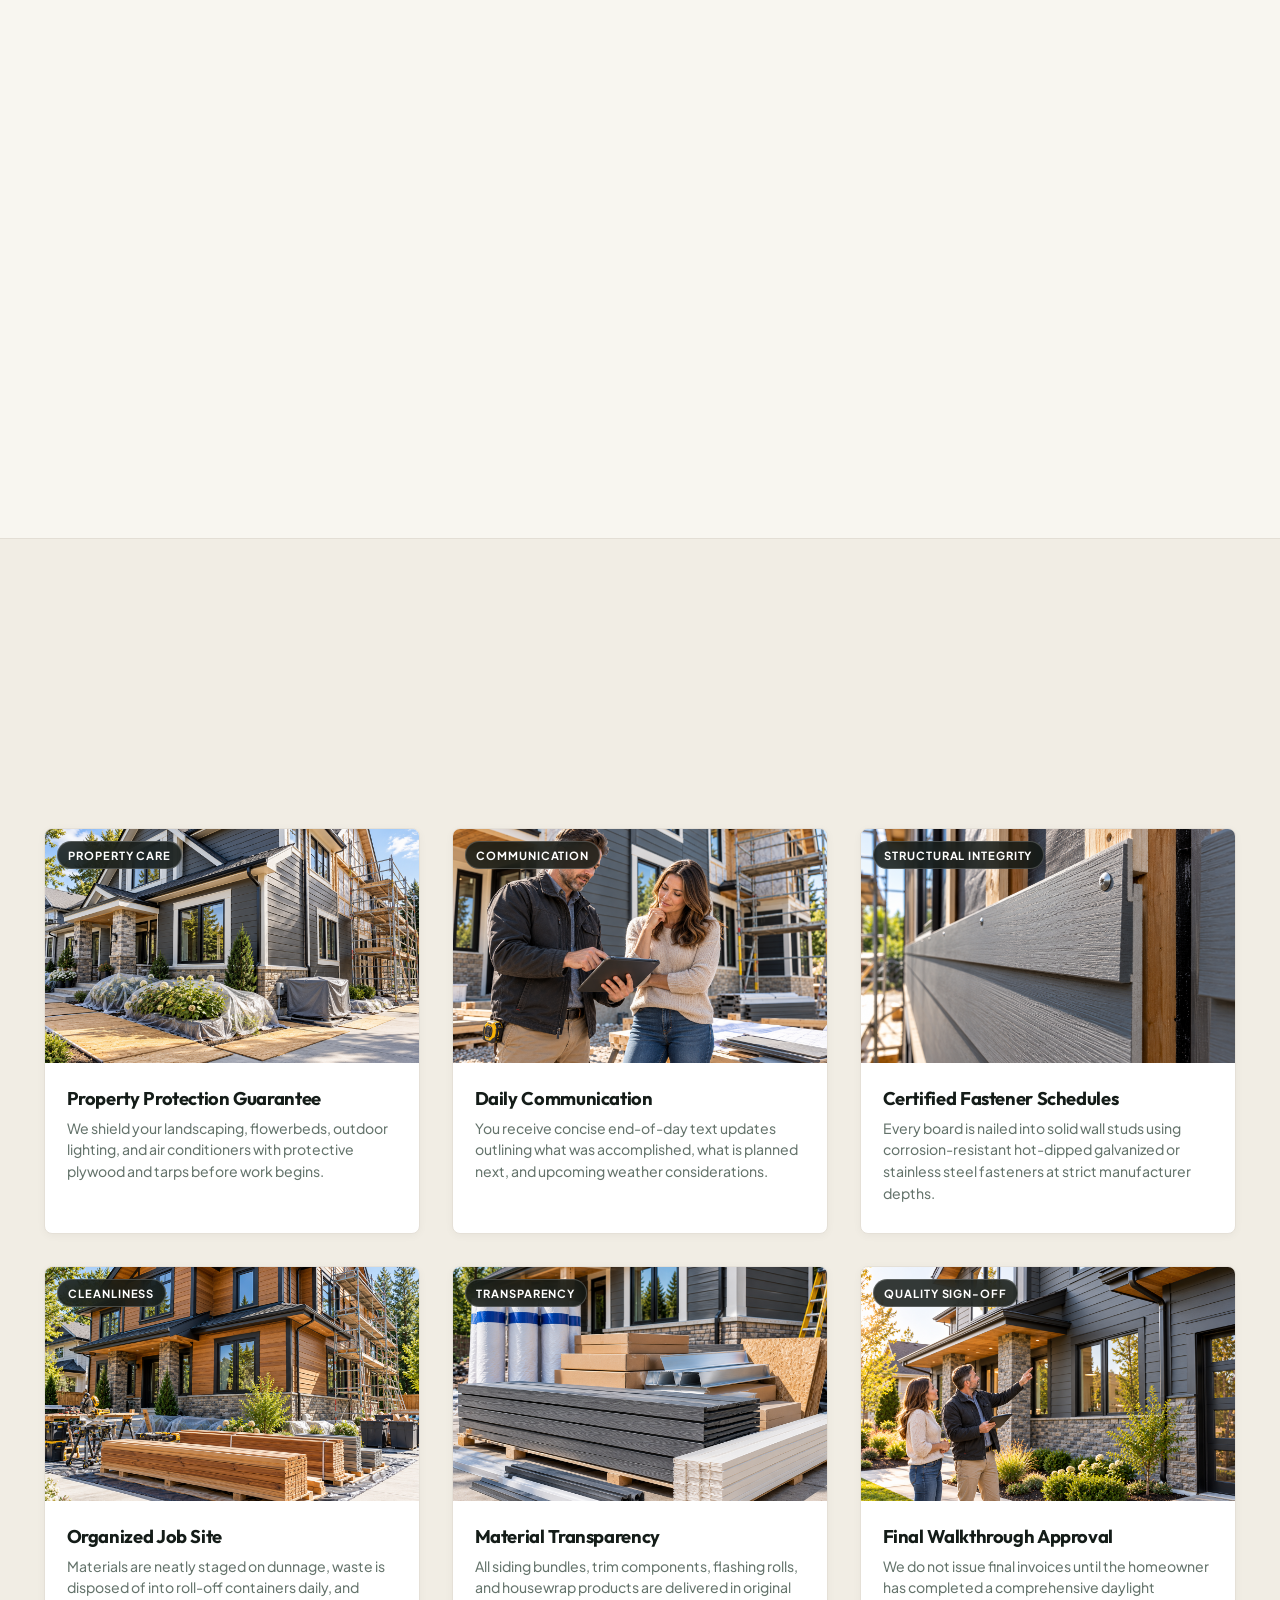
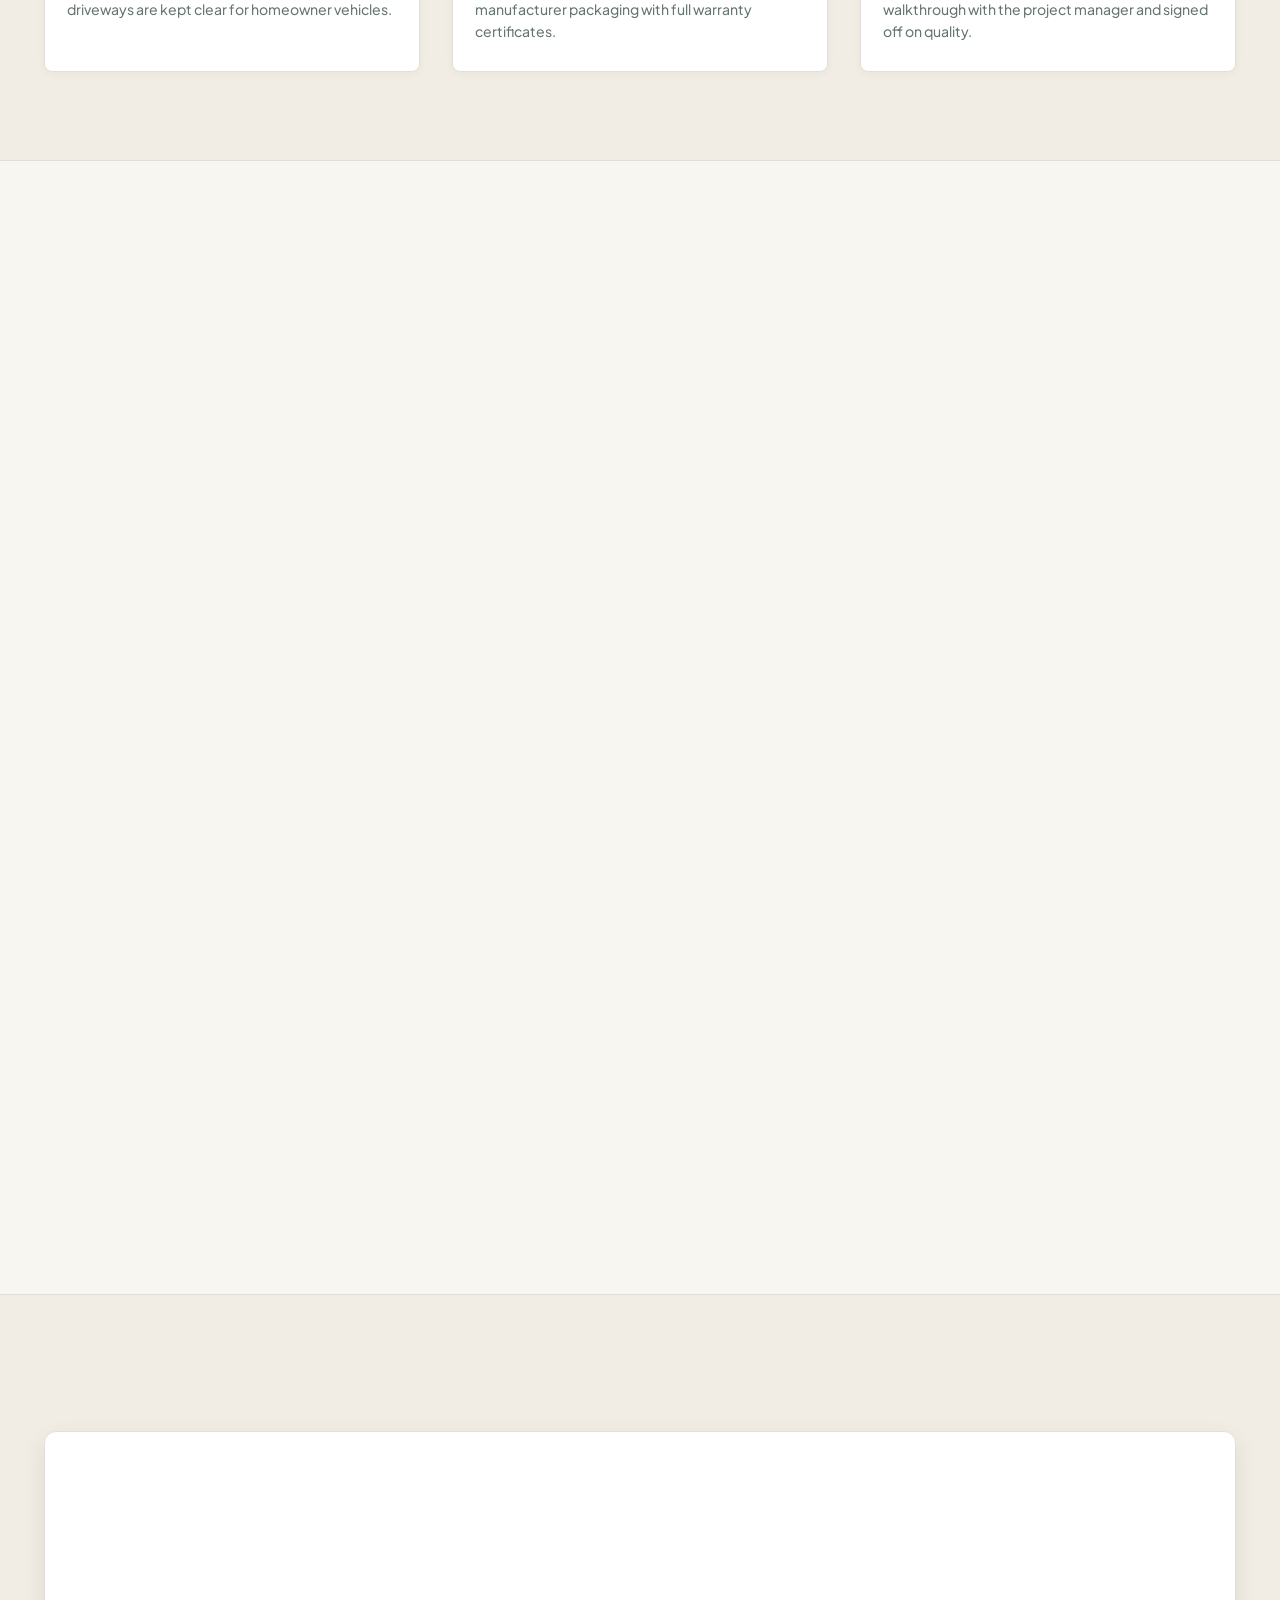
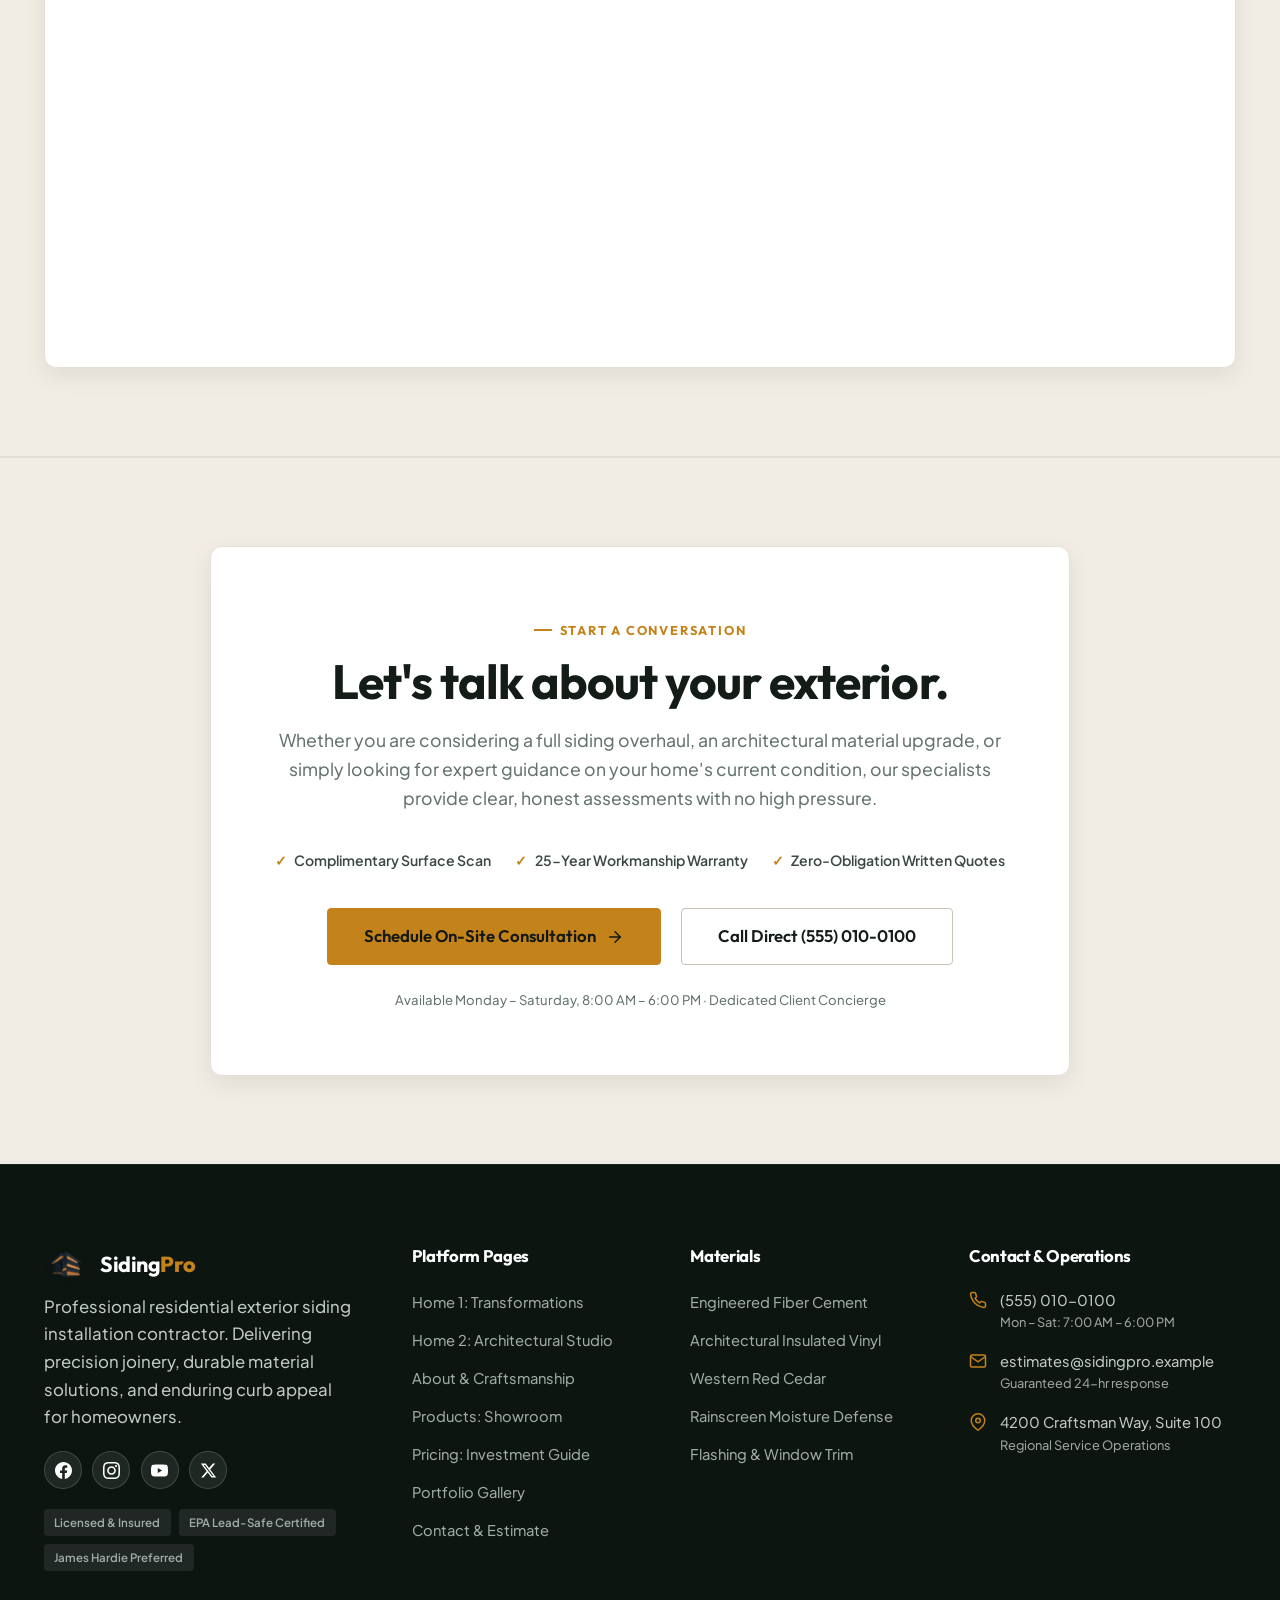
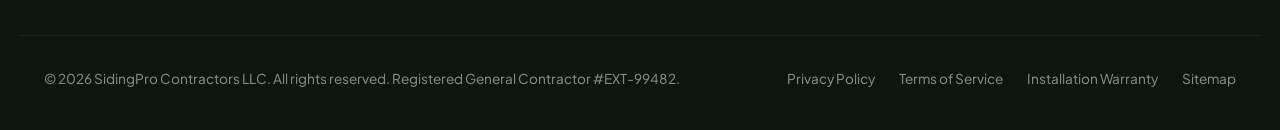
==== commit 51909319: "adding" ====
--- a/about.html
+++ b/about.html
@@ -180,7 +180,7 @@
           <!-- Card 1 -->
           <article class="craft-detail-card rv">
             <div class="craft-detail-thumb">
-              <img src="images/arch_detail.jpg" alt="Close-up detail of architectural siding reveals and precision trim lines">
+              <img src="images/About/01.png" alt="Close-up detail of architectural siding reveals and precision trim lines">
               <span class="craft-detail-badge">Alignment</span>
             </div>
             <div class="craft-detail-content">
@@ -192,7 +192,7 @@
           <!-- Card 2 -->
           <article class="craft-detail-card rv rv-delay-1">
             <div class="craft-detail-thumb">
-              <img src="images/craftsmanship.jpg" alt="Detail view of custom corner trim joinery and weather seal">
+              <img src="images/About/02.png" alt="Detail view of custom corner trim joinery and weather seal">
               <span class="craft-detail-badge">Joinery</span>
             </div>
             <div class="craft-detail-content">
@@ -204,7 +204,7 @@
           <!-- Card 3 -->
           <article class="craft-detail-card rv rv-delay-2">
             <div class="craft-detail-thumb">
-              <img src="images/cement.jpg" alt="Close up texture of fiber cement siding panels and water management flashing">
+              <img src="images/About/03.png" alt="Close up texture of fiber cement siding panels and water management flashing">
               <span class="craft-detail-badge">Moisture Defense</span>
             </div>
             <div class="craft-detail-content">
@@ -216,7 +216,7 @@
           <!-- Card 4 -->
           <article class="craft-detail-card rv">
             <div class="craft-detail-thumb">
-              <img src="images/wood.jpg" alt="Natural cedar wood siding grain with architectural stain finish">
+              <img src="images/About/04.png" alt="Natural cedar wood siding grain with architectural stain finish">
               <span class="craft-detail-badge">Material Integrity</span>
             </div>
             <div class="craft-detail-content">
@@ -228,7 +228,7 @@
           <!-- Card 5 -->
           <article class="craft-detail-card rv rv-delay-1">
             <div class="craft-detail-thumb">
-              <img src="images/vinyl.jpg" alt="Clean vinyl horizontal lap siding with seamless j-channel trim">
+              <img src="images/About/05.png" alt="Clean vinyl horizontal lap siding with seamless j-channel trim">
               <span class="craft-detail-badge">Window Surrounds</span>
             </div>
             <div class="craft-detail-content">
@@ -240,7 +240,7 @@
           <!-- Card 6 -->
           <article class="craft-detail-card rv rv-delay-2">
             <div class="craft-detail-thumb">
-              <img src="images/hero.jpg" alt="Finished home exterior with clean roofline transition and soffit integration">
+              <img src="images/About/06.png" alt="Finished home exterior with clean roofline transition and soffit integration">
               <span class="craft-detail-badge">Transitions</span>
             </div>
             <div class="craft-detail-content">
@@ -329,7 +329,7 @@
           <!-- Person 1 -->
           <article class="team-card rv">
             <div class="team-photo-wrap">
-              <img src="images/g1.jpg" alt="Lead Installation Specialist reviewing architectural drawings on site">
+              <img src="images/About/p1.png" alt="Lead Installation Specialist reviewing architectural drawings on site">
             </div>
             <div class="team-body">
               <h3 class="team-name">Marcus Vance</h3>
@@ -341,7 +341,7 @@
           <!-- Person 2 -->
           <article class="team-card rv rv-delay-1">
             <div class="team-photo-wrap">
-              <img src="images/g2.jpg" alt="Exterior Project Coordinator consulting on material samples">
+              <img src="images/About/p2.png" alt="Exterior Project Coordinator consulting on material samples">
             </div>
             <div class="team-body">
               <h3 class="team-name">Elena Rostova</h3>
@@ -353,7 +353,7 @@
           <!-- Person 3 -->
           <article class="team-card rv rv-delay-2">
             <div class="team-photo-wrap">
-              <img src="images/g3.jpg" alt="Architectural Material Advisor holding color and texture palettes">
+              <img src="images/About/p3.png" alt="Architectural Material Advisor holding color and texture palettes">
             </div>
             <div class="team-body">
               <h3 class="team-name">David Thorne</h3>
@@ -365,7 +365,7 @@
           <!-- Person 4 -->
           <article class="team-card rv rv-delay-3">
             <div class="team-photo-wrap">
-              <img src="images/g4.jpg" alt="Site Quality Supervisor inspecting completed window surrounds">
+              <img src="images/About/p4.png" alt="Site Quality Supervisor inspecting completed window surrounds">
             </div>
             <div class="team-body">
               <h3 class="team-name">Julian Ramirez</h3>
@@ -514,7 +514,7 @@
           <!-- 01 -->
           <article class="trust-principle-card rv">
             <div class="trust-card-thumb">
-              <img src="images/Home/hero.png" alt="Property and landscaping protection during exterior siding installation" loading="lazy">
+              <img src="images/About/1.png" alt="Property and landscaping protection during exterior siding installation" loading="lazy">
               <span class="trust-card-tag">Property Care</span>
             </div>
             <div class="trust-card-body">
@@ -526,7 +526,7 @@
           <!-- 02 -->
           <article class="trust-principle-card rv rv-delay-1">
             <div class="trust-card-thumb">
-              <img src="images/g1.jpg" alt="Dedicated field project manager providing daily exterior progress updates" loading="lazy">
+              <img src="images/About/2.png" alt="Dedicated field project manager providing daily exterior progress updates" loading="lazy">
               <span class="trust-card-tag">Communication</span>
             </div>
             <div class="trust-card-body">
@@ -538,7 +538,7 @@
           <!-- 03 -->
           <article class="trust-principle-card rv rv-delay-2">
             <div class="trust-card-thumb">
-              <img src="images/craftsmanship.jpg" alt="Master craftsman checking siding fastener depth and spacing" loading="lazy">
+              <img src="images/About/3.png" alt="Master craftsman checking siding fastener depth and spacing" loading="lazy">
               <span class="trust-card-tag">Structural Integrity</span>
             </div>
             <div class="trust-card-body">
@@ -550,7 +550,7 @@
           <!-- 04 -->
           <article class="trust-principle-card rv">
             <div class="trust-card-thumb">
-              <img src="images/arch_detail.jpg" alt="Organized materials staged neatly on protective dunnage" loading="lazy">
+              <img src="images/About/4.png" alt="Organized materials staged neatly on protective dunnage" loading="lazy">
               <span class="trust-card-tag">Cleanliness</span>
             </div>
             <div class="trust-card-body">
@@ -562,7 +562,7 @@
           <!-- 05 -->
           <article class="trust-principle-card rv rv-delay-1">
             <div class="trust-card-thumb">
-              <img src="images/cement.jpg" alt="Mill direct siding packaging and warranty certificates" loading="lazy">
+              <img src="images/About/5.png" alt="Mill direct siding packaging and warranty certificates" loading="lazy">
               <span class="trust-card-tag">Transparency</span>
             </div>
             <div class="trust-card-body">
@@ -574,7 +574,7 @@
           <!-- 06 -->
           <article class="trust-principle-card rv rv-delay-2">
             <div class="trust-card-thumb">
-              <img src="images/after.jpg" alt="Final daylight inspection and homeowner quality walkthrough" loading="lazy">
+              <img src="images/About/6.png" alt="Final daylight inspection and homeowner quality walkthrough" loading="lazy">
               <span class="trust-card-tag">Quality Sign-Off</span>
             </div>
             <div class="trust-card-body">
@@ -664,7 +664,7 @@
           </div>
 
           <div class="commitment-image-wrap rv rv-delay-2">
-            <img src="images/hero.jpg" alt="Finished architectural exterior home standing strong in twilight">
+            <img src="images/About/About 1.png" alt="Finished architectural exterior home standing strong in twilight">
           </div>
         </div>
       </div>
--- a/style.css
+++ b/style.css
@@ -1564,8 +1564,9 @@
 .ba .hd::after {
   content: "↔";
   position: absolute;
-  inset-block-start: 50%;
-  inset-inline-start: 50%;
+  top: 50%;
+  left: 50%;
+  right: auto;
   transform: translate(-50%, -50%);
   width: 44px;
   height: 44px;
@@ -1577,6 +1578,13 @@
   font-weight: 700;
   border: 3px solid #ffffff;
   box-shadow: 0 4px 12px rgba(0, 0, 0, 0.4);
+  box-sizing: border-box;
+}
+
+[dir="rtl"] .ba .hd::after {
+  left: 50%;
+  right: auto;
+  transform: translate(-50%, -50%);
 }
 
 .ba input[type="range"] {
@@ -4653,6 +4661,9 @@
   border-block: 1px solid var(--border-subtle);
   padding-block: 0.85rem;
   transition: background-color var(--transition-normal);
+  width: 100%;
+  max-width: 100vw;
+  box-sizing: border-box;
 }
 
 [data-theme="dark"] .prod-mat-nav-shell {
@@ -4664,14 +4675,16 @@
   align-items: center;
   justify-content: center;
   gap: 0.85rem;
-  overflow-x: auto;
   padding-inline: 1rem;
-  -webkit-overflow-scrolling: touch;
+  max-width: 1200px;
+  margin-inline: auto;
+  box-sizing: border-box;
 }
 
 .prod-mat-btn {
   display: inline-flex;
   align-items: center;
+  justify-content: center;
   gap: 0.6rem;
   padding: 0.65rem 1.4rem;
   border-radius: var(--radius-full);
@@ -4696,6 +4709,26 @@
   color: #ffffff;
   border-color: var(--brand-green);
   box-shadow: var(--shadow-sm);
+}
+
+.btn-text-full {
+  display: inline;
+}
+
+.btn-text-short {
+  display: none;
+}
+
+@media (min-width: 641px) and (max-width: 860px) {
+  .prod-mat-nav {
+    gap: 0.5rem;
+    padding-inline: 0.75rem;
+  }
+
+  .prod-mat-btn {
+    padding: 0.6rem 1rem;
+    font-size: 0.85rem;
+  }
 }
 
 /* Dedicated Material Showcases */
@@ -5342,6 +5375,50 @@
 }
 
 @media (max-width: 640px) {
+  /* Material Navigation Filter Bar Mobile Fix (360px) */
+  .prod-mat-nav-shell {
+    padding-block: 0.5rem;
+    overflow: hidden;
+  }
+
+  .prod-mat-nav {
+    display: grid;
+    grid-template-columns: repeat(3, minmax(0, 1fr));
+    gap: 0.35rem;
+    padding-inline: 0.55rem;
+    width: 100%;
+    max-width: 100%;
+    overflow-x: hidden;
+    box-sizing: border-box;
+  }
+
+  .prod-mat-btn {
+    width: 100%;
+    min-width: 0;
+    padding: 0.6rem 0.2rem;
+    font-size: 0.78rem;
+    font-weight: 600;
+    justify-content: center;
+    text-align: center;
+    white-space: nowrap;
+    overflow: hidden;
+    text-overflow: ellipsis;
+    border-radius: var(--radius-full);
+    box-sizing: border-box;
+    gap: 0;
+  }
+
+  .btn-text-full {
+    display: none;
+  }
+
+  .btn-text-short {
+    display: inline;
+    white-space: nowrap;
+    overflow: hidden;
+    text-overflow: ellipsis;
+  }
+
   .mat-feature-visual {
     width: 100%;
     max-width: 100%;
@@ -5380,6 +5457,18 @@
 
   .prod-cta-box {
     padding: 2.5rem 1.5rem;
+  }
+}
+
+@media (max-width: 350px) {
+  .prod-mat-nav {
+    gap: 0.25rem;
+    padding-inline: 0.35rem;
+  }
+
+  .prod-mat-btn {
+    padding: 0.52rem 0.15rem;
+    font-size: 0.72rem;
   }
 }
 
@@ -5497,6 +5586,8 @@
   width: 100%;
   height: 100%;
   object-fit: cover;
+  object-position: center;
+  display: block;
   transition: transform var(--transition-slow);
 }
 
@@ -5654,6 +5745,8 @@
   width: 100%;
   height: 100%;
   object-fit: cover;
+  object-position: center;
+  display: block;
 }
 
 .lightbox-details {
@@ -6194,6 +6287,7 @@
   width: 100%;
   height: 100%;
   object-fit: cover;
+  object-position: center;
   transition: transform 0.5s ease;
   display: block;
 }
@@ -6278,6 +6372,8 @@
   width: 100%;
   height: 100%;
   object-fit: cover;
+  object-position: center;
+  display: block;
   transition: transform var(--transition-slow);
 }
 
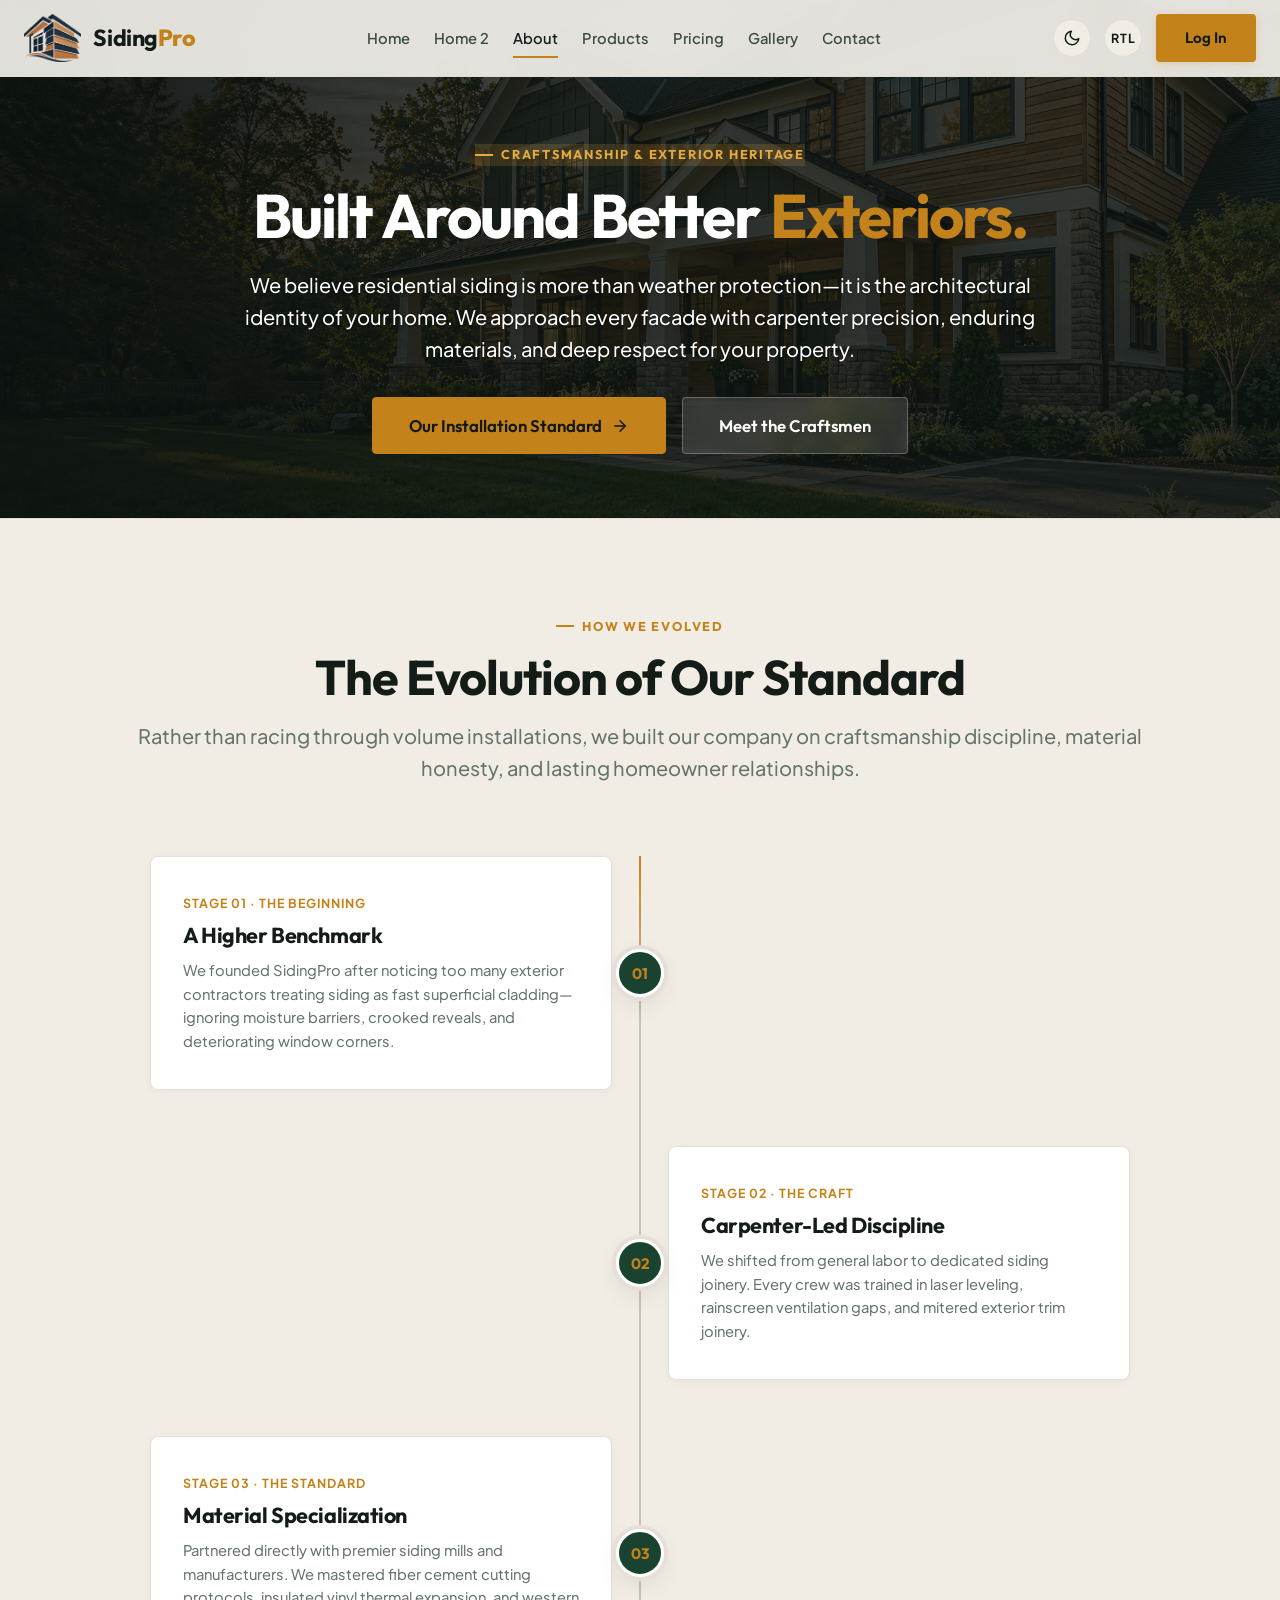
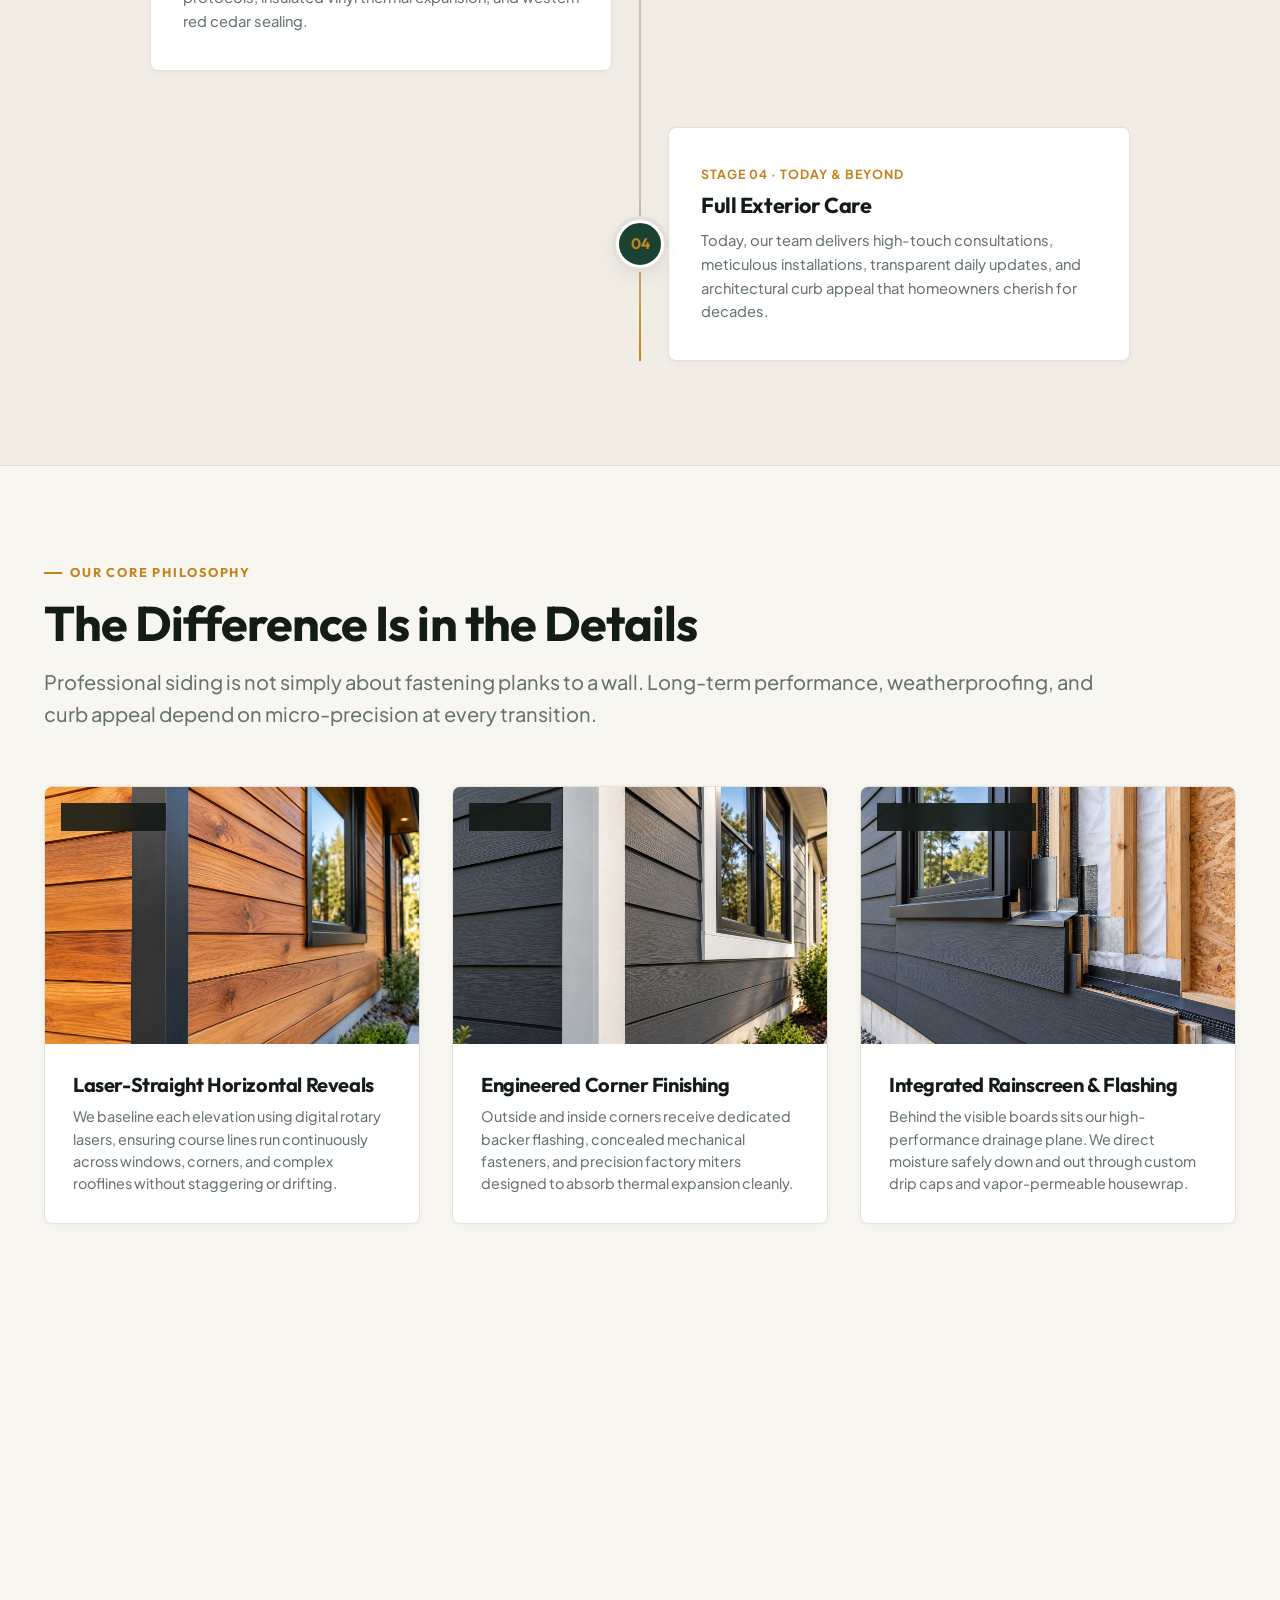
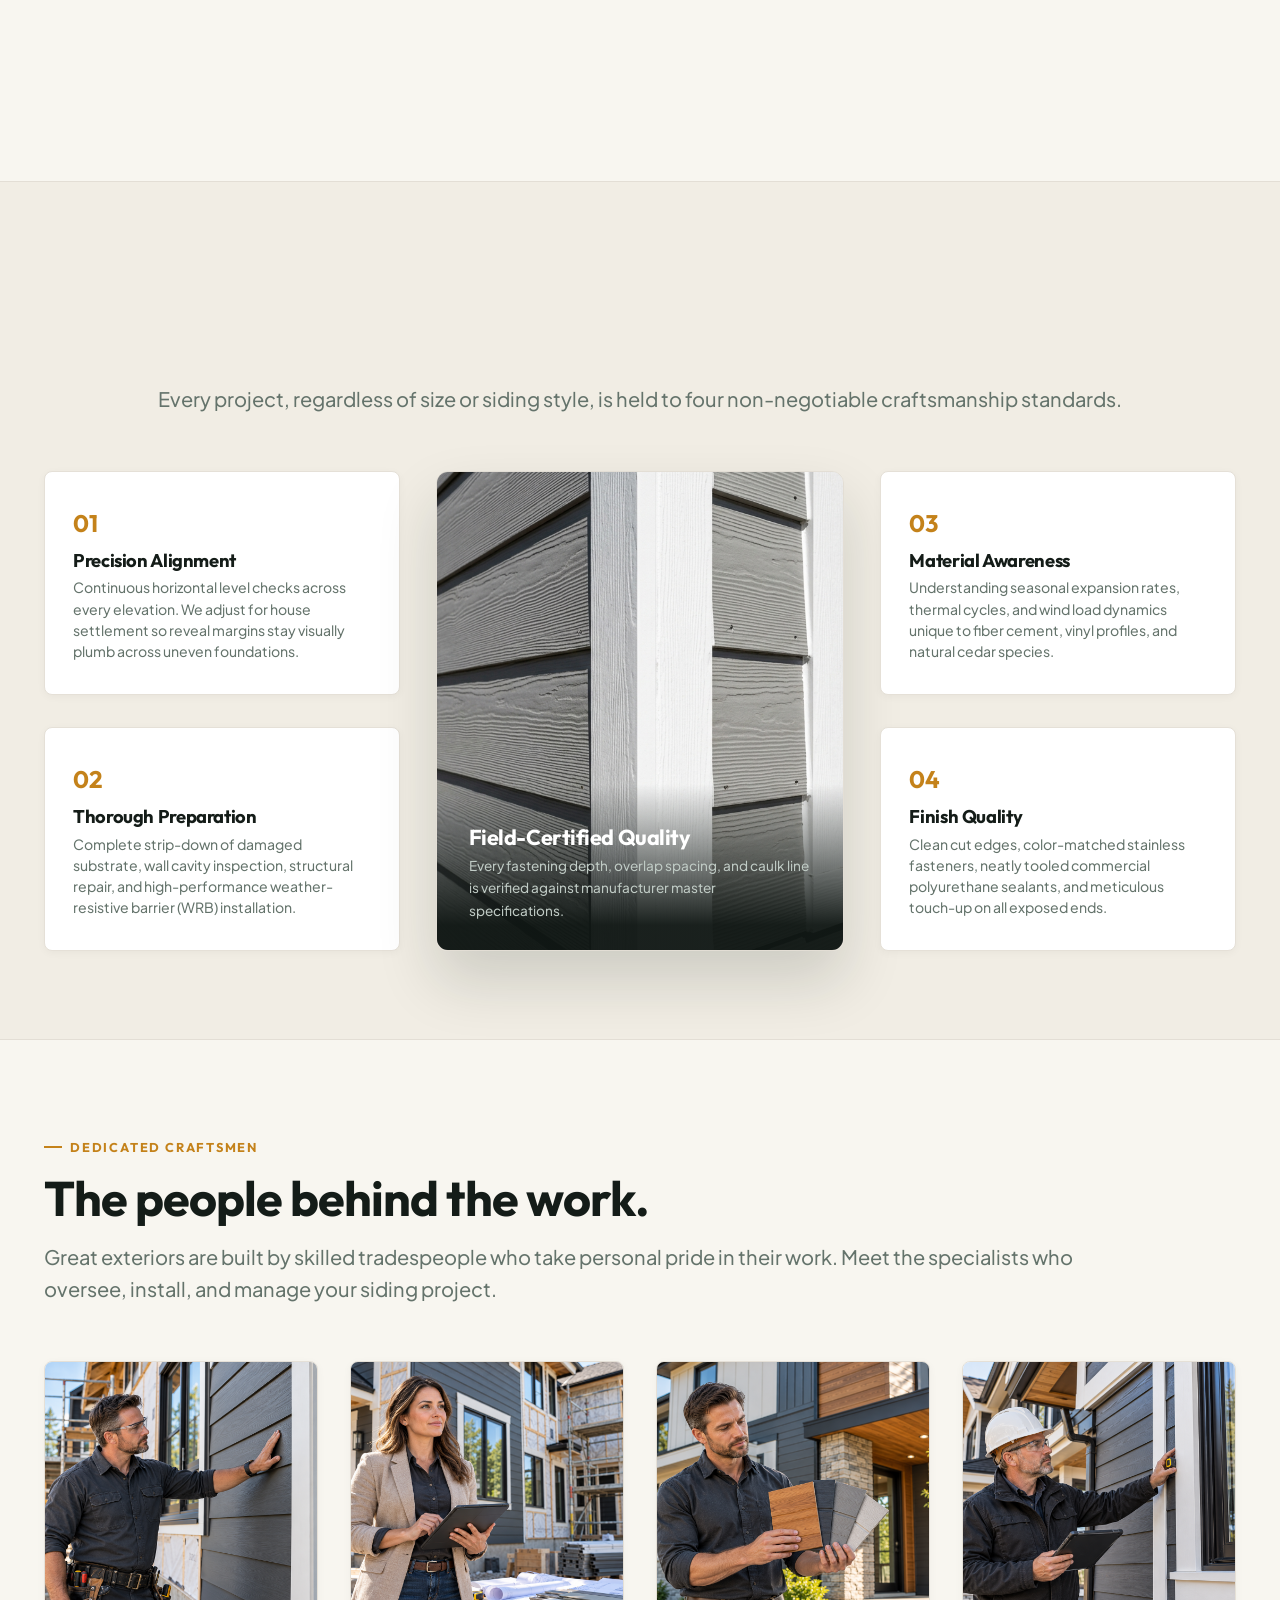
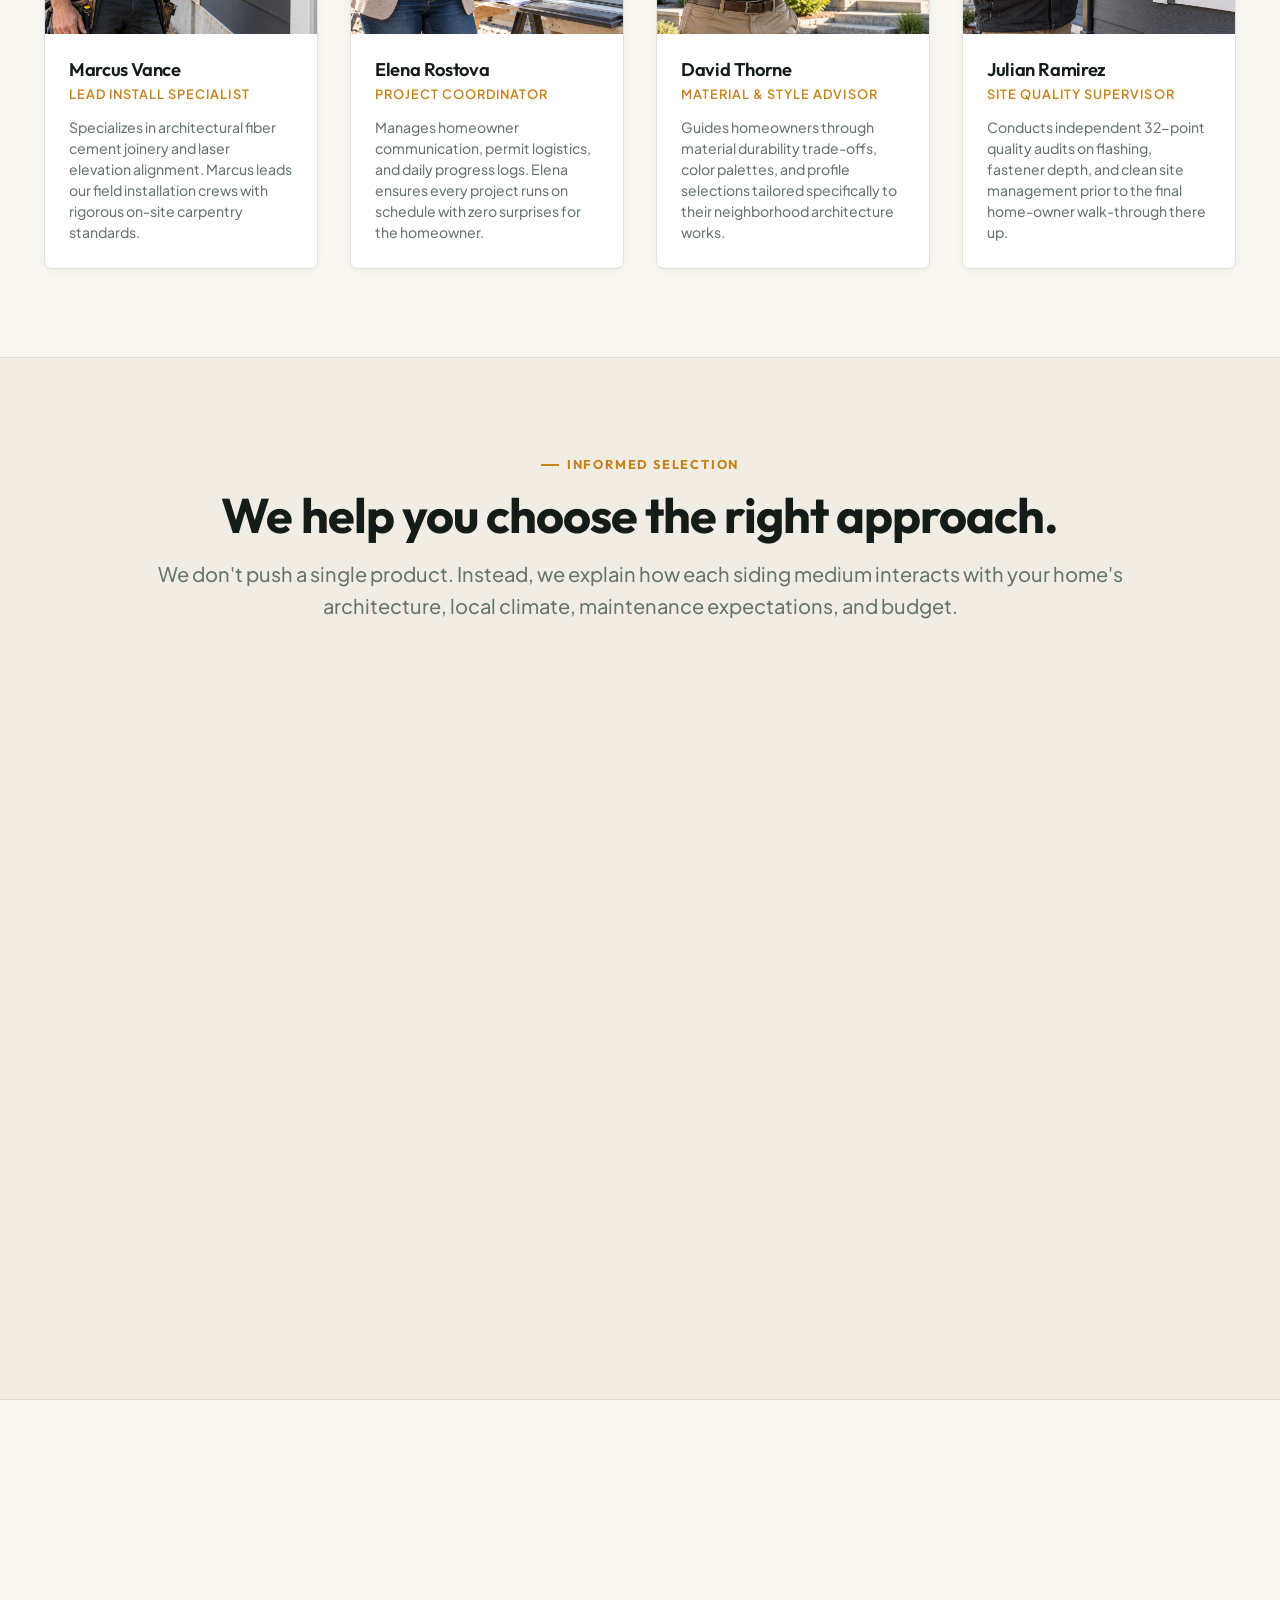
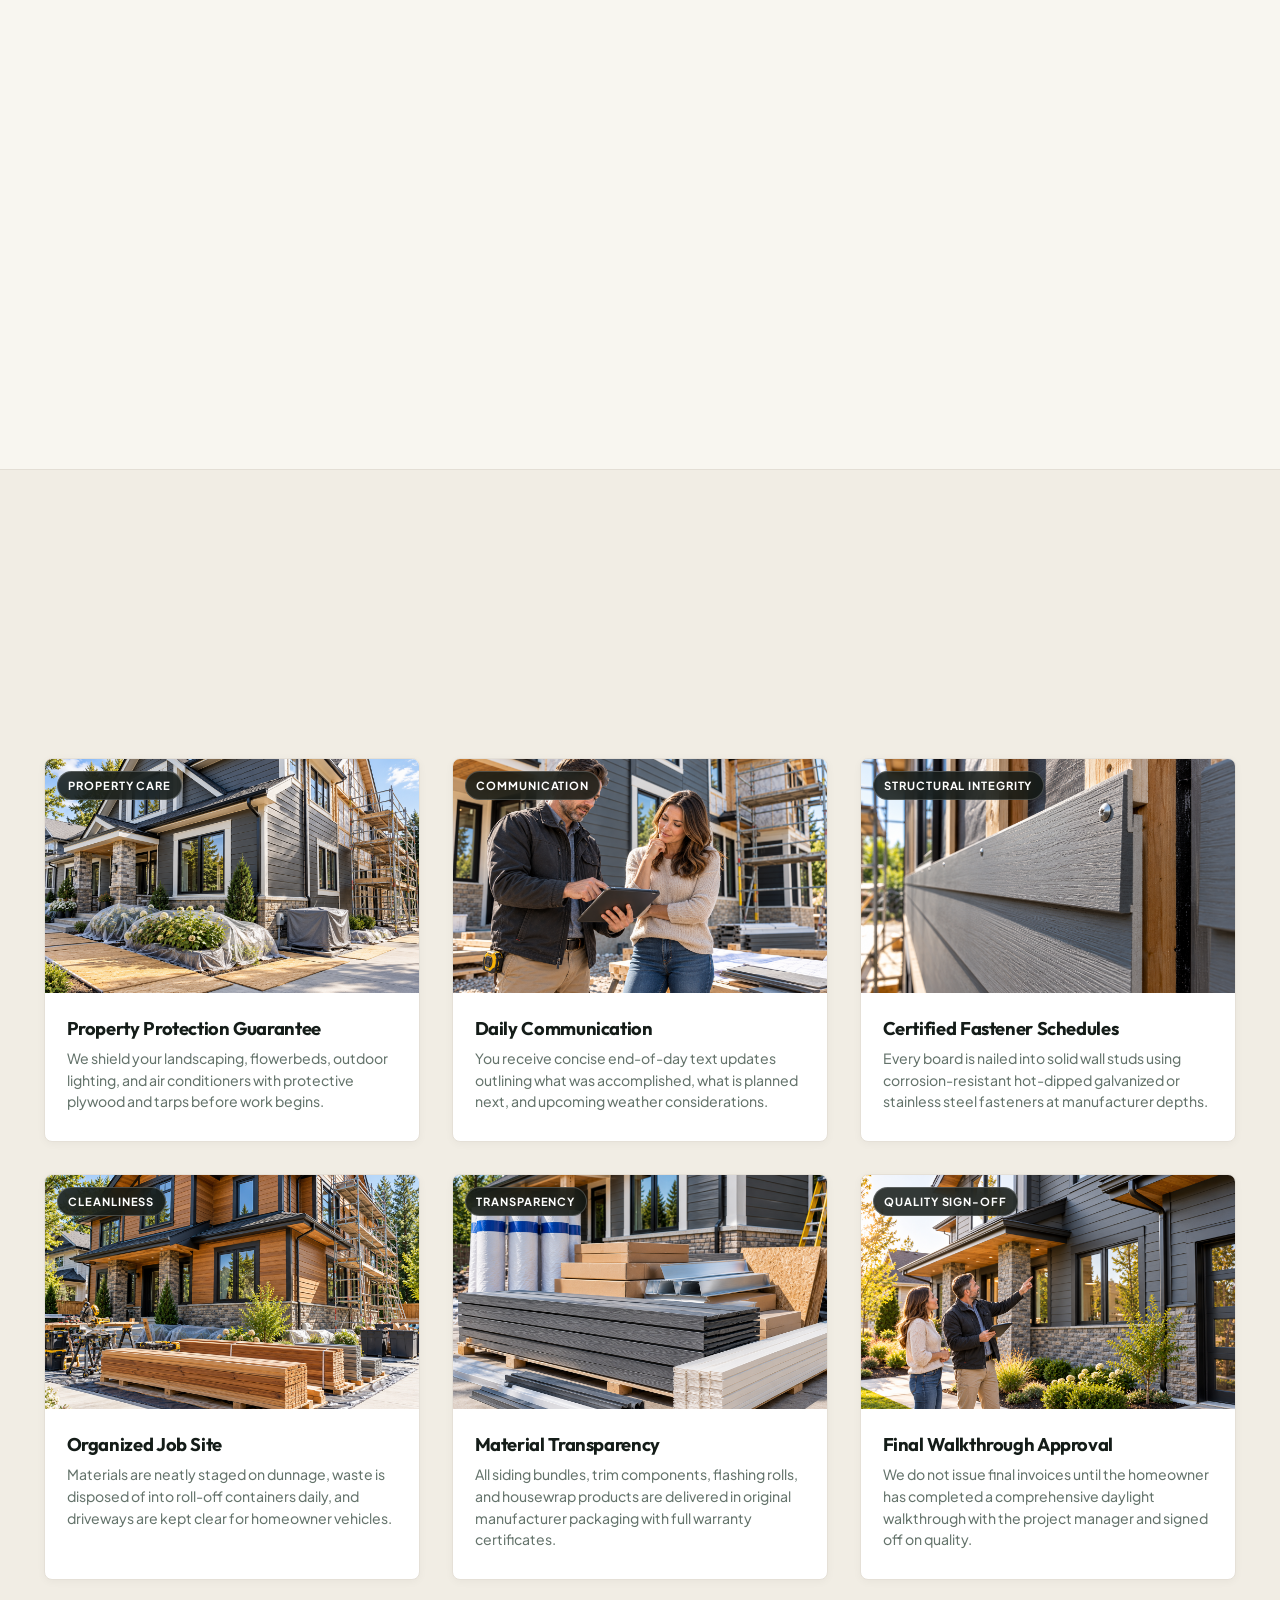
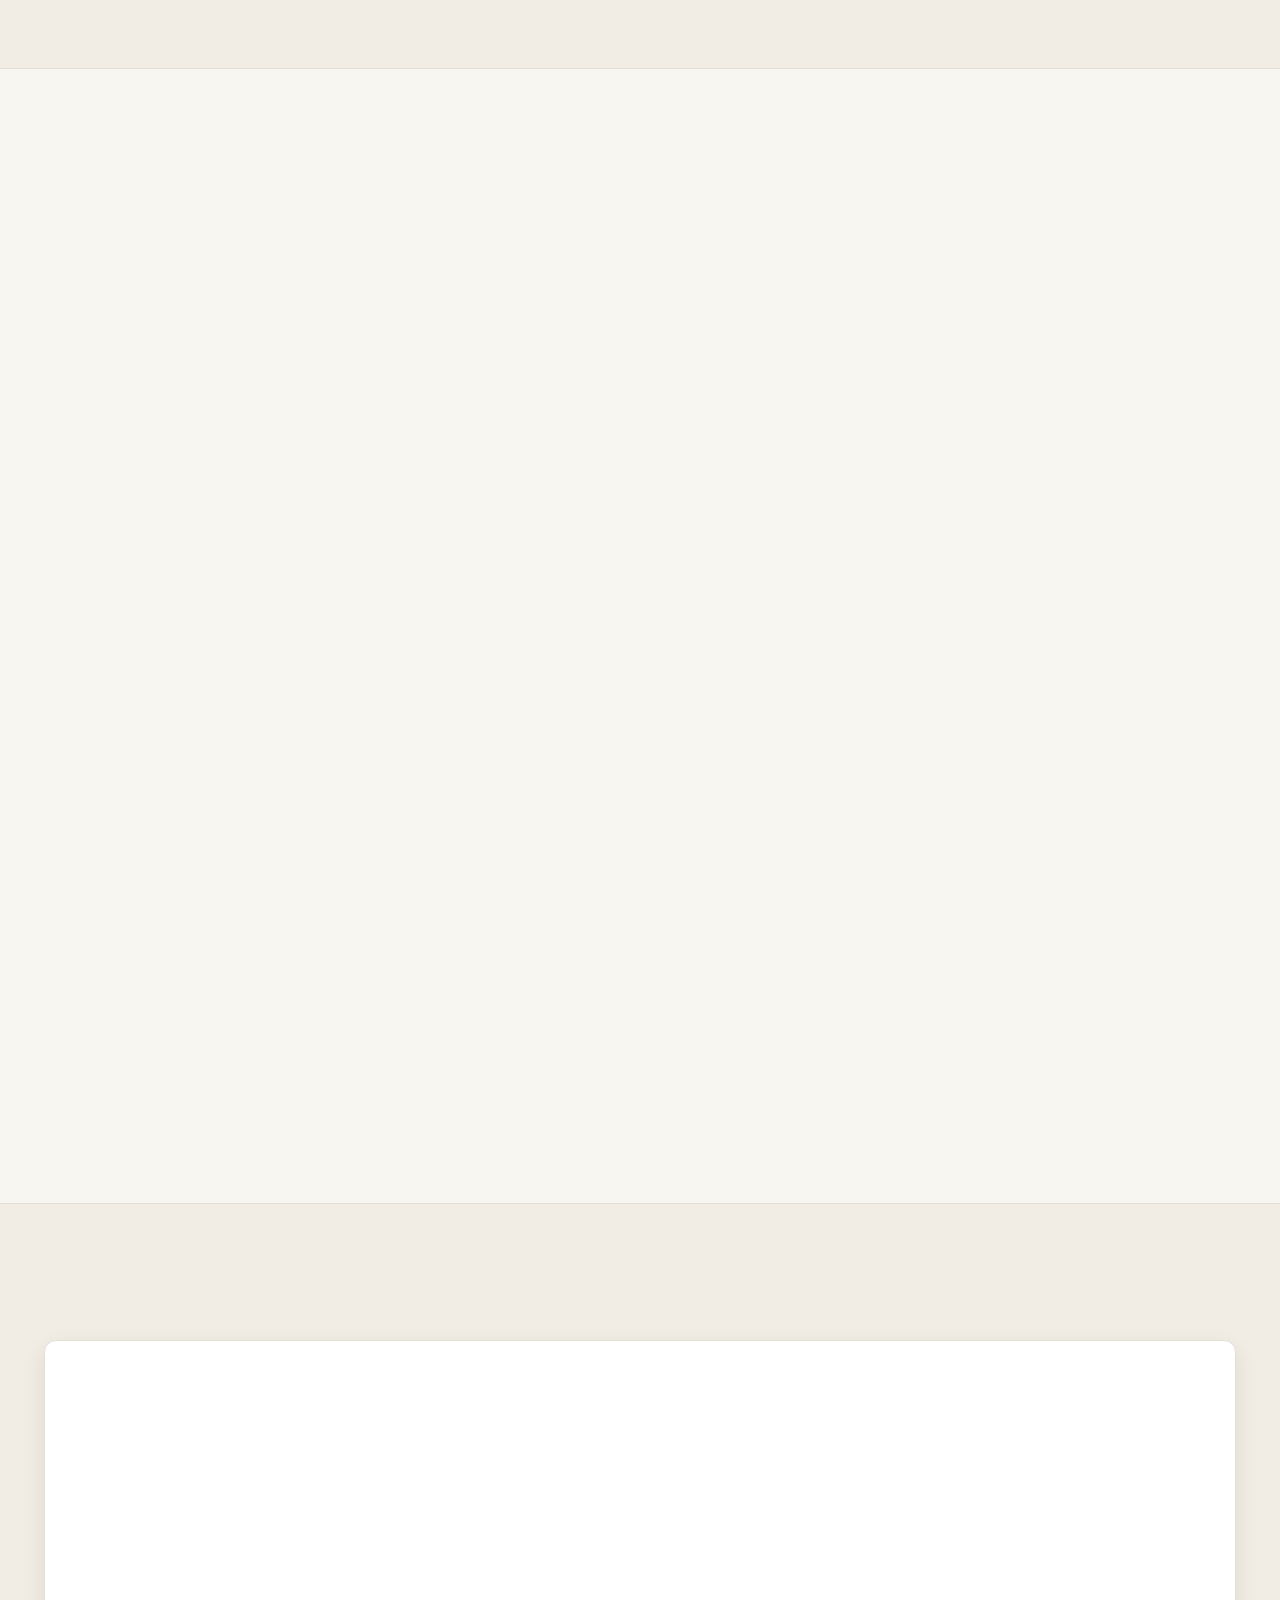
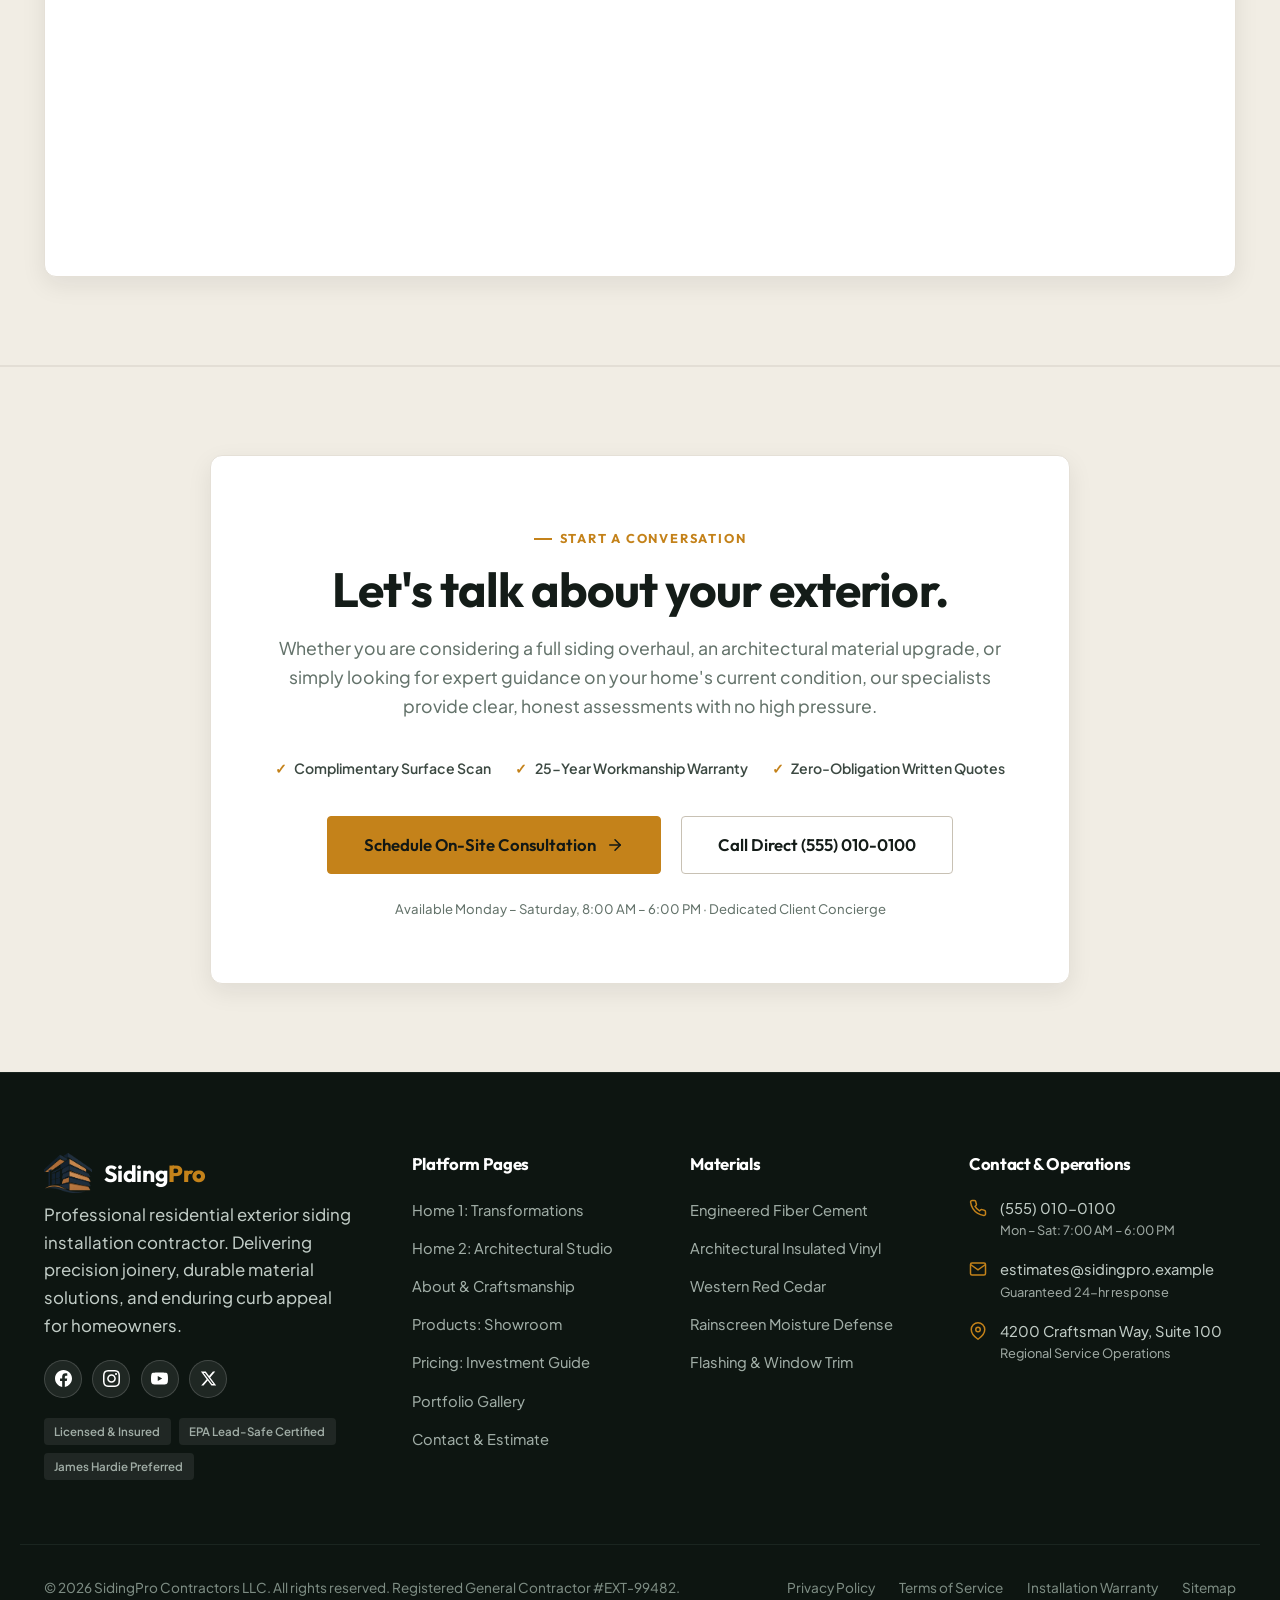
==== commit ccb7607a: "fixing the issue" ====
--- a/about.html
+++ b/about.html
@@ -333,7 +333,7 @@
             </div>
             <div class="team-body">
               <h3 class="team-name">Marcus Vance</h3>
-              <span class="team-role">Lead Installation Specialist</span>
+              <span class="team-role">Lead install  Specialist</span>
               <p class="team-bio">Specializes in architectural fiber cement joinery and laser elevation alignment. Marcus leads our field installation crews with rigorous on-site carpentry standards.</p>
             </div>
           </article>
@@ -358,7 +358,7 @@
             <div class="team-body">
               <h3 class="team-name">David Thorne</h3>
               <span class="team-role">Material &amp; Style Advisor</span>
-              <p class="team-bio">Guides homeowners through material durability trade-offs, color palettes, and profile selections tailored specifically to their neighborhood architecture.</p>
+              <p class="team-bio">Guides homeowners through material durability trade-offs, color palettes, and profile selections tailored specifically to their neighborhood architecture works.</p>
             </div>
           </article>
 
@@ -370,7 +370,7 @@
             <div class="team-body">
               <h3 class="team-name">Julian Ramirez</h3>
               <span class="team-role">Site Quality Supervisor</span>
-              <p class="team-bio">Conducts independent 32-point quality audits on flashing, fastener depth, and clean site management prior to the final homeowner walkthrough.</p>
+              <p class="team-bio">Conducts independent 32-point quality audits on flashing, fastener depth, and clean site management prior to the final home-owner walk-through there up.</p>
             </div>
           </article>
         </div>
@@ -401,9 +401,9 @@
                 Contemporary insulated vinyl has evolved far beyond past generations. Modern deep-profile panels resist impact, eliminate painting cycles, and incorporate continuous foam insulation.
               </p>
               <ul class="mat-knowledge-points">
-                <li><strong>Best For:</strong> Low maintenance, thermal efficiency, cost optimization</li>
-                <li><strong>Aesthetics:</strong> Crisp shadow lines, fade-resistant color technology</li>
-                <li><strong>Maintenance:</strong> Periodic gentle garden hose rinsing</li>
+                <li><strong>Best For:</strong> Low maintenance &amp; thermal value</li>
+                <li><strong>Aesthetics:</strong> Crisp shadow lines &amp; rich color</li>
+                <li><strong>Maintenance:</strong> Occasional garden hose wash</li>
               </ul>
             </div>
           </article>
@@ -420,9 +420,9 @@
                 A heavy, fire-resistant blend of Portland cement and cellulose fibers. It replicates authentic painted wood grain without the risk of rotting, woodpecker damage, or insect boring.
               </p>
               <ul class="mat-knowledge-points">
-                <li><strong>Best For:</strong> High wind zones, fire resistance, luxury curb appeal</li>
-                <li><strong>Aesthetics:</strong> Substantial dimensional depth, historic accuracy</li>
-                <li><strong>Maintenance:</strong> Repainting every 12 to 15 years</li>
+                <li><strong>Best For:</strong> High wind zones &amp; fire safety</li>
+                <li><strong>Aesthetics:</strong> Deep architectural shadow lines</li>
+                <li><strong>Maintenance:</strong> Repaint cycle every 12–15 yrs</li>
               </ul>
             </div>
           </article>
@@ -439,9 +439,9 @@
                 Unmatched natural grain warmth and organic beauty. Cedar provides natural preservative tannins and exceptional acoustic damping for homeowners seeking timeless organic character.
               </p>
               <ul class="mat-knowledge-points">
-                <li><strong>Best For:</strong> Contemporary accents, mid-century &amp; craftsman styles</li>
-                <li><strong>Aesthetics:</strong> Rich grain variation, natural fragrance, organic depth</li>
-                <li><strong>Maintenance:</strong> Restaining or sealing every 4 to 6 years</li>
+                <li><strong>Best For:</strong> Mid-century &amp; custom accents</li>
+                <li><strong>Aesthetics:</strong> Rich authentic timber grain</li>
+                <li><strong>Maintenance:</strong> Seal or stain every 4–6 yrs</li>
               </ul>
             </div>
           </article>
@@ -543,7 +543,7 @@
             </div>
             <div class="trust-card-body">
               <h3>Certified Fastener Schedules</h3>
-              <p>Every board is nailed into solid wall studs using corrosion-resistant hot-dipped galvanized or stainless steel fasteners at strict manufacturer depths.</p>
+              <p>Every board is nailed into solid wall studs using corrosion-resistant hot-dipped galvanized or stainless steel fasteners at manufacturer depths.</p>
             </div>
           </article>
 
--- a/style.css
+++ b/style.css
@@ -376,7 +376,7 @@
   gap: 0.75rem;
   font-family: var(--font-display);
   font-weight: 700;
-  font-size: 1.35rem;
+  font-size: 1.45rem;
   color: var(--text-main);
   letter-spacing: -0.02em;
   text-decoration: none;
@@ -389,17 +389,18 @@
 }
 
 .site-logo-img {
-  height: 38px;
+  height: 48px;
   width: auto;
-  max-width: 44px;
+  max-width: 58px;
   object-fit: contain;
   display: block;
-  filter: drop-shadow(0 2px 4px rgba(0, 0, 0, 0.12));
+  image-rendering: -webkit-optimize-contrast;
+  image-rendering: crisp-edges;
   transition: transform var(--transition-fast);
 }
 
 .site-logo:hover .site-logo-img {
-  transform: scale(1.06);
+  transform: scale(1.05);
 }
 
 .site-logo-text {
@@ -1110,9 +1111,11 @@
 }
 
 [dir="rtl"] .hero-c {
-  margin-inline-start: auto;
-  margin-inline-end: 0;
-  text-align: start;
+  margin-inline-start: 0;
+  margin-inline-end: auto;
+  margin-left: auto;
+  margin-right: 0;
+  text-align: right;
 }
 
 .hero h1 {
@@ -1174,7 +1177,8 @@
 .hero-scroll-prompt {
   position: absolute;
   inset-block-end: 1.25rem;
-  inset-inline-start: 50%;
+  left: 50%;
+  right: auto;
   transform: translateX(-50%);
   z-index: 3;
   display: flex;
@@ -1189,6 +1193,12 @@
   opacity: 0.75;
 }
 
+[dir="rtl"] .hero-scroll-prompt {
+  left: 50%;
+  right: auto;
+  transform: translateX(-50%);
+}
+
 .hero-scroll-prompt i {
   width: 1px;
   height: 24px;
@@ -1201,7 +1211,8 @@
 .hero-material-selector {
   position: absolute;
   inset-block-end: clamp(2.5rem, 5vh, 4rem);
-  inset-inline-end: clamp(1.5rem, 4vw, 4rem);
+  right: clamp(1.5rem, 4vw, 4rem);
+  left: auto;
   z-index: 10;
   display: flex;
   flex-direction: column;
@@ -1210,8 +1221,8 @@
 }
 
 [dir="rtl"] .hero-material-selector {
-  inset-inline-end: auto;
-  inset-inline-start: clamp(1.5rem, 4vw, 4rem);
+  right: auto;
+  left: clamp(1.5rem, 4vw, 4rem);
   align-items: flex-start;
 }
 
@@ -1389,10 +1400,12 @@
 @media (max-width: 1200px) {
   .hero-material-selector {
     inset-block-end: 2rem;
-    inset-inline-end: 2rem;
+    right: 2rem;
+    left: auto;
   }
   [dir="rtl"] .hero-material-selector {
-    inset-inline-start: 2rem;
+    right: auto;
+    left: 2rem;
   }
 }
 
@@ -1408,8 +1421,8 @@
   .hero-material-selector {
     position: relative;
     inset-block-end: auto;
-    inset-inline-end: auto;
-    inset-inline-start: auto;
+    right: auto;
+    left: auto;
     align-items: center;
     margin-block-start: 2.5rem;
     width: 100%;
@@ -1417,7 +1430,8 @@
 
   [dir="rtl"] .hero-material-selector {
     align-items: center;
-    inset-inline-start: auto;
+    right: auto;
+    left: auto;
   }
 
   .material-card {
@@ -2540,6 +2554,29 @@
   margin-block-end: 1.5rem;
 }
 
+.mat-lead-specs {
+  display: flex;
+  gap: 1.5rem;
+  margin-block-end: 1.5rem;
+  font-size: 0.85rem;
+  color: var(--text-muted);
+}
+
+.mat-lead-spec-item {
+  display: flex;
+  gap: 0.35rem;
+  align-items: baseline;
+}
+
+.mat-lead-spec-item .spec-label {
+  font-weight: 700;
+  color: var(--text-main);
+}
+
+.mat-lead-spec-item .spec-value {
+  color: var(--text-muted);
+}
+
 .mat-side-stack {
   display: grid;
   grid-template-rows: 1fr 1fr;
@@ -3180,7 +3217,7 @@
   position: relative;
   padding-block: 8.5rem 5.5rem;
   background: linear-gradient(rgba(14, 21, 18, 0.78), rgba(14, 21, 18, 0.86)),
-              url('images/craftsmanship.jpg') center/cover no-repeat;
+              url('images/Banner/About.png') center/cover no-repeat;
   text-align: center;
   color: #ffffff;
   overflow: hidden;
@@ -3717,13 +3754,14 @@
   font-size: 0.88rem;
   color: var(--text-muted);
   display: flex;
-  align-items: flex-start;
+  align-items: center;
   gap: 0.5rem;
 }
 
 .mat-knowledge-points li strong {
   color: var(--text-main);
   font-weight: 600;
+  flex-shrink: 0;
 }
 
 /* About Journey Flow */
@@ -4339,6 +4377,15 @@
     display: none;
   }
 
+  .site-logo-img {
+    height: 40px;
+    max-width: 50px;
+  }
+
+  .site-logo-text {
+    font-size: 1.3rem;
+  }
+
   /* Home 1 */
   .hero {
     padding-block-start: 6.5rem;
@@ -4400,6 +4447,37 @@
 
   .mat-side-stack {
     grid-template-columns: 1fr;
+  }
+
+  .mat-lead-body {
+    padding: 1.5rem 1.25rem;
+  }
+
+  .mat-lead-specs {
+    display: flex;
+    flex-direction: column;
+    gap: 0.65rem;
+    background: var(--bg-subtle);
+    padding: 0.85rem 1rem;
+    border-radius: var(--radius-sm);
+    border: 1px solid var(--border-subtle);
+    margin-block-end: 1.5rem;
+  }
+
+  .mat-lead-spec-item {
+    display: flex;
+    justify-content: space-between;
+    align-items: center;
+    font-size: 0.82rem;
+  }
+
+  .mat-lead-spec-item .spec-label {
+    font-weight: 700;
+    color: var(--text-main);
+  }
+
+  .mat-lead-spec-item .spec-value {
+    color: var(--text-muted);
   }
 
   .textures-grid {
@@ -4415,6 +4493,40 @@
     width: 100%;
   }
 
+  .craftsmanship-stage {
+    aspect-ratio: 16/10;
+    min-height: 220px;
+  }
+
+  .craft-popover {
+    width: 225px;
+    padding: 0.85rem 1rem;
+    font-size: 0.8rem;
+  }
+
+  .hotspot-1 .craft-popover {
+    inset-inline-start: 0;
+    transform: none;
+  }
+
+  .craft-hotspot.hotspot-1:hover .craft-popover,
+  .craft-hotspot.hotspot-1.is-open .craft-popover {
+    transform: translateY(-4px);
+  }
+
+  .hotspot-3 .craft-popover {
+    inset-block-start: calc(100% + 10px);
+    inset-block-end: auto;
+    inset-inline-end: 0;
+    inset-inline-start: auto;
+    transform: none;
+  }
+
+  .craft-hotspot.hotspot-3:hover .craft-popover,
+  .craft-hotspot.hotspot-3.is-open .craft-popover {
+    transform: translateY(4px);
+  }
+
   .timeline-architectural {
     grid-template-columns: 1fr;
     gap: 1.5rem;
@@ -4427,13 +4539,34 @@
   .timeline-node {
     display: flex;
     align-items: flex-start;
-    gap: 1.25rem;
+    gap: 1.15rem;
     text-align: start;
   }
 
   .timeline-dot {
     margin: 0;
     flex-shrink: 0;
+  }
+
+  .timeline-content {
+    display: flex;
+    flex-direction: column;
+    gap: 0.35rem;
+    flex: 1;
+  }
+
+  .timeline-title {
+    margin: 0;
+    font-size: 1.05rem;
+    font-weight: 700;
+    color: var(--text-main);
+  }
+
+  .timeline-desc {
+    margin: 0;
+    font-size: 0.85rem;
+    line-height: 1.5;
+    color: var(--text-muted);
   }
 
   .expertise-monument,
@@ -4469,6 +4602,17 @@
 
   .team-editorial-grid {
     grid-template-columns: 1fr;
+  }
+
+  .mat-knowledge-body {
+    padding: 1.5rem 1rem;
+  }
+
+  .mat-knowledge-points li {
+    font-size: 0.82rem;
+    white-space: nowrap;
+    overflow: hidden;
+    text-overflow: ellipsis;
   }
 
   .journey-flow {
@@ -4537,7 +4681,7 @@
   position: relative;
   padding-block: 8.5rem 5.5rem;
   background: linear-gradient(rgba(14, 21, 18, 0.78), rgba(14, 21, 18, 0.86)),
-              url('images/cement.jpg') center/cover no-repeat;
+              url('images/Banner/Product.png') center/cover no-repeat;
   text-align: center;
   color: #ffffff;
   overflow: hidden;
@@ -5452,7 +5596,29 @@
   }
 
   .decision-guide-box {
-    padding: 2rem 1.5rem;
+    padding: 1.75rem 1rem;
+  }
+
+  .priority-selector-row {
+    display: flex;
+    flex-direction: column;
+    gap: 0.65rem;
+  }
+
+  .priority-btn {
+    width: 100%;
+    justify-content: flex-start;
+    padding: 0.75rem 1rem;
+    font-size: 0.84rem;
+    white-space: nowrap;
+    overflow: hidden;
+    text-overflow: ellipsis;
+  }
+
+  .priority-btn span {
+    white-space: nowrap;
+    overflow: hidden;
+    text-overflow: ellipsis;
   }
 
   .prod-cta-box {
@@ -5479,7 +5645,7 @@
   position: relative;
   padding-block: 8.5rem 4.5rem;
   background: linear-gradient(rgba(14, 21, 18, 0.78), rgba(14, 21, 18, 0.86)),
-              url('images/arch_hero.jpg') center/cover no-repeat;
+              url('images/Banner/gallery.png') center/cover no-repeat;
   text-align: center;
   color: #ffffff;
   overflow: hidden;
@@ -5765,7 +5931,7 @@
   position: relative;
   padding-block: 8.5rem 4.5rem;
   background: linear-gradient(rgba(14, 21, 18, 0.78), rgba(14, 21, 18, 0.86)),
-              url('images/Home/hero.png') center/cover no-repeat;
+              url('images/Banner/Contact.jpg') center/cover no-repeat;
   text-align: center;
   color: #ffffff;
   overflow: hidden;
@@ -5851,6 +6017,12 @@
   height: 100%;
 }
 
+.contact-form-row {
+  display: grid;
+  grid-template-columns: 1fr 1fr;
+  gap: 1.25rem;
+}
+
 .contact-form-guarantees {
   display: flex;
   flex-direction: column;
@@ -5892,7 +6064,7 @@
   box-shadow: var(--shadow-sm);
   display: flex;
   flex-direction: column;
-  flex: 1.1;
+  flex: 1.15;
   justify-content: space-between;
 }
 
@@ -5905,15 +6077,52 @@
   box-shadow: var(--shadow-sm);
   display: flex;
   flex-direction: column;
-  flex: 0.9;
+  flex: 0.85;
   justify-content: space-between;
+  gap: 1rem;
+}
+
+.contact-social-head {
+  display: flex;
+  flex-direction: column;
+  gap: 0.55rem;
+}
+
+.contact-social-badge {
+  display: inline-flex;
+  align-items: center;
+  gap: 0.45rem;
+  font-size: 0.72rem;
+  font-weight: 700;
+  text-transform: uppercase;
+  letter-spacing: 0.08em;
+  color: var(--brand-accent);
+  background: var(--brand-accent-bg);
+  padding: 0.25rem 0.65rem;
+  border-radius: var(--radius-full);
+  width: fit-content;
+}
+
+.contact-social-notice {
+  display: flex;
+  align-items: center;
+  gap: 0.5rem;
+  font-size: 0.78rem;
+  color: var(--text-muted);
+  padding-block-start: 0.65rem;
+  border-block-start: 1px solid var(--border-subtle);
+}
+
+.contact-social-notice svg {
+  color: var(--brand-accent);
+  flex-shrink: 0;
 }
 
 .contact-social-grid {
   display: grid;
   grid-template-columns: repeat(2, 1fr);
   gap: 0.85rem;
-  margin-block-start: 1rem;
+  margin-block-start: 0;
 }
 
 .contact-social-btn {
@@ -6092,13 +6301,18 @@
   }
 }
 
-@media (max-width: 600px) {
+@media (max-width: 640px) {
   .gallery-grid {
     grid-template-columns: 1fr;
   }
 
   .contact-form-card {
-    padding: 2rem 1.25rem;
+    padding: 1.75rem 1rem;
+  }
+
+  .contact-form-row {
+    grid-template-columns: 1fr;
+    gap: 1rem;
   }
 
   .map-frame-wrapper {
@@ -6113,7 +6327,7 @@
   position: relative;
   padding-block: 8.5rem 5.5rem;
   background: linear-gradient(rgba(14, 21, 18, 0.78), rgba(14, 21, 18, 0.86)),
-              url('images/hero.jpg') center/cover no-repeat;
+              url('images/Banner/pricing.png') center/cover no-repeat;
   text-align: center;
   color: #ffffff;
   overflow: hidden;
@@ -6427,7 +6641,7 @@
   background: var(--bg-surface);
   border: 1px solid var(--border-card);
   border-radius: var(--radius-md);
-  padding: 2.25rem 2rem;
+  padding: 2.25rem 1.4rem;
   box-shadow: var(--shadow-sm);
   display: flex;
   flex-direction: column;
@@ -6492,12 +6706,16 @@
   display: flex;
   align-items: center;
   gap: 0.5rem;
+  white-space: nowrap;
+  overflow: hidden;
+  text-overflow: ellipsis;
 }
 
 .mat-cost-specs-list li::before {
   content: "•";
   color: var(--brand-accent);
   font-size: 1.2rem;
+  flex-shrink: 0;
 }
 
 /* 6-Step Progression Pipeline */
@@ -7906,9 +8124,27 @@
   .gallery-toolbar-wrap {
     flex-direction: column;
     align-items: stretch;
+    gap: 1.25rem;
+  }
+  .gallery-filter-toolbar {
+    display: grid;
+    grid-template-columns: repeat(2, 1fr);
+    gap: 0.5rem;
+    width: 100%;
+  }
+  .gallery-filter-toolbar .filter-pill {
+    width: 100%;
+    text-align: center;
+    padding: 0.55rem 0.35rem;
+    font-size: 0.82rem;
+    white-space: nowrap;
+    overflow: hidden;
+    text-overflow: ellipsis;
   }
   .gallery-search-wrap {
     max-width: 100%;
+    min-width: 0;
+    width: 100%;
   }
 }
 
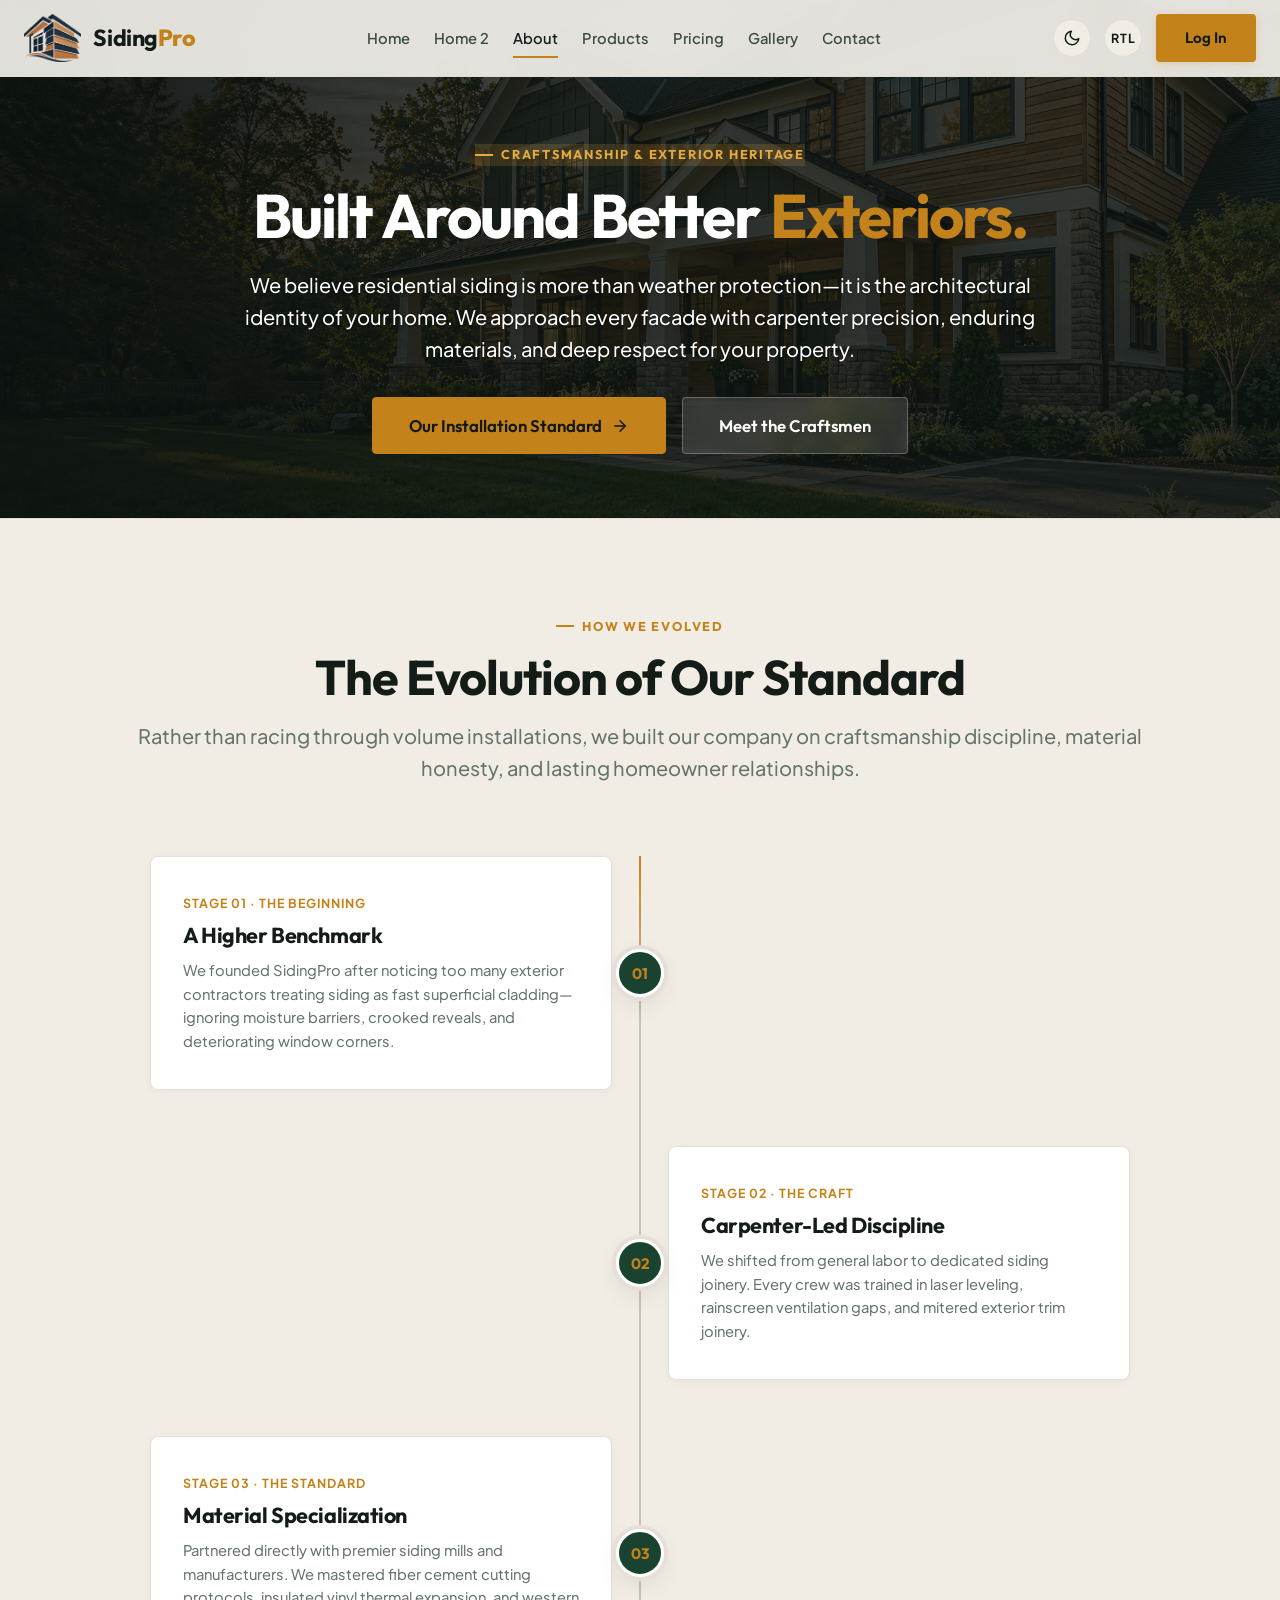
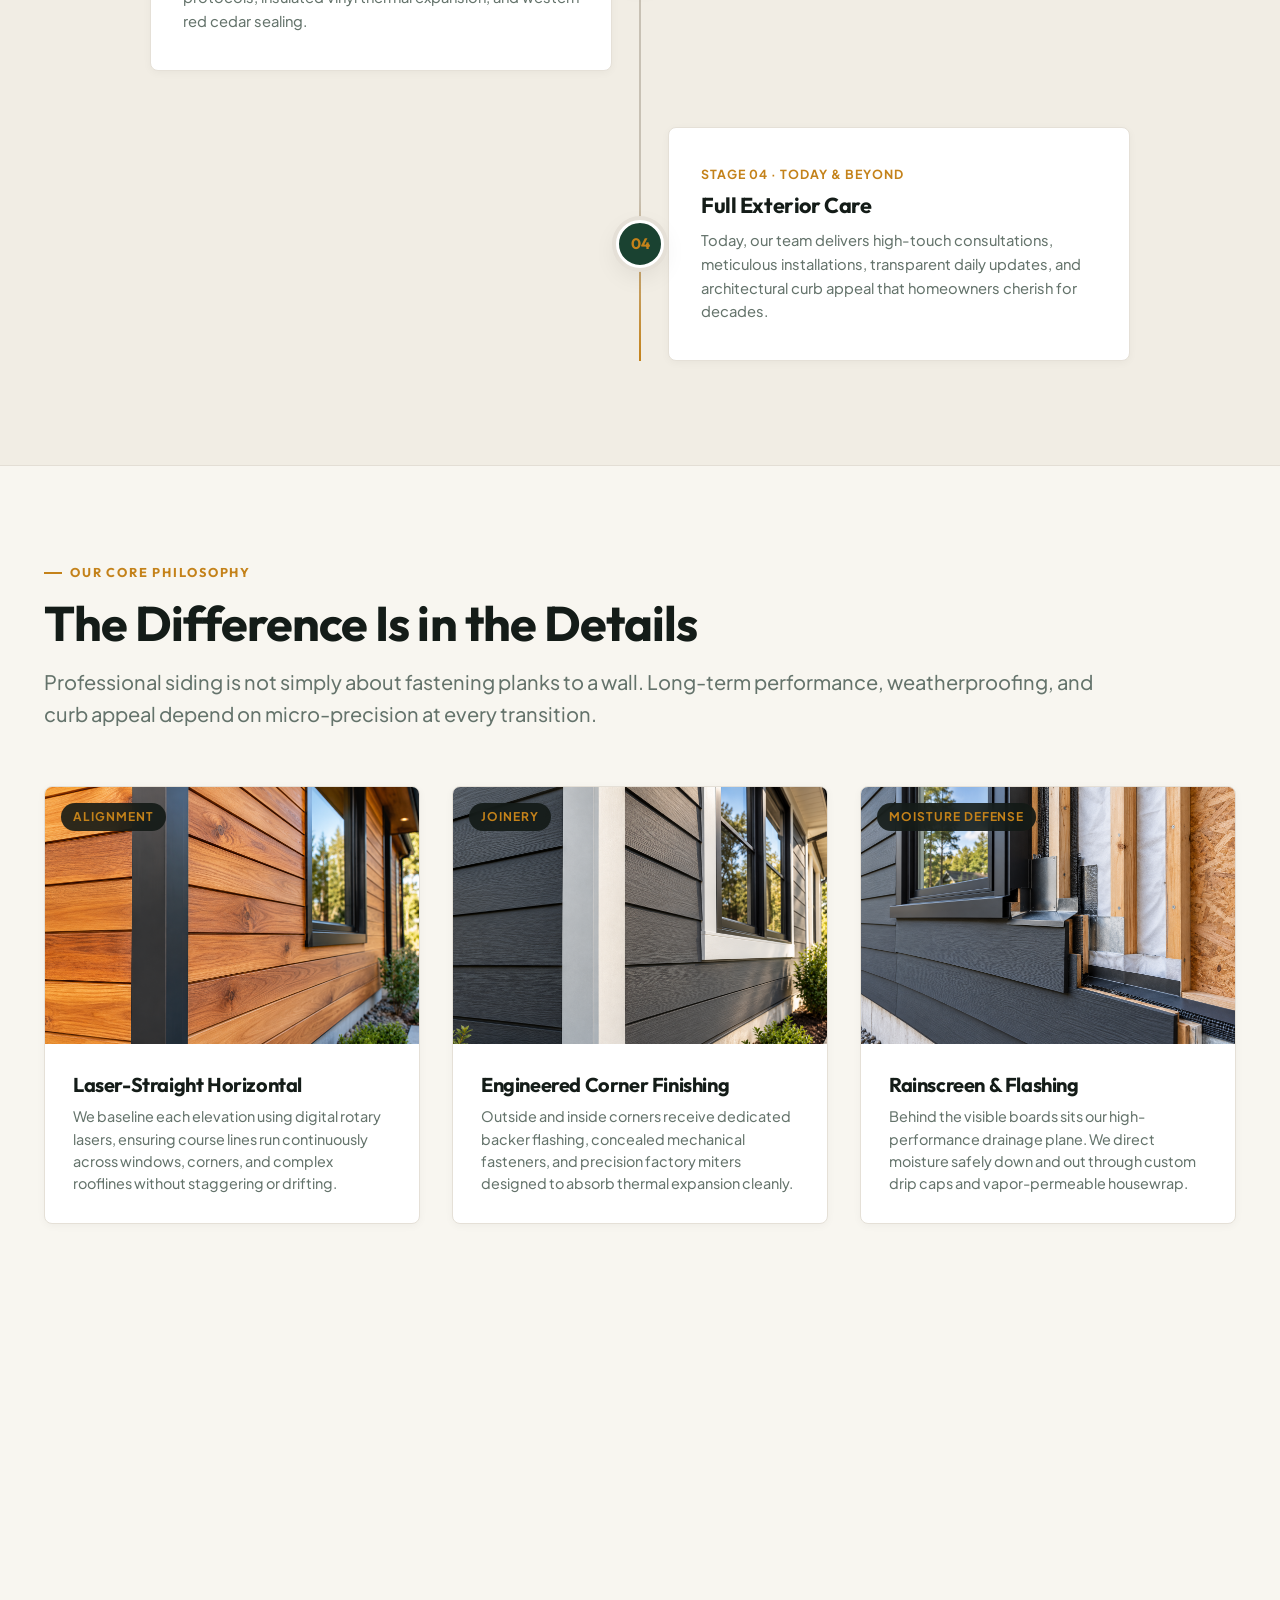
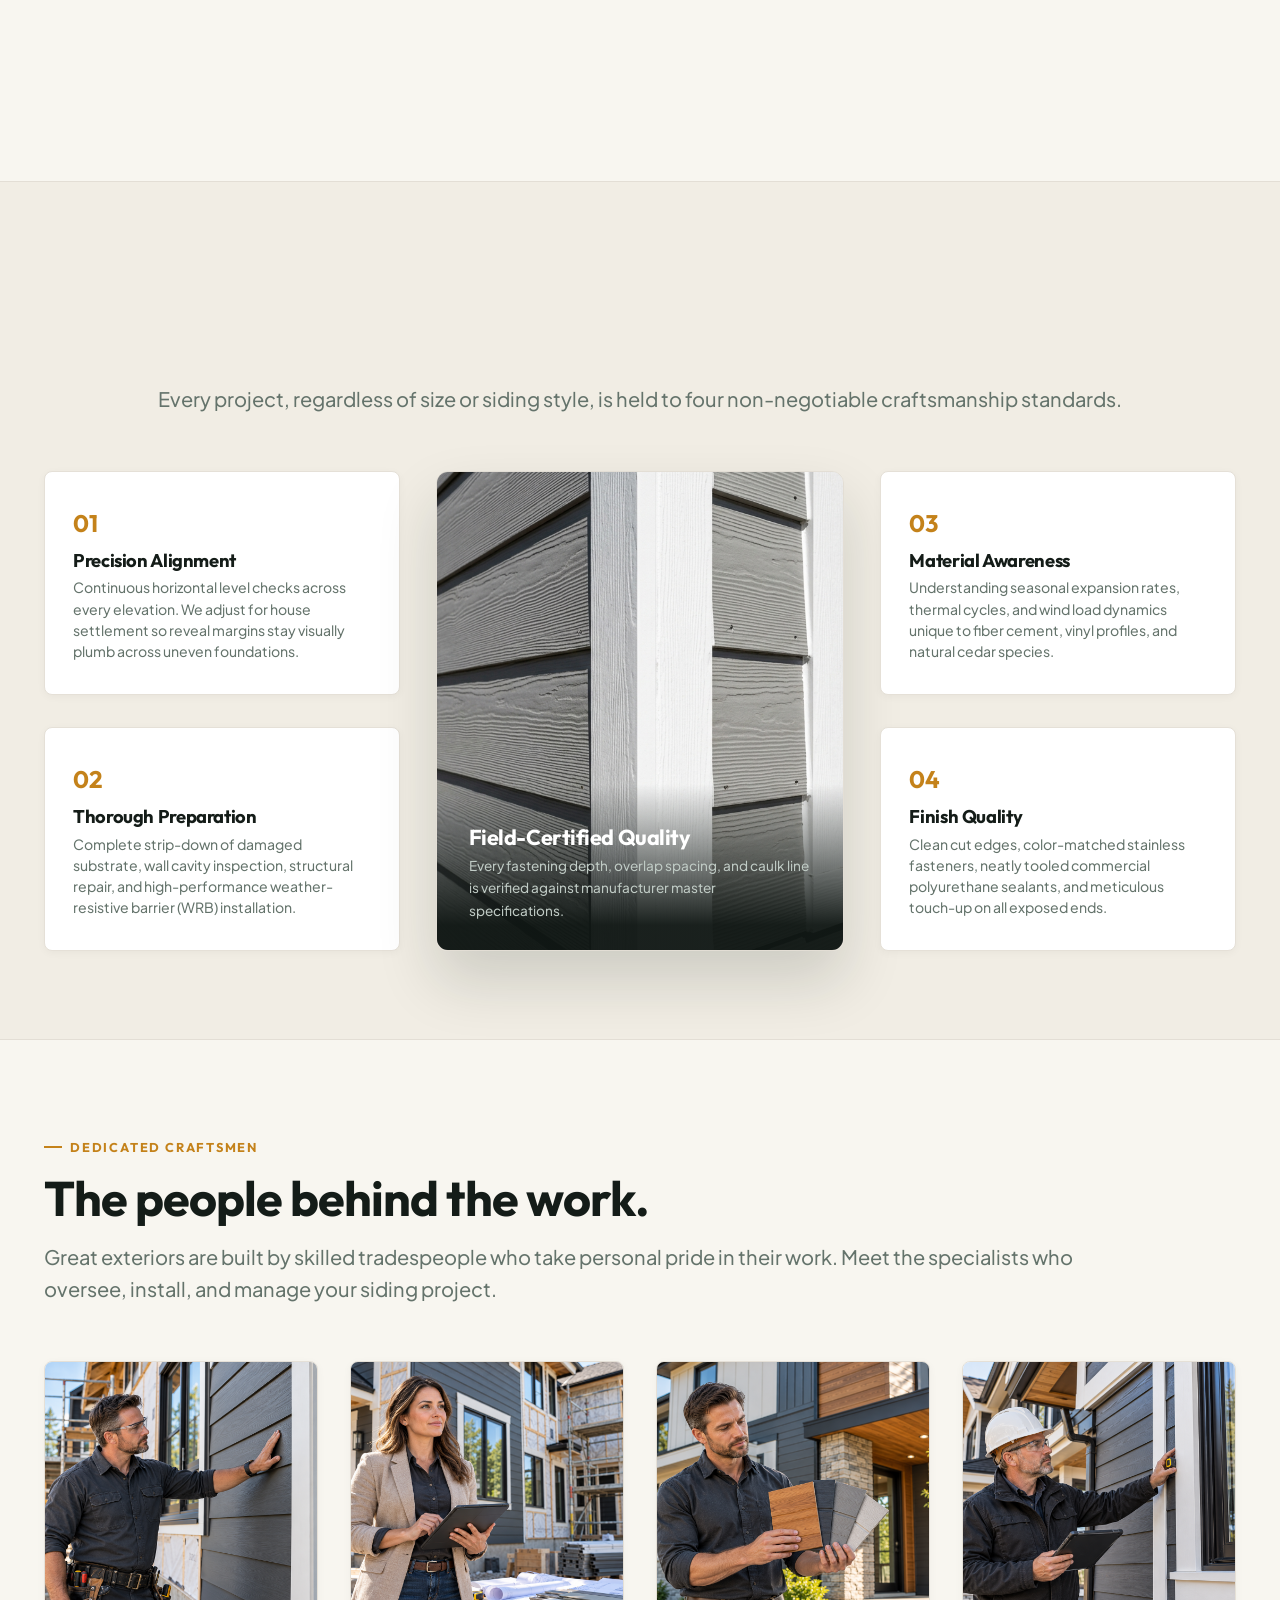
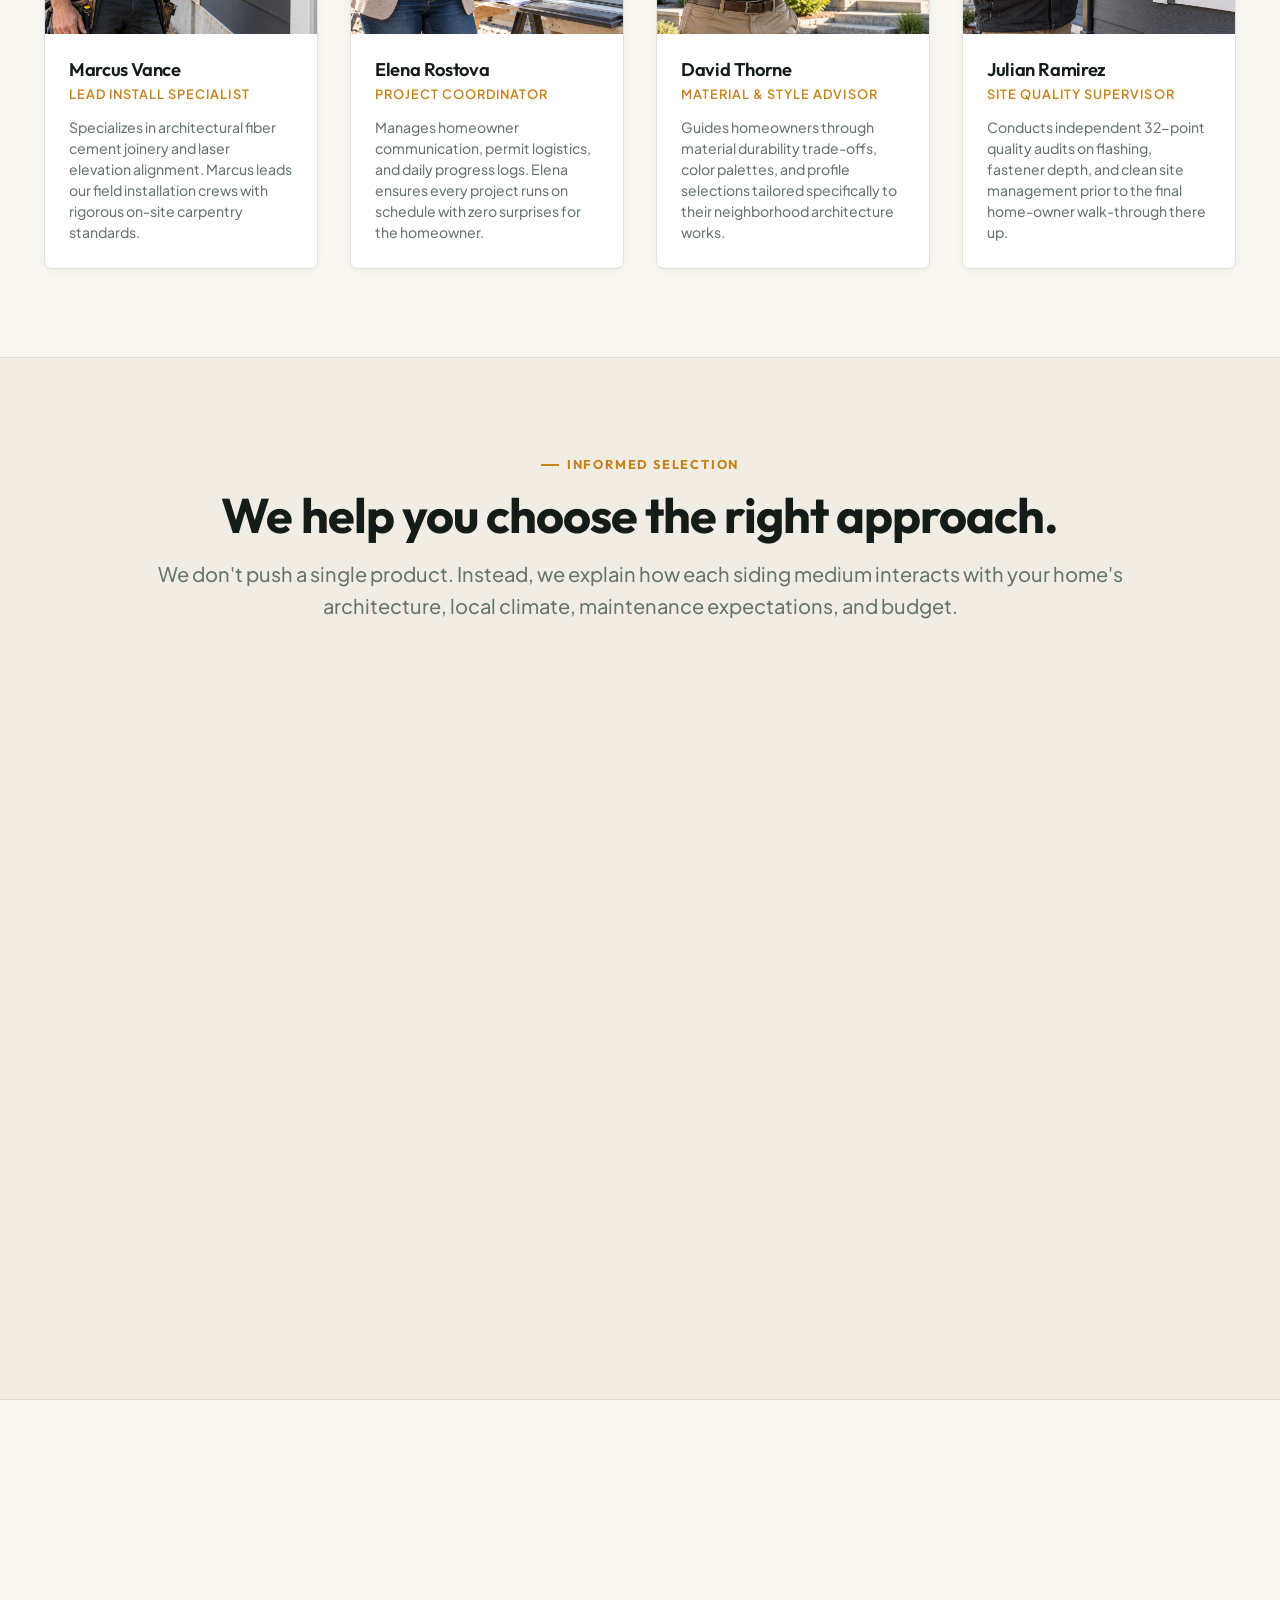
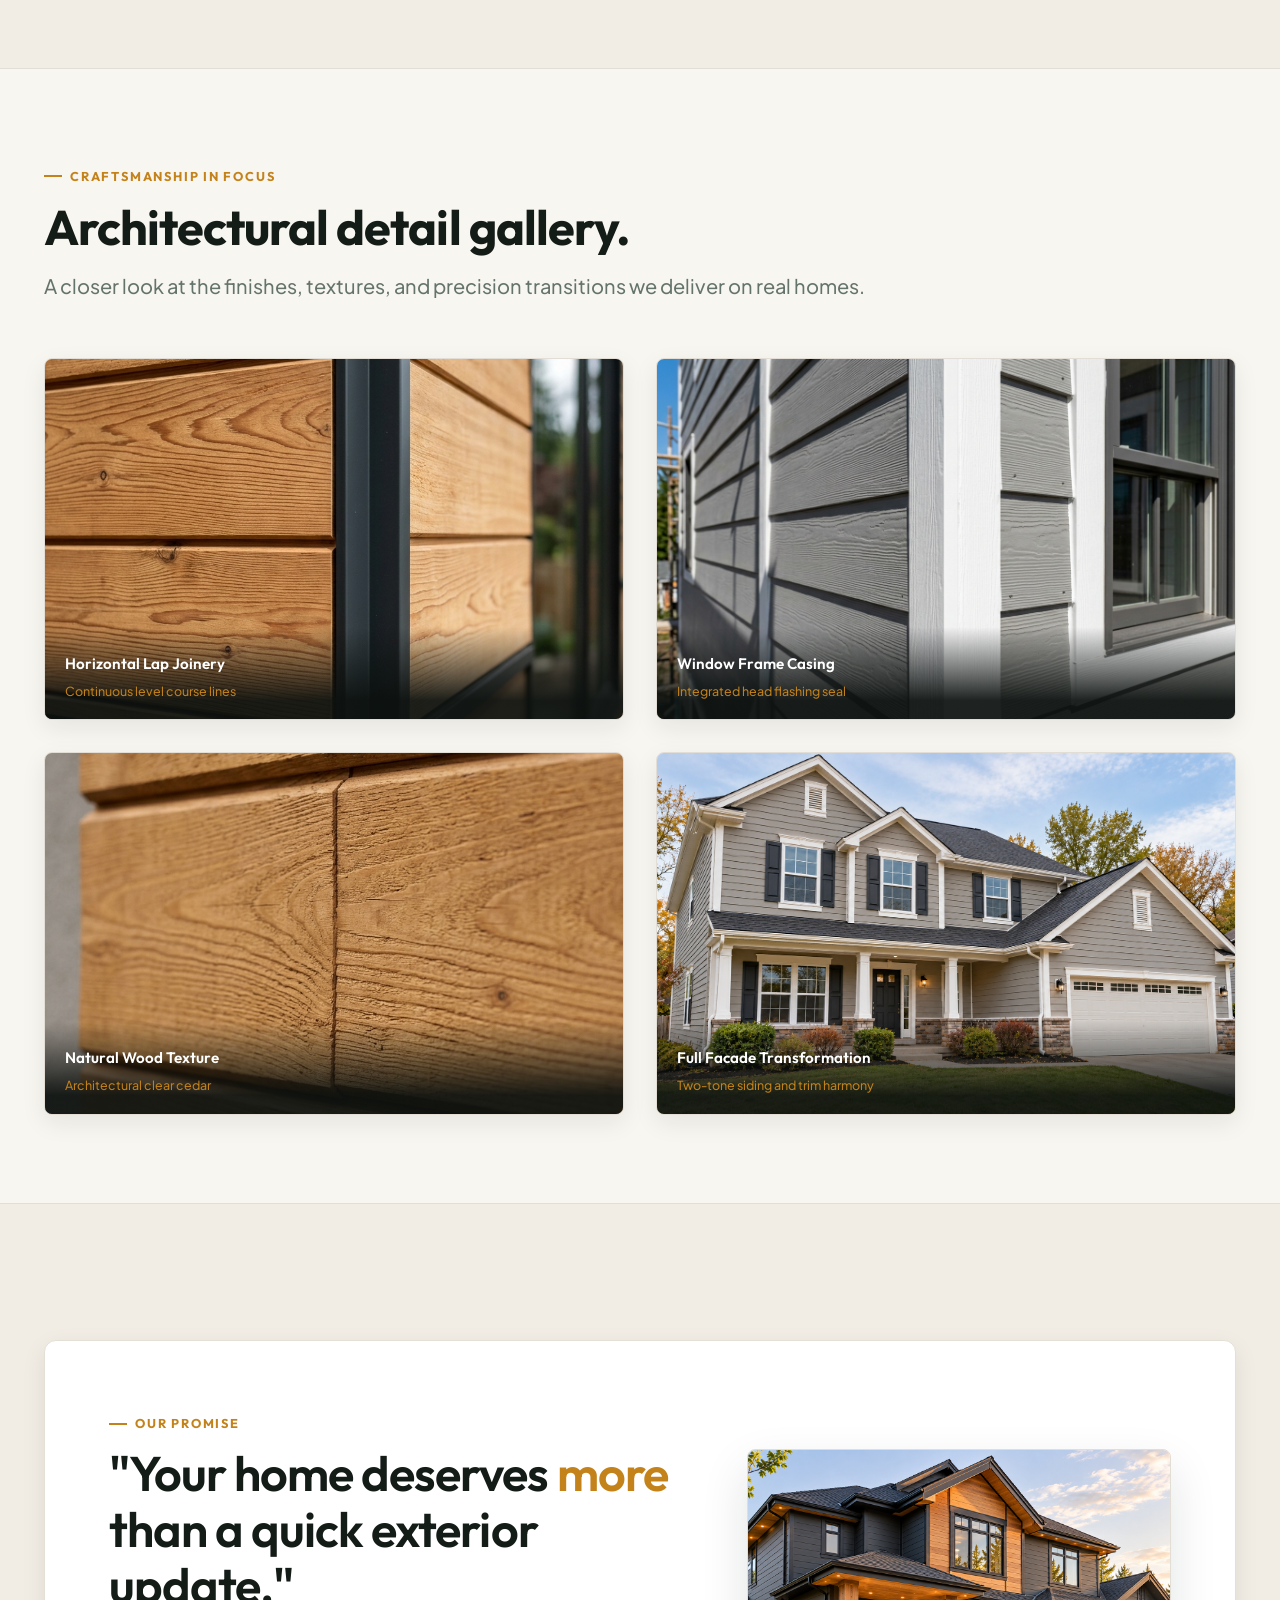
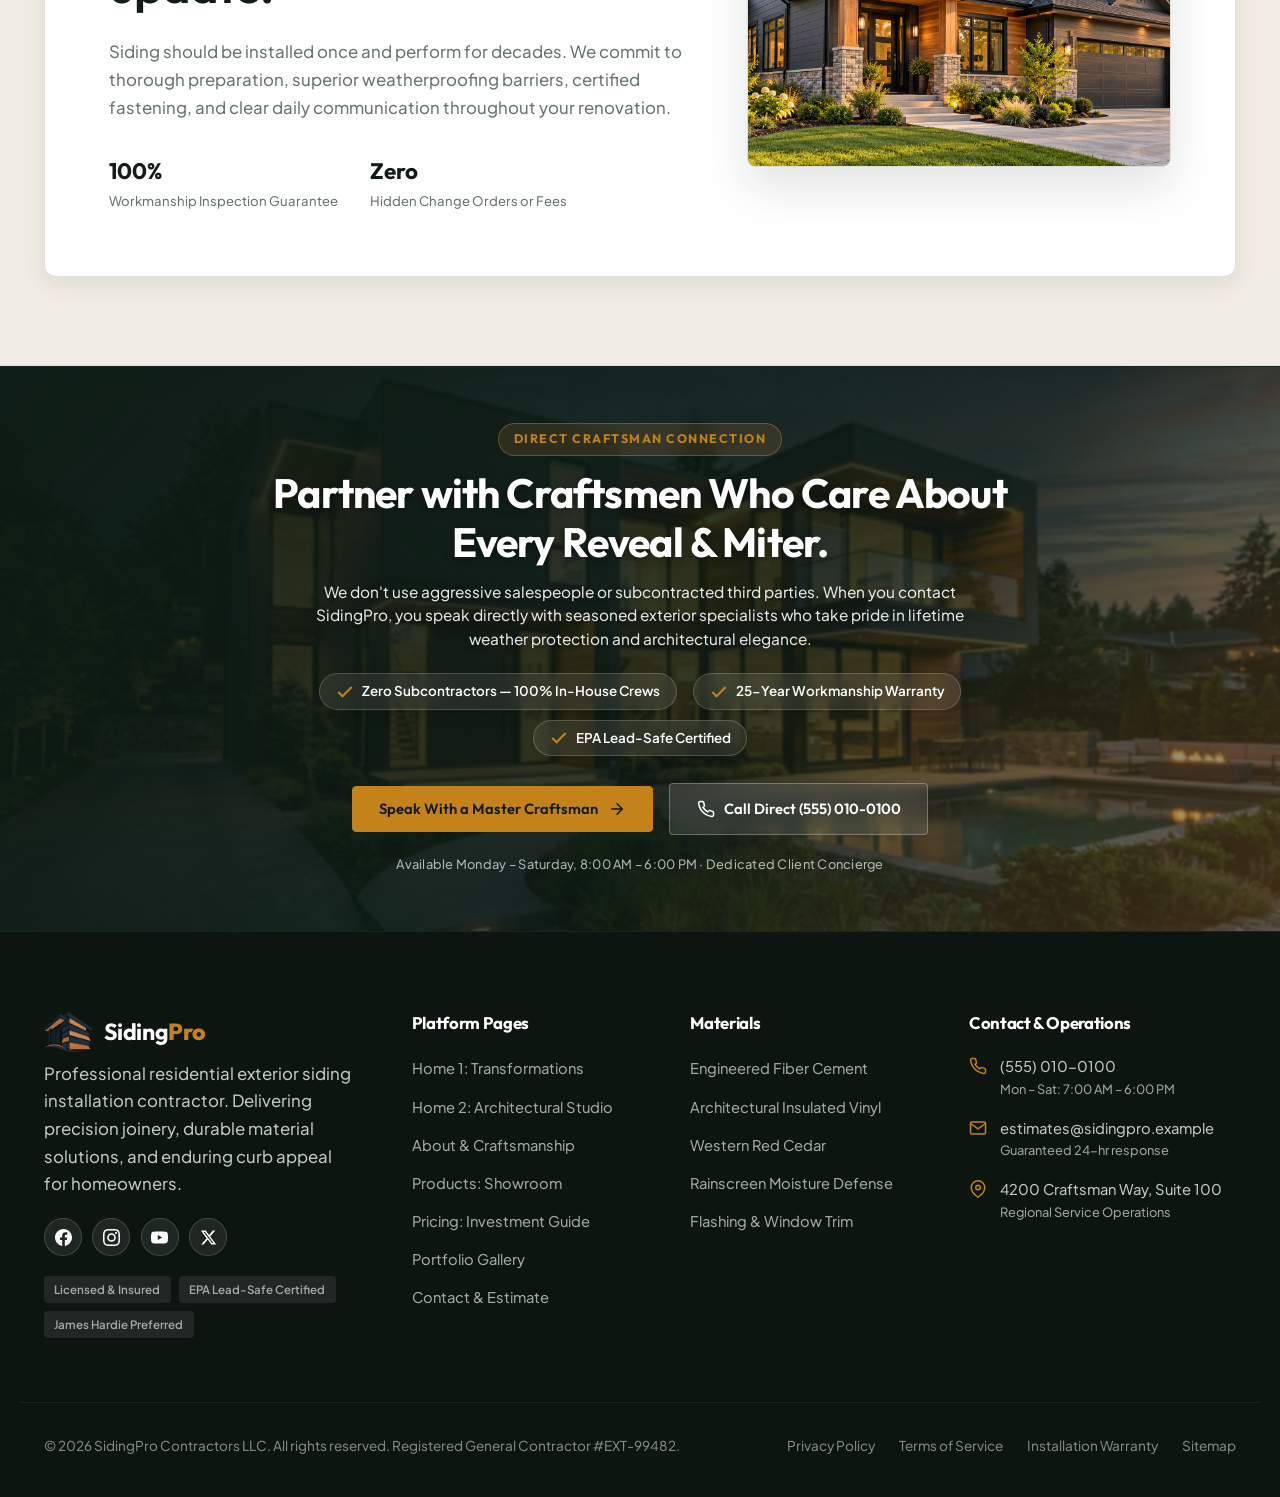
==== commit 2417303a: "fixing the issue the" ====
--- a/about.html
+++ b/about.html
@@ -184,7 +184,7 @@
               <span class="craft-detail-badge">Alignment</span>
             </div>
             <div class="craft-detail-content">
-              <h3>Laser-Straight Horizontal Reveals</h3>
+              <h3>Laser-Straight Horizontal</h3>
               <p>We baseline each elevation using digital rotary lasers, ensuring course lines run continuously across windows, corners, and complex rooflines without staggering or drifting.</p>
             </div>
           </article>
@@ -208,7 +208,7 @@
               <span class="craft-detail-badge">Moisture Defense</span>
             </div>
             <div class="craft-detail-content">
-              <h3>Integrated Rainscreen &amp; Flashing</h3>
+              <h3>Rainscreen &amp; Flashing</h3>
               <p>Behind the visible boards sits our high-performance drainage plane. We direct moisture safely down and out through custom drip caps and vapor-permeable housewrap.</p>
             </div>
           </article>
@@ -671,43 +671,53 @@
     </section>
 
     <!-- ====================================================================
-         11. CONSULTATION-FOCUSED QUIET CTA SECTION (IMAGE-FREE DIRECT CTA)
-         ==================================================================== -->
-    <section class="section-shell about-cta-section" id="contact-consult">
-      <div class="container">
-        <div class="about-cta-box rv">
-          <span class="eyebrow" style="margin-inline:auto;">Start A Conversation</span>
-          <h2>Let's talk about your exterior.</h2>
-          <p>
-            Whether you are considering a full siding overhaul, an architectural material upgrade, or simply looking for expert guidance on your home's current condition, our specialists provide clear, honest assessments with no high pressure.
-          </p>
-
-          <!-- Reassurance Badges -->
-          <div style="display:flex;justify-content:center;gap:1.5rem;flex-wrap:wrap;margin-block-end:2.25rem;">
-            <div style="display:inline-flex;align-items:center;gap:0.45rem;font-size:0.88rem;font-weight:600;color:var(--text-body);">
-              <span style="color:var(--brand-accent);">✓</span> Complimentary Surface Scan
-            </div>
-            <div style="display:inline-flex;align-items:center;gap:0.45rem;font-size:0.88rem;font-weight:600;color:var(--text-body);">
-              <span style="color:var(--brand-accent);">✓</span> 25-Year Workmanship Warranty
-            </div>
-            <div style="display:inline-flex;align-items:center;gap:0.45rem;font-size:0.88rem;font-weight:600;color:var(--text-body);">
-              <span style="color:var(--brand-accent);">✓</span> Zero-Obligation Written Quotes
-            </div>
-          </div>
-
-          <div class="about-cta-actions">
-            <a href="contact.html" class="btn btn-primary btn-lg">
-              <span>Schedule On-Site Consultation</span>
-              <svg class="arrow-icon" viewBox="0 0 24 24" fill="none" stroke="currentColor" stroke-width="2" stroke-linecap="round" stroke-linejoin="round"><line x1="5" y1="12" x2="19" y2="12"></line><polyline points="12 5 19 12 12 19"></polyline></svg>
-            </a>
-            <a href="tel:+15550100100" class="btn btn-outline btn-lg">
-              <span>Call Direct (555) 010-0100</span>
-            </a>
-          </div>
-
-          <div style="margin-block-start:1.5rem;font-size:0.82rem;color:var(--text-muted);">
-            Available Monday – Saturday, 8:00 AM – 6:00 PM · Dedicated Client Concierge
-          </div>
+         11. UNIQUE MASTER CRAFTSMAN BACKGROUND-IMAGE CTA SECTION
+         ==================================================================== -->
+    <section class="page-cta-section page-cta-section--about" id="contact-consult">
+      <img src="images/cta_about.jpg" alt="Master siding craftsman measuring precision facade reveal" class="page-cta-bg" loading="lazy">
+      <div class="page-cta-overlay"></div>
+      <div class="page-cta-container rv">
+        <span class="page-cta-eyebrow">Direct Craftsman Connection</span>
+        <h2 class="page-cta-title">Partner with Craftsmen Who Care About Every Reveal &amp; Miter.</h2>
+        <p class="page-cta-desc">
+          We don't use aggressive salespeople or subcontracted third parties. When you contact SidingPro, you speak directly with seasoned exterior specialists who take pride in lifetime weather protection and architectural elegance.
+        </p>
+
+        <!-- Trust Badges -->
+        <div class="page-cta-pills">
+          <div class="page-cta-pill">
+            <svg viewBox="0 0 24 24" fill="none" stroke="currentColor" stroke-width="2.5"><polyline points="20 6 9 17 4 12"></polyline></svg>
+            <span>Zero Subcontractors — 100% In-House Crews</span>
+          </div>
+          <div class="page-cta-pill">
+            <svg viewBox="0 0 24 24" fill="none" stroke="currentColor" stroke-width="2.5"><polyline points="20 6 9 17 4 12"></polyline></svg>
+            <span>25-Year Workmanship Warranty</span>
+          </div>
+          <div class="page-cta-pill">
+            <svg viewBox="0 0 24 24" fill="none" stroke="currentColor" stroke-width="2.5"><polyline points="20 6 9 17 4 12"></polyline></svg>
+            <span>EPA Lead-Safe Certified</span>
+          </div>
+        </div>
+
+        <!-- Dual Conversion CTAs -->
+        <div class="page-cta-actions">
+          <a class="btn btn-primary btn-lg" href="contact.html">
+            <span>Speak With a Master Craftsman</span>
+            <svg class="arrow-icon" viewBox="0 0 24 24" fill="none" stroke="currentColor" stroke-width="2" stroke-linecap="round" stroke-linejoin="round">
+              <line x1="5" y1="12" x2="19" y2="12"></line>
+              <polyline points="12 5 19 12 12 19"></polyline>
+            </svg>
+          </a>
+          <a class="page-cta-btn-outline" href="tel:+15550100100">
+            <svg viewBox="0 0 24 24" width="18" height="18" fill="none" stroke="currentColor" stroke-width="2">
+              <path d="M22 16.92v3a2 2 0 0 1-2.18 2 19.79 19.79 0 0 1-8.63-3.07 19.5 19.5 0 0 1-6-6 19.79 19.79 0 0 1-3.07-8.67A2 2 0 0 1 4.11 2h3a2 2 0 0 1 2 1.72 12.84 12.84 0 0 0 .7 2.81 2 2 0 0 1-.45 2.11L8.09 9.91a16 16 0 0 0 6 6l1.27-1.27a2 2 0 0 1 2.11-.45 12.84 12.84 0 0 0 2.81.7A2 2 0 0 1 22 16.92z"></path>
+            </svg>
+            <span>Call Direct (555) 010-0100</span>
+          </a>
+        </div>
+
+        <div class="page-cta-note">
+          Available Monday – Saturday, 8:00 AM – 6:00 PM · Dedicated Client Concierge
         </div>
       </div>
     </section>
--- a/style.css
+++ b/style.css
@@ -4003,24 +4003,46 @@
 }
 
 .about-cta-box {
-  background: var(--bg-surface);
+  position: relative;
+  background: linear-gradient(rgba(14, 21, 18, 0.85), rgba(14, 21, 18, 0.92)),
+              url('images/cta_about.jpg') center/cover no-repeat;
   border: 1px solid var(--border-card);
   border-radius: var(--radius-lg);
-  padding: 4rem 3rem;
+  padding: 4.5rem 3rem;
   text-align: center;
   max-width: 860px;
   margin-inline: auto;
-  box-shadow: var(--shadow-md);
-}
-
-.about-cta-box h2 {
+  box-shadow: var(--shadow-xl);
+  color: #ffffff;
+  overflow: hidden;
+}
+
+.pricing-cta-box {
+  position: relative;
+  background: linear-gradient(rgba(14, 21, 18, 0.85), rgba(14, 21, 18, 0.92)),
+              url('images/cta_pricing.jpg') center/cover no-repeat;
+  border: 1px solid var(--border-card);
+  border-radius: var(--radius-lg);
+  padding: 4.5rem 3rem;
+  text-align: center;
+  max-width: 860px;
+  margin-inline: auto;
+  box-shadow: var(--shadow-xl);
+  color: #ffffff;
+  overflow: hidden;
+}
+
+.about-cta-box h2,
+.pricing-cta-box h2 {
   font-size: clamp(2rem, 3.8vw, 3rem);
   margin-block-end: 1rem;
-}
-
-.about-cta-box p {
+  color: #ffffff;
+}
+
+.about-cta-box p,
+.pricing-cta-box p {
   font-size: 1.1rem;
-  color: var(--text-muted);
+  color: #d1ded7;
   max-width: 58ch;
   margin-inline: auto;
   margin-block-end: 2.25rem;
@@ -4095,7 +4117,6 @@
   }
 
   /* Single or Two Div Rows Centering across all pages */
-  .mat-grid,
   .proc-grid,
   .gal-grid,
   .price-grid,
@@ -4115,9 +4136,6 @@
     justify-items: center !important;
   }
 
-  .mat-grid > *,
-  .gal-grid > *,
-  .price-grid > *,
   .monument-visual-grid > *,
   .transparency-grid > *,
   .mat-cost-grid > *,
@@ -4131,7 +4149,46 @@
 
   /* Home 1 */
   .mat-grid {
-    grid-template-columns: 1fr;
+    grid-template-columns: repeat(3, 1fr);
+    gap: 1.5rem;
+    width: 100%;
+  }
+
+  .mat-grid > * {
+    max-width: 100%;
+    width: 100%;
+  }
+
+  .mat-card .card-body {
+    padding: 1.75rem 1.25rem;
+  }
+
+  .mat-card .card-tag {
+    font-size: 0.74rem;
+    white-space: nowrap;
+    overflow: hidden;
+    text-overflow: ellipsis;
+    height: 1.25rem;
+    line-height: 1.25rem;
+    margin-block-end: 0.65rem;
+  }
+
+  .mat-card .card-body h3 {
+    font-size: 1.25rem;
+    min-height: 1.8rem;
+    line-height: 1.35;
+    margin-block-end: 0.65rem;
+  }
+
+  .mat-card .card-body p {
+    font-size: 0.88rem;
+    line-height: 1.55;
+    min-height: 5.6rem;
+    margin-block-end: 1.5rem;
+  }
+
+  .mat-card .card-link {
+    margin-block-start: auto;
   }
 
   .proc-grid {
@@ -4139,11 +4196,25 @@
   }
 
   .gal-grid {
-    grid-template-columns: 1fr;
+    grid-template-columns: repeat(2, 1fr);
+    gap: 1.5rem;
+    width: 100%;
+  }
+
+  .gal-grid > * {
+    max-width: 100%;
+    width: 100%;
   }
 
   .price-grid {
-    grid-template-columns: 1fr;
+    grid-template-columns: repeat(3, 1fr);
+    gap: 1.5rem;
+    width: 100%;
+  }
+
+  .price-grid > * {
+    max-width: 100%;
+    width: 100%;
   }
 
   .estimate-wrap {
@@ -4161,6 +4232,12 @@
     inset-inline-start: 0;
     inset-block-end: -6%;
     width: 36%;
+  }
+
+  .h2-hero-indicator {
+    inset-inline-end: 1.25rem;
+    inset-block-start: 1.25rem;
+    max-width: 240px;
   }
 
   .philosophy-grid {
@@ -4359,6 +4436,26 @@
   .footer-top-grid {
     grid-template-columns: 1fr 1fr;
     gap: 2.5rem;
+  }
+}
+
+/* Tablet Portrait (<=768px) */
+@media (max-width: 768px) {
+  .mat-grid,
+  .gal-grid,
+  .price-grid {
+    grid-template-columns: 1fr;
+    gap: 1.5rem;
+    justify-content: center !important;
+    justify-items: center !important;
+  }
+
+  .mat-grid > *,
+  .gal-grid > *,
+  .price-grid > * {
+    max-width: 580px;
+    width: 100%;
+    margin-inline: auto;
   }
 }
 
@@ -4986,15 +5083,15 @@
 
 .homeowner-compare-table {
   width: 100%;
-  min-width: 580px;
+  table-layout: fixed;
   border-collapse: collapse;
   text-align: start;
-  font-size: 0.95rem;
+  font-size: 0.92rem;
 }
 
 .homeowner-compare-table th,
 .homeowner-compare-table td {
-  padding: 1.35rem 1.6rem;
+  padding: 1.25rem 1.35rem;
   border-block-end: 1px solid var(--border-subtle);
   vertical-align: top;
 }
@@ -5009,21 +5106,20 @@
   background: var(--bg-subtle);
 }
 
-.homeowner-compare-table th.col-feature {
-  width: 20%;
-}
-
+.homeowner-compare-table th.col-feature,
 .homeowner-compare-table td.feature-title {
+  width: 22%;
   font-family: var(--font-display);
   font-weight: 700;
   color: var(--text-main);
   background: var(--bg-subtle);
 }
 
-.homeowner-compare-table td {
+.homeowner-compare-table th:not(.col-feature),
+.homeowner-compare-table td:not(.feature-title) {
+  width: 26%;
   color: var(--text-body);
   line-height: 1.55;
-  width: 26.66%;
 }
 
 .homeowner-compare-table tr:last-child td {
@@ -5456,24 +5552,29 @@
 
 /* Products Consultation CTA */
 .prod-cta-box {
-  background: var(--bg-surface);
+  position: relative;
+  background: linear-gradient(rgba(14, 21, 18, 0.85), rgba(14, 21, 18, 0.92)),
+              url('images/cta_products.jpg') center/cover no-repeat;
   border: 1px solid var(--border-card);
   border-radius: var(--radius-lg);
-  padding: 4rem 3rem;
+  padding: 4.5rem 3rem;
   text-align: center;
   max-width: 860px;
   margin-inline: auto;
-  box-shadow: var(--shadow-md);
+  box-shadow: var(--shadow-xl);
+  color: #ffffff;
+  overflow: hidden;
 }
 
 .prod-cta-box h2 {
   font-size: clamp(2rem, 3.8vw, 3rem);
   margin-block-end: 1rem;
+  color: #ffffff;
 }
 
 .prod-cta-box p {
   font-size: 1.1rem;
-  color: var(--text-muted);
+  color: #d1ded7;
   max-width: 58ch;
   margin-inline: auto;
   margin-block-end: 2.25rem;
@@ -5922,6 +6023,27 @@
   align-items: center;
   flex-wrap: wrap;
   gap: 1.5rem;
+}
+
+/* Gallery Consultation CTA */
+.gallery-cta-section {
+  position: relative;
+  background: linear-gradient(rgba(14, 21, 18, 0.85), rgba(14, 21, 18, 0.92)),
+              url('images/cta_gallery.jpg') center/cover no-repeat;
+  padding-block: 6rem;
+  color: #ffffff;
+  text-align: center;
+  overflow: hidden;
+}
+
+.gallery-cta-section h2 {
+  color: #ffffff;
+  font-size: clamp(2rem, 3.8vw, 3rem);
+  margin-block-end: 1rem;
+}
+
+.gallery-cta-section p {
+  color: #d1ded7 !important;
 }
 
 /* ==========================================================================
@@ -7870,10 +7992,12 @@
   justify-content: space-between;
   flex-wrap: wrap;
   gap: 1.5rem;
-  background: var(--bg-subtle);
+  background: linear-gradient(rgba(14, 21, 18, 0.88), rgba(14, 21, 18, 0.94)),
+              url('images/cta.jpg') center/cover no-repeat;
   border-radius: var(--radius-md);
-  padding: 1.5rem 2rem;
+  padding: 1.85rem 2.25rem;
   border: 1px solid var(--border-card);
+  box-shadow: var(--shadow-lg);
 }
 
 .h2-consult-action-left {
@@ -8451,6 +8575,227 @@
   }
 }
 
-
-
-
+/* ==========================================================================
+   PAGE-SPECIFIC UNIQUE BACKGROUND-IMAGE CTA SYSTEM (Home, Home 2, About, Products, Pricing)
+   ========================================================================== */
+.page-cta-section {
+  position: relative;
+  min-height: 480px;
+  display: flex;
+  align-items: center;
+  justify-content: center;
+  padding-block: 3.5rem;
+  background-color: #0b1310;
+  color: #ffffff;
+  overflow: hidden;
+  text-align: center;
+  isolation: isolate;
+  border-block-start: 1px solid rgba(255, 255, 255, 0.08);
+}
+
+.page-cta-bg {
+  position: absolute;
+  inset: 0;
+  width: 100%;
+  height: 100%;
+  object-fit: cover;
+  object-position: center;
+  z-index: -2;
+  transform: scale(1.02);
+  transition: transform 1.2s cubic-bezier(0.16, 1, 0.3, 1), filter 0.8s ease;
+  filter: brightness(0.85);
+}
+
+.page-cta-section:hover .page-cta-bg {
+  transform: scale(1.06);
+  filter: brightness(0.92);
+}
+
+.page-cta-overlay {
+  position: absolute;
+  inset: 0;
+  z-index: -1;
+  background: linear-gradient(135deg, rgba(11, 19, 16, 0.94) 0%, rgba(11, 19, 16, 0.82) 55%, rgba(197, 137, 64, 0.35) 100%);
+  backdrop-filter: blur(1px);
+  -webkit-backdrop-filter: blur(1px);
+}
+
+/* Page Overlay Variants */
+.page-cta-section--home2 .page-cta-overlay {
+  background: linear-gradient(135deg, rgba(15, 23, 42, 0.95) 0%, rgba(15, 23, 42, 0.82) 55%, rgba(197, 137, 64, 0.32) 100%);
+}
+
+.page-cta-section--about .page-cta-overlay {
+  background: linear-gradient(135deg, rgba(14, 28, 20, 0.95) 0%, rgba(14, 28, 20, 0.8) 60%, rgba(197, 137, 64, 0.32) 100%);
+}
+
+.page-cta-section--products .page-cta-overlay {
+  background: linear-gradient(135deg, rgba(18, 22, 26, 0.95) 0%, rgba(18, 22, 26, 0.82) 60%, rgba(197, 137, 64, 0.35) 100%);
+}
+
+.page-cta-section--pricing .page-cta-overlay {
+  background: linear-gradient(135deg, rgba(16, 20, 24, 0.95) 0%, rgba(16, 20, 24, 0.82) 55%, rgba(197, 137, 64, 0.38) 100%);
+}
+
+.page-cta-container {
+  position: relative;
+  z-index: 3;
+  width: 100%;
+  max-width: 860px;
+  margin-inline: auto;
+  padding-inline: 1.5rem;
+}
+
+.page-cta-eyebrow {
+  display: inline-flex;
+  align-items: center;
+  gap: 0.45rem;
+  font-family: var(--font-display, 'Outfit', sans-serif);
+  font-size: 0.78rem;
+  font-weight: 700;
+  letter-spacing: 0.12em;
+  text-transform: uppercase;
+  color: var(--brand-accent, #c58940);
+  background: rgba(197, 137, 64, 0.16);
+  border: 1px solid rgba(197, 137, 64, 0.4);
+  padding: 0.32rem 0.95rem;
+  border-radius: 999px;
+  margin-block-end: 0.85rem;
+  backdrop-filter: blur(6px);
+  -webkit-backdrop-filter: blur(6px);
+}
+
+.page-cta-title {
+  font-size: clamp(1.85rem, 3.2vw, 2.65rem);
+  font-weight: 700;
+  line-height: 1.2;
+  color: #ffffff;
+  margin-block-end: 0.75rem;
+  letter-spacing: -0.02em;
+  text-shadow: 0 2px 10px rgba(0, 0, 0, 0.35);
+}
+
+.page-cta-desc {
+  font-size: clamp(0.96rem, 1.2vw, 1.06rem);
+  line-height: 1.55;
+  color: rgba(255, 255, 255, 0.9);
+  max-width: 64ch;
+  margin-inline: auto;
+  margin-block-end: 1.4rem;
+  text-shadow: 0 1px 4px rgba(0, 0, 0, 0.3);
+}
+
+.page-cta-pills {
+  display: flex;
+  justify-content: center;
+  align-items: center;
+  gap: 0.65rem 1rem;
+  flex-wrap: wrap;
+  margin-block-end: 1.65rem;
+}
+
+.page-cta-pill {
+  display: inline-flex;
+  align-items: center;
+  gap: 0.45rem;
+  font-size: 0.84rem;
+  font-weight: 600;
+  color: #ffffff;
+  background: rgba(255, 255, 255, 0.08);
+  border: 1px solid rgba(255, 255, 255, 0.18);
+  padding: 0.38rem 0.95rem;
+  border-radius: 999px;
+  backdrop-filter: blur(10px);
+  -webkit-backdrop-filter: blur(10px);
+  box-shadow: 0 4px 14px rgba(0, 0, 0, 0.15);
+  transition: all 0.3s cubic-bezier(0.16, 1, 0.3, 1);
+}
+
+.page-cta-pill:hover {
+  background: rgba(255, 255, 255, 0.14);
+  border-color: rgba(255, 255, 255, 0.3);
+  transform: translateY(-2px);
+}
+
+.page-cta-pill svg {
+  width: 15px;
+  height: 15px;
+  color: var(--brand-accent, #c58940);
+  flex-shrink: 0;
+}
+
+.page-cta-actions {
+  display: flex;
+  justify-content: center;
+  align-items: center;
+  gap: 1rem;
+  flex-wrap: wrap;
+}
+
+.page-cta-actions .btn {
+  padding: 0.82rem 1.65rem;
+  font-size: 0.92rem;
+}
+
+.page-cta-btn-outline {
+  display: inline-flex;
+  align-items: center;
+  justify-content: center;
+  gap: 0.55rem;
+  font-family: var(--font-display, 'Outfit', sans-serif);
+  font-weight: 600;
+  font-size: 0.92rem;
+  padding: 0.82rem 1.65rem;
+  border-radius: var(--radius-sm, 6px);
+  background: rgba(255, 255, 255, 0.1);
+  color: #ffffff !important;
+  border: 1px solid rgba(255, 255, 255, 0.28);
+  backdrop-filter: blur(10px);
+  -webkit-backdrop-filter: blur(10px);
+  text-decoration: none;
+  transition: all 0.3s cubic-bezier(0.16, 1, 0.3, 1);
+}
+
+.page-cta-btn-outline:hover {
+  background: rgba(255, 255, 255, 0.22);
+  border-color: rgba(255, 255, 255, 0.45);
+  color: #ffffff !important;
+  transform: translateY(-2px);
+  box-shadow: 0 8px 24px rgba(0, 0, 0, 0.25);
+}
+
+.page-cta-note {
+  font-size: 0.8rem;
+  color: rgba(255, 255, 255, 0.68);
+  margin-block-start: 1.15rem;
+  letter-spacing: 0.02em;
+}
+
+@media (max-width: 768px) {
+  .page-cta-section {
+    min-height: auto;
+    padding-block: 3.25rem;
+  }
+  .page-cta-title {
+    font-size: 1.85rem;
+  }
+  .page-cta-pills {
+    flex-direction: column;
+    align-items: stretch;
+    gap: 0.5rem;
+    margin-block-end: 1.4rem;
+  }
+  .page-cta-pill {
+    justify-content: center;
+  }
+  .page-cta-actions {
+    flex-direction: column;
+    width: 100%;
+    gap: 0.75rem;
+  }
+  .page-cta-actions .btn,
+  .page-cta-btn-outline {
+    width: 100%;
+    justify-content: center;
+  }
+}
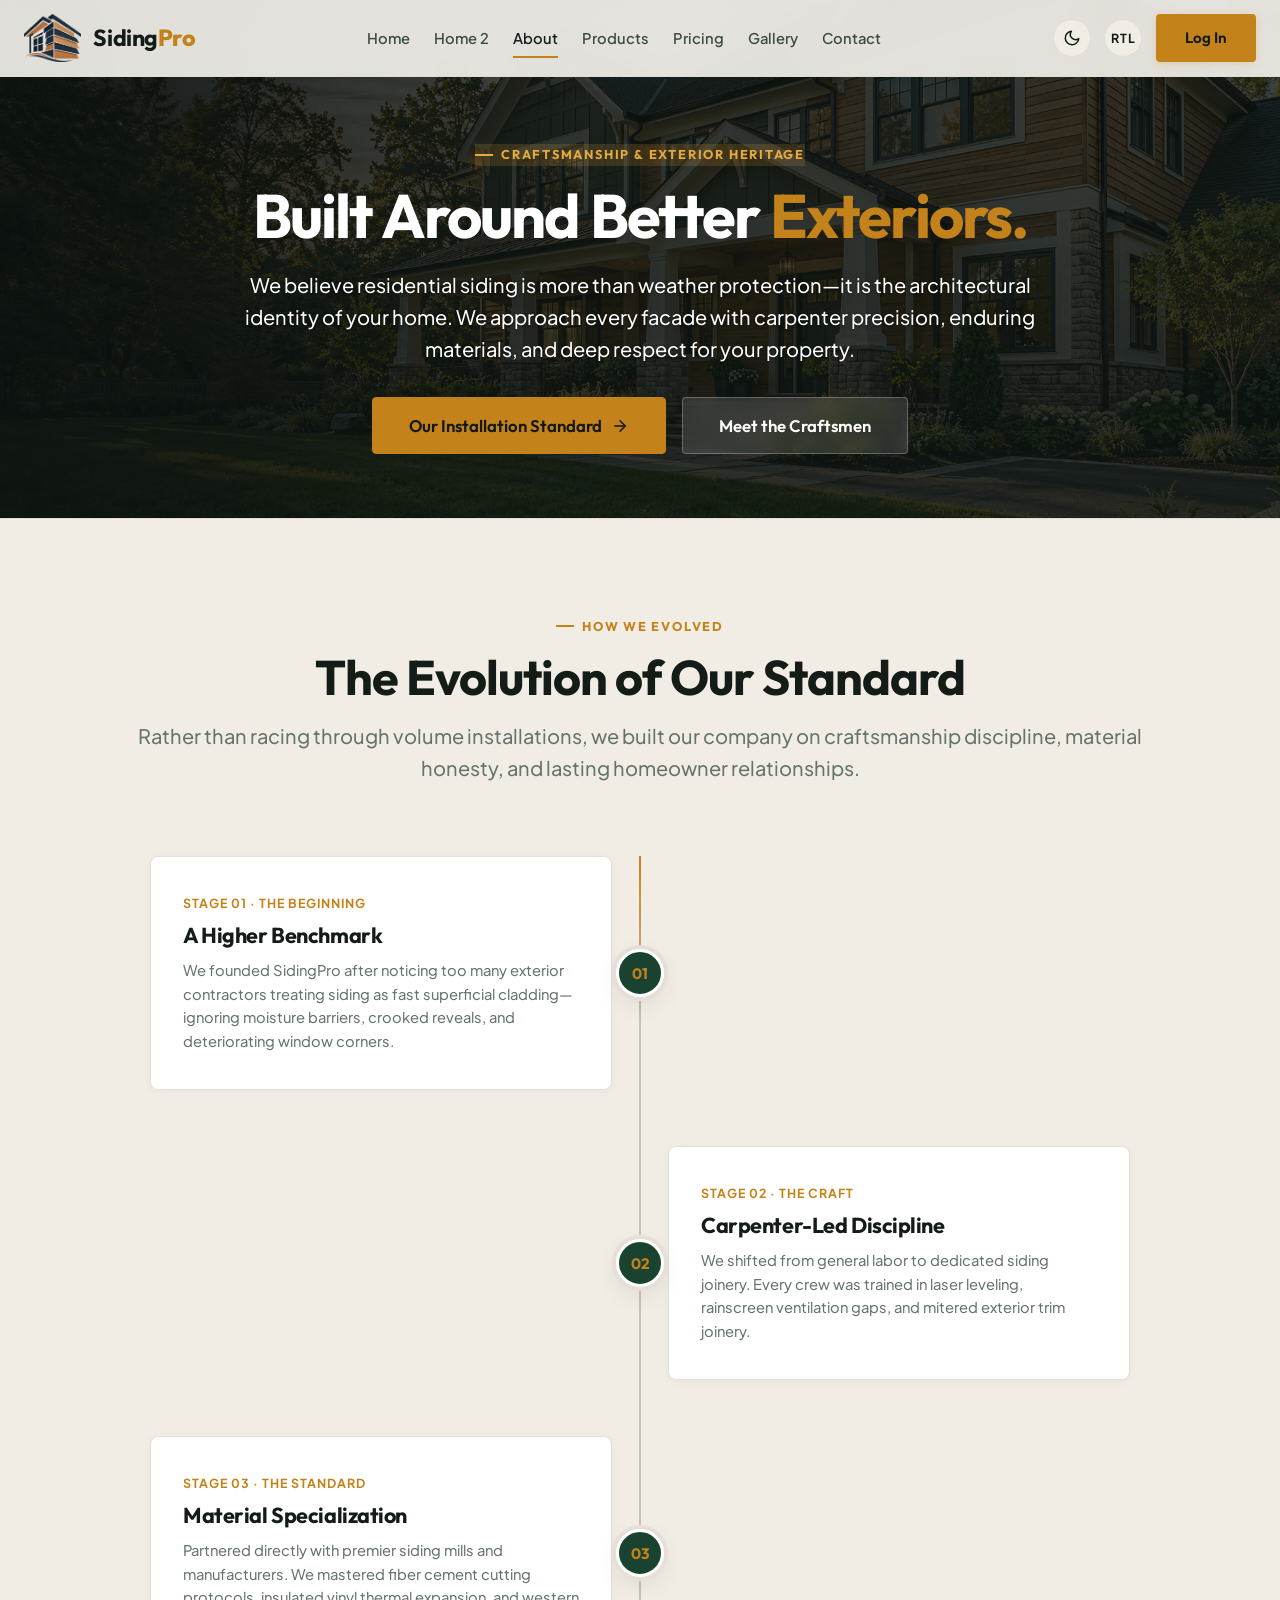
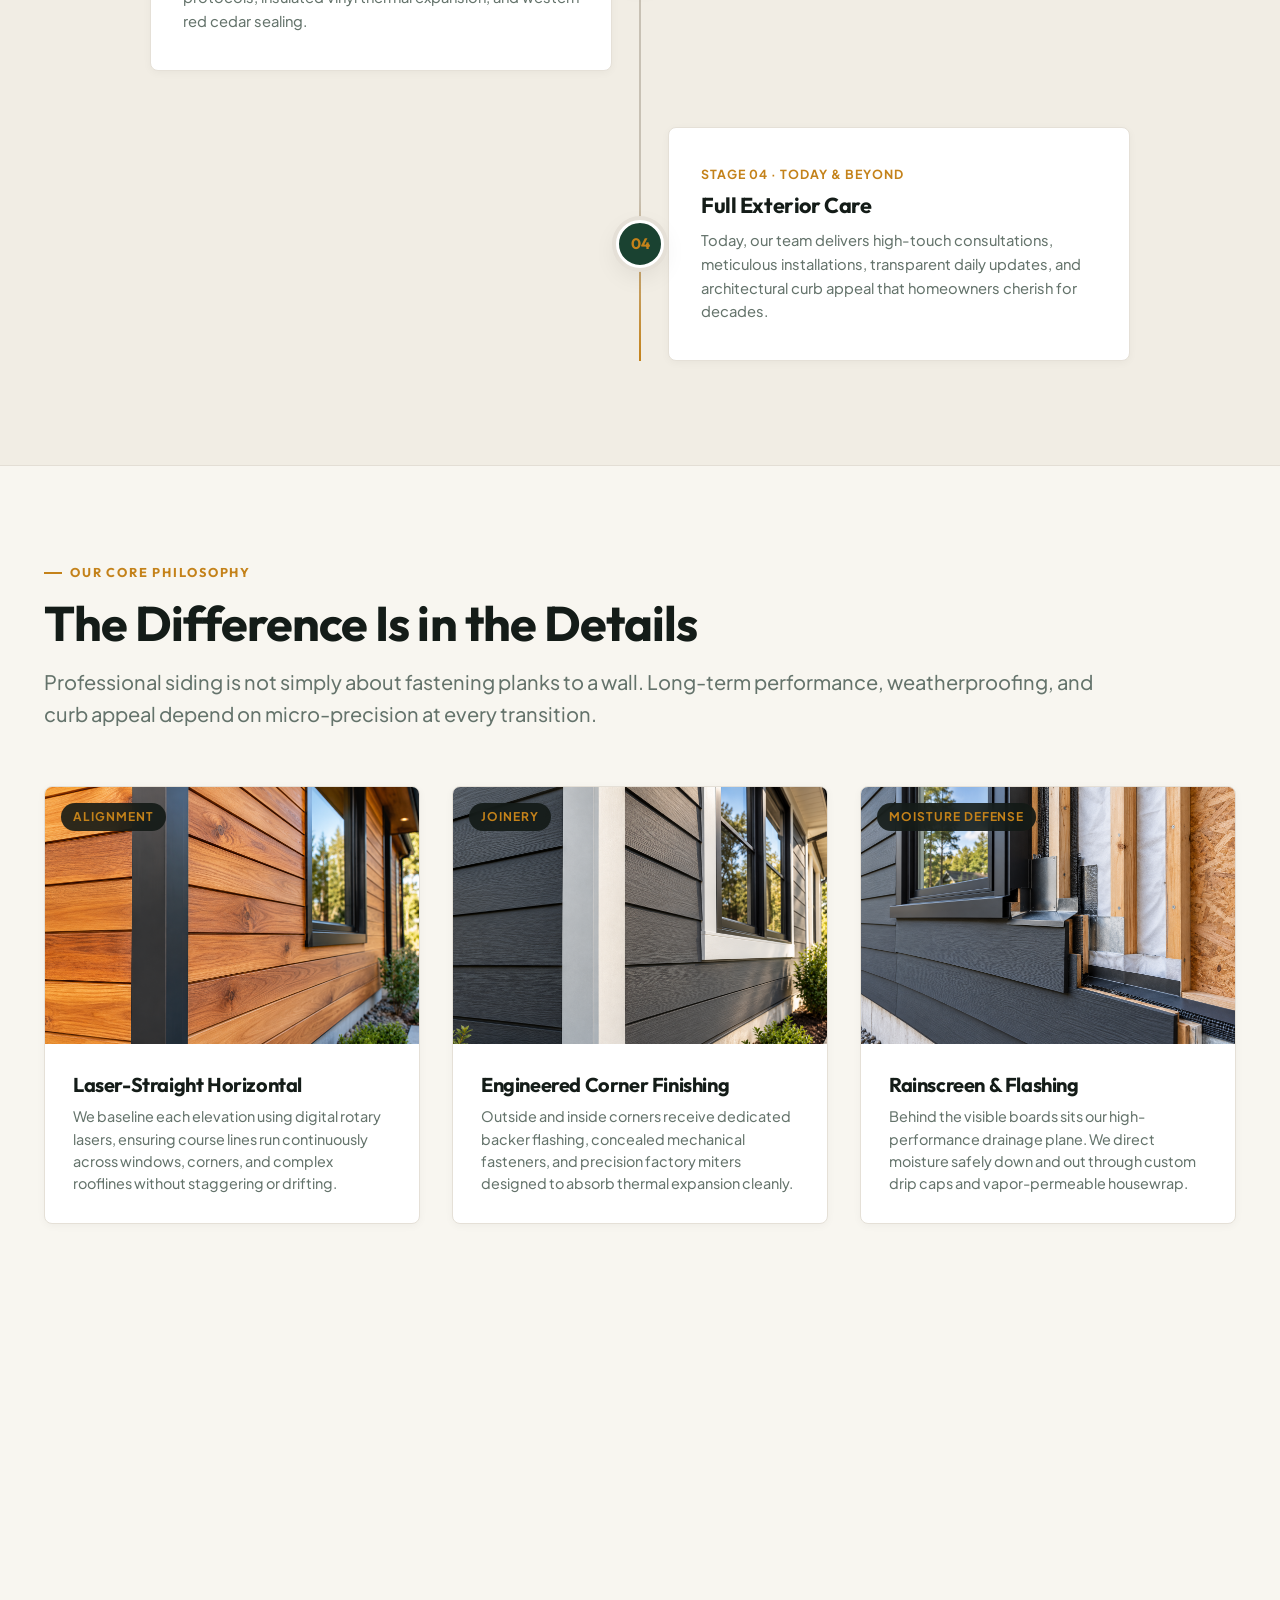
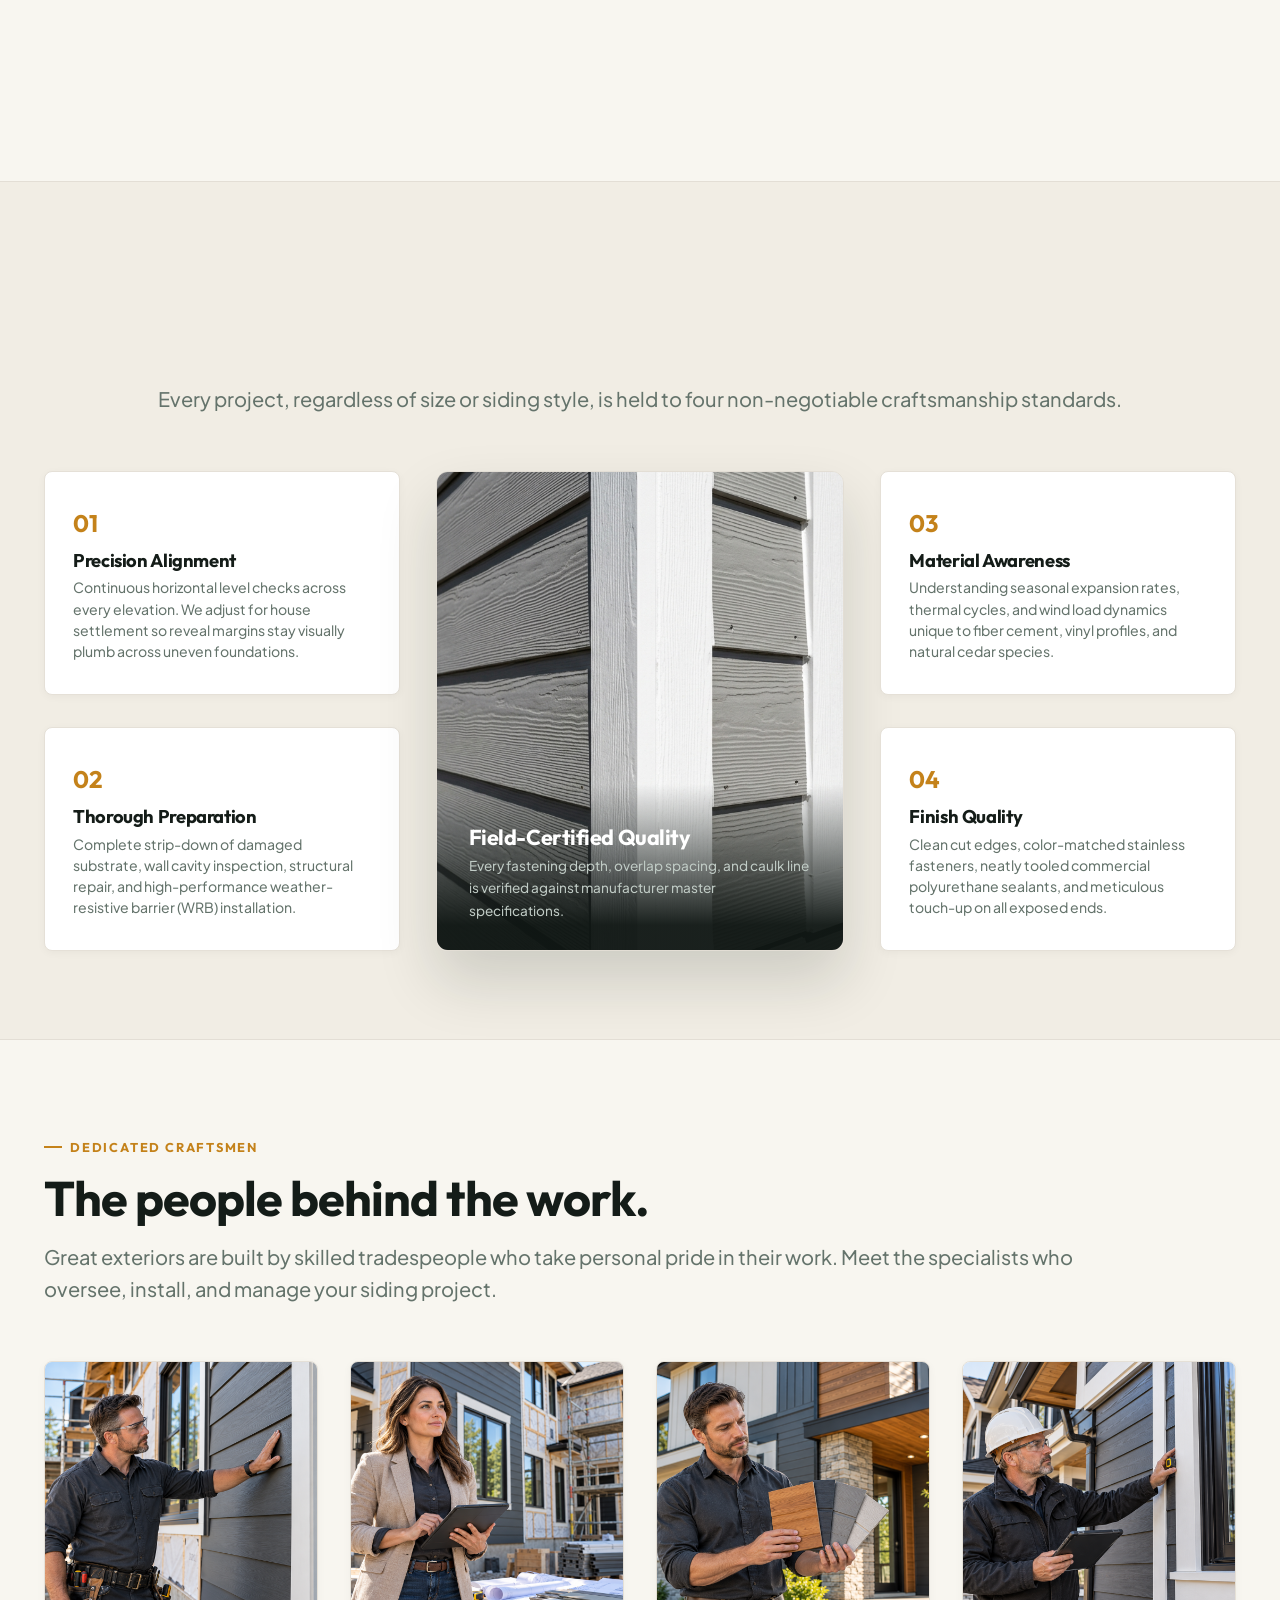
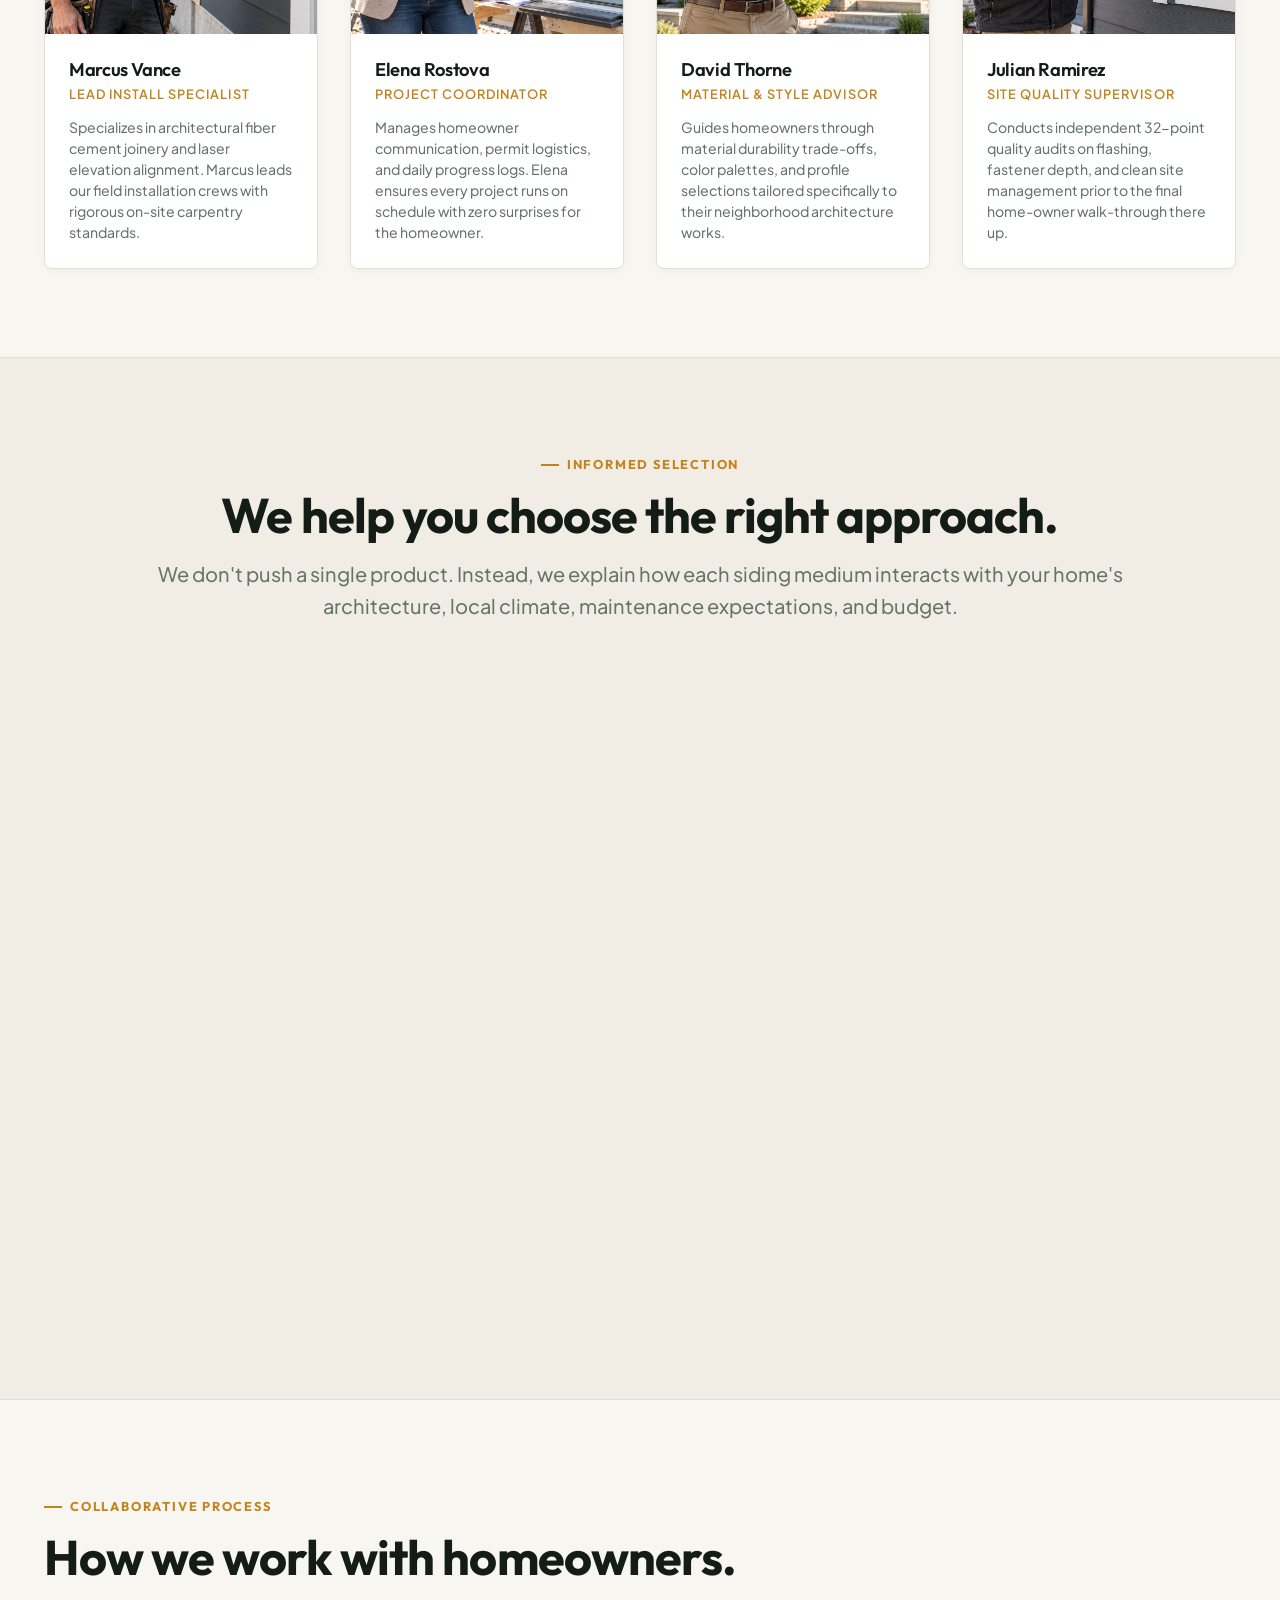
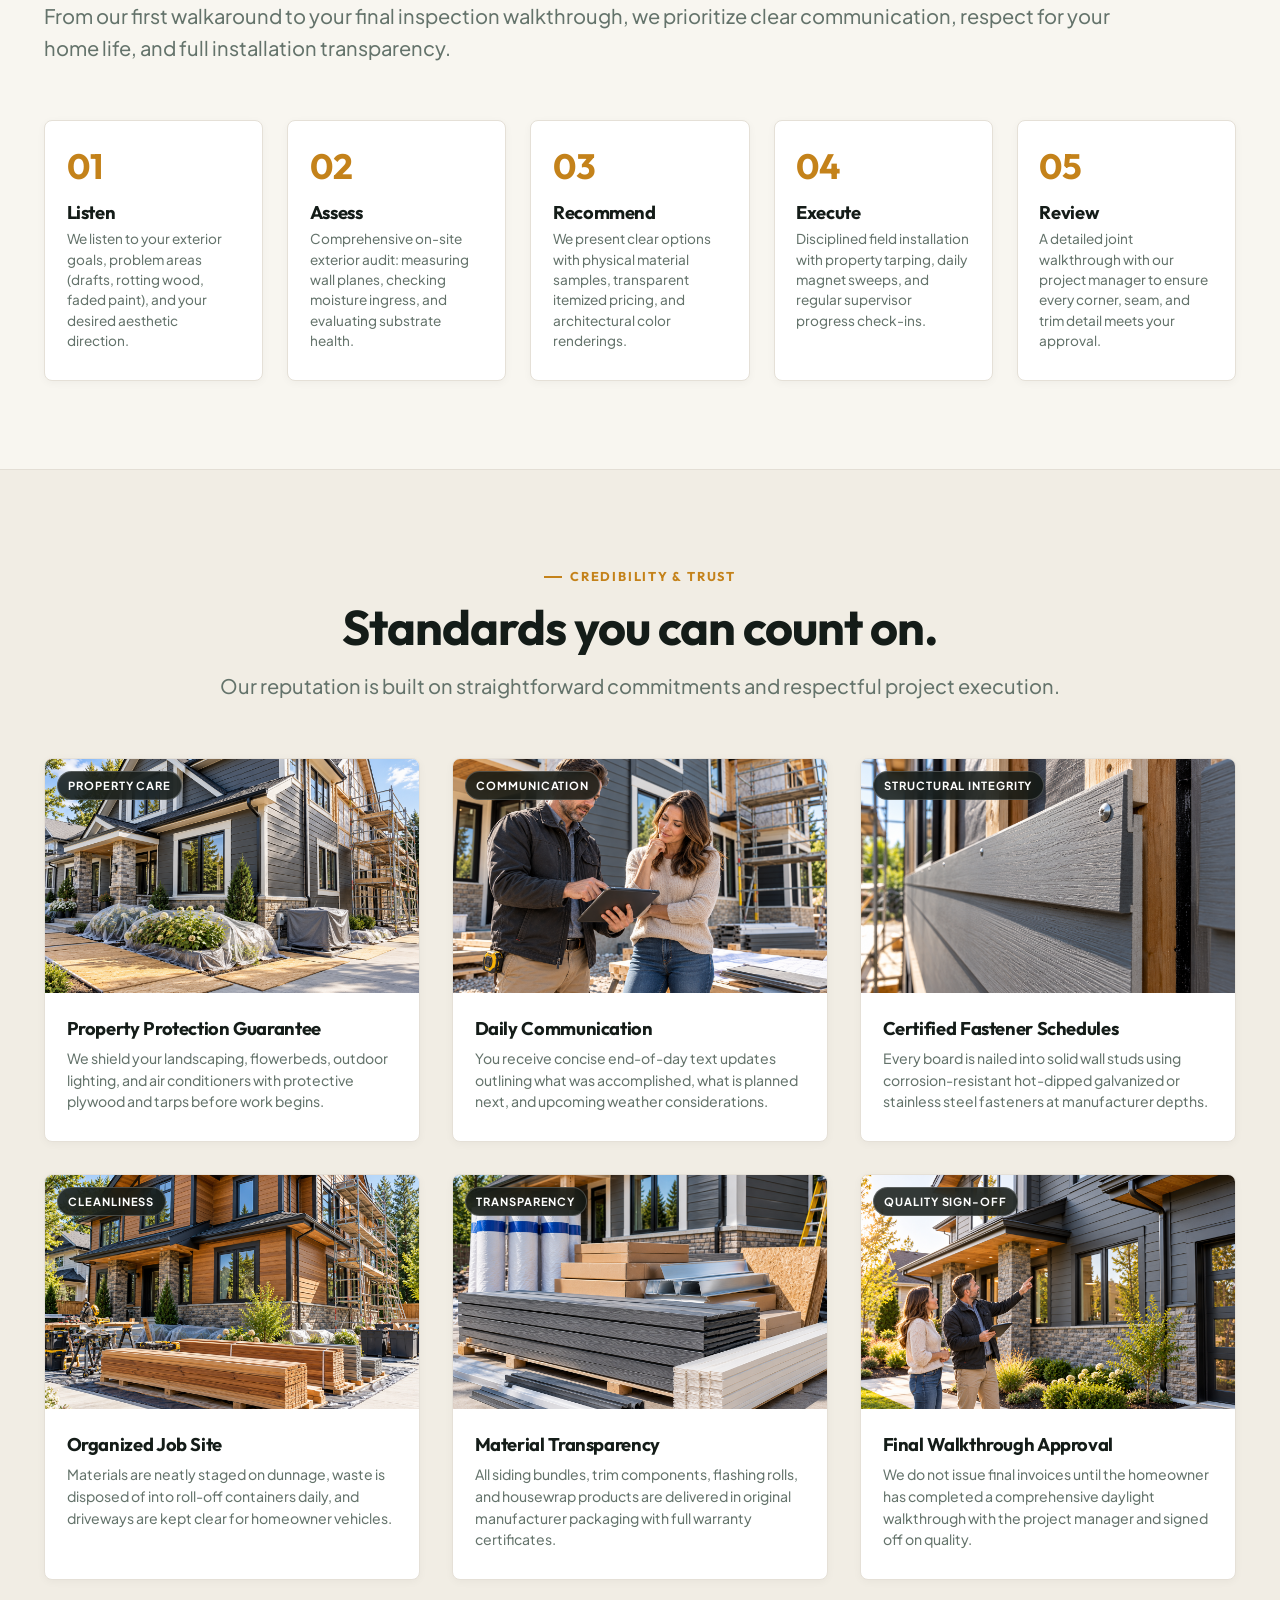
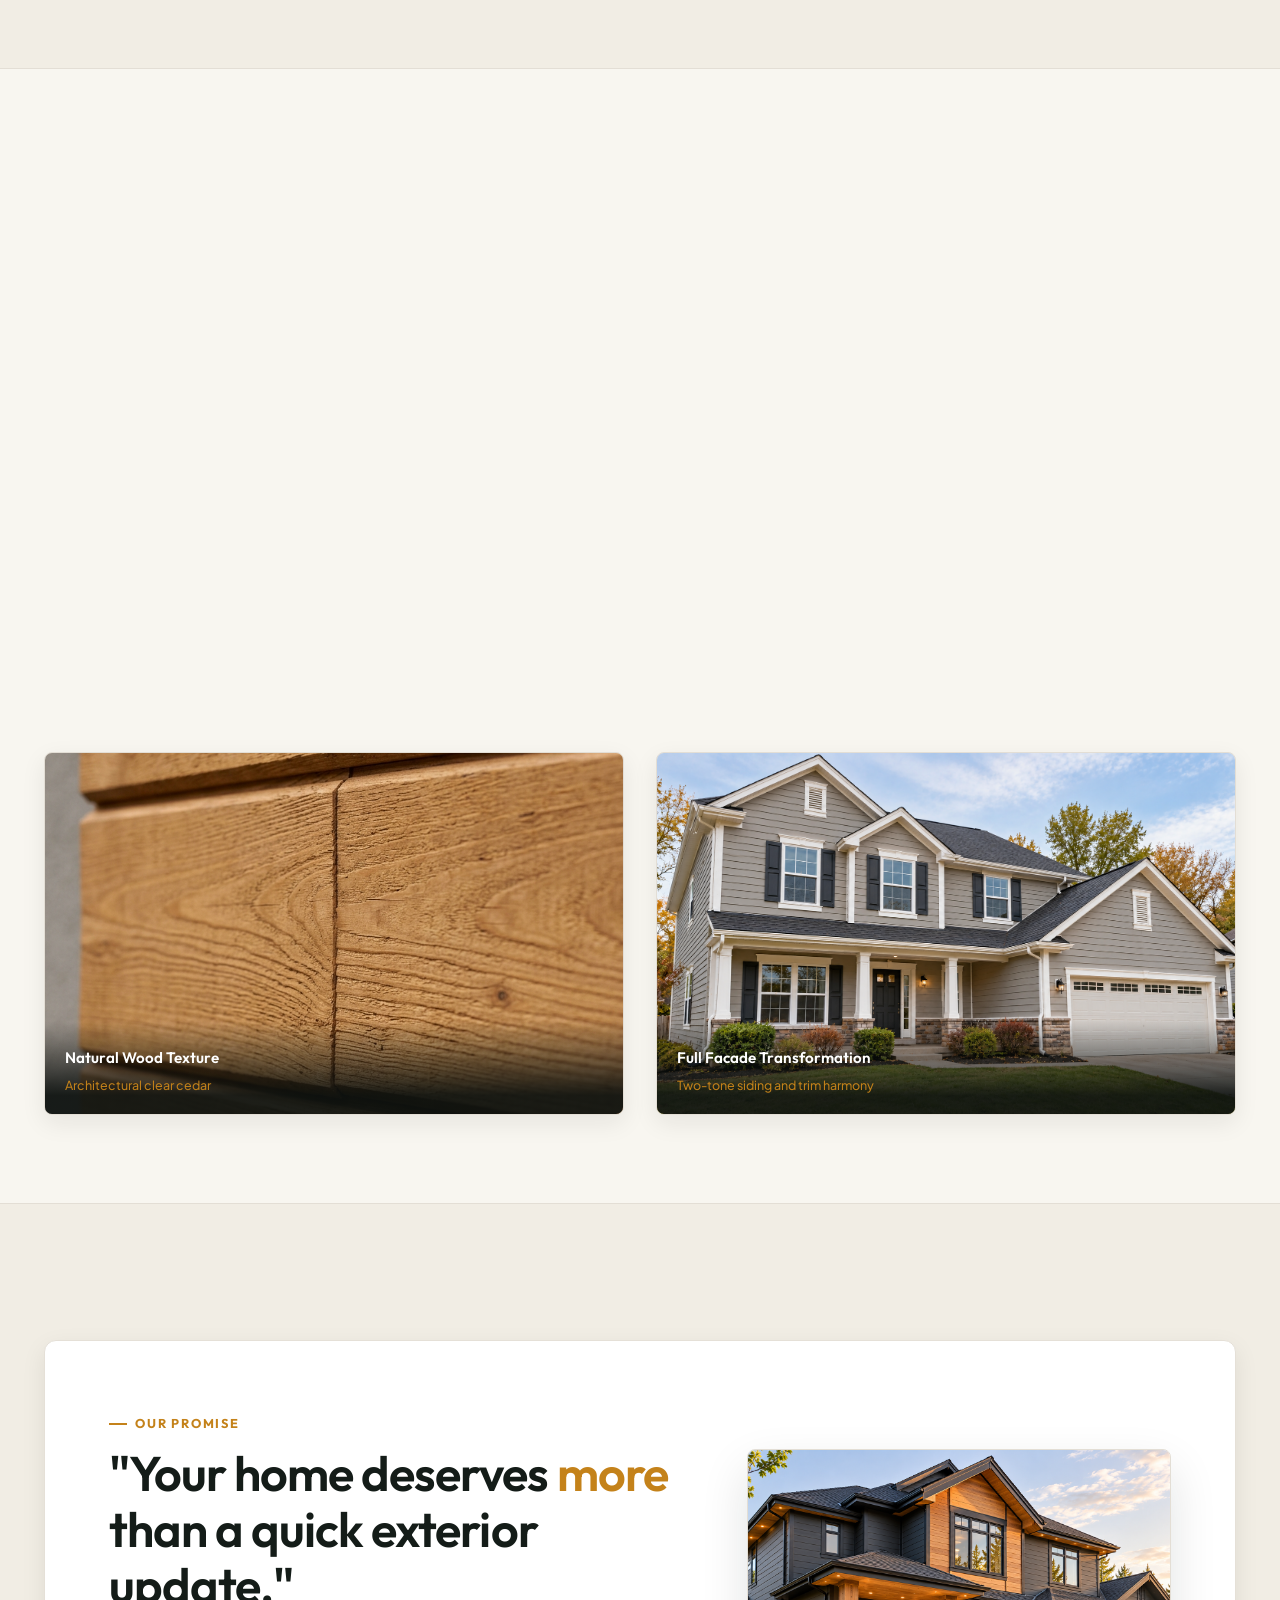
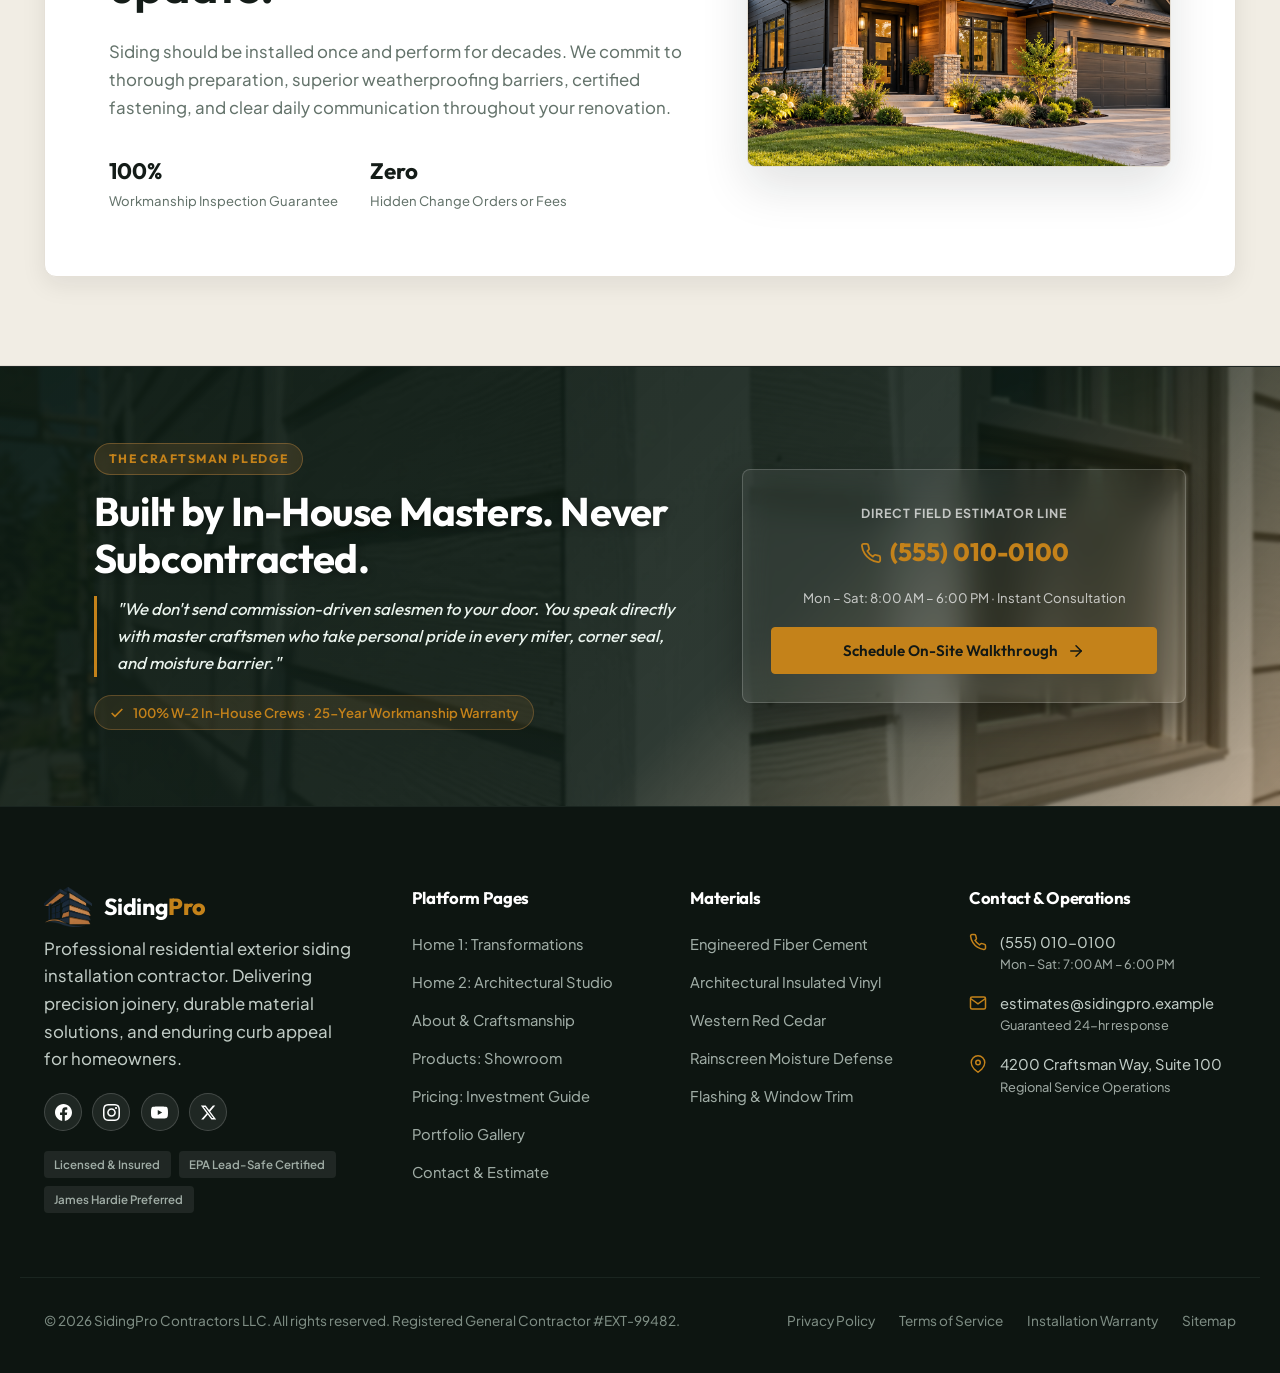
==== commit 9e48ea03: "fixing the issue" ====
--- a/about.html
+++ b/about.html
@@ -671,53 +671,43 @@
     </section>
 
     <!-- ====================================================================
-         11. UNIQUE MASTER CRAFTSMAN BACKGROUND-IMAGE CTA SECTION
+         11. BESPOKE MASTER CRAFTSMAN PLEDGE & HOTLINE CTA SECTION
          ==================================================================== -->
     <section class="page-cta-section page-cta-section--about" id="contact-consult">
-      <img src="images/cta_about.jpg" alt="Master siding craftsman measuring precision facade reveal" class="page-cta-bg" loading="lazy">
+      <img src="images/craftsmanship.jpg" alt="Master siding craftsman measuring precision facade reveal" class="page-cta-bg" loading="lazy">
       <div class="page-cta-overlay"></div>
       <div class="page-cta-container rv">
-        <span class="page-cta-eyebrow">Direct Craftsman Connection</span>
-        <h2 class="page-cta-title">Partner with Craftsmen Who Care About Every Reveal &amp; Miter.</h2>
-        <p class="page-cta-desc">
-          We don't use aggressive salespeople or subcontracted third parties. When you contact SidingPro, you speak directly with seasoned exterior specialists who take pride in lifetime weather protection and architectural elegance.
-        </p>
-
-        <!-- Trust Badges -->
-        <div class="page-cta-pills">
-          <div class="page-cta-pill">
-            <svg viewBox="0 0 24 24" fill="none" stroke="currentColor" stroke-width="2.5"><polyline points="20 6 9 17 4 12"></polyline></svg>
-            <span>Zero Subcontractors — 100% In-House Crews</span>
-          </div>
-          <div class="page-cta-pill">
-            <svg viewBox="0 0 24 24" fill="none" stroke="currentColor" stroke-width="2.5"><polyline points="20 6 9 17 4 12"></polyline></svg>
-            <span>25-Year Workmanship Warranty</span>
-          </div>
-          <div class="page-cta-pill">
-            <svg viewBox="0 0 24 24" fill="none" stroke="currentColor" stroke-width="2.5"><polyline points="20 6 9 17 4 12"></polyline></svg>
-            <span>EPA Lead-Safe Certified</span>
-          </div>
-        </div>
-
-        <!-- Dual Conversion CTAs -->
-        <div class="page-cta-actions">
-          <a class="btn btn-primary btn-lg" href="contact.html">
-            <span>Speak With a Master Craftsman</span>
-            <svg class="arrow-icon" viewBox="0 0 24 24" fill="none" stroke="currentColor" stroke-width="2" stroke-linecap="round" stroke-linejoin="round">
-              <line x1="5" y1="12" x2="19" y2="12"></line>
-              <polyline points="12 5 19 12 12 19"></polyline>
-            </svg>
-          </a>
-          <a class="page-cta-btn-outline" href="tel:+15550100100">
-            <svg viewBox="0 0 24 24" width="18" height="18" fill="none" stroke="currentColor" stroke-width="2">
-              <path d="M22 16.92v3a2 2 0 0 1-2.18 2 19.79 19.79 0 0 1-8.63-3.07 19.5 19.5 0 0 1-6-6 19.79 19.79 0 0 1-3.07-8.67A2 2 0 0 1 4.11 2h3a2 2 0 0 1 2 1.72 12.84 12.84 0 0 0 .7 2.81 2 2 0 0 1-.45 2.11L8.09 9.91a16 16 0 0 0 6 6l1.27-1.27a2 2 0 0 1 2.11-.45 12.84 12.84 0 0 0 2.81.7A2 2 0 0 1 22 16.92z"></path>
-            </svg>
-            <span>Call Direct (555) 010-0100</span>
-          </a>
-        </div>
-
-        <div class="page-cta-note">
-          Available Monday – Saturday, 8:00 AM – 6:00 PM · Dedicated Client Concierge
+        <div class="cta-craftsman-grid">
+          <div>
+            <span class="cta-eyebrow">The Craftsman Pledge</span>
+            <h2 class="cta-title-bold" style="margin-block-end:0.4rem;">Built by In-House Masters. Never Subcontracted.</h2>
+            <div class="cta-pledge-quote">
+              "We don't send commission-driven salesmen to your door. You speak directly with master craftsmen who take personal pride in every miter, corner seal, and moisture barrier."
+            </div>
+            <div class="cta-craftsman-crew-badge">
+              <svg viewBox="0 0 24 24" width="16" height="16" fill="none" stroke="currentColor" stroke-width="2.5"><polyline points="20 6 9 17 4 12"></polyline></svg>
+              <span>100% W-2 In-House Crews · 25-Year Workmanship Warranty</span>
+            </div>
+          </div>
+          <div class="cta-hotline-card">
+            <span class="cta-hotline-label">Direct Field Estimator Line</span>
+            <a href="tel:+15550100100" class="cta-hotline-num">
+              <svg viewBox="0 0 24 24" width="22" height="22" fill="none" stroke="currentColor" stroke-width="2">
+                <path d="M22 16.92v3a2 2 0 0 1-2.18 2 19.79 19.79 0 0 1-8.63-3.07 19.5 19.5 0 0 1-6-6 19.79 19.79 0 0 1-3.07-8.67A2 2 0 0 1 4.11 2h3a2 2 0 0 1 2 1.72 12.84 12.84 0 0 0 .7 2.81 2 2 0 0 1-.45 2.11L8.09 9.91a16 16 0 0 0 6 6l1.27-1.27a2 2 0 0 1 2.11-.45 12.84 12.84 0 0 0 2.81.7A2 2 0 0 1 22 16.92z"></path>
+              </svg>
+              <span>(555) 010-0100</span>
+            </a>
+            <p style="font-size:0.82rem;color:rgba(255,255,255,0.7);margin-block-end:1.15rem;margin-block-start:0;">
+              Mon – Sat: 8:00 AM – 6:00 PM · Instant Consultation
+            </p>
+            <a class="btn btn-primary" href="contact.html" style="width:100%;justify-content:center;">
+              <span>Schedule On-Site Walkthrough</span>
+              <svg class="arrow-icon" viewBox="0 0 24 24" fill="none" stroke="currentColor" stroke-width="2" stroke-linecap="round" stroke-linejoin="round">
+                <line x1="5" y1="12" x2="19" y2="12"></line>
+                <polyline points="12 5 19 12 12 19"></polyline>
+              </svg>
+            </a>
+          </div>
         </div>
       </div>
     </section>
--- a/style.css
+++ b/style.css
@@ -3082,6 +3082,7 @@
 
 .arch-compare-table {
   width: 100%;
+  table-layout: fixed;
   border-collapse: collapse;
   text-align: start;
   font-size: 0.95rem;
@@ -3089,8 +3090,9 @@
 
 .arch-compare-table th,
 .arch-compare-table td {
-  padding: 1.25rem 1.5rem;
+  padding: 1.15rem 1.25rem;
   border-block-end: 1px solid var(--border-subtle);
+  vertical-align: middle;
 }
 
 .arch-compare-table th {
@@ -3103,11 +3105,27 @@
   background: var(--bg-subtle);
 }
 
+.arch-compare-table td strong {
+  display: block;
+  font-family: var(--font-display);
+  font-weight: 700;
+  color: var(--text-main);
+  font-size: 0.98rem;
+  line-height: 1.3;
+}
+
+.arch-compare-table td span {
+  display: block;
+  font-size: 0.84rem;
+  color: var(--text-body);
+  line-height: 1.35;
+}
+
 .arch-compare-table td:first-child {
   font-family: var(--font-display);
   font-weight: 700;
   color: var(--text-main);
-  font-size: 1.05rem;
+  font-size: 1rem;
 }
 
 /* Home 2 Four Pillars Image-Based Grid */
@@ -8576,19 +8594,72 @@
 }
 
 /* ==========================================================================
-   PAGE-SPECIFIC UNIQUE BACKGROUND-IMAGE CTA SYSTEM (Home, Home 2, About, Products, Pricing)
+   23. TABLE RESPONSIVENESS & 760px-860px TABLET ALIGNMENT
+   ========================================================================== */
+@media (min-width: 641px) and (max-width: 860px) {
+  .comparison-table-wrap {
+    overflow-x: auto !important;
+    border-radius: var(--radius-md) !important;
+  }
+  .arch-compare-table {
+    width: 100% !important;
+    table-layout: fixed !important;
+    border-collapse: collapse !important;
+  }
+  .arch-compare-table th,
+  .arch-compare-table td {
+    padding: 0.85rem 0.55rem !important;
+    vertical-align: middle !important;
+    font-size: 0.82rem !important;
+    line-height: 1.4 !important;
+    word-break: normal !important;
+    overflow-wrap: break-word !important;
+  }
+  .arch-compare-table th:nth-child(1),
+  .arch-compare-table td:nth-child(1) {
+    width: 18% !important;
+  }
+  .arch-compare-table th:nth-child(2),
+  .arch-compare-table td:nth-child(2) {
+    width: 25% !important;
+  }
+  .arch-compare-table th:nth-child(3),
+  .arch-compare-table td:nth-child(3) {
+    width: 18% !important;
+  }
+  .arch-compare-table th:nth-child(4),
+  .arch-compare-table td:nth-child(4) {
+    width: 23% !important;
+  }
+  .arch-compare-table th:nth-child(5),
+  .arch-compare-table td:nth-child(5) {
+    width: 16% !important;
+  }
+  .arch-compare-table td strong {
+    display: block;
+    font-size: 0.88rem;
+    color: var(--text-main);
+  }
+  .arch-compare-table td span {
+    display: block;
+    font-size: 0.8rem;
+    color: var(--text-muted);
+  }
+}
+
+/* ==========================================================================
+   PAGE-SPECIFIC BESPOKE CTA SYSTEM (5 UNIQUE, DISTINCT CATCHY LAYOUTS)
    ========================================================================== */
 .page-cta-section {
   position: relative;
-  min-height: 480px;
+  min-height: 440px;
   display: flex;
   align-items: center;
   justify-content: center;
-  padding-block: 3.5rem;
+  padding-block: 3.25rem;
   background-color: #0b1310;
   color: #ffffff;
   overflow: hidden;
-  text-align: center;
   isolation: isolate;
   border-block-start: 1px solid rgba(255, 255, 255, 0.08);
 }
@@ -8603,12 +8674,12 @@
   z-index: -2;
   transform: scale(1.02);
   transition: transform 1.2s cubic-bezier(0.16, 1, 0.3, 1), filter 0.8s ease;
-  filter: brightness(0.85);
+  filter: brightness(0.8);
 }
 
 .page-cta-section:hover .page-cta-bg {
-  transform: scale(1.06);
-  filter: brightness(0.92);
+  transform: scale(1.05);
+  filter: brightness(0.88);
 }
 
 .page-cta-overlay {
@@ -8616,186 +8687,525 @@
   inset: 0;
   z-index: -1;
   background: linear-gradient(135deg, rgba(11, 19, 16, 0.94) 0%, rgba(11, 19, 16, 0.82) 55%, rgba(197, 137, 64, 0.35) 100%);
-  backdrop-filter: blur(1px);
-  -webkit-backdrop-filter: blur(1px);
-}
-
-/* Page Overlay Variants */
+  backdrop-filter: blur(1.5px);
+  -webkit-backdrop-filter: blur(1.5px);
+}
+
 .page-cta-section--home2 .page-cta-overlay {
-  background: linear-gradient(135deg, rgba(15, 23, 42, 0.95) 0%, rgba(15, 23, 42, 0.82) 55%, rgba(197, 137, 64, 0.32) 100%);
+  background: linear-gradient(135deg, rgba(15, 23, 42, 0.95) 0%, rgba(15, 23, 42, 0.84) 55%, rgba(197, 137, 64, 0.3) 100%);
 }
 
 .page-cta-section--about .page-cta-overlay {
-  background: linear-gradient(135deg, rgba(14, 28, 20, 0.95) 0%, rgba(14, 28, 20, 0.8) 60%, rgba(197, 137, 64, 0.32) 100%);
+  background: linear-gradient(135deg, rgba(14, 28, 20, 0.95) 0%, rgba(14, 28, 20, 0.82) 60%, rgba(197, 137, 64, 0.3) 100%);
 }
 
 .page-cta-section--products .page-cta-overlay {
-  background: linear-gradient(135deg, rgba(18, 22, 26, 0.95) 0%, rgba(18, 22, 26, 0.82) 60%, rgba(197, 137, 64, 0.35) 100%);
+  background: linear-gradient(135deg, rgba(18, 22, 26, 0.95) 0%, rgba(18, 22, 26, 0.84) 60%, rgba(197, 137, 64, 0.32) 100%);
 }
 
 .page-cta-section--pricing .page-cta-overlay {
-  background: linear-gradient(135deg, rgba(16, 20, 24, 0.95) 0%, rgba(16, 20, 24, 0.82) 55%, rgba(197, 137, 64, 0.38) 100%);
+  background: linear-gradient(135deg, rgba(16, 20, 24, 0.96) 0%, rgba(16, 20, 24, 0.84) 55%, rgba(197, 137, 64, 0.35) 100%);
 }
 
 .page-cta-container {
   position: relative;
   z-index: 3;
   width: 100%;
-  max-width: 860px;
+  max-width: 1140px;
   margin-inline: auto;
   padding-inline: 1.5rem;
 }
 
-.page-cta-eyebrow {
+/* Common Typography Utilities */
+.cta-eyebrow {
   display: inline-flex;
   align-items: center;
   gap: 0.45rem;
   font-family: var(--font-display, 'Outfit', sans-serif);
-  font-size: 0.78rem;
+  font-size: 0.76rem;
   font-weight: 700;
   letter-spacing: 0.12em;
   text-transform: uppercase;
   color: var(--brand-accent, #c58940);
   background: rgba(197, 137, 64, 0.16);
   border: 1px solid rgba(197, 137, 64, 0.4);
-  padding: 0.32rem 0.95rem;
+  padding: 0.3rem 0.85rem;
   border-radius: 999px;
   margin-block-end: 0.85rem;
   backdrop-filter: blur(6px);
   -webkit-backdrop-filter: blur(6px);
 }
 
-.page-cta-title {
-  font-size: clamp(1.85rem, 3.2vw, 2.65rem);
+.cta-title-bold {
+  font-size: clamp(1.85rem, 3.2vw, 2.5rem);
   font-weight: 700;
-  line-height: 1.2;
+  line-height: 1.18;
   color: #ffffff;
   margin-block-end: 0.75rem;
   letter-spacing: -0.02em;
   text-shadow: 0 2px 10px rgba(0, 0, 0, 0.35);
 }
 
-.page-cta-desc {
-  font-size: clamp(0.96rem, 1.2vw, 1.06rem);
+.cta-lead-text {
+  font-size: clamp(0.95rem, 1.15vw, 1.05rem);
   line-height: 1.55;
-  color: rgba(255, 255, 255, 0.9);
-  max-width: 64ch;
+  color: rgba(255, 255, 255, 0.88);
+  margin-block-end: 1.35rem;
+}
+
+/* --------------------------------------------------------------------------
+   LAYOUT 1: HOME (Split Modern Hero + Floating Guarantee Card)
+   -------------------------------------------------------------------------- */
+.cta-split-grid {
+  display: grid;
+  grid-template-columns: 1.15fr 0.85fr;
+  gap: 3rem;
+  align-items: center;
+  text-align: start;
+}
+
+.cta-floating-card {
+  background: rgba(18, 28, 23, 0.75);
+  border: 1px solid rgba(255, 255, 255, 0.16);
+  backdrop-filter: blur(14px);
+  -webkit-backdrop-filter: blur(14px);
+  border-radius: var(--radius-md);
+  padding: 1.6rem 1.85rem;
+  box-shadow: 0 16px 36px rgba(0, 0, 0, 0.35);
+}
+
+.cta-card-header {
+  font-family: var(--font-display, 'Outfit', sans-serif);
+  font-size: 1rem;
+  font-weight: 700;
+  color: #ffffff;
+  margin-block-end: 1rem;
+  padding-block-end: 0.65rem;
+  border-block-end: 1px solid rgba(255, 255, 255, 0.1);
+  display: flex;
+  justify-content: space-between;
+  align-items: center;
+}
+
+.cta-card-badge {
+  font-size: 0.72rem;
+  font-weight: 700;
+  color: var(--brand-accent);
+  background: rgba(197, 137, 64, 0.18);
+  padding: 0.2rem 0.55rem;
+  border-radius: 999px;
+}
+
+.cta-checklist {
+  list-style: none;
+  padding: 0;
+  margin: 0 0 1.25rem 0;
+  display: flex;
+  flex-direction: column;
+  gap: 0.65rem;
+}
+
+.cta-check-item {
+  display: flex;
+  align-items: center;
+  gap: 0.6rem;
+  font-size: 0.86rem;
+  color: #e3ede8;
+  font-weight: 500;
+}
+
+.cta-check-item svg {
+  width: 16px;
+  height: 16px;
+  color: var(--brand-accent);
+  flex-shrink: 0;
+}
+
+.cta-rating-row {
+  display: flex;
+  align-items: center;
+  gap: 0.5rem;
+  font-size: 0.8rem;
+  color: rgba(255, 255, 255, 0.75);
+  padding-block-start: 0.65rem;
+  border-block-start: 1px solid rgba(255, 255, 255, 0.08);
+}
+
+.cta-stars {
+  color: #f59e0b;
+  font-size: 0.85rem;
+  letter-spacing: 1px;
+}
+
+/* --------------------------------------------------------------------------
+   LAYOUT 2: HOME 2 (Architectural Studio Horizontal Ribbon)
+   -------------------------------------------------------------------------- */
+.cta-ribbon-flex {
+  display: flex;
+  justify-content: space-between;
+  align-items: center;
+  gap: 3rem;
+  text-align: start;
+}
+
+.cta-ribbon-left {
+  max-width: 620px;
+  border-inline-start: 3px solid var(--brand-accent);
+  padding-inline-start: 1.5rem;
+}
+
+.cta-ribbon-tags {
+  display: flex;
+  gap: 0.6rem;
+  flex-wrap: wrap;
+  margin-block-start: 0.85rem;
+}
+
+.cta-ribbon-pill {
+  font-size: 0.8rem;
+  font-weight: 600;
+  color: #d6e2db;
+  background: rgba(255, 255, 255, 0.08);
+  border: 1px solid rgba(255, 255, 255, 0.16);
+  padding: 0.3rem 0.8rem;
+  border-radius: 999px;
+  backdrop-filter: blur(6px);
+}
+
+.cta-ribbon-right {
+  display: flex;
+  flex-direction: column;
+  gap: 0.65rem;
+  align-items: flex-end;
+  flex-shrink: 0;
+}
+
+.cta-ribbon-sublink {
+  font-size: 0.84rem;
+  color: #d6e2db;
+  text-decoration: underline;
+  text-underline-offset: 3px;
+  transition: color 0.2s ease;
+}
+
+.cta-ribbon-sublink:hover {
+  color: var(--brand-accent);
+}
+
+.cta-turnaround-badge {
+  font-size: 0.75rem;
+  color: rgba(255, 255, 255, 0.65);
+}
+
+/* --------------------------------------------------------------------------
+   LAYOUT 3: ABOUT (Master Craftsman Story Pledge & Direct Hotline Card)
+   -------------------------------------------------------------------------- */
+.cta-craftsman-grid {
+  display: grid;
+  grid-template-columns: 1.15fr 0.85fr;
+  gap: 3rem;
+  align-items: center;
+  text-align: start;
+}
+
+.cta-pledge-quote {
+  font-family: var(--font-display, 'Outfit', sans-serif);
+  font-style: italic;
+  font-size: 1.05rem;
+  line-height: 1.6;
+  color: #eaf3ed;
+  margin-block: 0.85rem 1.15rem;
+  border-inline-start: 3px solid var(--brand-accent);
+  padding-inline-start: 1.25rem;
+}
+
+.cta-craftsman-crew-badge {
+  display: inline-flex;
+  align-items: center;
+  gap: 0.5rem;
+  font-size: 0.82rem;
+  font-weight: 600;
+  color: var(--brand-accent);
+  background: rgba(197, 137, 64, 0.12);
+  border: 1px solid rgba(197, 137, 64, 0.35);
+  padding: 0.35rem 0.9rem;
+  border-radius: 999px;
+}
+
+.cta-hotline-card {
+  background: rgba(255, 255, 255, 0.07);
+  border: 1px solid rgba(255, 255, 255, 0.18);
+  backdrop-filter: blur(14px);
+  -webkit-backdrop-filter: blur(14px);
+  border-radius: var(--radius-md);
+  padding: 1.75rem;
+  text-align: center;
+  box-shadow: 0 16px 36px rgba(0, 0, 0, 0.3);
+}
+
+.cta-hotline-label {
+  font-size: 0.78rem;
+  font-weight: 700;
+  letter-spacing: 0.08em;
+  text-transform: uppercase;
+  color: rgba(255, 255, 255, 0.7);
+}
+
+.cta-hotline-num {
+  font-family: var(--font-display, 'Outfit', sans-serif);
+  font-size: 1.55rem;
+  font-weight: 800;
+  color: var(--brand-accent);
+  text-decoration: none;
+  display: flex;
+  align-items: center;
+  justify-content: center;
+  gap: 0.5rem;
+  margin-block: 0.4rem 0.85rem;
+  transition: transform 0.2s ease;
+}
+
+.cta-hotline-num:hover {
+  transform: scale(1.03);
+}
+
+/* --------------------------------------------------------------------------
+   LAYOUT 4: PRODUCTS (Tactile Sample Box Showcase & 3-Swatch Interactive Display)
+   -------------------------------------------------------------------------- */
+.cta-samplebox-grid {
+  display: grid;
+  grid-template-columns: 1fr 1fr;
+  gap: 3rem;
+  align-items: center;
+  text-align: start;
+}
+
+.cta-swatches-card {
+  background: rgba(14, 20, 24, 0.78);
+  border: 1px solid rgba(255, 255, 255, 0.16);
+  backdrop-filter: blur(14px);
+  -webkit-backdrop-filter: blur(14px);
+  border-radius: var(--radius-md);
+  padding: 1.35rem 1.5rem;
+  display: flex;
+  flex-direction: column;
+  gap: 0.65rem;
+  box-shadow: 0 16px 36px rgba(0, 0, 0, 0.35);
+}
+
+.cta-swatch-chip {
+  display: flex;
+  align-items: center;
+  gap: 0.85rem;
+  padding: 0.65rem 0.85rem;
+  background: rgba(255, 255, 255, 0.05);
+  border: 1px solid rgba(255, 255, 255, 0.1);
+  border-radius: var(--radius-sm);
+  transition: all 0.25s ease;
+}
+
+.cta-swatch-chip:hover {
+  background: rgba(255, 255, 255, 0.1);
+  border-color: rgba(197, 137, 64, 0.4);
+  transform: translateX(3px);
+}
+
+.cta-swatch-icon-box {
+  width: 34px;
+  height: 34px;
+  border-radius: 6px;
+  background: var(--brand-accent-bg, rgba(197, 137, 64, 0.18));
+  color: var(--brand-accent);
+  display: flex;
+  align-items: center;
+  justify-content: center;
+  flex-shrink: 0;
+}
+
+.cta-swatch-title {
+  font-size: 0.88rem;
+  font-weight: 700;
+  color: #ffffff;
+  margin: 0;
+  line-height: 1.2;
+}
+
+.cta-swatch-sub {
+  font-size: 0.76rem;
+  color: rgba(255, 255, 255, 0.65);
+  margin: 0;
+}
+
+/* --------------------------------------------------------------------------
+   LAYOUT 5: PRICING (60-Day Fixed-Price Guarantee Certificate Frame)
+   -------------------------------------------------------------------------- */
+.cta-cert-frame {
+  background: rgba(16, 22, 28, 0.74);
+  border: 1.5px solid rgba(197, 137, 64, 0.45);
+  backdrop-filter: blur(14px);
+  -webkit-backdrop-filter: blur(14px);
+  border-radius: var(--radius-md);
+  padding: 2.2rem 2.5rem;
+  max-width: 860px;
   margin-inline: auto;
-  margin-block-end: 1.4rem;
-  text-shadow: 0 1px 4px rgba(0, 0, 0, 0.3);
-}
-
-.page-cta-pills {
-  display: flex;
+  text-align: center;
+  box-shadow: 0 16px 40px rgba(0, 0, 0, 0.4);
+}
+
+.cta-cert-seal {
+  display: inline-flex;
+  align-items: center;
+  gap: 0.45rem;
+  font-family: var(--font-display, 'Outfit', sans-serif);
+  font-size: 0.78rem;
+  font-weight: 800;
+  letter-spacing: 0.12em;
+  text-transform: uppercase;
+  color: var(--brand-accent);
+  background: rgba(197, 137, 64, 0.18);
+  border: 1px solid rgba(197, 137, 64, 0.45);
+  padding: 0.35rem 0.95rem;
+  border-radius: 999px;
+  margin-block-end: 0.85rem;
+}
+
+.cta-cert-grid {
+  display: grid;
+  grid-template-columns: repeat(3, 1fr);
+  gap: 1rem;
+  margin-block: 1.35rem 1.75rem;
+}
+
+.cta-cert-col {
+  background: rgba(255, 255, 255, 0.05);
+  border: 1px solid rgba(255, 255, 255, 0.1);
+  border-radius: var(--radius-sm);
+  padding: 0.85rem 0.65rem;
+}
+
+  .cta-cert-metric {
+    font-family: var(--font-display, 'Outfit', sans-serif);
+    font-size: 1.05rem;
+    font-weight: 700;
+    color: var(--brand-accent);
+  }
+
+  .cta-cert-caption {
+    font-size: 0.78rem;
+    color: #d6e2db;
+    line-height: 1.35;
+    margin-block-start: 0.2rem;
+  }
+}
+
+/* ==========================================================================
+   CTA BUTTON ACTIONS & SECONDARY BUTTON COLOR SYSTEM
+   ========================================================================== */
+.page-cta-actions {
+  display: flex;
+  align-items: center;
+  gap: 1.25rem; /* Distinct space between buttons */
+  flex-wrap: wrap;
+  margin-block-start: 1.25rem;
+}
+
+.page-cta-actions .btn {
+  padding: 0.88rem 1.85rem;
+  font-size: 0.95rem;
+  white-space: nowrap;
+  flex-shrink: 0;
+}
+
+/* Secondary Button with Solid Distinct Background Color */
+.page-cta-btn-outline,
+.page-cta-btn-secondary {
+  display: inline-flex;
+  align-items: center;
   justify-content: center;
-  align-items: center;
-  gap: 0.65rem 1rem;
-  flex-wrap: wrap;
-  margin-block-end: 1.65rem;
-}
-
-.page-cta-pill {
-  display: inline-flex;
-  align-items: center;
-  gap: 0.45rem;
-  font-size: 0.84rem;
-  font-weight: 600;
-  color: #ffffff;
-  background: rgba(255, 255, 255, 0.08);
-  border: 1px solid rgba(255, 255, 255, 0.18);
-  padding: 0.38rem 0.95rem;
-  border-radius: 999px;
-  backdrop-filter: blur(10px);
-  -webkit-backdrop-filter: blur(10px);
-  box-shadow: 0 4px 14px rgba(0, 0, 0, 0.15);
-  transition: all 0.3s cubic-bezier(0.16, 1, 0.3, 1);
-}
-
-.page-cta-pill:hover {
-  background: rgba(255, 255, 255, 0.14);
-  border-color: rgba(255, 255, 255, 0.3);
-  transform: translateY(-2px);
-}
-
-.page-cta-pill svg {
-  width: 15px;
-  height: 15px;
-  color: var(--brand-accent, #c58940);
-  flex-shrink: 0;
-}
-
-.page-cta-actions {
-  display: flex;
-  justify-content: center;
-  align-items: center;
-  gap: 1rem;
-  flex-wrap: wrap;
-}
-
-.page-cta-actions .btn {
-  padding: 0.82rem 1.65rem;
-  font-size: 0.92rem;
-}
-
-.page-cta-btn-outline {
-  display: inline-flex;
-  align-items: center;
-  justify-content: center;
-  gap: 0.55rem;
+  gap: 0.65rem;
   font-family: var(--font-display, 'Outfit', sans-serif);
   font-weight: 600;
-  font-size: 0.92rem;
-  padding: 0.82rem 1.65rem;
+  font-size: 0.95rem;
+  padding: 0.88rem 1.85rem;
   border-radius: var(--radius-sm, 6px);
-  background: rgba(255, 255, 255, 0.1);
+  background: #172a22 !important; /* Visible, solid secondary background color */
   color: #ffffff !important;
-  border: 1px solid rgba(255, 255, 255, 0.28);
-  backdrop-filter: blur(10px);
-  -webkit-backdrop-filter: blur(10px);
+  border: 1.5px solid rgba(255, 255, 255, 0.35) !important;
+  backdrop-filter: blur(8px);
+  -webkit-backdrop-filter: blur(8px);
+  box-shadow: 0 4px 14px rgba(0, 0, 0, 0.3);
   text-decoration: none;
-  transition: all 0.3s cubic-bezier(0.16, 1, 0.3, 1);
-}
-
-.page-cta-btn-outline:hover {
-  background: rgba(255, 255, 255, 0.22);
-  border-color: rgba(255, 255, 255, 0.45);
+  white-space: nowrap;
+  flex-shrink: 0;
+  transition: all 0.25s cubic-bezier(0.16, 1, 0.3, 1);
+}
+
+.page-cta-btn-outline:hover,
+.page-cta-btn-secondary:hover {
+  background: #243e33 !important;
+  border-color: var(--brand-accent) !important;
   color: #ffffff !important;
   transform: translateY(-2px);
-  box-shadow: 0 8px 24px rgba(0, 0, 0, 0.25);
-}
-
-.page-cta-note {
-  font-size: 0.8rem;
-  color: rgba(255, 255, 255, 0.68);
-  margin-block-start: 1.15rem;
-  letter-spacing: 0.02em;
-}
-
+  box-shadow: 0 6px 20px rgba(0, 0, 0, 0.4);
+}
+
+.page-cta-btn-outline svg,
+.page-cta-btn-secondary svg {
+  color: var(--brand-accent);
+  transition: transform 0.25s ease;
+}
+
+.page-cta-btn-outline:hover svg,
+.page-cta-btn-secondary:hover svg {
+  transform: scale(1.1);
+}
+
+/* Responsive Overrides for All Bespoke Layouts */
 @media (max-width: 768px) {
   .page-cta-section {
     min-height: auto;
     padding-block: 3.25rem;
   }
-  .page-cta-title {
-    font-size: 1.85rem;
-  }
-  .page-cta-pills {
+  .cta-split-grid,
+  .cta-craftsman-grid,
+  .cta-samplebox-grid {
+    grid-template-columns: 1fr;
+    gap: 2rem;
+    text-align: center;
+  }
+  .cta-ribbon-flex {
     flex-direction: column;
-    align-items: stretch;
-    gap: 0.5rem;
-    margin-block-end: 1.4rem;
-  }
-  .page-cta-pill {
+    text-align: center;
+    gap: 1.75rem;
+  }
+  .cta-ribbon-left {
+    border-inline-start: none;
+    padding-inline-start: 0;
+  }
+  .cta-ribbon-tags {
     justify-content: center;
   }
+  .cta-ribbon-right {
+    align-items: center;
+    width: 100%;
+    gap: 0.85rem;
+  }
+  .cta-cert-grid {
+    grid-template-columns: 1fr;
+    gap: 0.75rem;
+  }
   .page-cta-actions {
-    flex-direction: column;
-    width: 100%;
-    gap: 0.75rem;
+    display: flex !important;
+    flex-direction: column !important;
+    width: 100% !important;
+    gap: 0.85rem !important; /* Space between buttons on mobile & tablet */
+    margin-block-start: 1rem !important;
   }
   .page-cta-actions .btn,
+  .page-cta-actions .page-cta-btn-outline,
   .page-cta-btn-outline {
-    width: 100%;
-    justify-content: center;
-  }
-}
+    width: 100% !important;
+    justify-content: center !important;
+    box-sizing: border-box !important;
+  }
+}
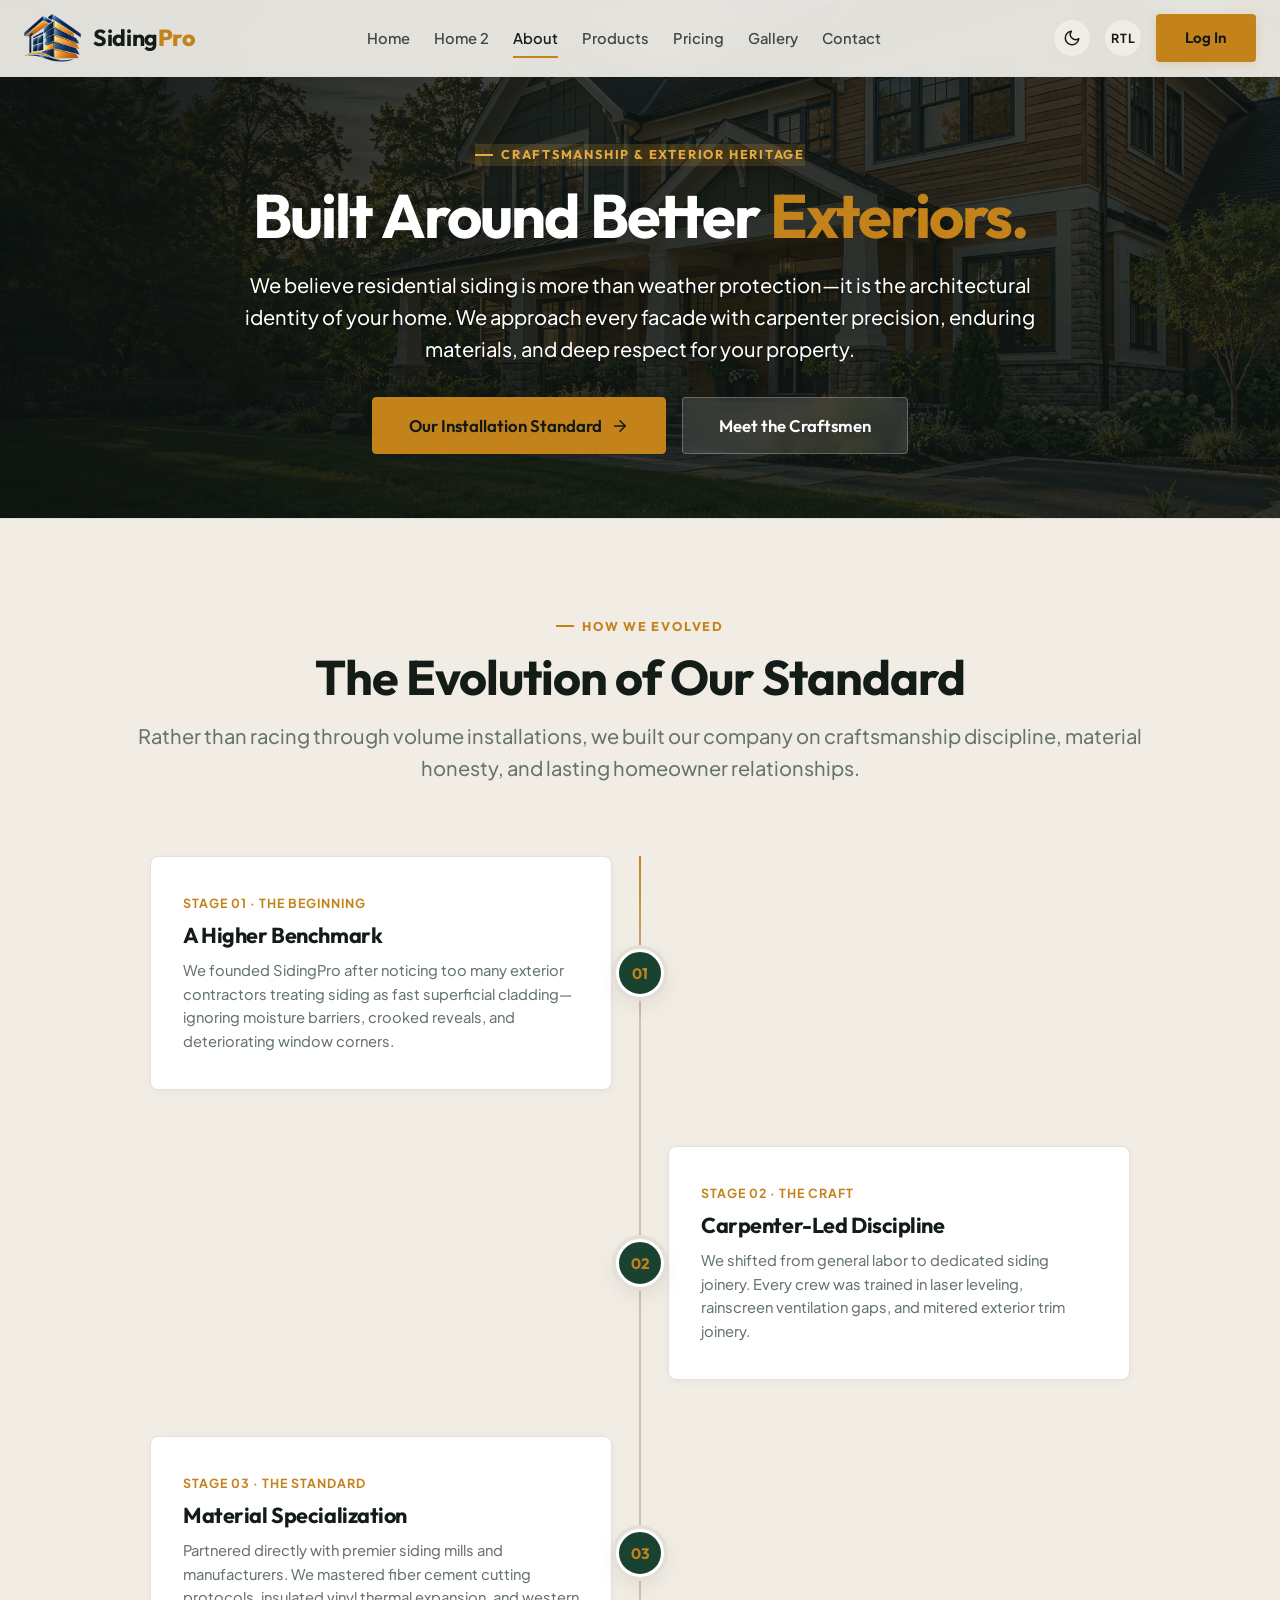
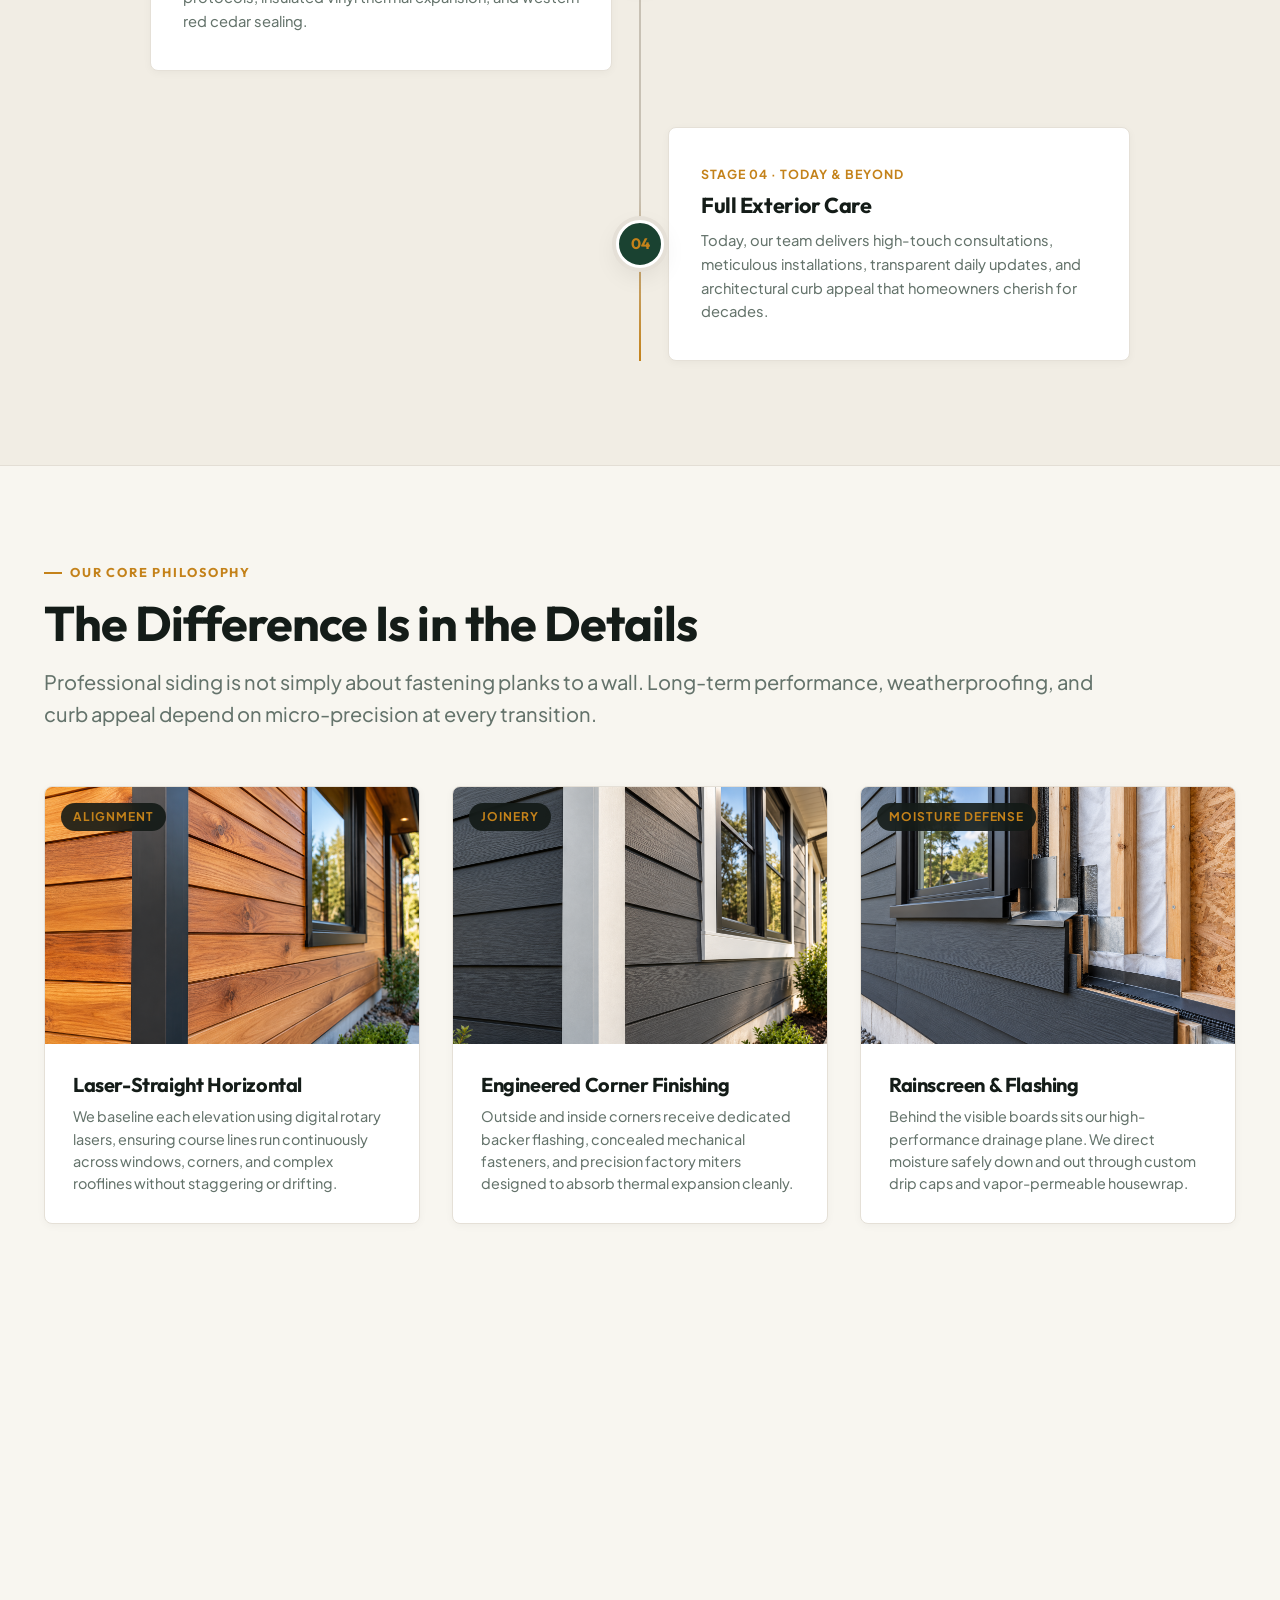
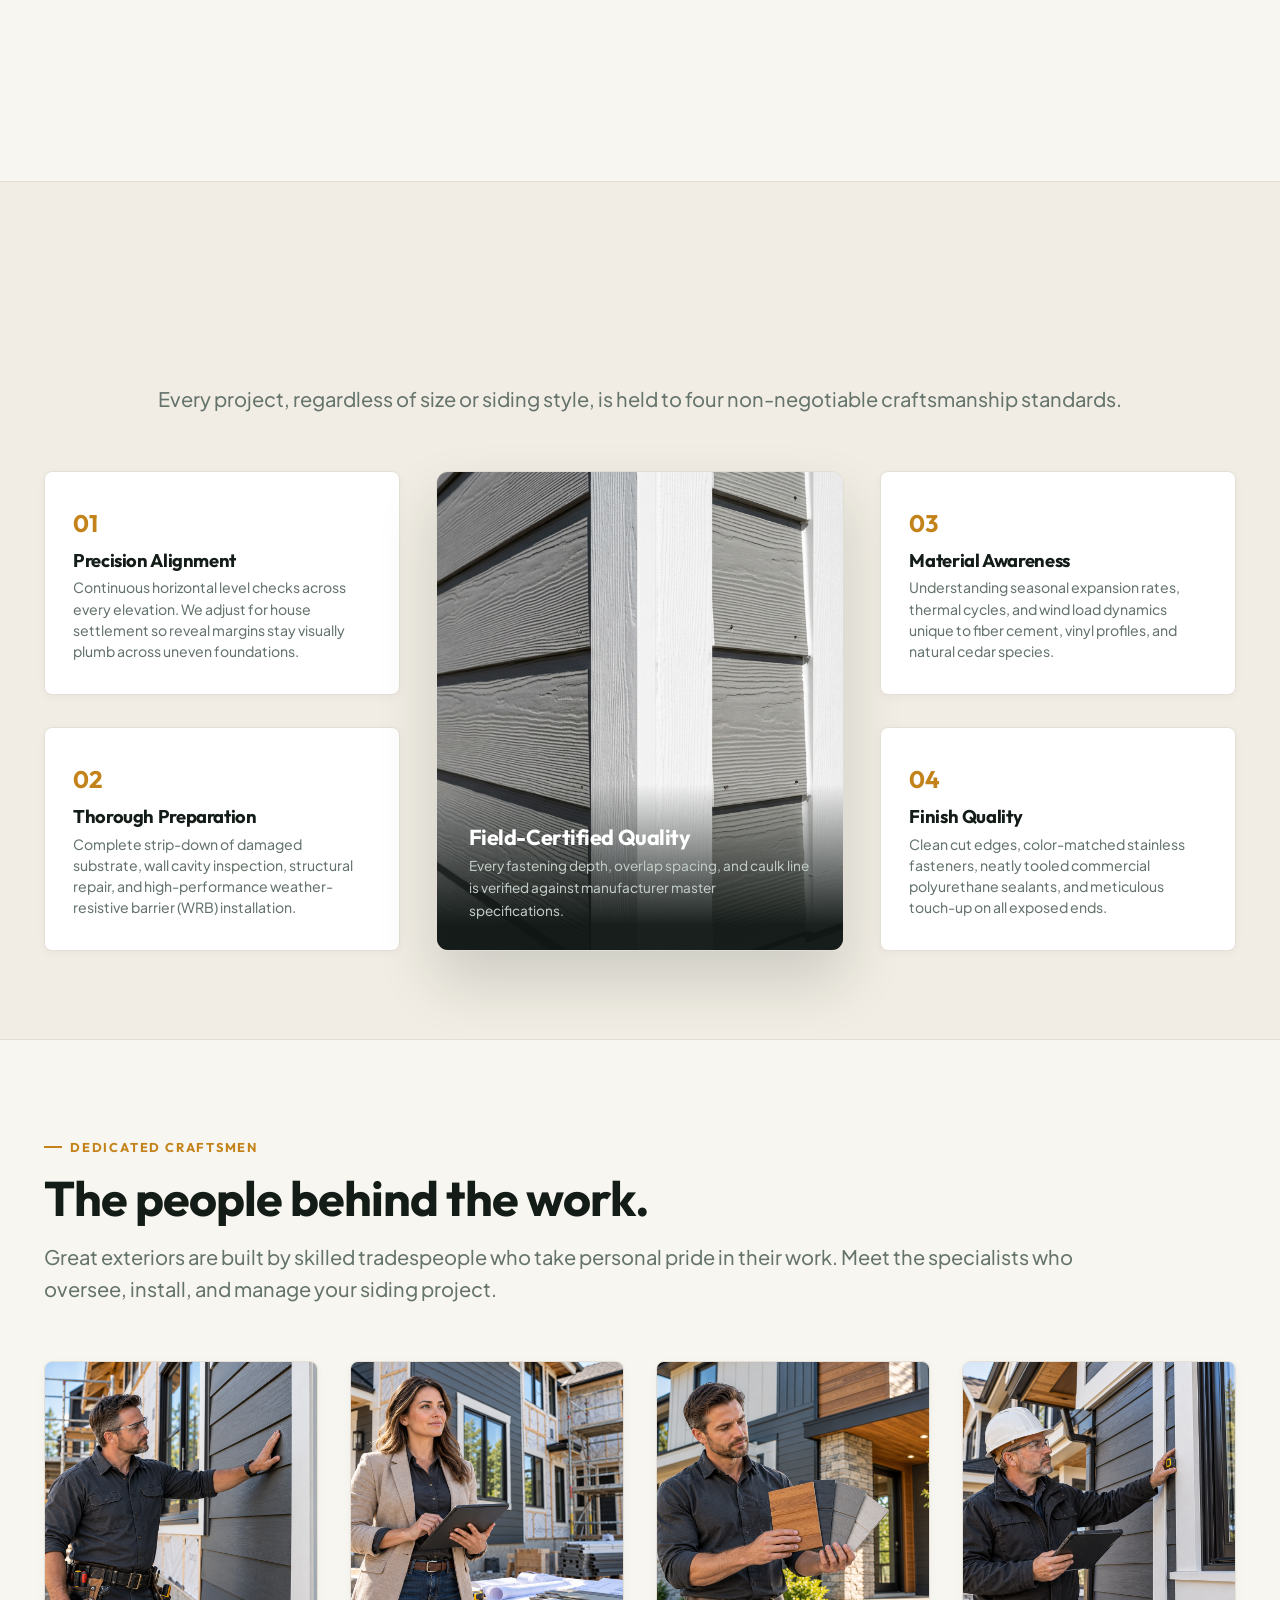
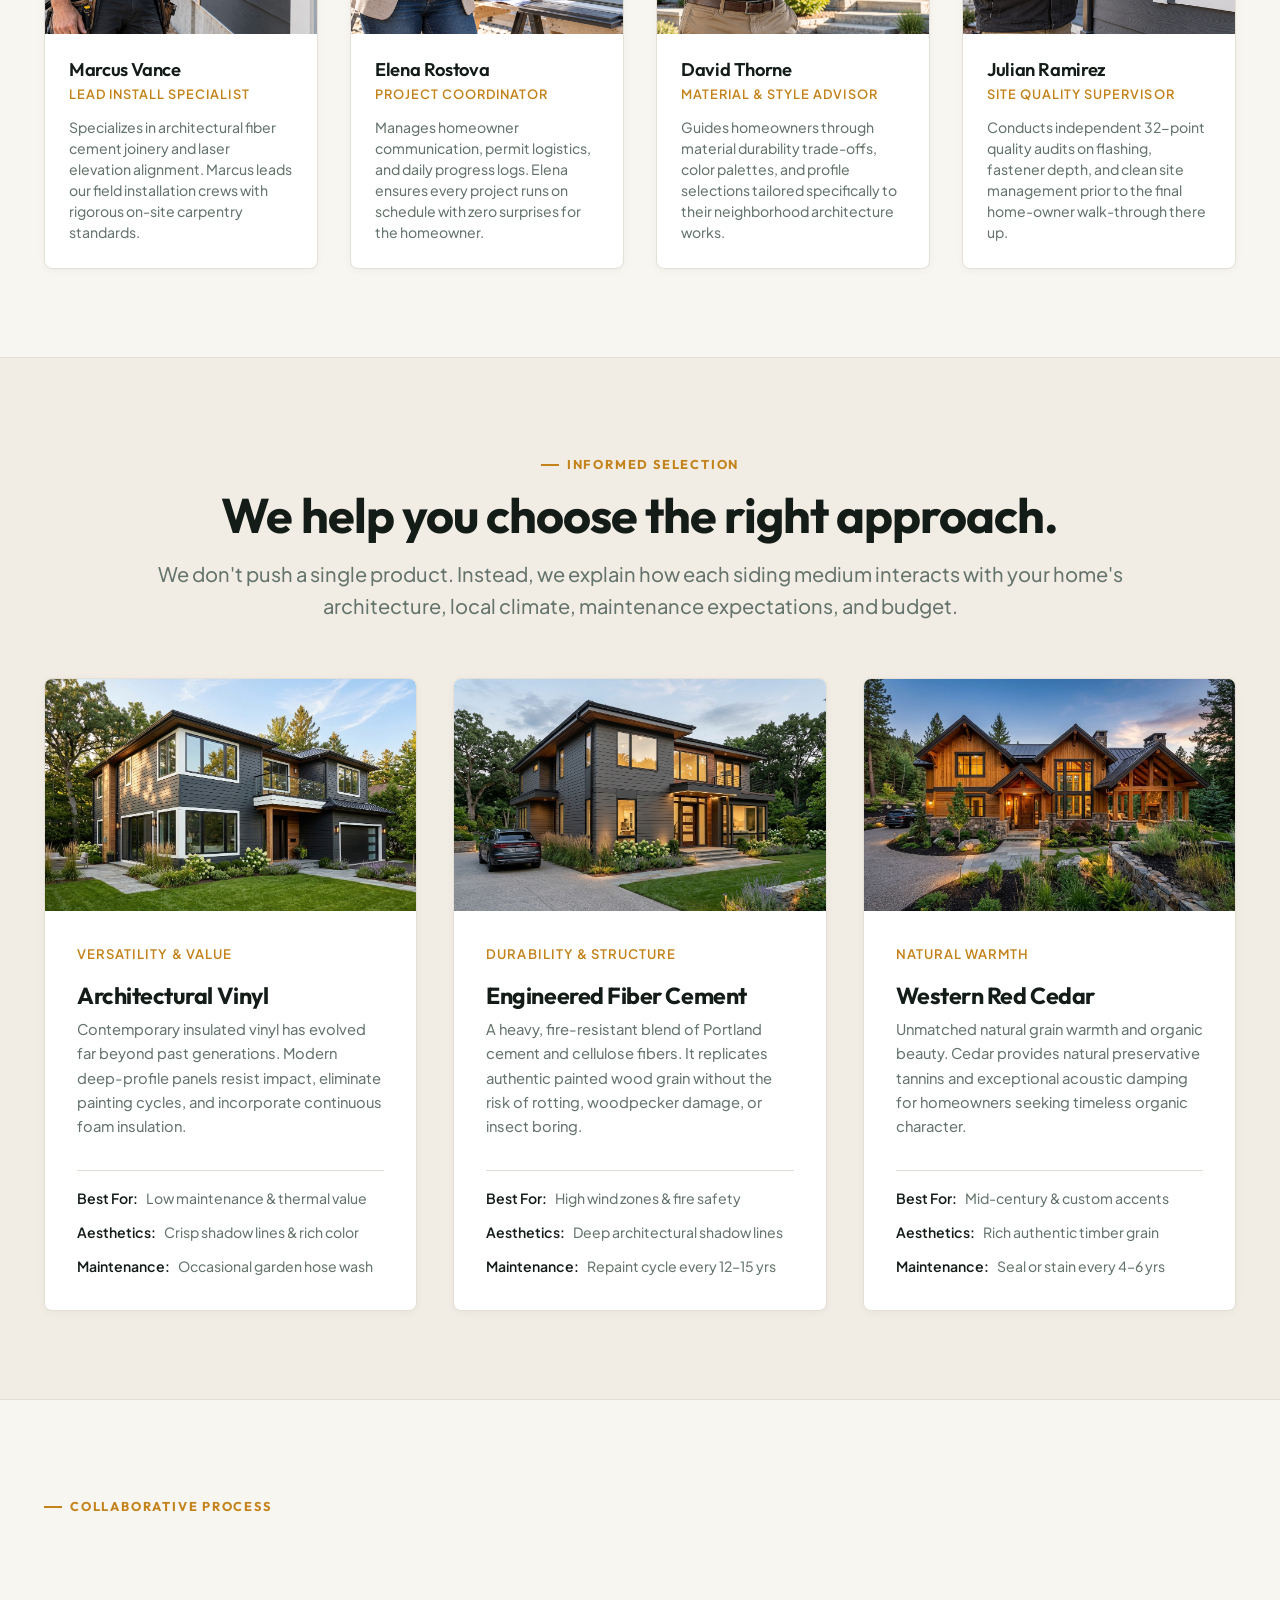
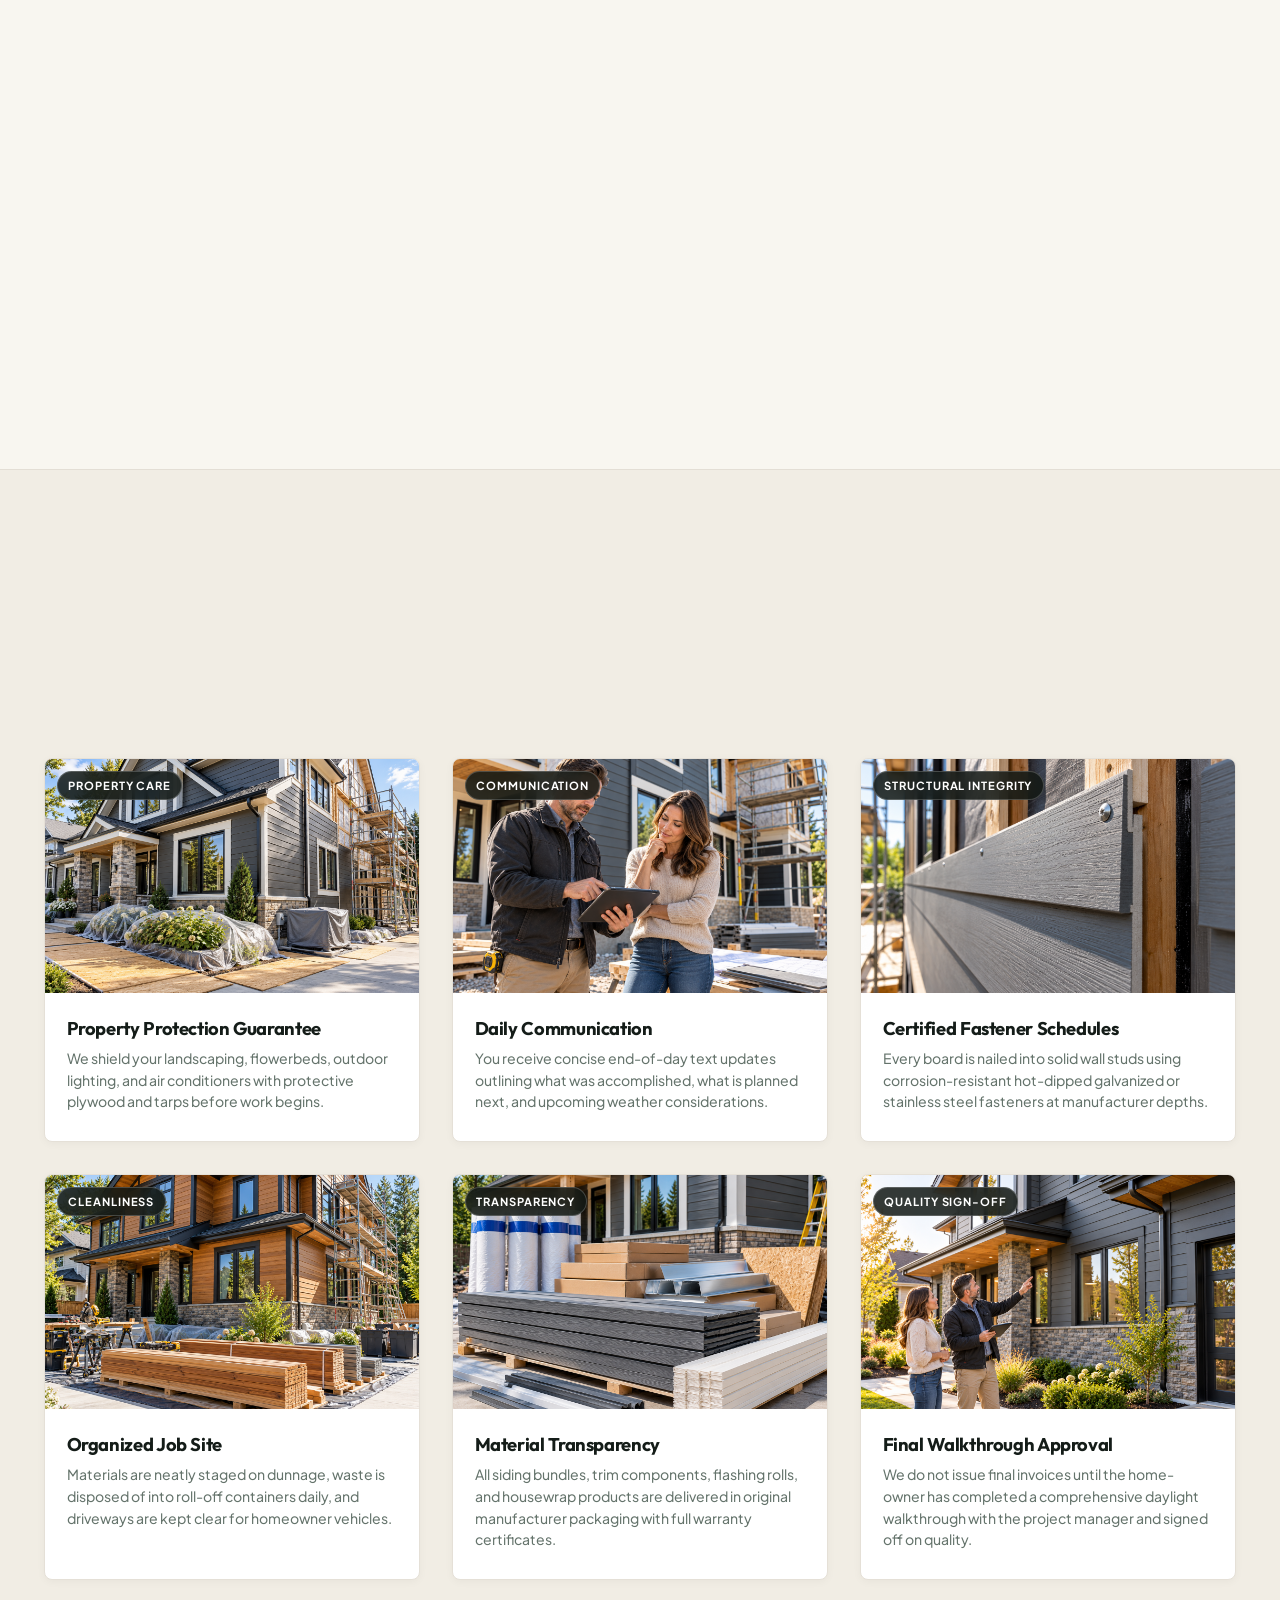
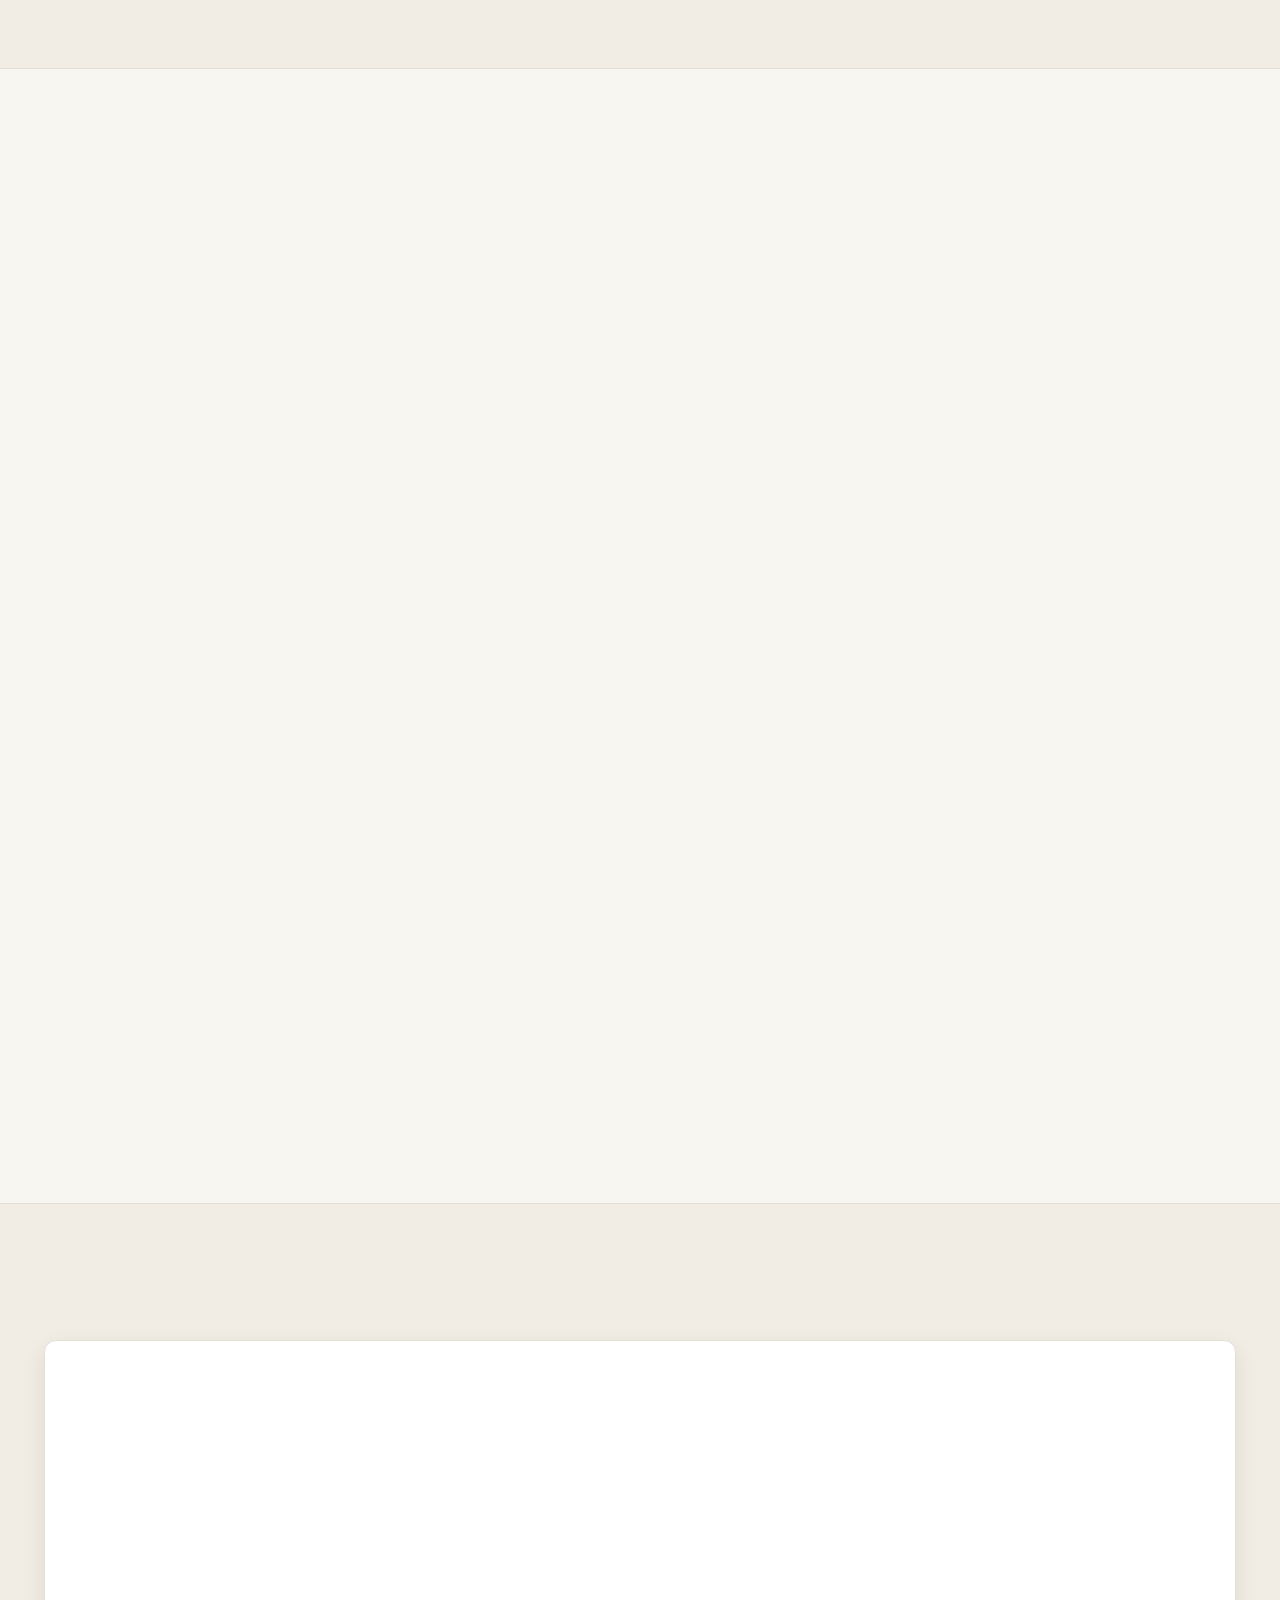
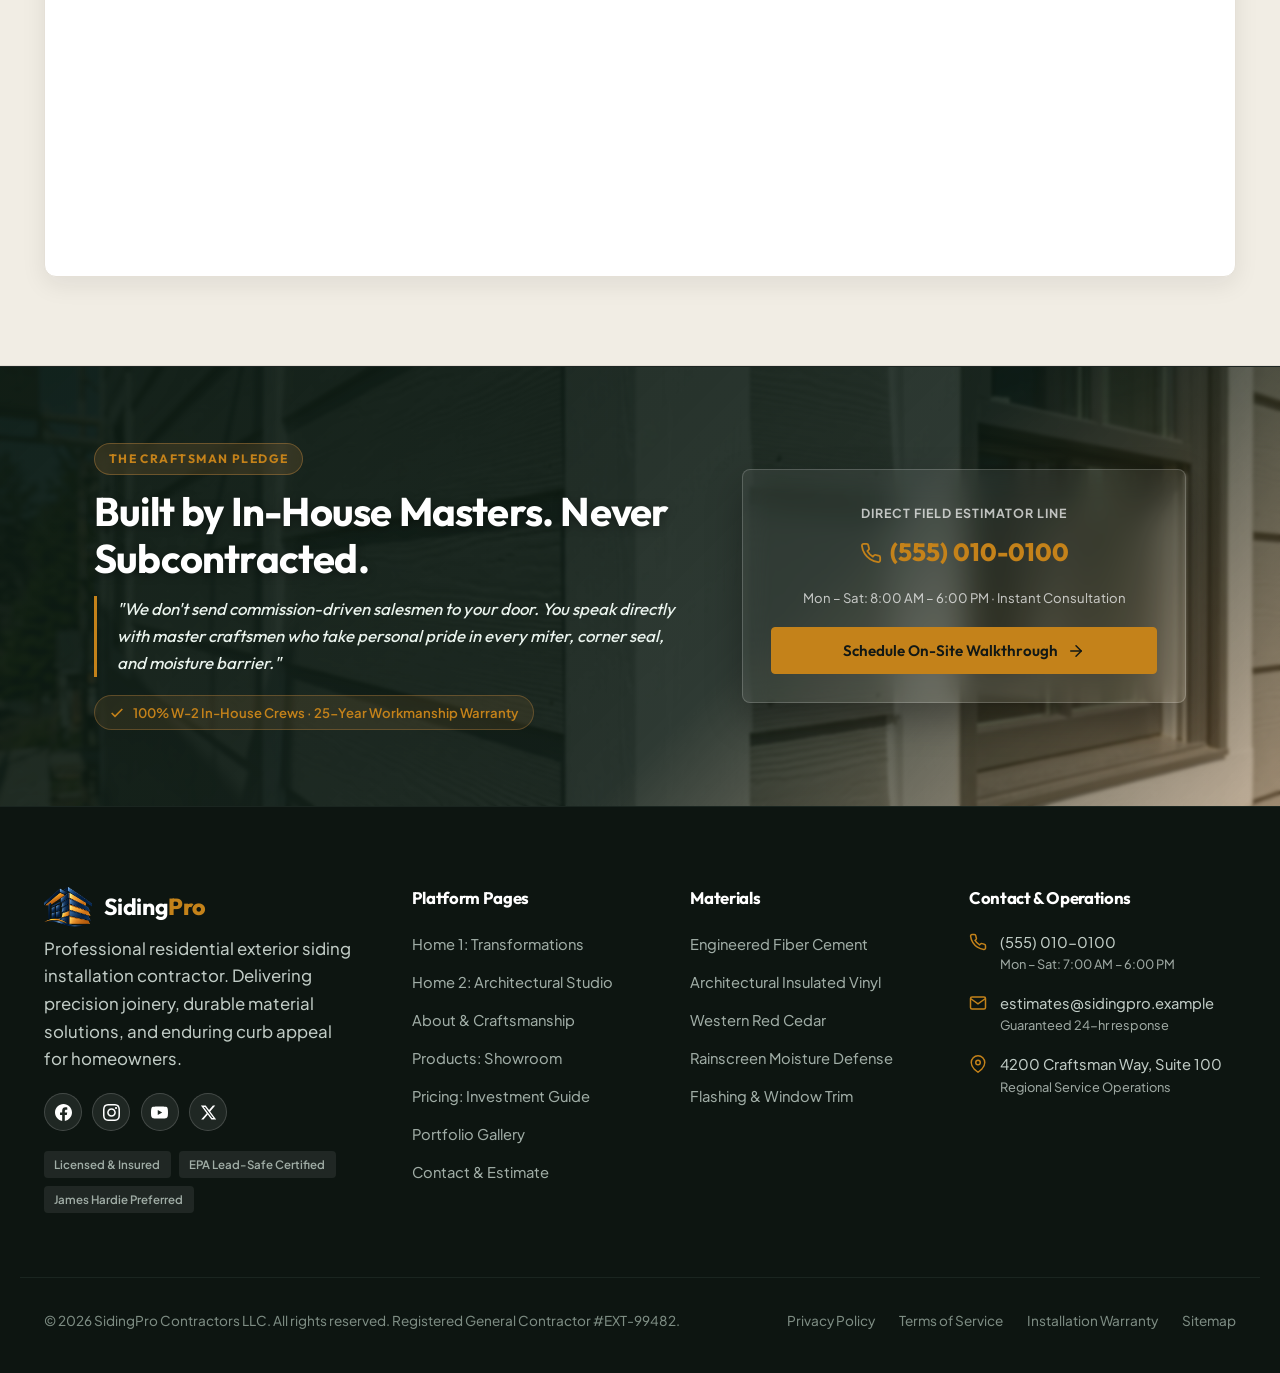
==== commit 509748d3: "ok" ====
--- a/about.html
+++ b/about.html
@@ -579,7 +579,7 @@
             </div>
             <div class="trust-card-body">
               <h3>Final Walkthrough Approval</h3>
-              <p>We do not issue final invoices until the homeowner has completed a comprehensive daylight walkthrough with the project manager and signed off on quality.</p>
+              <p>We do not issue final invoices until the home-owner has completed a comprehensive daylight walkthrough with the project manager and signed off on quality.</p>
             </div>
           </article>
         </div>
--- a/style.css
+++ b/style.css
@@ -8908,6 +8908,11 @@
   text-align: start;
 }
 
+.cta-craftsman-grid > * {
+  min-width: 0;
+  max-width: 100%;
+}
+
 .cta-pledge-quote {
   font-family: var(--font-display, 'Outfit', sans-serif);
   font-style: italic;
@@ -8917,6 +8922,8 @@
   margin-block: 0.85rem 1.15rem;
   border-inline-start: 3px solid var(--brand-accent);
   padding-inline-start: 1.25rem;
+  word-break: break-word;
+  overflow-wrap: break-word;
 }
 
 .cta-craftsman-crew-badge {
@@ -8930,6 +8937,8 @@
   border: 1px solid rgba(197, 137, 64, 0.35);
   padding: 0.35rem 0.9rem;
   border-radius: 999px;
+  max-width: 100%;
+  box-sizing: border-box;
 }
 
 .cta-hotline-card {
@@ -9099,7 +9108,9 @@
 }
 
 /* ==========================================================================
-   CTA BUTTON ACTIONS & SECONDARY BUTTON COLOR SYSTEM
+   CTA BUTTON ACTIONS & UNIFIED BUTTON SIZING SYSTEM
+   Synchronized heights (52px), line-heights, borders, and responsive widths
+   across Home 2, Products, Pricing, and all platform CTA banners.
    ========================================================================== */
 .page-cta-actions {
   display: flex;
@@ -9109,35 +9120,48 @@
   margin-block-start: 1.25rem;
 }
 
-.page-cta-actions .btn {
-  padding: 0.88rem 1.85rem;
-  font-size: 0.95rem;
-  white-space: nowrap;
+/* Master Baseline for All CTA Actions & Ribbon Buttons */
+.page-cta-actions .btn,
+.page-cta-actions .page-cta-btn-outline,
+.page-cta-actions .page-cta-btn-secondary,
+.page-cta-btn-outline,
+.page-cta-btn-secondary,
+.cta-ribbon-right .btn,
+.cta-ribbon-right .page-cta-btn-outline {
+  display: inline-flex !important;
+  align-items: center !important;
+  justify-content: center !important;
+  gap: 0.65rem !important;
+  min-height: 52px !important;
+  padding: 0.85rem 1.85rem !important;
+  font-family: var(--font-display, 'Outfit', sans-serif) !important;
+  font-size: 0.95rem !important;
+  font-weight: 600 !important;
+  line-height: 1.25 !important;
+  border-radius: var(--radius-sm, 6px) !important;
+  box-sizing: border-box !important;
+  white-space: nowrap !important;
+  text-decoration: none !important;
   flex-shrink: 0;
-}
-
-/* Secondary Button with Solid Distinct Background Color */
+  transition: all 0.25s cubic-bezier(0.16, 1, 0.3, 1);
+}
+
+/* Primary CTA Button Base & Border Parity */
+.page-cta-actions .btn,
+.cta-ribbon-right .btn {
+  border: 1.5px solid transparent !important;
+  box-shadow: 0 4px 14px rgba(0, 0, 0, 0.25);
+}
+
+/* Secondary & Call Outline Button with Solid Distinct Background */
 .page-cta-btn-outline,
 .page-cta-btn-secondary {
-  display: inline-flex;
-  align-items: center;
-  justify-content: center;
-  gap: 0.65rem;
-  font-family: var(--font-display, 'Outfit', sans-serif);
-  font-weight: 600;
-  font-size: 0.95rem;
-  padding: 0.88rem 1.85rem;
-  border-radius: var(--radius-sm, 6px);
-  background: #172a22 !important; /* Visible, solid secondary background color */
+  background: #172a22 !important;
   color: #ffffff !important;
   border: 1.5px solid rgba(255, 255, 255, 0.35) !important;
   backdrop-filter: blur(8px);
   -webkit-backdrop-filter: blur(8px);
   box-shadow: 0 4px 14px rgba(0, 0, 0, 0.3);
-  text-decoration: none;
-  white-space: nowrap;
-  flex-shrink: 0;
-  transition: all 0.25s cubic-bezier(0.16, 1, 0.3, 1);
 }
 
 .page-cta-btn-outline:hover,
@@ -9149,6 +9173,16 @@
   box-shadow: 0 6px 20px rgba(0, 0, 0, 0.4);
 }
 
+/* SVG icon sizing & alignment parity */
+.page-cta-actions svg,
+.page-cta-btn-outline svg,
+.page-cta-btn-secondary svg,
+.cta-ribbon-right svg {
+  width: 18px !important;
+  height: 18px !important;
+  flex-shrink: 0;
+}
+
 .page-cta-btn-outline svg,
 .page-cta-btn-secondary svg {
   color: var(--brand-accent);
@@ -9160,35 +9194,116 @@
   transform: scale(1.1);
 }
 
-/* Responsive Overrides for All Bespoke Layouts */
+/* Home 2 Ribbon Button Size Parity (Desktop) */
+.cta-ribbon-right {
+  display: flex;
+  flex-direction: column;
+  gap: 0.75rem;
+  align-items: flex-end;
+  flex-shrink: 0;
+}
+
+.cta-ribbon-right .btn,
+.cta-ribbon-right .page-cta-btn-outline {
+  width: 100%;
+  min-width: 280px;
+  max-width: 320px;
+  justify-content: center !important;
+}
+
+/* Products Page CTA Action Width Balance */
+.page-cta-section--products .page-cta-actions .btn,
+.page-cta-section--products .page-cta-actions .page-cta-btn-outline {
+  min-width: 240px;
+  justify-content: center !important;
+}
+
+/* Pricing Page CTA Action Width Balance */
+.page-cta-section--pricing .page-cta-actions {
+  display: flex;
+  align-items: center;
+  justify-content: center;
+  gap: 1.25rem;
+}
+
+.page-cta-section--pricing .page-cta-actions .btn,
+.page-cta-section--pricing .page-cta-actions .page-cta-btn-outline {
+  min-width: 250px;
+  justify-content: center !important;
+}
+
+/* Tablet Overrides (iPad Pro & iPad Mini - up to 1024px) */
+@media (max-width: 1024px) {
+  .cta-ribbon-flex {
+    flex-direction: column;
+    text-align: center;
+    gap: 2rem;
+  }
+  .cta-ribbon-left {
+    border-inline-start: none;
+    padding-inline-start: 0;
+    max-width: 100%;
+  }
+  .cta-ribbon-tags {
+    justify-content: center;
+  }
+  .cta-ribbon-right {
+    align-items: center;
+    width: 100%;
+    max-width: 480px;
+    margin-inline: auto;
+    gap: 0.85rem;
+  }
+  .cta-ribbon-right .btn,
+  .cta-ribbon-right .page-cta-btn-outline {
+    width: 100% !important;
+    max-width: 100% !important;
+    min-width: 0 !important;
+    justify-content: center !important;
+  }
+
+  .page-cta-section--products .cta-samplebox-grid {
+    grid-template-columns: 1fr;
+    gap: 2rem;
+  }
+  .page-cta-section--products .page-cta-actions {
+    display: flex;
+    flex-wrap: wrap;
+    gap: 1rem;
+  }
+}
+
+/* Medium Tablet & Stack Breakpoint (up to 860px) */
+@media (max-width: 860px) {
+  .page-cta-section--products .page-cta-actions {
+    flex-direction: column !important;
+    align-items: stretch !important;
+    width: 100% !important;
+    max-width: 440px;
+  }
+  .page-cta-section--products .page-cta-actions .btn,
+  .page-cta-section--products .page-cta-actions .page-cta-btn-outline {
+    width: 100% !important;
+    min-width: 0 !important;
+  }
+}
+
+/* Mobile & Small Tablet Overrides (up to 768px) */
 @media (max-width: 768px) {
   .page-cta-section {
     min-height: auto;
     padding-block: 3.25rem;
   }
   .cta-split-grid,
-  .cta-craftsman-grid,
   .cta-samplebox-grid {
     grid-template-columns: 1fr;
     gap: 2rem;
     text-align: center;
   }
-  .cta-ribbon-flex {
-    flex-direction: column;
-    text-align: center;
-    gap: 1.75rem;
-  }
-  .cta-ribbon-left {
-    border-inline-start: none;
-    padding-inline-start: 0;
-  }
-  .cta-ribbon-tags {
-    justify-content: center;
-  }
-  .cta-ribbon-right {
-    align-items: center;
-    width: 100%;
-    gap: 0.85rem;
+  .cta-craftsman-grid {
+    grid-template-columns: 1fr;
+    gap: 2rem;
+    text-align: start;
   }
   .cta-cert-grid {
     grid-template-columns: 1fr;
@@ -9197,15 +9312,86 @@
   .page-cta-actions {
     display: flex !important;
     flex-direction: column !important;
+    align-items: stretch !important;
     width: 100% !important;
-    gap: 0.85rem !important; /* Space between buttons on mobile & tablet */
+    max-width: 440px;
+    margin-inline: auto;
+    gap: 0.85rem !important;
     margin-block-start: 1rem !important;
   }
   .page-cta-actions .btn,
   .page-cta-actions .page-cta-btn-outline,
-  .page-cta-btn-outline {
+  .page-cta-btn-outline,
+  .cta-ribbon-right .btn,
+  .cta-ribbon-right .page-cta-btn-outline {
     width: 100% !important;
+    max-width: 100% !important;
+    min-width: 0 !important;
     justify-content: center !important;
     box-sizing: border-box !important;
   }
 }
+
+/* Small Mobile Viewport Optimization (e.g. Samsung Galaxy S8+ 360px & iPhone SE) */
+@media (max-width: 480px) {
+  .page-cta-section {
+    padding-block: 2.75rem;
+  }
+
+  .page-cta-container {
+    padding-inline: 1rem !important;
+  }
+
+  .cta-title-bold {
+    font-size: clamp(1.35rem, 6.2vw, 1.75rem) !important;
+    word-break: break-word !important;
+    overflow-wrap: break-word !important;
+    line-height: 1.25 !important;
+  }
+
+  .cta-pledge-quote {
+    font-size: 0.9rem !important;
+    line-height: 1.55 !important;
+    padding-inline-start: 0.85rem !important;
+    margin-block: 0.65rem 0.85rem !important;
+    word-break: break-word !important;
+    overflow-wrap: break-word !important;
+  }
+
+  .cta-craftsman-crew-badge {
+    border-radius: var(--radius-sm, 6px) !important;
+    padding: 0.5rem 0.75rem !important;
+    font-size: 0.78rem !important;
+    line-height: 1.35 !important;
+    text-align: start !important;
+    white-space: normal !important;
+    display: flex !important;
+    align-items: flex-start !important;
+    width: 100% !important;
+    box-sizing: border-box !important;
+  }
+
+  .cta-craftsman-crew-badge svg {
+    margin-block-start: 2px !important;
+    flex-shrink: 0 !important;
+  }
+
+  .cta-hotline-card {
+    padding: 1.25rem 1rem !important;
+    box-sizing: border-box !important;
+    width: 100% !important;
+    max-width: 100% !important;
+  }
+
+  .cta-hotline-num {
+    font-size: 1.35rem !important;
+  }
+
+  .cta-hotline-card .btn {
+    font-size: 0.88rem !important;
+    padding: 0.75rem 1rem !important;
+    min-height: 48px !important;
+    white-space: normal !important;
+    text-align: center !important;
+  }
+}
